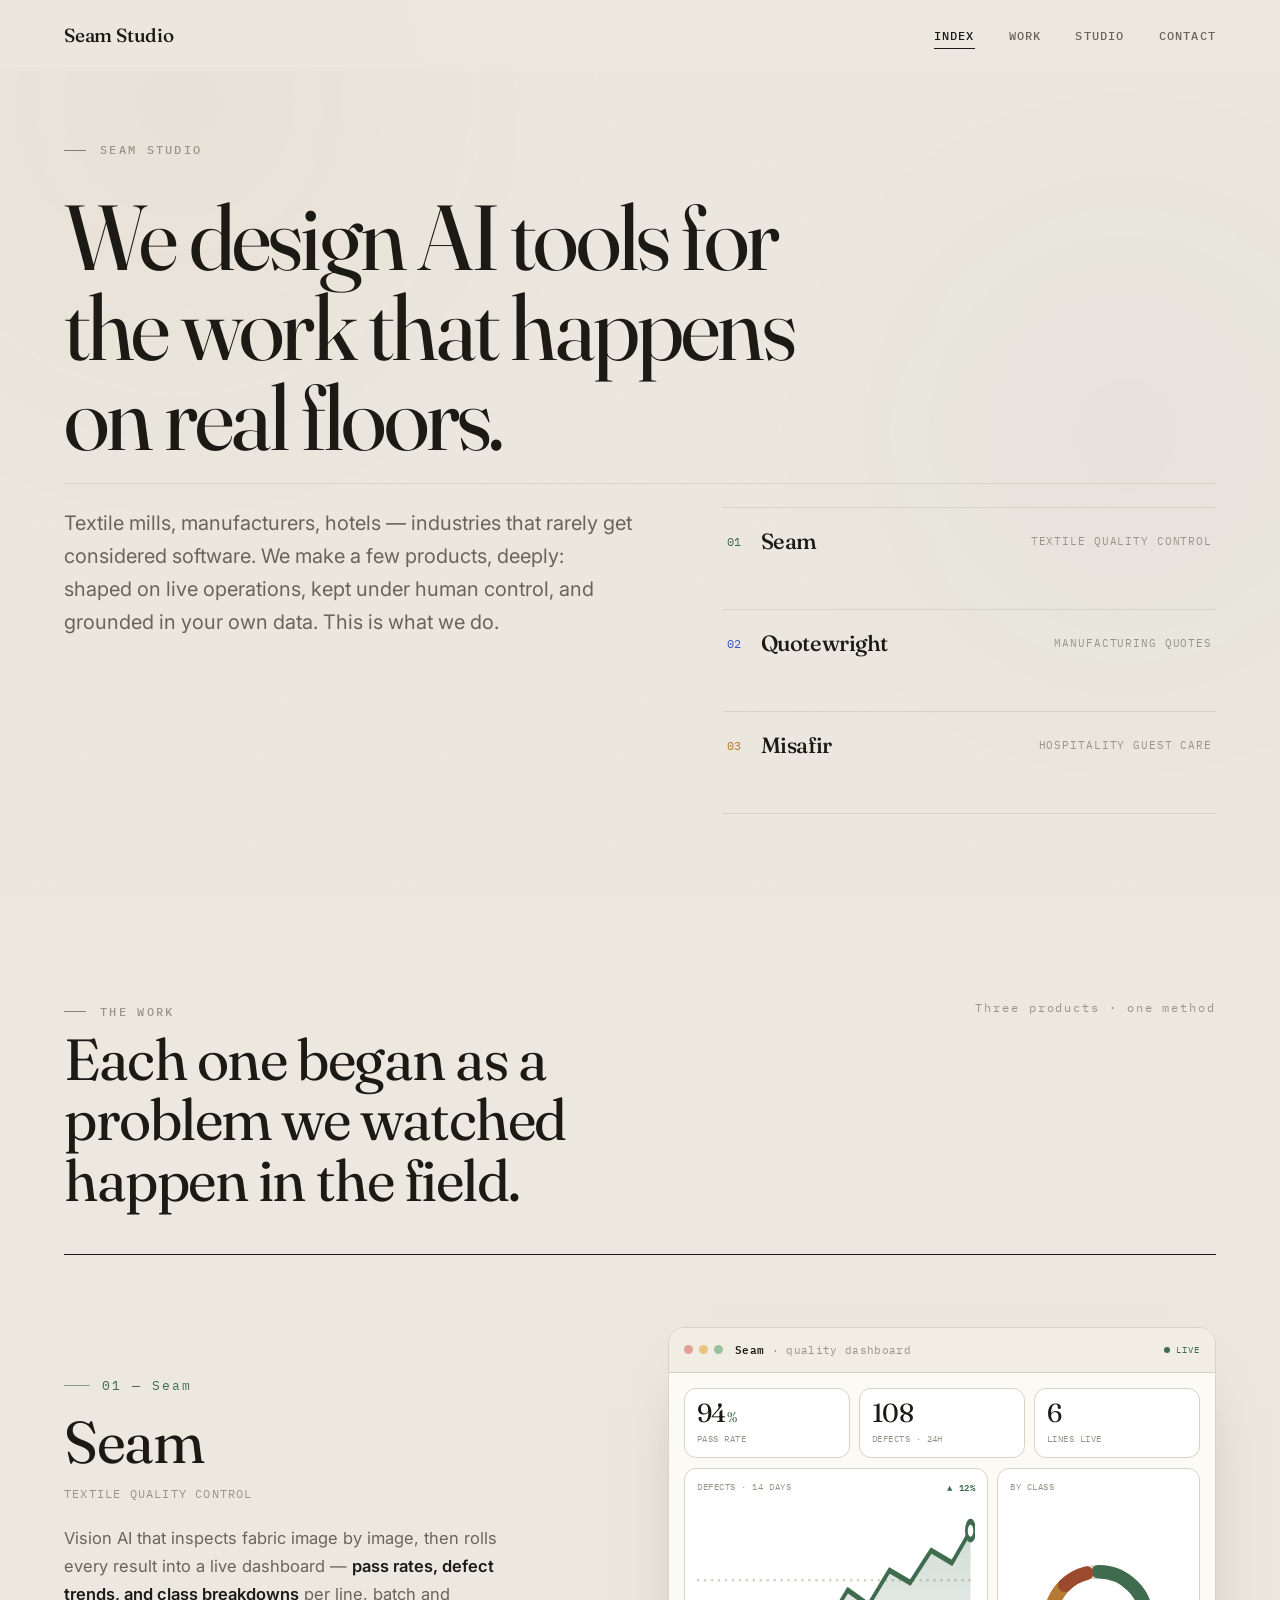
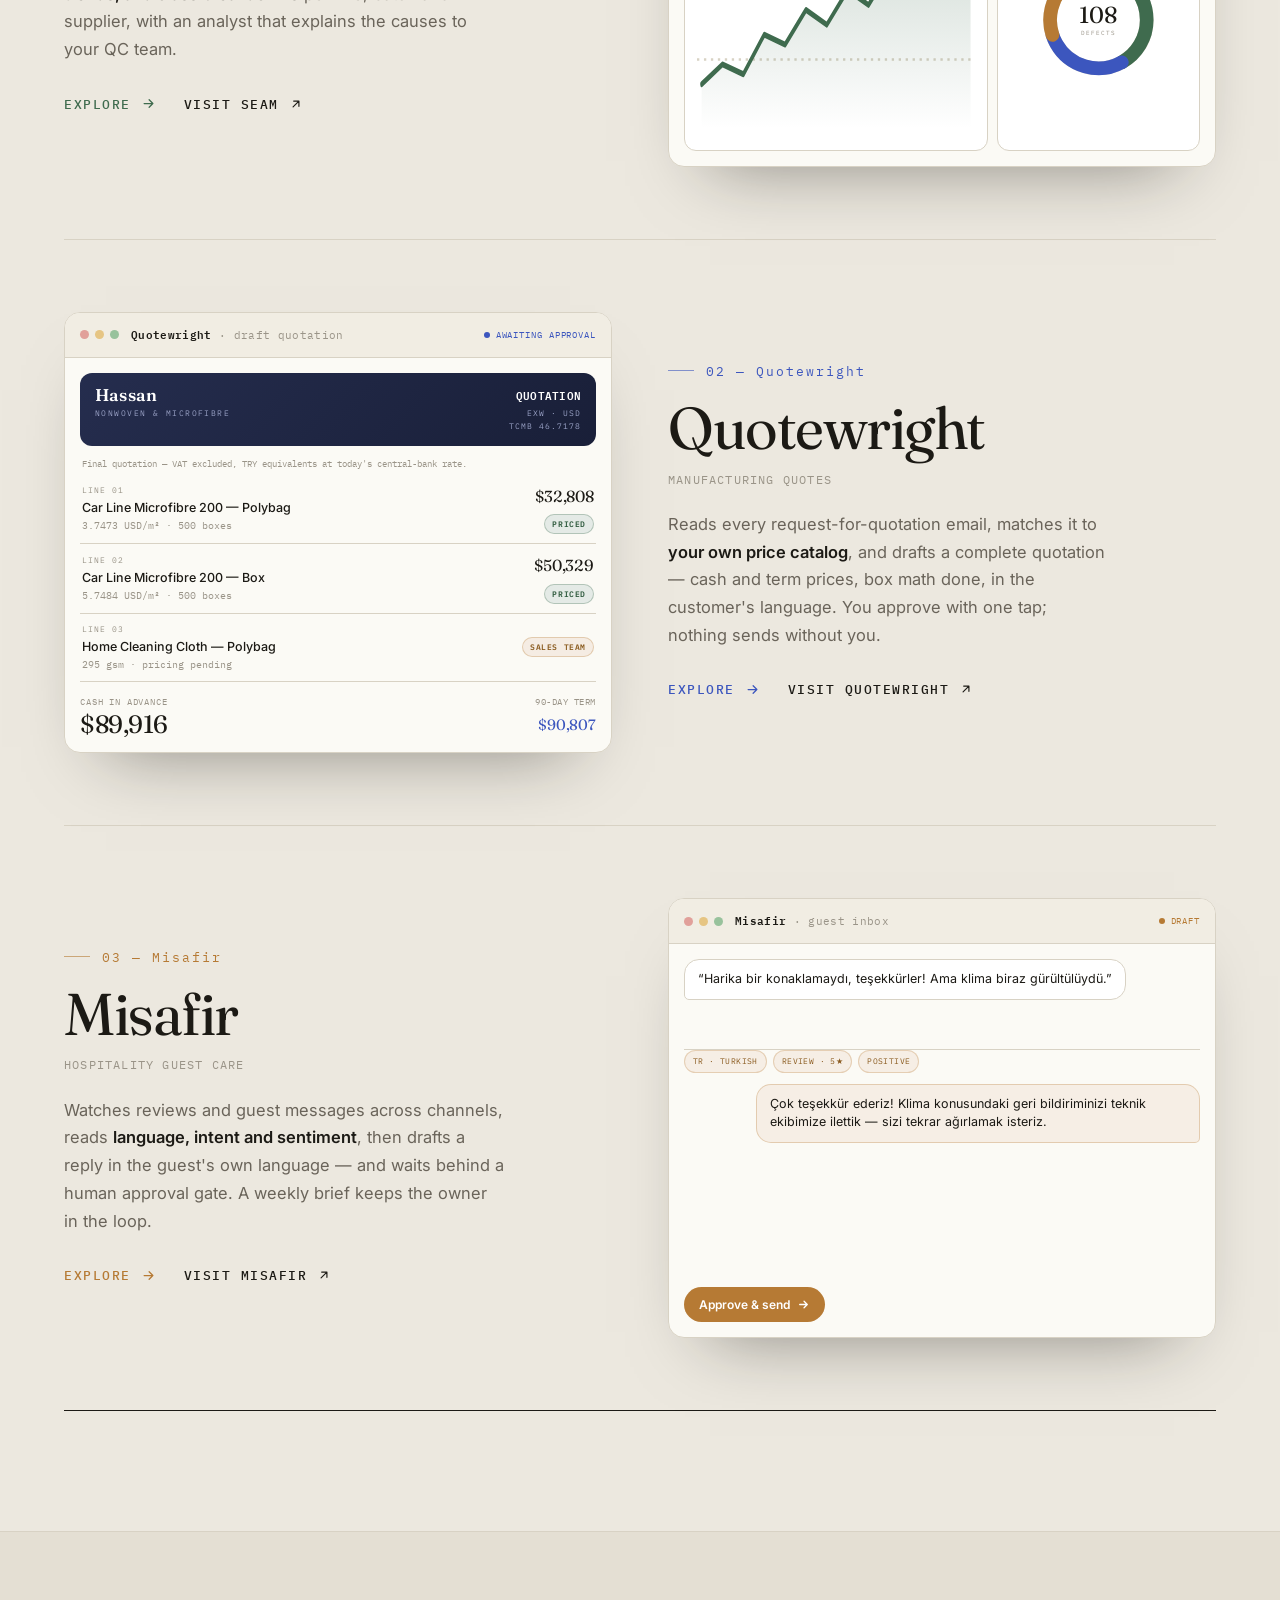
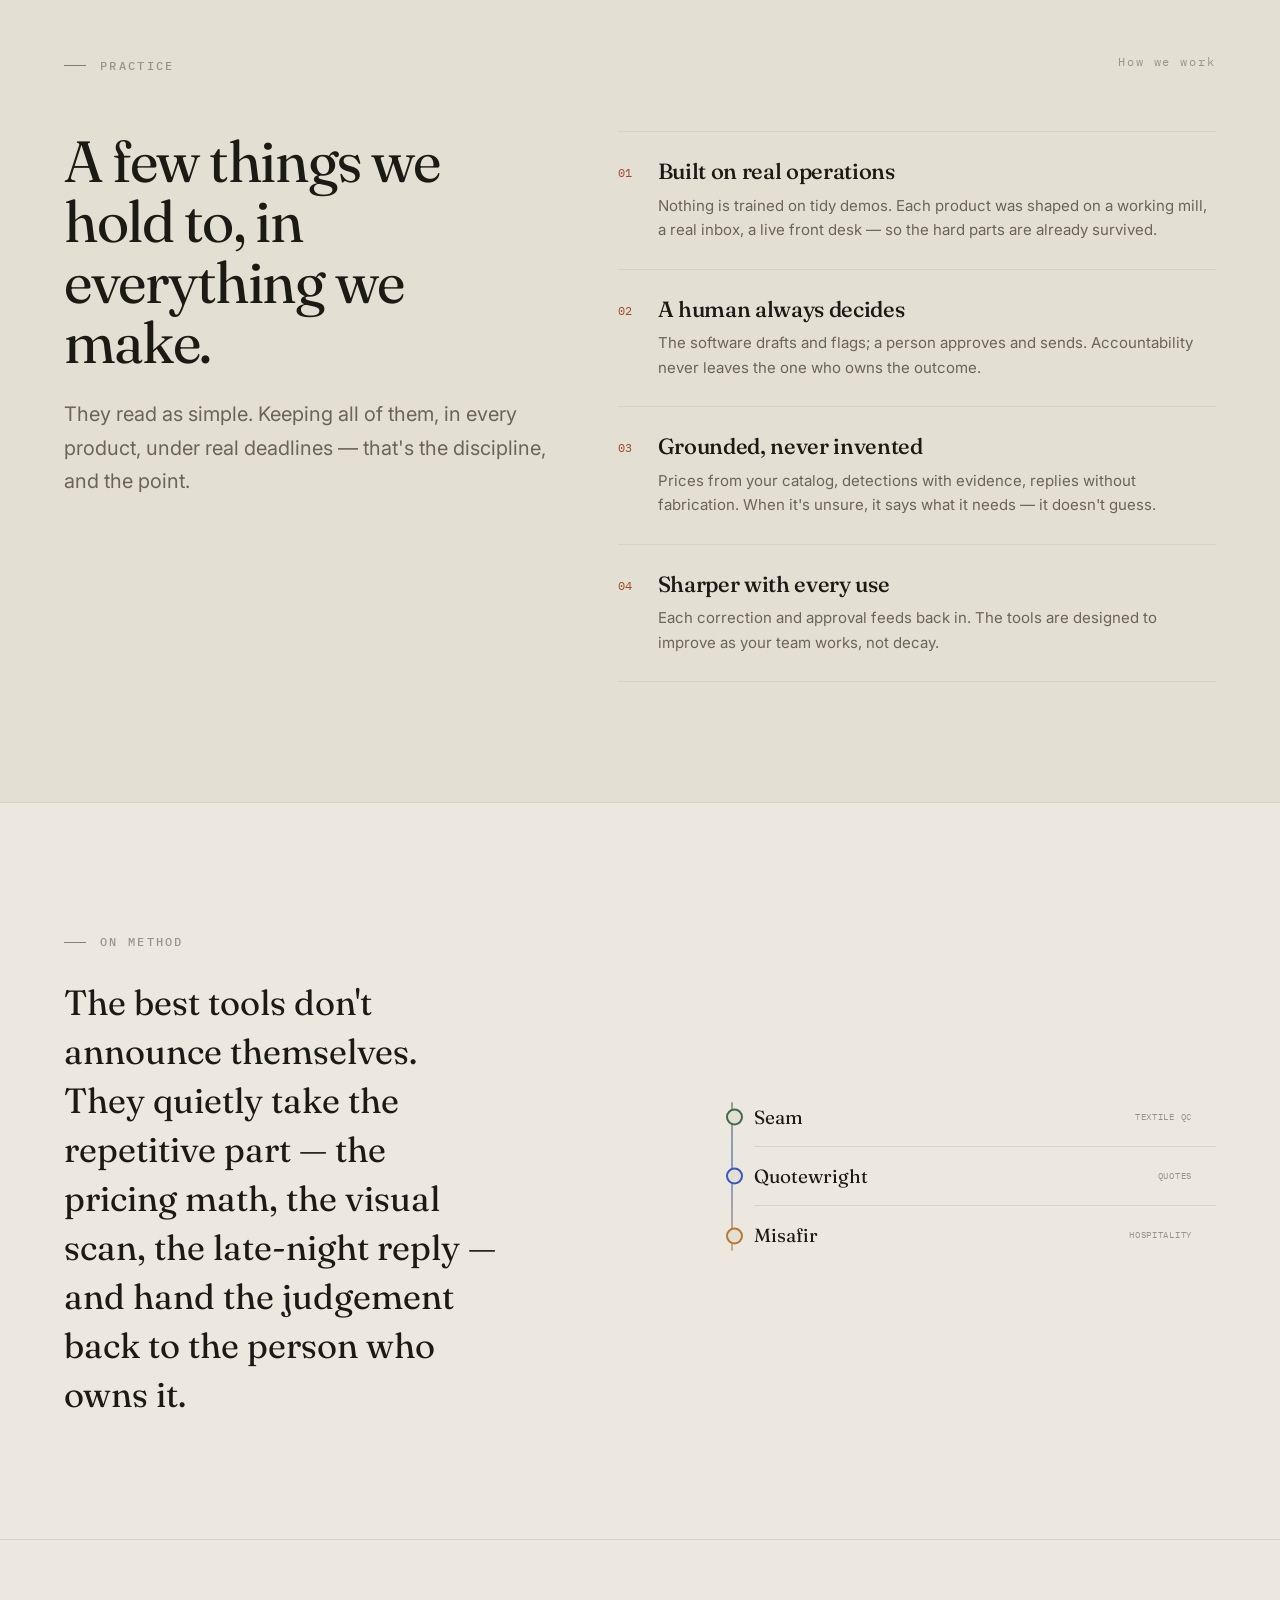
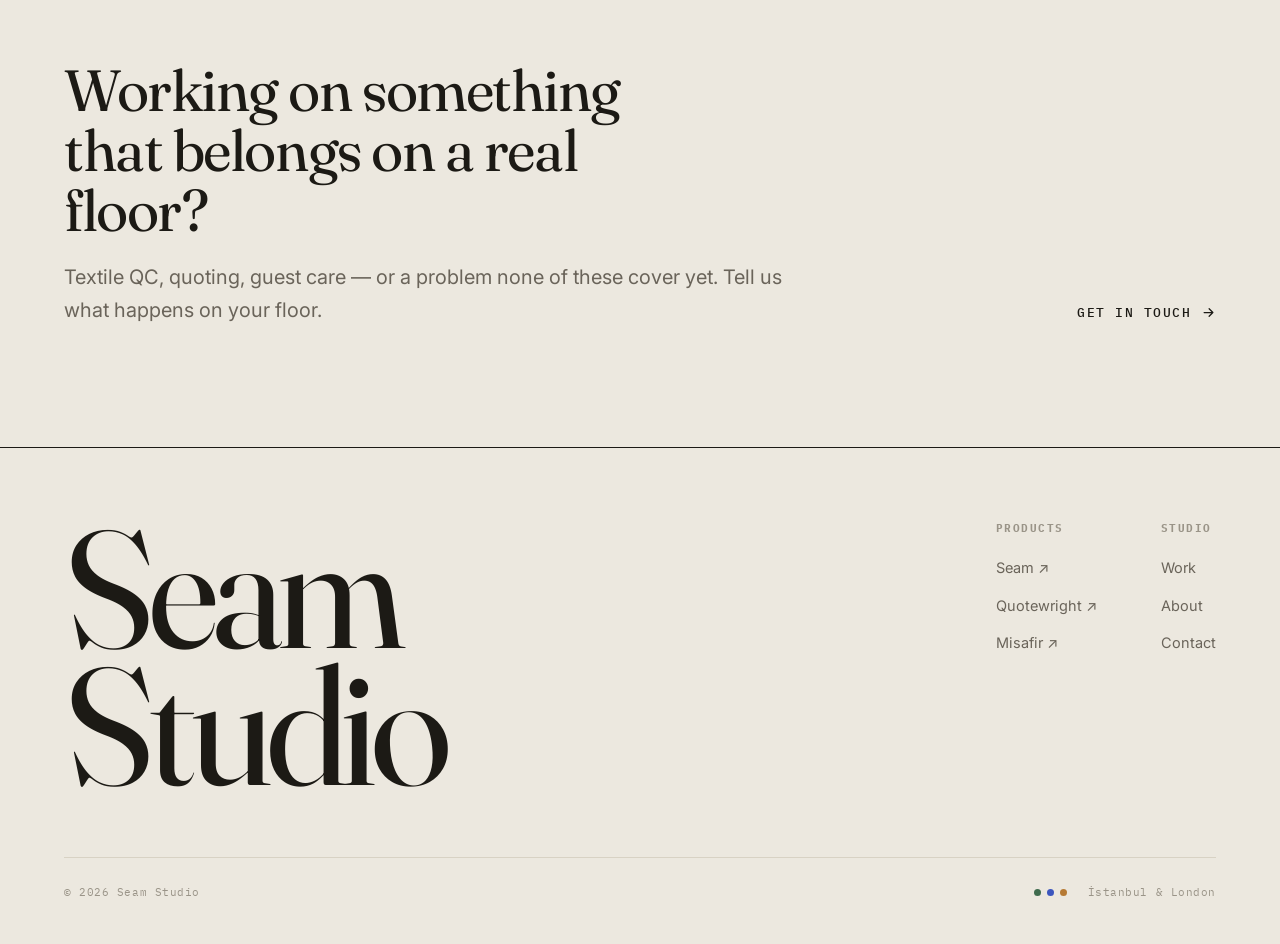
==== index.html @ fd4eadef "Light "real app" product demos, project links, richer layout (v5) - Rebuilt the three product mockup" ====
<!DOCTYPE html>
<html lang="en">
<head>
<meta charset="UTF-8">
<meta name="viewport" content="width=device-width, initial-scale=1.0">
<title>Seam Studio — an AI product studio</title>
<meta name="description" content="Seam Studio is an AI product studio. We design software for the work that happens on real floors — textile quality control (Seam), manufacturing quotes (Quotewright), and hospitality guest care (Misafir). Built on live operations, kept under human control.">
<meta name="theme-color" content="#ECE8DF">
<meta property="og:title" content="Seam Studio — an AI product studio">
<meta property="og:description" content="We design AI tools for the work that happens on real floors. The studio behind Seam, Quotewright, and Misafir.">
<meta property="og:type" content="website">
<link rel="icon" href="favicon.svg" type="image/svg+xml">
<link rel="preconnect" href="https://fonts.googleapis.com">
<link rel="preconnect" href="https://fonts.gstatic.com" crossorigin>
<link href="https://fonts.googleapis.com/css2?family=Fraunces:ital,opsz,wght@0,9..144,400..600;1,9..144,400..600&family=Inter:wght@400;500;600&family=IBM+Plex+Mono:wght@400;500&display=swap" rel="stylesheet">
<link rel="stylesheet" href="assets/style.css?v=5">
</head>
<body>
<div class="ambient" aria-hidden="true"><span class="a1"></span><span class="a2"></span></div>

<nav id="nav">
  <div class="nav-inner">
    <a class="brand" href="index.html" aria-label="Seam Studio home">
      <span class="brand-word">Seam Studio</span>
    </a>
    <ul class="nav-links">
      <li><a href="index.html" class="active">Index</a></li>
      <li><a href="ventures.html">Work</a></li>
      <li><a href="studio.html">Studio</a></li>
      <li><a href="contact.html">Contact</a></li>
    </ul>
    <button class="menu-toggle" id="menuToggle" aria-label="Open menu" aria-expanded="false">
      <svg width="24" height="24" viewBox="0 0 24 24" fill="none" stroke-width="1.6"><path d="M4 8h16M4 16h16"/></svg>
    </button>
  </div>
</nav>

<div class="mobile-nav" id="mobileNav">
  <a href="index.html">Index</a>
  <a href="ventures.html">Work</a>
  <a href="studio.html">Studio</a>
  <a href="contact.html">Contact</a>
</div>

<main>

<!-- ===================== MASTHEAD ===================== -->
<header class="masthead">
  <div class="wrap">
    <div class="eyebrow rv">Seam Studio</div>
    <h1 class="display rise">We design AI tools for the work that happens on real floors.</h1>
    <div class="mast-grid">
      <p class="lead rv rv-d2">Textile mills, manufacturers, hotels — industries that rarely get considered software. We make a few products, deeply: shaped on live operations, kept under human control, and grounded in your own data. This is what we do.</p>
      <nav class="mast-index rv rv-d3" aria-label="Our products">
        <a class="mi-row" href="ventures.html#seam" style="--vc:var(--seam)">
          <span class="mi-num">01</span>
          <span class="mi-name">Seam</span>
          <span class="mi-role">Textile quality control</span>
          <svg width="16" height="16" viewBox="0 0 24 24" fill="none" stroke-width="1.8" stroke-linecap="round" stroke-linejoin="round"><path d="M5 12h14M13 6l6 6-6 6"/></svg>
        </a>
        <a class="mi-row" href="ventures.html#quotewright" style="--vc:var(--qw)">
          <span class="mi-num">02</span>
          <span class="mi-name">Quotewright</span>
          <span class="mi-role">Manufacturing quotes</span>
          <svg width="16" height="16" viewBox="0 0 24 24" fill="none" stroke-width="1.8" stroke-linecap="round" stroke-linejoin="round"><path d="M5 12h14M13 6l6 6-6 6"/></svg>
        </a>
        <a class="mi-row" href="ventures.html#misafir" style="--vc:var(--mis)">
          <span class="mi-num">03</span>
          <span class="mi-name">Misafir</span>
          <span class="mi-role">Hospitality guest care</span>
          <svg width="16" height="16" viewBox="0 0 24 24" fill="none" stroke-width="1.8" stroke-linecap="round" stroke-linejoin="round"><path d="M5 12h14M13 6l6 6-6 6"/></svg>
        </a>
      </nav>
    </div>
  </div>
</header>

<!-- ===================== THE WORK ===================== -->
<section class="section" id="work">
  <div class="wrap">
    <div class="section-head">
      <div class="eyebrow rv">The Work</div>
      <div class="section-index rv">Three products · one method</div>
    </div>
    <h2 class="rise" style="max-width:16ch">Each one began as a problem we watched happen in the field.</h2>

    <div class="work-list">
      <!-- SEAM -->
      <article class="work-entry" style="--vc:var(--seam)">
        <div class="we-copy">
          <div class="we-index rv">01 — Seam</div>
          <div class="we-name rv rv-d1">Seam</div>
          <div class="we-role rv rv-d1">Textile quality control</div>
          <p class="we-desc rv rv-d2">Vision AI that inspects fabric image by image, then rolls every result into a live dashboard — <b>pass rates, defect trends, and class breakdowns</b> per line, batch and supplier, with an analyst that explains the causes to your QC team.</p>
          <div class="we-links rv rv-d3">
            <a class="alink we-link" href="ventures.html#seam">Explore
              <svg width="15" height="15" viewBox="0 0 24 24" fill="none" stroke="currentColor" stroke-width="2" stroke-linecap="round" stroke-linejoin="round"><path d="M5 12h14M13 6l6 6-6 6"/></svg>
            </a>
            <a class="alink we-visit" href="https://seam.seamuk.com" target="_blank" rel="noopener">Visit Seam
              <svg width="14" height="14" viewBox="0 0 24 24" fill="none" stroke="currentColor" stroke-width="2" stroke-linecap="round" stroke-linejoin="round"><path d="M7 17L17 7M8 7h9v9"/></svg>
            </a>
          </div>
        </div>
        <div class="screen rv rv-d2" style="--vc:var(--seam)">
          <div class="screen-chrome">
            <span class="screen-dots"><i></i><i></i><i></i></span>
            <span class="screen-title"><b>Seam</b> · quality dashboard</span>
            <span class="screen-live">Live</span>
          </div>
          <div class="screen-body">
            <div class="app-dash">
              <div class="dash-stats">
                <div class="dstat"><div class="n"><span data-count="94">0</span><span class="u">%</span></div><div class="l">Pass rate</div></div>
                <div class="dstat"><div class="n"><span data-count="108">0</span></div><div class="l">Defects · 24h</div></div>
                <div class="dstat"><div class="n"><span data-count="6">0</span></div><div class="l">Lines live</div></div>
              </div>
              <div class="dash-panels">
                <div class="dpanel">
                  <div class="ph"><span>Defects · 14 days</span><span class="delta">&#9650; 12%</span></div>
                  <div class="trend">
                    <svg viewBox="0 0 240 96" preserveAspectRatio="none">
                      <defs><linearGradient id="seamgrad" x1="0" y1="0" x2="0" y2="1"><stop offset="0" stop-color="#3F6B4E" stop-opacity="0.24"/><stop offset="1" stop-color="#3F6B4E" stop-opacity="0"/></linearGradient></defs>
                      <g class="trend-grid"><line x1="0" y1="32" x2="240" y2="32"/><line x1="0" y1="64" x2="240" y2="64"/></g>
                      <path class="trend-area" d="M4,74 L22,66 L40,70 L58,54 L76,58 L94,44 L112,50 L130,36 L148,42 L166,28 L184,33 L202,20 L220,25 L236,12 L236,92 L4,92 Z" fill="url(#seamgrad)"/>
                      <path class="trend-line" d="M4,74 L22,66 L40,70 L58,54 L76,58 L94,44 L112,50 L130,36 L148,42 L166,28 L184,33 L202,20 L220,25 L236,12"/>
                      <circle class="trend-dot" cx="236" cy="12" r="3.6"/>
                    </svg>
                  </div>
                </div>
                <div class="dpanel">
                  <div class="ph"><span>By class</span></div>
                  <div class="donut">
                    <svg viewBox="0 0 120 120">
                      <circle class="donut-track" cx="60" cy="60" r="46"/>
                      <circle class="donut-seg s1" cx="60" cy="60" r="46" stroke="#3F6B4E" style="--seg:121" transform="rotate(-90 60 60)"/>
                      <circle class="donut-seg s2" cx="60" cy="60" r="46" stroke="#3C56BE" style="--seg:81" transform="rotate(61 60 60)"/>
                      <circle class="donut-seg s3" cx="60" cy="60" r="46" stroke="#B67A34" style="--seg:52" transform="rotate(162 60 60)"/>
                      <circle class="donut-seg s4" cx="60" cy="60" r="46" stroke="#9C4A2E" style="--seg:24" transform="rotate(226 60 60)"/>
                      <text class="donut-num" x="60" y="58" text-anchor="middle" dominant-baseline="middle">108</text>
                      <text class="donut-cap" x="60" y="74" text-anchor="middle">DEFECTS</text>
                    </svg>
                  </div>
                </div>
              </div>
            </div>
          </div>
        </div>
      </article>

      <!-- QUOTEWRIGHT -->
      <article class="work-entry flip" style="--vc:var(--qw)">
        <div class="we-copy">
          <div class="we-index rv">02 — Quotewright</div>
          <div class="we-name rv rv-d1">Quotewright</div>
          <div class="we-role rv rv-d1">Manufacturing quotes</div>
          <p class="we-desc rv rv-d2">Reads every request-for-quotation email, matches it to <b>your own price catalog</b>, and drafts a complete quotation — cash and term prices, box math done, in the customer's language. You approve with one tap; nothing sends without you.</p>
          <div class="we-links rv rv-d3">
            <a class="alink we-link" href="ventures.html#quotewright">Explore
              <svg width="15" height="15" viewBox="0 0 24 24" fill="none" stroke="currentColor" stroke-width="2" stroke-linecap="round" stroke-linejoin="round"><path d="M5 12h14M13 6l6 6-6 6"/></svg>
            </a>
            <a class="alink we-visit" href="https://quotewright.seamuk.com" target="_blank" rel="noopener">Visit Quotewright
              <svg width="14" height="14" viewBox="0 0 24 24" fill="none" stroke="currentColor" stroke-width="2" stroke-linecap="round" stroke-linejoin="round"><path d="M7 17L17 7M8 7h9v9"/></svg>
            </a>
          </div>
        </div>
        <div class="screen rv rv-d2" style="--vc:var(--qw)">
          <div class="screen-chrome">
            <span class="screen-dots"><i></i><i></i><i></i></span>
            <span class="screen-title"><b>Quotewright</b> · draft quotation</span>
            <span class="screen-live">Awaiting approval</span>
          </div>
          <div class="screen-body">
            <div class="qdoc">
              <div class="qdoc-head">
                <div class="co">Hassan<small>Nonwoven &amp; Microfibre</small></div>
                <div class="mt"><b>Quotation</b>EXW · USD<br>TCMB 46.7178</div>
              </div>
              <div class="qdoc-sub">Final quotation — VAT excluded, TRY equivalents at today's central-bank rate.</div>
              <div class="qrows">
                <div class="qrow">
                  <div class="pd"><div class="ln">Line 01</div><div class="nm">Car Line Microfibre 200 — Polybag</div><div class="sp">3.7473 USD/m² · 500 boxes</div></div>
                  <div class="rt"><div class="amt">$32,808</div><span class="pill priced">Priced</span></div>
                </div>
                <div class="qrow">
                  <div class="pd"><div class="ln">Line 02</div><div class="nm">Car Line Microfibre 200 — Box</div><div class="sp">5.7484 USD/m² · 500 boxes</div></div>
                  <div class="rt"><div class="amt">$50,329</div><span class="pill priced">Priced</span></div>
                </div>
                <div class="qrow">
                  <div class="pd"><div class="ln">Line 03</div><div class="nm">Home Cleaning Cloth — Polybag</div><div class="sp">295 gsm · pricing pending</div></div>
                  <div class="rt"><span class="pill sales">Sales team</span></div>
                </div>
              </div>
              <div class="qgrand">
                <div><div class="lbl">Cash in advance</div><div class="cash"><span data-count="91801" data-prefix="$">$0</span></div></div>
                <div class="rt">90-day term<b><span data-count="92711" data-prefix="$">$0</span></b></div>
              </div>
            </div>
          </div>
        </div>
      </article>

      <!-- MISAFIR -->
      <article class="work-entry" style="--vc:var(--mis)">
        <div class="we-copy">
          <div class="we-index rv">03 — Misafir</div>
          <div class="we-name rv rv-d1">Misafir</div>
          <div class="we-role rv rv-d1">Hospitality guest care</div>
          <p class="we-desc rv rv-d2">Watches reviews and guest messages across channels, reads <b>language, intent and sentiment</b>, then drafts a reply in the guest's own language — and waits behind a human approval gate. A weekly brief keeps the owner in the loop.</p>
          <div class="we-links rv rv-d3">
            <a class="alink we-link" href="ventures.html#misafir">Explore
              <svg width="15" height="15" viewBox="0 0 24 24" fill="none" stroke="currentColor" stroke-width="2" stroke-linecap="round" stroke-linejoin="round"><path d="M5 12h14M13 6l6 6-6 6"/></svg>
            </a>
            <a class="alink we-visit" href="https://misafir.seamuk.com" target="_blank" rel="noopener">Visit Misafir
              <svg width="14" height="14" viewBox="0 0 24 24" fill="none" stroke="currentColor" stroke-width="2" stroke-linecap="round" stroke-linejoin="round"><path d="M7 17L17 7M8 7h9v9"/></svg>
            </a>
          </div>
        </div>
        <div class="screen rv rv-d2" style="--vc:var(--mis)">
          <div class="screen-chrome">
            <span class="screen-dots"><i></i><i></i><i></i></span>
            <span class="screen-title"><b>Misafir</b> · guest inbox</span>
            <span class="screen-live">Draft</span>
          </div>
          <div class="screen-body">
            <div class="chatapp">
              <div class="cbubble cin">“Harika bir konaklamaydı, teşekkürler! Ama klima biraz gürültülüydü.”</div>
              <div class="cmeta">
                <span class="cchip">TR · Turkish</span>
                <span class="cchip">Review · 5★</span>
                <span class="cchip">Positive</span>
              </div>
              <div class="ctype"><i></i><i></i><i></i></div>
              <div class="cbubble cout">Çok teşekkür ederiz! Klima konusundaki geri bildiriminizi teknik ekibimize ilettik — sizi tekrar ağırlamak isteriz.</div>
              <div class="cact">
                <span class="send">Approve &amp; send
                  <svg width="13" height="13" viewBox="0 0 24 24" fill="none" stroke="currentColor" stroke-width="2.4" stroke-linecap="round" stroke-linejoin="round"><path d="M5 12h14M13 6l6 6-6 6"/></svg>
                </span>
                <small>Nothing posts without you</small>
              </div>
            </div>
          </div>
        </div>
      </article>
    </div>
  </div>
</section>

<!-- ===================== PRACTICE ===================== -->
<section class="section band">
  <div class="wrap">
    <div class="section-head">
      <div class="eyebrow rv">Practice</div>
      <div class="section-index rv">How we work</div>
    </div>
    <div class="practice-grid">
      <div class="practice-intro">
        <h2 class="rise">A few things we hold to, in everything we make.</h2>
        <p class="lead rv rv-d2">They read as simple. Keeping all of them, in every product, under real deadlines — that's the discipline, and the point.</p>
      </div>
      <div class="principle-list rv rv-d2">
        <div class="pl-item">
          <span class="pl-num">01</span>
          <div><h3>Built on real operations</h3><p>Nothing is trained on tidy demos. Each product was shaped on a working mill, a real inbox, a live front desk — so the hard parts are already survived.</p></div>
        </div>
        <div class="pl-item">
          <span class="pl-num">02</span>
          <div><h3>A human always decides</h3><p>The software drafts and flags; a person approves and sends. Accountability never leaves the one who owns the outcome.</p></div>
        </div>
        <div class="pl-item">
          <span class="pl-num">03</span>
          <div><h3>Grounded, never invented</h3><p>Prices from your catalog, detections with evidence, replies without fabrication. When it's unsure, it says what it needs — it doesn't guess.</p></div>
        </div>
        <div class="pl-item">
          <span class="pl-num">04</span>
          <div><h3>Sharper with every use</h3><p>Each correction and approval feeds back in. The tools are designed to improve as your team works, not decay.</p></div>
        </div>
      </div>
    </div>
  </div>
</section>

<!-- ===================== METHOD / STATEMENT ===================== -->
<section class="section">
  <div class="wrap">
    <div class="method-grid">
      <div>
        <div class="eyebrow rv">On method</div>
        <p class="statement-lead rise" style="margin-top:26px">The best tools don't announce themselves. They quietly take the repetitive part — the pricing math, the visual scan, the late-night reply — and hand the judgement back to the person who owns it.</p>
      </div>
      <div class="mthread rv rv-d2" aria-label="Visit our products">
        <a class="mnode" href="https://seam.seamuk.com" target="_blank" rel="noopener" style="--nc:var(--seam)">
          <span class="nm">Seam</span><span class="rl">Textile QC</span>
          <svg class="go" width="16" height="16" viewBox="0 0 24 24" fill="none" stroke-width="1.9" stroke-linecap="round" stroke-linejoin="round"><path d="M7 17L17 7M8 7h9v9"/></svg>
        </a>
        <a class="mnode" href="https://quotewright.seamuk.com" target="_blank" rel="noopener" style="--nc:var(--qw)">
          <span class="nm">Quotewright</span><span class="rl">Quotes</span>
          <svg class="go" width="16" height="16" viewBox="0 0 24 24" fill="none" stroke-width="1.9" stroke-linecap="round" stroke-linejoin="round"><path d="M7 17L17 7M8 7h9v9"/></svg>
        </a>
        <a class="mnode" href="https://misafir.seamuk.com" target="_blank" rel="noopener" style="--nc:var(--mis)">
          <span class="nm">Misafir</span><span class="rl">Hospitality</span>
          <svg class="go" width="16" height="16" viewBox="0 0 24 24" fill="none" stroke-width="1.9" stroke-linecap="round" stroke-linejoin="round"><path d="M7 17L17 7M8 7h9v9"/></svg>
        </a>
      </div>
    </div>
  </div>
</section>

<!-- ===================== CLOSE ===================== -->
<section class="section close">
  <div class="wrap">
    <div class="close-grid">
      <div>
        <h2 class="rise">Working on something that belongs on a real floor?</h2>
        <p class="lead rv rv-d1" style="margin-top:20px">Textile QC, quoting, guest care — or a problem none of these cover yet. Tell us what happens on your floor.</p>
      </div>
      <a class="alink rv rv-d1" href="contact.html">Get in touch
        <svg width="15" height="15" viewBox="0 0 24 24" fill="none" stroke="currentColor" stroke-width="2" stroke-linecap="round" stroke-linejoin="round"><path d="M5 12h14M13 6l6 6-6 6"/></svg>
      </a>
    </div>
  </div>
</section>

</main>

<footer>
  <div class="wrap">
    <div class="foot-top">
      <div class="foot-word">Seam<br>Studio</div>
      <div class="foot-cols">
        <div class="foot-col">
          <h6>Products</h6>
          <ul>
            <li><a href="https://seam.seamuk.com" target="_blank" rel="noopener">Seam &#8599;</a></li>
            <li><a href="https://quotewright.seamuk.com" target="_blank" rel="noopener">Quotewright &#8599;</a></li>
            <li><a href="https://misafir.seamuk.com" target="_blank" rel="noopener">Misafir &#8599;</a></li>
          </ul>
        </div>
        <div class="foot-col">
          <h6>Studio</h6>
          <ul>
            <li><a href="ventures.html">Work</a></li>
            <li><a href="studio.html">About</a></li>
            <li><a href="contact.html">Contact</a></li>
          </ul>
        </div>
      </div>
    </div>
    <div class="foot-base">
      <span>© <span id="year">2026</span> Seam Studio</span>
      <span class="dots"><i></i><i></i><i></i>&nbsp; İstanbul &amp; London</span>
    </div>
  </div>
</footer>

<script src="assets/main.js?v=5"></script>
</body>
</html>
---- assets/style.css ----
/* ============================================================
   SEAM STUDIO — design system  ·  "studio index"
   An editorial, left-aligned, product-forward layout. Warm
   gallery paper, warm near-black ink, colour reserved almost
   entirely for the work itself. Quiet, typographic, precise.
   Type: Fraunces (display) · Inter (text) · IBM Plex Mono (marks)
   ============================================================ */

:root{
  --bg:#ECE8DF;          /* warm gallery paper                */
  --bg-2:#E4DFD3;        /* recessed sections                 */
  --surface:#F5F2EA;     /* raised cards                      */
  --surface-2:#EAE6DC;   /* insets                            */

  --ink:#1C1A15;         /* warm near-black text              */
  --ink-2:#332F27;
  --soft:#6A645A;        /* secondary text                    */
  --muted:#9B948877;
  --muted:#9A9488;       /* quiet marks                       */
  --line:#D8D2C4;        /* hairlines                         */
  --line-2:#C7C0AE;

  --accent:#9E4A2C;      /* brick — used very sparingly       */

  /* muted venture tones — the site's only real colour, and
     only ever inside a product's own context */
  --seam:#3F6B4E;        /* Seam        — pine   */
  --qw:#3C56BE;          /* Quotewright — indigo */
  --mis:#B67A34;         /* Misafir     — ochre  */

  /* dark product "screens" */
  --screen:#17181D;
  --screen-2:#1F212A;
  --screen-3:#282B36;
  --screen-ink:#EDEBE3;
  --screen-soft:#9EA2B0;
  --screen-line:rgba(237,235,227,.12);
  --screen-line-2:rgba(237,235,227,.22);

  --disp:'Fraunces',Georgia,serif;
  --sans:'Inter',system-ui,-apple-system,sans-serif;
  --mono:'IBM Plex Mono',ui-monospace,monospace;

  --max:1220px;
  --gutter:34px;
  --ease:cubic-bezier(.22,.68,.16,1);
  --shadow:0 40px 90px -50px rgba(20,18,14,.5);
}

*{margin:0;padding:0;box-sizing:border-box}
html{-webkit-text-size-adjust:100%}
@media (prefers-reduced-motion:reduce){
  html{scroll-behavior:auto}
  *,*::before,*::after{animation-duration:.01ms!important;animation-iteration-count:1!important;transition-duration:.01ms!important}
}
body{
  font-family:var(--sans);font-weight:400;font-size:16px;
  background:var(--bg);color:var(--ink);
  line-height:1.6;-webkit-font-smoothing:antialiased;text-rendering:optimizeLegibility;
  overflow-x:hidden;
}
/* subtle paper grain — the only background texture */
body::after{
  content:'';position:fixed;inset:0;z-index:0;pointer-events:none;opacity:.45;
  background-image:url("data:image/svg+xml,%3Csvg xmlns='http://www.w3.org/2000/svg' width='180' height='180'%3E%3Cfilter id='n'%3E%3CfeTurbulence type='fractalNoise' baseFrequency='.8' numOctaves='2'/%3E%3CfeColorMatrix values='0 0 0 0 .11 0 0 0 0 .1 0 0 0 0 .08 0 0 0 .02 0'/%3E%3C/filter%3E%3Crect width='180' height='180' filter='url(%23n)'/%3E%3C/svg%3E");
}
/* one barely-there, slow-breathing warm light — no waves */
.ambient{position:fixed;inset:0;z-index:0;pointer-events:none;overflow:hidden}
.ambient span{position:absolute;border-radius:50%;filter:blur(120px);opacity:.5}
.ambient .a1{width:60vw;height:60vw;left:-16vw;top:-22vw;background:radial-gradient(circle,rgba(158,74,44,.10),transparent 68%);animation:drift1 34s ease-in-out infinite}
.ambient .a2{width:52vw;height:52vw;right:-14vw;top:8vw;background:radial-gradient(circle,rgba(60,86,190,.07),transparent 68%);animation:drift2 42s ease-in-out infinite}
@keyframes drift1{50%{transform:translate(6vw,4vw) scale(1.08)}}
@keyframes drift2{50%{transform:translate(-5vw,6vw) scale(1.1)}}
main,nav,footer{position:relative;z-index:1}
a{color:inherit;text-decoration:none}
img,svg{display:block;max-width:100%}
::selection{background:var(--ink);color:var(--bg)}
:focus-visible{outline:2px solid var(--accent);outline-offset:4px;border-radius:2px}
button{font-family:inherit}

/* ---------- layout primitives ---------- */
.wrap{max-width:var(--max);margin:0 auto;padding:0 var(--gutter)}
.section{padding:120px 0;position:relative}
.eyebrow{
  font-family:var(--mono);font-size:11.5px;font-weight:500;letter-spacing:.2em;text-transform:uppercase;
  color:var(--muted);display:flex;align-items:center;gap:14px;
}
.eyebrow::before{content:'';width:22px;height:1px;background:var(--ink);opacity:.5}
.section-head{display:flex;align-items:baseline;justify-content:space-between;gap:30px;flex-wrap:wrap;margin-bottom:8px}
.section-index{font-family:var(--mono);font-size:12px;letter-spacing:.16em;color:var(--muted)}

h1,h2,h3{color:var(--ink);font-weight:400}
.display{font-family:var(--disp);font-size:clamp(46px,7.2vw,104px);line-height:.98;letter-spacing:-.03em;font-optical-sizing:auto}
h2{font-family:var(--disp);font-size:clamp(32px,4.6vw,58px);line-height:1.04;letter-spacing:-.025em}
h3{font-family:var(--disp);font-weight:500;font-size:22px;line-height:1.2;letter-spacing:-.015em}
.lead{font-size:clamp(17px,1.7vw,20px);color:var(--soft);line-height:1.66;max-width:56ch}
.emph{font-style:italic}
.tick{color:var(--accent)}

/* arrow link — the primary interaction (no pill buttons) */
.alink{
  display:inline-flex;align-items:center;gap:10px;position:relative;
  font-family:var(--mono);font-size:12.5px;font-weight:500;letter-spacing:.12em;text-transform:uppercase;
  color:var(--ink);padding-bottom:5px;width:max-content;
}
.alink::after{content:'';position:absolute;left:0;bottom:0;height:1.5px;width:100%;background:currentColor;transform:scaleX(0);transform-origin:left;transition:transform .4s var(--ease)}
.alink:hover::after{transform:scaleX(1)}
.alink svg{transition:transform .3s var(--ease)}
.alink:hover svg{transform:translateX(5px)}

/* rectangular button — only where a form needs one */
.btn{
  isolation:isolate;display:inline-flex;align-items:center;gap:11px;cursor:pointer;
  font-family:var(--sans);font-weight:500;font-size:15px;letter-spacing:-.005em;
  padding:15px 26px;border:1px solid var(--ink);border-radius:2px;background:transparent;color:var(--ink);
  transition:color .35s var(--ease);
}
.btn::before{content:'';position:absolute;inset:0;z-index:-1;background:var(--ink);transform:translateY(101%);transition:transform .4s var(--ease)}
.btn:hover{color:var(--bg)}
.btn:hover::before{transform:translateY(0)}
.btn svg{transition:transform .3s var(--ease)}
.btn:hover svg{transform:translateX(4px)}

/* reveal on scroll */
.rv{opacity:0;transform:translateY(26px);transition:opacity .9s var(--ease),transform .9s var(--ease)}
.rv.in{opacity:1;transform:none}
.rv-d1{transition-delay:.09s}.rv-d2{transition-delay:.18s}.rv-d3{transition-delay:.27s}
.rv-d4{transition-delay:.36s}.rv-d5{transition-delay:.45s}.rv-d6{transition-delay:.54s}
/* headline line-rise (clip reveal) */
.rise{clip-path:inset(0 0 105% 0);transform:translateY(.3em);transition:clip-path 1.1s var(--ease),transform 1.1s var(--ease)}
.rise.in{clip-path:inset(0 0 -20% 0);transform:none}

/* ============================================================
   NAV — quiet, editorial, no CTA pill
   ============================================================ */
nav#nav{position:sticky;top:0;z-index:200;background:color-mix(in srgb,var(--bg) 78%,transparent);
  backdrop-filter:blur(14px) saturate(1.1);-webkit-backdrop-filter:blur(14px) saturate(1.1);
  border-bottom:1px solid transparent;transition:border-color .3s,background .3s}
nav#nav.scrolled{border-bottom-color:var(--line);background:color-mix(in srgb,var(--bg) 92%,transparent)}
.nav-inner{max-width:var(--max);margin:0 auto;padding:20px var(--gutter);display:flex;align-items:center;justify-content:space-between;gap:24px}
.brand{display:flex;align-items:center;gap:12px;color:var(--ink)}
.brand-mark{width:26px;height:26px;flex:none;border-radius:6px}
.brand-word{font-family:var(--disp);font-size:19px;font-weight:500;letter-spacing:-.01em}
.nav-links{display:flex;align-items:center;gap:34px;list-style:none}
.nav-links a{font-family:var(--mono);font-size:12px;font-weight:500;letter-spacing:.1em;text-transform:uppercase;color:var(--soft);position:relative;padding:4px 0;transition:color .2s}
.nav-links a:hover,.nav-links a.active{color:var(--ink)}
.nav-links a::after{content:'';position:absolute;left:0;right:100%;bottom:-2px;height:1.5px;background:var(--ink);transition:right .3s var(--ease)}
.nav-links a:hover::after,.nav-links a.active::after{right:0}
.menu-toggle{display:none;background:none;border:none;cursor:pointer;padding:6px}
.menu-toggle svg{stroke:var(--ink)}

/* ============================================================
   MASTHEAD — asymmetric, left-aligned
   ============================================================ */
.masthead{padding:70px 0 64px;position:relative}
.masthead .eyebrow{margin-bottom:32px}
.masthead .display{max-width:15ch}
.mast-grid{display:grid;grid-template-columns:1.1fr .9fr;gap:56px;margin-top:44px;align-items:start}
.mast-grid .lead{max-width:44ch}
.masthead .display + .mast-grid{position:relative}
.masthead .display + .mast-grid::before{content:'';position:absolute;left:0;right:0;top:-24px;height:1px;background:var(--line)}
/* the product index, visible immediately */
.mast-index{border-top:1px solid var(--line)}
.mi-row{display:grid;grid-template-columns:auto 1fr auto;align-items:center;gap:18px;padding:16px 4px;border-bottom:1px solid var(--line);transition:padding .35s var(--ease);--vc:var(--seam)}
.mi-row:hover{padding-left:14px}
.mi-num{font-family:var(--mono);font-size:12px;color:var(--vc)}
.mi-name{font-family:var(--disp);font-size:22px;font-weight:500;letter-spacing:-.02em}
.mi-role{font-family:var(--mono);font-size:11px;letter-spacing:.08em;text-transform:uppercase;color:var(--muted);text-align:right}
.mi-row svg{opacity:0;transform:translateX(-6px);transition:opacity .3s,transform .3s;stroke:var(--vc)}
.mi-row:hover svg{opacity:1;transform:none}
.mi-row:hover .mi-name{color:var(--vc)}

/* ============================================================
   WORK — the product index (centrepiece)
   ============================================================ */
.work-list{border-top:1px solid var(--ink);margin-top:44px}
.work-entry{display:grid;grid-template-columns:1fr 1fr;gap:56px;align-items:center;padding:72px 0;border-bottom:1px solid var(--line);position:relative;--vc:var(--seam)}
.work-entry:last-child{border-bottom:1px solid var(--ink)}
.work-entry.flip .we-copy{order:2}
.we-index{font-family:var(--mono);font-size:12.5px;letter-spacing:.16em;color:var(--vc);display:flex;align-items:center;gap:12px}
.we-index::before{content:'';width:26px;height:1px;background:var(--vc);opacity:.6}
.we-name{font-family:var(--disp);font-size:clamp(38px,4.6vw,60px);font-weight:400;letter-spacing:-.025em;line-height:1;margin:18px 0 12px;color:var(--ink)}
.we-role{font-family:var(--mono);font-size:12px;letter-spacing:.1em;text-transform:uppercase;color:var(--muted)}
.we-desc{font-size:16.5px;color:var(--soft);line-height:1.68;margin-top:22px;max-width:44ch}
.we-desc b{color:var(--ink);font-weight:600}
.we-links{display:flex;align-items:center;gap:28px;flex-wrap:wrap;margin-top:30px}
.we-link{color:var(--vc)}
.we-link::after{background:var(--vc)}
.we-visit{color:var(--ink)}
.we-visit::after{background:var(--ink)}

/* ---------- light "app" product mockups ---------- */
.screen{
  position:relative;border:1px solid var(--line);border-radius:16px;background:#FBFAF5;
  overflow:hidden;min-height:440px;display:flex;flex-direction:column;
  box-shadow:0 36px 70px -42px rgba(22,20,15,.5),0 1px 0 rgba(255,255,255,.7) inset;--vc:var(--seam);
}
.screen-chrome{display:flex;align-items:center;gap:12px;padding:12px 15px;border-bottom:1px solid var(--line);background:#F1EDE3}
.screen-dots{display:flex;gap:6px;flex:none}
.screen-dots i{width:9px;height:9px;border-radius:50%;display:block}
.screen-dots i:nth-child(1){background:#E1A09A}.screen-dots i:nth-child(2){background:#E6C583}.screen-dots i:nth-child(3){background:#98C29C}
.screen-title{font-family:var(--mono);font-size:11px;letter-spacing:.03em;color:var(--muted)}
.screen-title b{color:var(--ink);font-weight:600}
.screen-live{margin-left:auto;font-family:var(--mono);font-size:9px;letter-spacing:.1em;text-transform:uppercase;color:var(--vc);display:inline-flex;align-items:center;gap:6px}
.screen-live::before{content:'';width:6px;height:6px;border-radius:50%;background:var(--vc);box-shadow:0 0 0 0 var(--vc);animation:livedot 2.2s infinite}
@keyframes livedot{0%{box-shadow:0 0 0 0 color-mix(in srgb,var(--vc) 55%,transparent)}60%,100%{box-shadow:0 0 0 6px transparent}}
.screen-body{flex:1;min-height:0;padding:15px;display:flex;flex-direction:column}

/* == Seam — analytics dashboard == */
.app-dash{display:flex;flex-direction:column;gap:10px;flex:1;min-height:0}
.dash-stats{display:grid;grid-template-columns:repeat(3,1fr);gap:9px}
.dstat{background:#fff;border:1px solid var(--line);border-radius:12px;padding:11px 12px;opacity:0;transform:translateY(10px);transition:opacity .5s var(--ease),transform .5s var(--ease)}
.screen.in .dstat{opacity:1;transform:none}
.screen.in .dstat:nth-child(2){transition-delay:.08s}.screen.in .dstat:nth-child(3){transition-delay:.16s}
.dstat .n{font-family:var(--disp);font-size:26px;letter-spacing:-.02em;color:var(--ink);line-height:1}
.dstat .n .u{font-size:14px;color:var(--vc);margin-left:1px}
.dstat .l{font-family:var(--mono);font-size:9px;letter-spacing:.05em;color:var(--muted);margin-top:6px;text-transform:uppercase}
.dash-panels{display:grid;grid-template-columns:1.5fr 1fr;gap:9px;flex:1;min-height:0}
.dpanel{background:#fff;border:1px solid var(--line);border-radius:12px;padding:11px 12px;display:flex;flex-direction:column;min-height:0}
.dpanel .ph{font-family:var(--mono);font-size:9px;letter-spacing:.06em;text-transform:uppercase;color:var(--muted);margin-bottom:7px;display:flex;justify-content:space-between;align-items:center}
.dpanel .ph .delta{color:var(--vc);font-weight:600}
.trend{flex:1;min-height:0;position:relative}
.trend svg{position:absolute;inset:0;width:100%;height:100%}
.trend-grid line{stroke:var(--line);stroke-width:1;stroke-dasharray:2 4}
.trend-area{opacity:0;transition:opacity 1s var(--ease) .5s}
.screen.in .trend-area{opacity:1}
.trend-line{fill:none;stroke:var(--vc);stroke-width:2.4;stroke-linecap:round;stroke-linejoin:round;stroke-dasharray:900;stroke-dashoffset:900;transition:stroke-dashoffset 1.8s var(--ease) .25s}
.screen.in .trend-line{stroke-dashoffset:0}
.trend-dot{fill:#fff;stroke:var(--vc);stroke-width:2.4;opacity:0;transition:opacity .4s 1.7s}
.screen.in .trend-dot{opacity:1}
.donut{flex:1;display:flex;align-items:center;justify-content:center;min-height:0}
.donut svg{width:100%;height:100%;max-height:126px}
.donut-track{fill:none;stroke:var(--line);stroke-width:13}
.donut-seg{fill:none;stroke-width:13;stroke-linecap:round;stroke-dasharray:0 999;transition:stroke-dasharray 1.1s var(--ease) .2s}
.screen.in .donut-seg{stroke-dasharray:var(--seg) 999}
.screen.in .donut-seg.s2{transition-delay:.34s}.screen.in .donut-seg.s3{transition-delay:.46s}.screen.in .donut-seg.s4{transition-delay:.56s}
.donut-num{font-family:var(--disp);font-size:22px;fill:var(--ink)}
.donut-cap{font-family:var(--mono);font-size:6px;letter-spacing:.16em;fill:var(--muted)}

/* == Quotewright — quotation document == */
.qdoc{display:flex;flex-direction:column;flex:1;min-height:0}
.qdoc-head{background:linear-gradient(135deg,#252D4E,#191F38);border-radius:12px;padding:13px 15px;display:flex;justify-content:space-between;align-items:flex-start}
.qdoc-head .co{font-family:var(--disp);font-size:17px;font-weight:600;color:#fff;letter-spacing:.01em;line-height:1}
.qdoc-head .co small{display:block;font-family:var(--mono);font-size:8px;letter-spacing:.18em;text-transform:uppercase;color:#98A0C4;margin-top:6px;font-weight:400}
.qdoc-head .mt{text-align:right;font-family:var(--mono);font-size:8px;letter-spacing:.12em;text-transform:uppercase;color:#98A0C4}
.qdoc-head .mt b{display:block;color:#fff;font-size:11px;letter-spacing:.02em;margin-bottom:4px;font-weight:600}
.qdoc-sub{font-family:var(--mono);font-size:9px;color:var(--muted);line-height:1.55;padding:11px 2px 2px}
.qrows{display:flex;flex-direction:column;margin-top:2px}
.qrow{display:grid;grid-template-columns:1fr auto;gap:12px;align-items:center;padding:9px 2px;border-bottom:1px solid var(--line);opacity:0;transform:translateY(9px)}
.screen.in .qrow{animation:qrise .55s var(--ease) forwards}
.screen.in .qrow:nth-child(2){animation-delay:.14s}.screen.in .qrow:nth-child(3){animation-delay:.28s}
@keyframes qrise{to{opacity:1;transform:none}}
.qrow .pd .ln{font-family:var(--mono);font-size:8px;letter-spacing:.12em;text-transform:uppercase;color:var(--muted)}
.qrow .pd .nm{font-size:12.5px;color:var(--ink);margin-top:3px;font-weight:500;line-height:1.2}
.qrow .pd .sp{font-family:var(--mono);font-size:9.5px;color:var(--muted);margin-top:3px}
.qrow .rt{display:flex;flex-direction:column;align-items:flex-end;gap:5px}
.qrow .amt{font-family:var(--disp);font-size:16px;color:var(--ink);letter-spacing:-.01em}
.pill{font-family:var(--mono);font-size:7.5px;font-weight:600;letter-spacing:.08em;text-transform:uppercase;padding:3px 7px;border-radius:999px;white-space:nowrap}
.pill.priced{background:color-mix(in srgb,#3F6B4E 14%,#fff);color:#2E5A3D;border:1px solid color-mix(in srgb,#3F6B4E 30%,transparent)}
.pill.sales{background:color-mix(in srgb,var(--mis) 14%,#fff);color:#8A5A1E;border:1px solid color-mix(in srgb,var(--mis) 30%,transparent)}
.qgrand{margin-top:auto;padding-top:13px;display:flex;justify-content:space-between;align-items:flex-end;opacity:0;transform:translateY(9px)}
.screen.in .qgrand{animation:qrise .55s .5s var(--ease) forwards}
.qgrand .lbl{font-family:var(--mono);font-size:8.5px;letter-spacing:.1em;text-transform:uppercase;color:var(--muted)}
.qgrand .cash{font-family:var(--disp);font-size:25px;color:var(--ink);letter-spacing:-.02em;line-height:1;margin-top:4px}
.qgrand .rt{text-align:right;font-family:var(--mono);font-size:9px;letter-spacing:.06em;text-transform:uppercase;color:var(--muted)}
.qgrand .rt b{display:block;font-family:var(--disp);font-size:15px;color:var(--qw);font-weight:400;letter-spacing:-.01em;margin-top:4px;text-transform:none}

/* == Misafir — guest inbox == */
.chatapp{display:flex;flex-direction:column;flex:1;min-height:0;gap:9px}
.cbubble{max-width:86%;padding:10px 13px;font-size:12.5px;line-height:1.5}
.cin{align-self:flex-start;background:#fff;border:1px solid var(--line);border-radius:15px 15px 15px 5px;color:var(--ink);opacity:0;transform:translateY(9px)}
.screen.in .cin{animation:qrise .5s .15s var(--ease) forwards}
.cmeta{display:flex;gap:6px;flex-wrap:wrap;opacity:0;transform:translateY(9px)}
.screen.in .cmeta{animation:qrise .5s .55s var(--ease) forwards}
.cchip{font-family:var(--mono);font-size:8px;letter-spacing:.05em;text-transform:uppercase;padding:4px 8px;border-radius:999px;background:color-mix(in srgb,var(--mis) 13%,#fff);color:#8A5A1E;border:1px solid color-mix(in srgb,var(--mis) 28%,transparent)}
.ctype{align-self:flex-end;display:inline-flex;gap:4px;align-items:center;padding:11px 14px;background:#fff;border:1px solid var(--line);border-radius:15px 15px 5px 15px;overflow:hidden;max-height:40px;opacity:0}
.screen.in .ctype{animation:ctypelife 1.7s .8s var(--ease) forwards}
@keyframes ctypelife{0%{opacity:0;max-height:40px}15%{opacity:1}70%{opacity:1;max-height:40px;margin-top:0}100%{opacity:0;max-height:0;margin-top:-9px;padding-top:0;padding-bottom:0}}
.ctype i{width:6px;height:6px;border-radius:50%;background:var(--muted);animation:typ 1.1s infinite}
.ctype i:nth-child(2){animation-delay:.16s}.ctype i:nth-child(3){animation-delay:.32s}
@keyframes typ{0%,60%,100%{opacity:.3;transform:translateY(0)}30%{opacity:1;transform:translateY(-3px)}}
.cout{align-self:flex-end;background:color-mix(in srgb,var(--mis) 13%,#fff);border:1px solid color-mix(in srgb,var(--mis) 30%,transparent);border-radius:15px 15px 5px 15px;color:var(--ink);opacity:0;transform:translateY(9px)}
.screen.in .cout{animation:qrise .5s 1.75s var(--ease) forwards}
.cact{margin-top:auto;display:flex;align-items:center;gap:10px;opacity:0;transform:translateY(9px)}
.screen.in .cact{animation:qrise .5s 2.15s var(--ease) forwards}
.cact .send{display:inline-flex;align-items:center;gap:7px;background:var(--mis);color:#fff;border-radius:999px;padding:8px 15px;font-size:12px;font-weight:600}
.cact small{font-family:var(--mono);font-size:9px;color:var(--muted)}

/* ============================================================
   PRACTICE — editorial principle list (no cards)
   ============================================================ */
.practice-grid{display:grid;grid-template-columns:.9fr 1.1fr;gap:64px;align-items:start;margin-top:56px}
.practice-intro h2{max-width:12ch}
.practice-intro .lead{margin-top:26px}
.principle-list{display:grid;gap:0;border-top:1px solid var(--line)}
.pl-item{display:grid;grid-template-columns:auto 1fr;gap:26px;padding:26px 0;border-bottom:1px solid var(--line)}
.pl-num{font-family:var(--mono);font-size:12px;color:var(--accent);padding-top:5px}
.pl-item h3{margin-bottom:9px}
.pl-item p{font-size:15px;color:var(--soft);line-height:1.64}

/* ============================================================
   ALT SECTION / STATEMENT
   ============================================================ */
.band{background:var(--bg-2);border-top:1px solid var(--line);border-bottom:1px solid var(--line)}
.statement{max-width:20ch}
.statement-body{font-family:var(--disp);font-size:clamp(26px,3.4vw,42px);line-height:1.3;letter-spacing:-.02em;color:var(--ink);max-width:20ch}
.statement-lead{font-size:clamp(24px,2.9vw,35px);line-height:1.4;color:var(--ink);max-width:20ch;font-family:var(--disp);font-weight:400}
/* method section — statement + a colourful "thread" of the three products */
.method-grid{display:grid;grid-template-columns:1.1fr .9fr;gap:64px;align-items:center;margin-top:10px}
.mthread{position:relative;padding-left:28px}
.mthread::before{content:'';position:absolute;left:5px;top:14px;bottom:14px;width:2px;border-radius:2px;background:linear-gradient(var(--seam),var(--qw),var(--mis));opacity:.55}
.mnode{position:relative;display:flex;align-items:center;gap:13px;padding:14px 24px 14px 0;border-bottom:1px solid var(--line);--nc:var(--seam)}
.mnode:last-child{border-bottom:none}
.mnode::before{content:'';position:absolute;left:-28px;top:50%;transform:translateY(-50%);width:13px;height:13px;border-radius:50%;background:var(--bg-2);border:2px solid var(--nc);transition:box-shadow .25s}
.mnode:hover::before{box-shadow:0 0 0 5px color-mix(in srgb,var(--nc) 18%,transparent)}
.mnode .nm{font-family:var(--disp);font-size:19px;color:var(--ink);transition:color .2s}
.mnode .rl{font-family:var(--mono);font-size:9px;letter-spacing:.08em;text-transform:uppercase;color:var(--muted);margin-left:auto;text-align:right;transition:opacity .2s}
.mnode .go{position:absolute;right:0;top:50%;flex:none;stroke:var(--nc);opacity:0;transform:translateY(-50%) translateX(-6px);transition:opacity .25s,transform .25s}
.mnode:hover .nm{color:var(--nc)}
.mnode:hover .go{opacity:1;transform:translateY(-50%) translateX(0)}
.mnode:hover .rl{opacity:0}

/* ============================================================
   VENTURES PAGE
   ============================================================ */
.venture{padding:96px 0;border-bottom:1px solid var(--line);--vc:var(--seam)}
.venture:last-of-type{border-bottom:none}
.venture-grid{display:grid;grid-template-columns:1fr 1fr;gap:60px;align-items:center}
.venture-grid.flip .venture-copy{order:2}
.venture-index{font-family:var(--mono);font-size:12.5px;letter-spacing:.16em;color:var(--vc);display:flex;align-items:center;gap:12px}
.venture-index::before{content:'';width:26px;height:1px;background:var(--vc);opacity:.6}
.venture-name{font-family:var(--disp);font-size:clamp(40px,5vw,66px);font-weight:400;letter-spacing:-.03em;line-height:.98;margin:18px 0 12px}
.venture-role{font-family:var(--mono);font-size:12.5px;letter-spacing:.1em;text-transform:uppercase;color:var(--muted)}
.venture-lead{font-size:17px;color:var(--soft);line-height:1.72;margin-top:24px;max-width:46ch}
.venture-lead b{color:var(--ink);font-weight:600}
.vfeatures{margin-top:28px;border-top:1px solid var(--line)}
.vfeat{display:flex;justify-content:space-between;align-items:baseline;gap:18px;padding:14px 2px;border-bottom:1px solid var(--line)}
.vfeat .fk{font-size:14.5px;color:var(--soft)}
.vfeat .fv{font-family:var(--mono);font-size:12px;color:var(--vc);text-align:right;white-space:nowrap}
.venture-actions{margin-top:34px}

/* ============================================================
   STUDIO / ABOUT PAGE
   ============================================================ */
.page-head{padding:100px 0 36px}
.page-head .display{max-width:16ch}
.page-head .lead{margin-top:34px}
.split{display:grid;grid-template-columns:.85fr 1.15fr;gap:64px;align-items:start;margin-top:12px}
.prose p{font-size:17px;color:var(--soft);line-height:1.82;margin-bottom:20px}
.prose p:last-child{margin-bottom:0}
.prose p b{color:var(--ink)}
.timeline{position:relative;padding-left:34px;margin-top:52px}
.timeline::before{content:'';position:absolute;left:5px;top:8px;bottom:8px;width:1px;background:var(--line-2)}
.tevent{position:relative;padding:0 0 40px 8px}
.tevent:last-child{padding-bottom:0}
.tevent::before{content:'';position:absolute;left:-34px;top:6px;width:11px;height:11px;border-radius:50%;background:var(--bg);border:1.5px solid var(--accent)}
.tevent .ty{font-family:var(--mono);font-size:11.5px;letter-spacing:.12em;text-transform:uppercase;color:var(--muted)}
.tevent h3{font-size:22px;margin:8px 0 9px}
.tevent p{font-size:15px;color:var(--soft);line-height:1.64;max-width:52ch}

/* ============================================================
   CONTACT
   ============================================================ */
.contact-grid{display:grid;grid-template-columns:.9fr 1.1fr;gap:64px;align-items:start;margin-top:16px}
.contact-copy .lead{margin-top:26px}
.cmeta{margin-top:40px;border-top:1px solid var(--line)}
.cmeta-row{display:grid;grid-template-columns:120px 1fr;gap:20px;padding:16px 2px;border-bottom:1px solid var(--line);align-items:baseline}
.cmeta-row dt{font-family:var(--mono);font-size:11px;letter-spacing:.1em;text-transform:uppercase;color:var(--muted)}
.cmeta-row dd{font-size:15px;color:var(--ink)}
.cmeta-row dd a{color:var(--accent)}
form.card{border:1px solid var(--line);border-radius:6px;padding:8px 0 0}
.field{margin-bottom:2px;border-bottom:1px solid var(--line);padding:6px 0}
.field:focus-within{border-color:var(--ink)}
.field label{display:block;font-family:var(--mono);font-size:10.5px;letter-spacing:.1em;text-transform:uppercase;color:var(--muted);padding:12px 18px 2px}
.field input,.field select,.field textarea{width:100%;font-family:var(--sans);font-size:16px;color:var(--ink);background:transparent;border:none;padding:6px 18px 14px;transition:color .2s}
.field textarea{resize:vertical;min-height:120px}
.field input::placeholder,.field textarea::placeholder{color:var(--muted)}
.field input:focus,.field select:focus,.field textarea:focus{outline:none}
.field-row{display:grid;grid-template-columns:1fr 1fr;border-bottom:1px solid var(--line)}
.field-row .field{border-bottom:none}
.field-row .field:first-child{border-right:1px solid var(--line)}
.form-foot{display:flex;align-items:center;justify-content:space-between;gap:16px;flex-wrap:wrap;padding:22px 18px 8px}
.form-foot small{font-family:var(--mono);font-size:11px;letter-spacing:.04em;color:var(--muted)}
.form-status{margin:8px 18px 0;font-size:14px;font-weight:500;display:none;padding:13px 16px;border-radius:4px;line-height:1.55}
.form-status.show{display:block}
.form-status.good{background:color-mix(in srgb,var(--seam) 12%,var(--surface));color:#2c5a3a;border:1px solid color-mix(in srgb,var(--seam) 30%,transparent)}
.form-status.bad{background:#F3E1D8;color:#93402a;border:1px solid #e0b2a0}
.hp{position:absolute;left:-9999px;opacity:0;height:0;overflow:hidden}

/* ============================================================
   FAQ (studio)
   ============================================================ */
.faq-list{margin-top:44px;border-top:1px solid var(--line)}
.faq{border-bottom:1px solid var(--line)}
.faq button.q{width:100%;background:none;border:none;cursor:pointer;display:flex;justify-content:space-between;align-items:center;gap:22px;padding:26px 2px;font-family:var(--disp);font-size:20px;font-weight:500;letter-spacing:-.01em;color:var(--ink);text-align:left}
.faq .chev{flex:none;transition:transform .35s var(--ease);stroke:var(--muted)}
.faq.open .chev{transform:rotate(45deg);stroke:var(--accent)}
.faq .a{max-height:0;overflow:hidden;transition:max-height .45s var(--ease)}
.faq .a p{padding:0 2px 26px;font-size:15.5px;color:var(--soft);line-height:1.72;max-width:64ch}

/* ============================================================
   CONTACT STRIP (quiet close, not a CTA band)
   ============================================================ */
.close{border-top:1px solid var(--line)}
.close-grid{display:grid;grid-template-columns:1fr auto;gap:40px;align-items:end}
.close h2{max-width:16ch}

/* ============================================================
   FOOTER — large typographic wordmark
   ============================================================ */
footer{border-top:1px solid var(--ink);padding:72px 0 42px;position:relative;z-index:1}
.foot-top{display:flex;justify-content:space-between;gap:48px;flex-wrap:wrap}
.foot-word{font-family:var(--disp);font-size:clamp(60px,13vw,190px);line-height:.82;letter-spacing:-.04em;color:var(--ink)}
.foot-cols{display:flex;gap:64px;flex-wrap:wrap}
.foot-col h6{font-family:var(--mono);font-size:10.5px;letter-spacing:.14em;text-transform:uppercase;color:var(--muted);margin-bottom:18px}
.foot-col ul{list-style:none;display:grid;gap:12px}
.foot-col a{font-size:14.5px;color:var(--soft);transition:color .2s}
.foot-col a:hover{color:var(--ink)}
.foot-base{margin-top:64px;padding-top:26px;border-top:1px solid var(--line);display:flex;justify-content:space-between;gap:14px;flex-wrap:wrap;font-family:var(--mono);font-size:11px;letter-spacing:.05em;color:var(--muted)}
.foot-base .dots{display:inline-flex;gap:6px;align-items:center}
.foot-base .dots i{width:7px;height:7px;border-radius:50%;display:inline-block}
.foot-base .dots i:nth-child(1){background:var(--seam)}
.foot-base .dots i:nth-child(2){background:var(--qw)}
.foot-base .dots i:nth-child(3){background:var(--mis)}

/* ---------- mobile nav ---------- */
.mobile-nav{display:none;position:fixed;inset:0;z-index:190;background:color-mix(in srgb,var(--bg) 97%,transparent);backdrop-filter:blur(12px);flex-direction:column;padding:96px var(--gutter) 40px;gap:0}
.mobile-nav.open{display:flex}
.mobile-nav a{font-family:var(--disp);font-size:34px;font-weight:400;letter-spacing:-.02em;padding:18px 0;border-bottom:1px solid var(--line);color:var(--ink)}
.mobile-nav a:first-child{border-top:1px solid var(--line)}

/* ============================================================
   RESPONSIVE
   ============================================================ */
@media (max-width:960px){
  .mast-grid,.practice-grid,.split,.contact-grid,.method-grid{grid-template-columns:1fr;gap:40px}
  .masthead .display + .mast-grid::before{display:none}
  .work-entry{grid-template-columns:1fr;gap:32px}
  .work-entry.flip .we-copy{order:0}
  .venture-grid{grid-template-columns:1fr;gap:38px}
  .venture-grid.flip .venture-copy{order:0}
  .close-grid{grid-template-columns:1fr;gap:28px}
}
@media (max-width:760px){
  .nav-links{display:none}
  .menu-toggle{display:block}
  .section{padding:80px 0}
  .masthead{padding:64px 0 60px}
  .field-row{grid-template-columns:1fr}
  .field-row .field:first-child{border-right:none;border-bottom:1px solid var(--line)}
  :root{--gutter:24px}
  .foot-top{flex-direction:column;gap:40px}
}
@media (max-width:480px){
  .mi-role{display:none}
  .mi-row{grid-template-columns:auto 1fr auto}
}
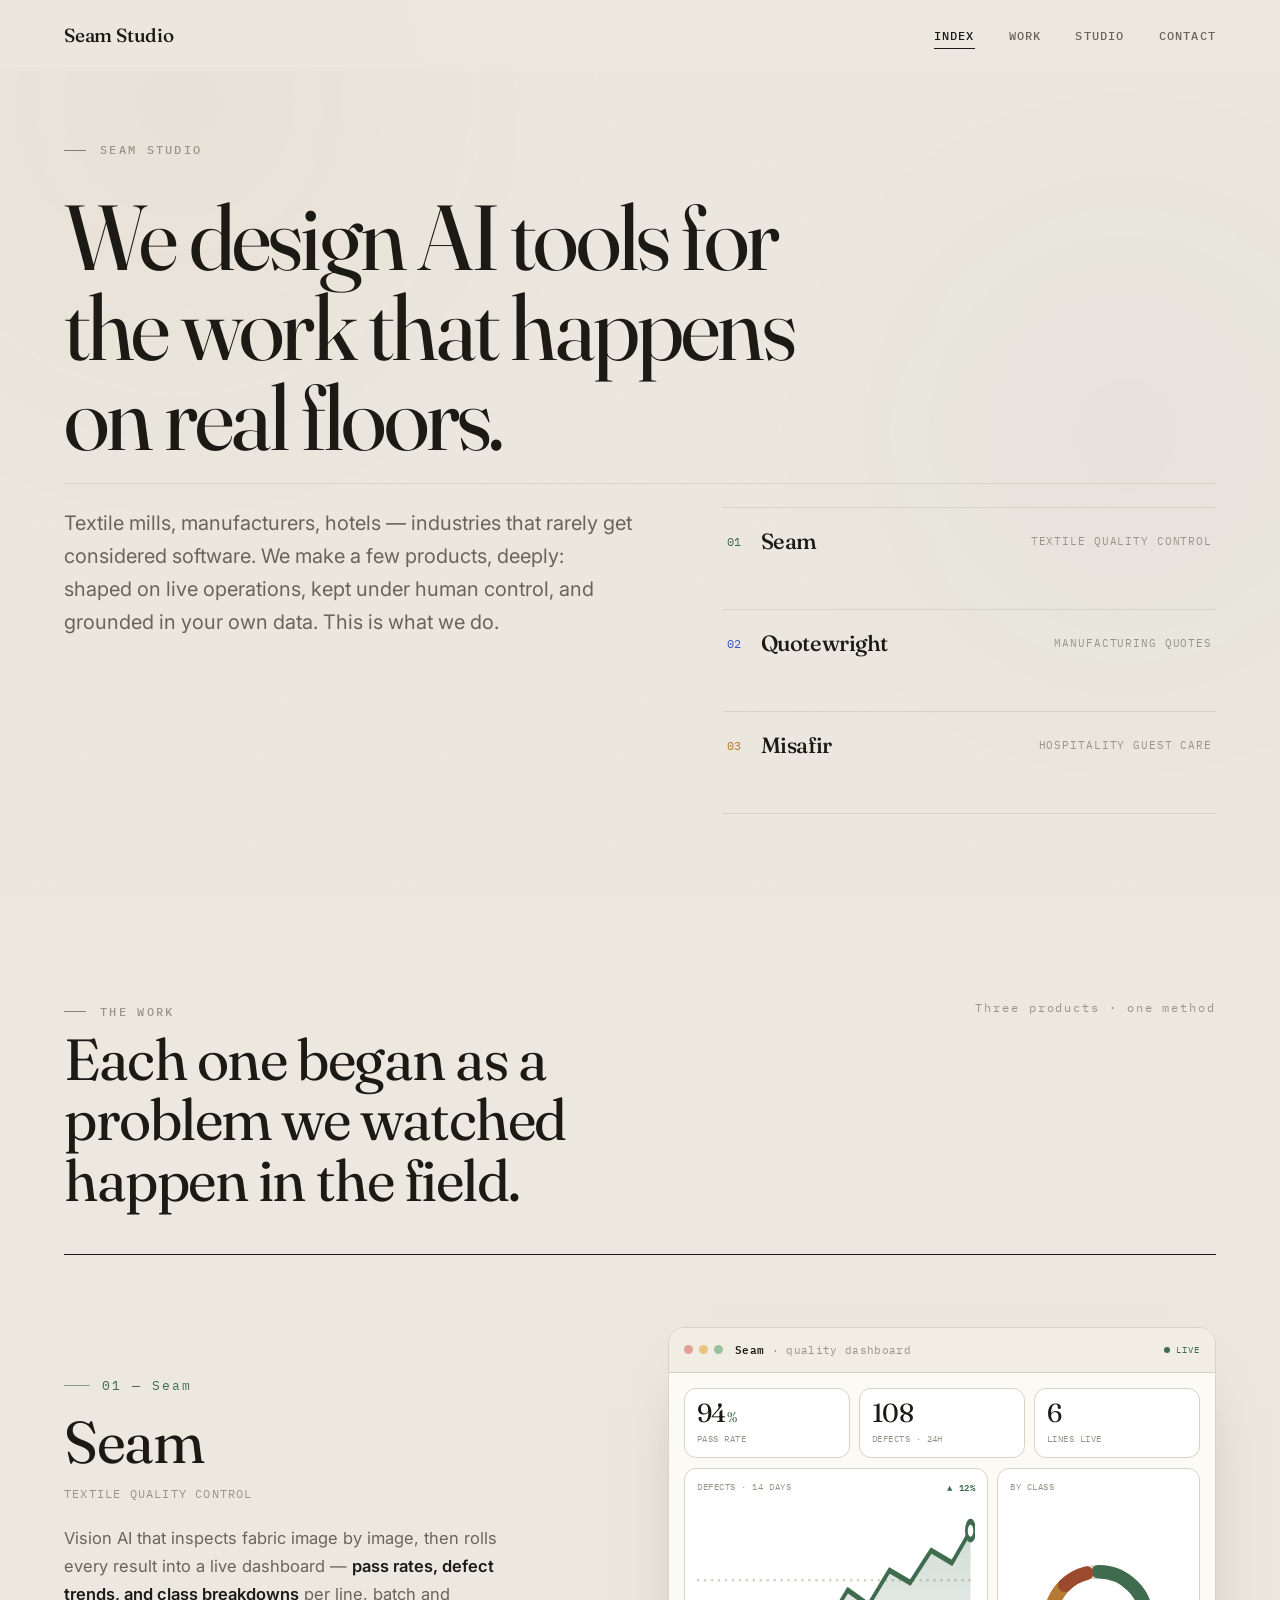
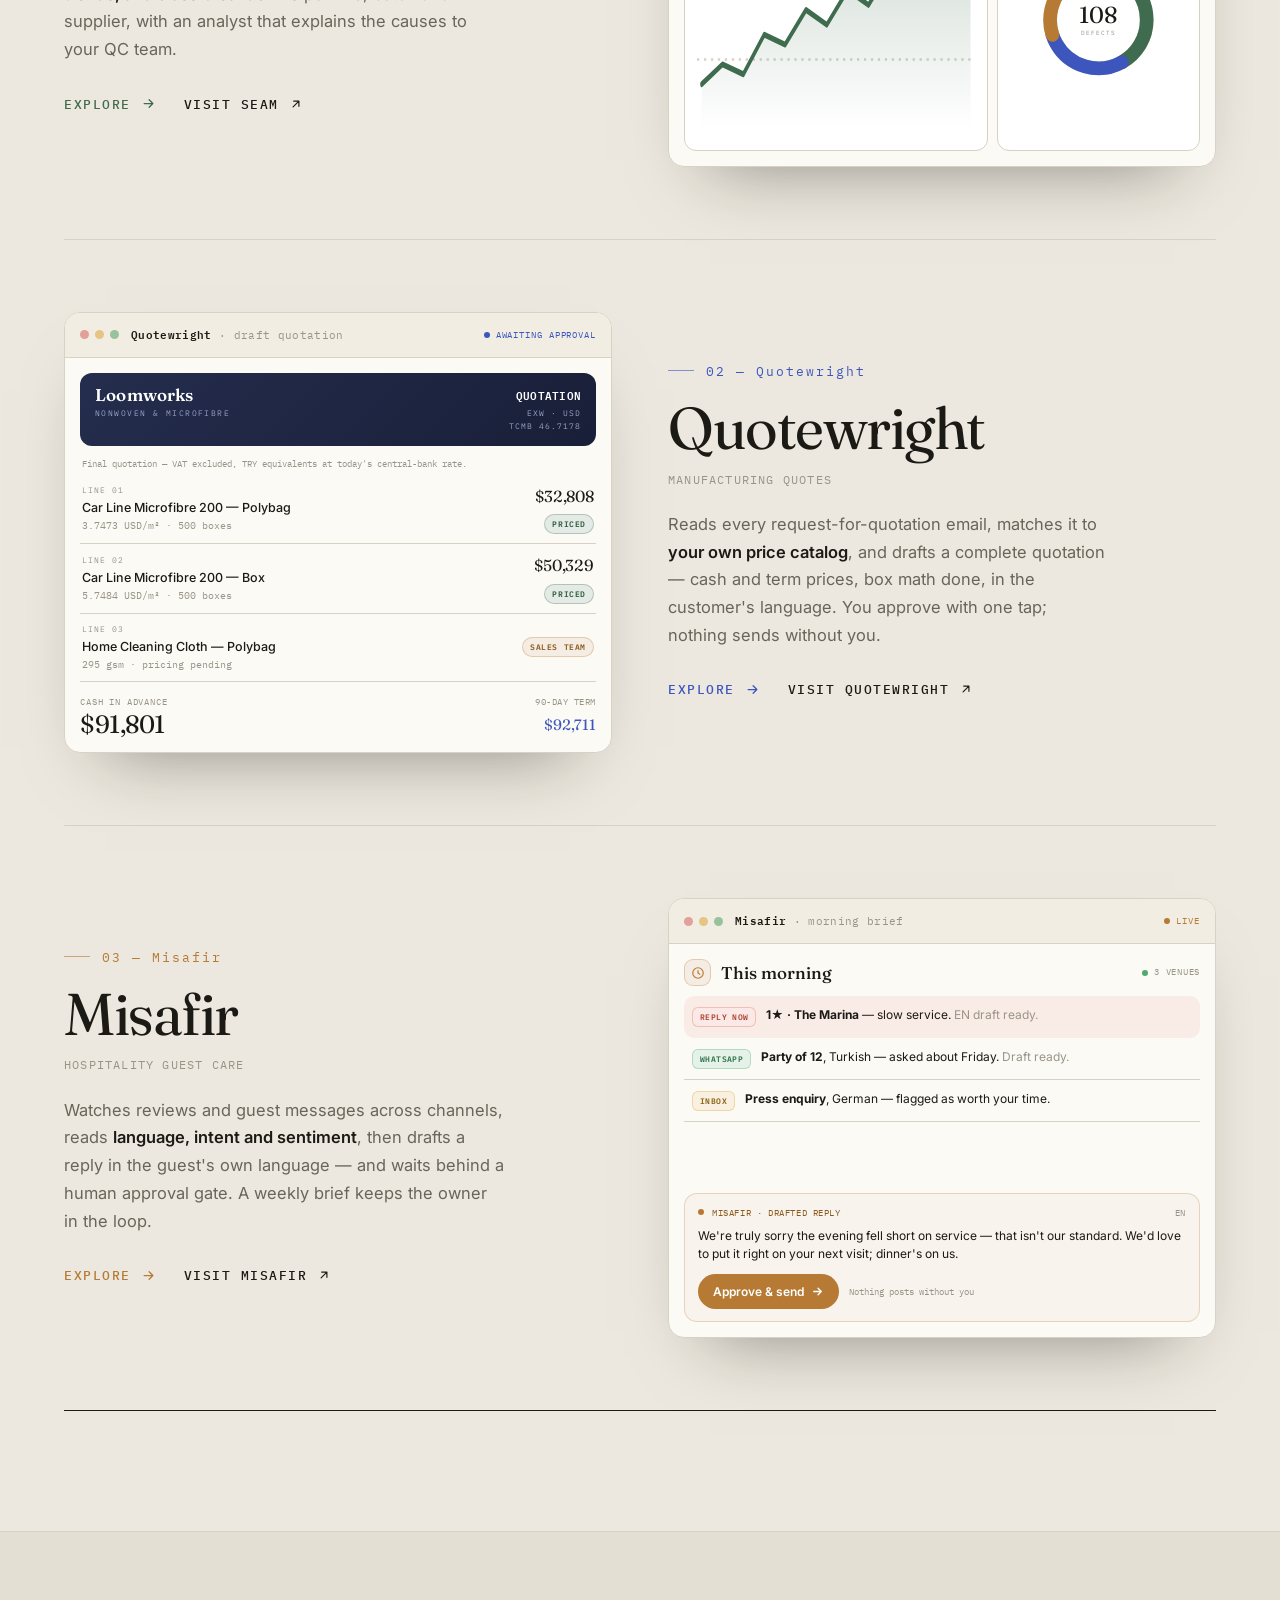
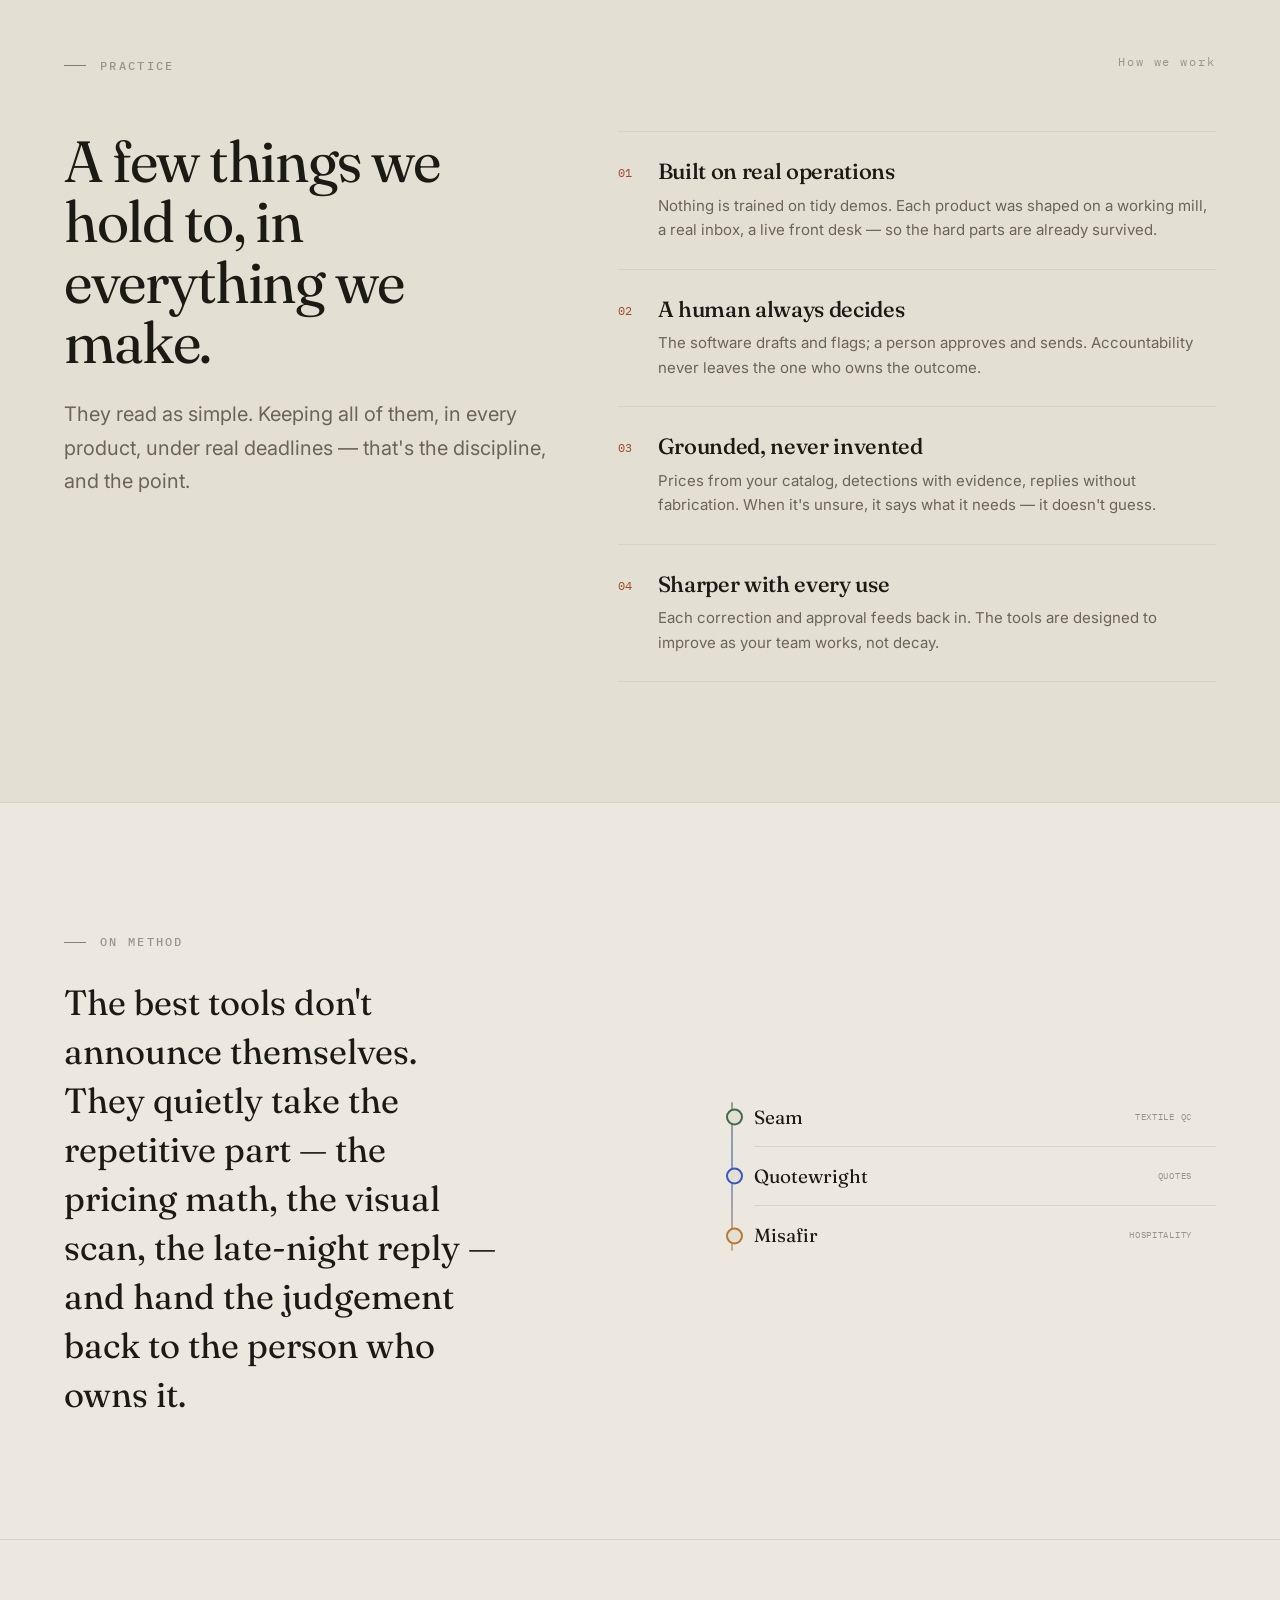
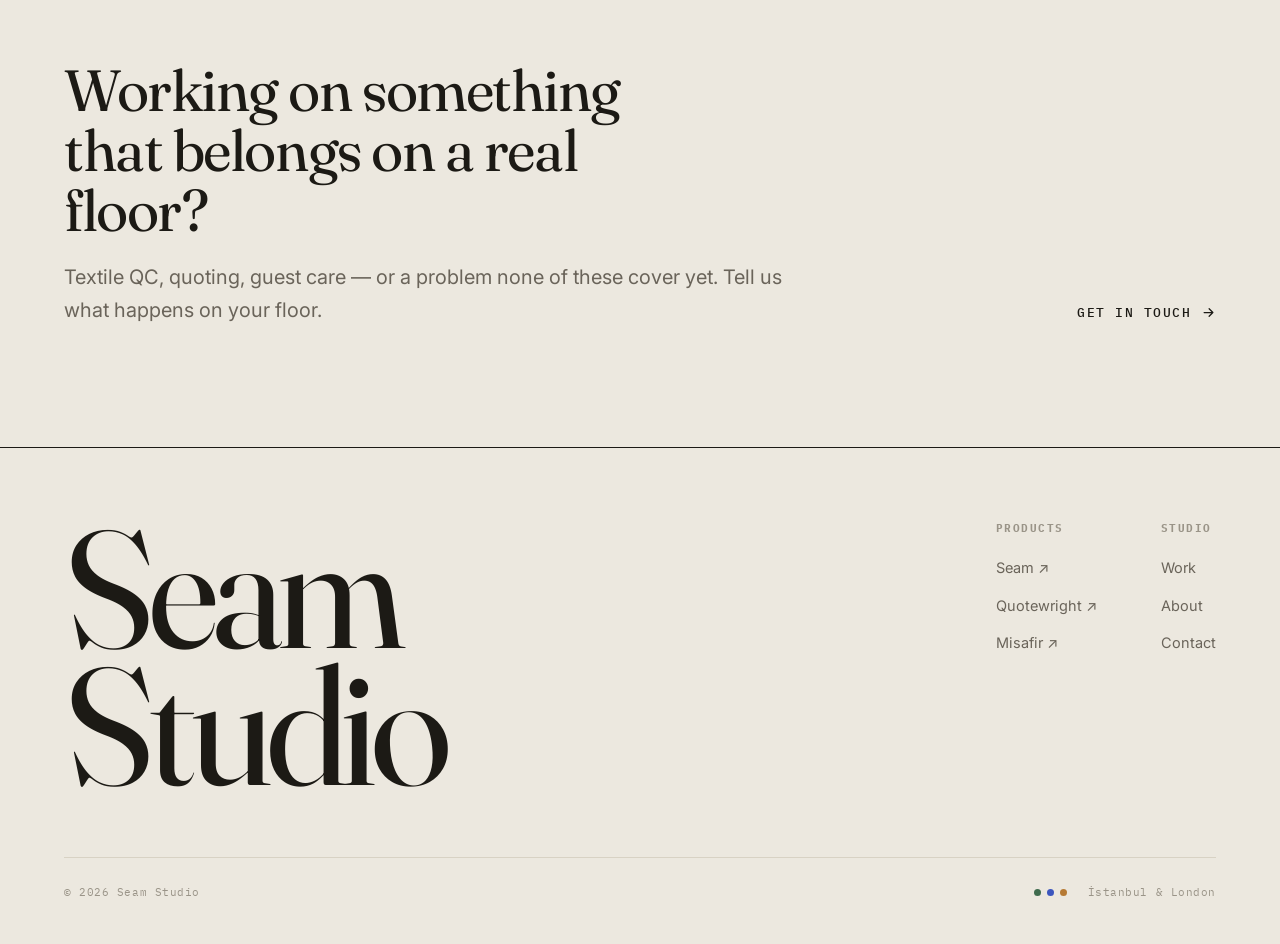
==== commit e00408fc: "Rename quote company; rebuild Misafir demo as a morning-brief digest - Quotewright quotation: replac" ====
--- a/index.html
+++ b/index.html
@@ -13,7 +13,7 @@
 <link rel="preconnect" href="https://fonts.googleapis.com">
 <link rel="preconnect" href="https://fonts.gstatic.com" crossorigin>
 <link href="https://fonts.googleapis.com/css2?family=Fraunces:ital,opsz,wght@0,9..144,400..600;1,9..144,400..600&family=Inter:wght@400;500;600&family=IBM+Plex+Mono:wght@400;500&display=swap" rel="stylesheet">
-<link rel="stylesheet" href="assets/style.css?v=5">
+<link rel="stylesheet" href="assets/style.css?v=6">
 </head>
 <body>
 <div class="ambient" aria-hidden="true"><span class="a1"></span><span class="a2"></span></div>
@@ -172,7 +172,7 @@
           <div class="screen-body">
             <div class="qdoc">
               <div class="qdoc-head">
-                <div class="co">Hassan<small>Nonwoven &amp; Microfibre</small></div>
+                <div class="co">Loomworks<small>Nonwoven &amp; Microfibre</small></div>
                 <div class="mt"><b>Quotation</b>EXW · USD<br>TCMB 46.7178</div>
               </div>
               <div class="qdoc-sub">Final quotation — VAT excluded, TRY equivalents at today's central-bank rate.</div>
@@ -218,24 +218,39 @@
         <div class="screen rv rv-d2" style="--vc:var(--mis)">
           <div class="screen-chrome">
             <span class="screen-dots"><i></i><i></i><i></i></span>
-            <span class="screen-title"><b>Misafir</b> · guest inbox</span>
-            <span class="screen-live">Draft</span>
+            <span class="screen-title"><b>Misafir</b> · morning brief</span>
+            <span class="screen-live">Live</span>
           </div>
           <div class="screen-body">
-            <div class="chatapp">
-              <div class="cbubble cin">“Harika bir konaklamaydı, teşekkürler! Ama klima biraz gürültülüydü.”</div>
-              <div class="cmeta">
-                <span class="cchip">TR · Turkish</span>
-                <span class="cchip">Review · 5★</span>
-                <span class="cchip">Positive</span>
-              </div>
-              <div class="ctype"><i></i><i></i><i></i></div>
-              <div class="cbubble cout">Çok teşekkür ederiz! Klima konusundaki geri bildiriminizi teknik ekibimize ilettik — sizi tekrar ağırlamak isteriz.</div>
-              <div class="cact">
-                <span class="send">Approve &amp; send
-                  <svg width="13" height="13" viewBox="0 0 24 24" fill="none" stroke="currentColor" stroke-width="2.4" stroke-linecap="round" stroke-linejoin="round"><path d="M5 12h14M13 6l6 6-6 6"/></svg>
-                </span>
-                <small>Nothing posts without you</small>
+            <div class="digest">
+              <div class="dg-head">
+                <span class="ic"><svg viewBox="0 0 24 24" fill="none"><circle cx="12" cy="12" r="9"/><path stroke-linecap="round" stroke-linejoin="round" d="M12 8v4l3 2"/></svg></span>
+                <span class="t">This morning</span>
+                <span class="live">3 venues</span>
+              </div>
+              <div class="dg-list">
+                <div class="dg-row active">
+                  <span class="dg-pill now">Reply now</span>
+                  <span class="tx"><b>1★ · The Marina</b> — slow service. <span class="mut">EN draft ready.</span></span>
+                </div>
+                <div class="dg-row">
+                  <span class="dg-pill wa">WhatsApp</span>
+                  <span class="tx"><b>Party of 12</b>, Turkish — asked about Friday. <span class="mut">Draft ready.</span></span>
+                </div>
+                <div class="dg-row">
+                  <span class="dg-pill inbox">Inbox</span>
+                  <span class="tx"><b>Press enquiry</b>, German — flagged as worth your time.</span>
+                </div>
+              </div>
+              <div class="dg-draft">
+                <div class="dh">Misafir · drafted reply<span class="l">EN</span></div>
+                <div class="rp">We're truly sorry the evening fell short on service — that isn't our standard. We'd love to put it right on your next visit; dinner's on us.</div>
+                <div class="cact">
+                  <span class="send">Approve &amp; send
+                    <svg width="13" height="13" viewBox="0 0 24 24" fill="none" stroke="currentColor" stroke-width="2.4" stroke-linecap="round" stroke-linejoin="round"><path d="M5 12h14M13 6l6 6-6 6"/></svg>
+                  </span>
+                  <small>Nothing posts without you</small>
+                </div>
               </div>
             </div>
           </div>
@@ -352,6 +367,6 @@
   </div>
 </footer>
 
-<script src="assets/main.js?v=5"></script>
+<script src="assets/main.js?v=6"></script>
 </body>
 </html>
--- a/assets/style.css
+++ b/assets/style.css
@@ -265,25 +265,39 @@
 .qgrand .rt{text-align:right;font-family:var(--mono);font-size:9px;letter-spacing:.06em;text-transform:uppercase;color:var(--muted)}
 .qgrand .rt b{display:block;font-family:var(--disp);font-size:15px;color:var(--qw);font-weight:400;letter-spacing:-.01em;margin-top:4px;text-transform:none}
 
-/* == Misafir — guest inbox == */
-.chatapp{display:flex;flex-direction:column;flex:1;min-height:0;gap:9px}
-.cbubble{max-width:86%;padding:10px 13px;font-size:12.5px;line-height:1.5}
-.cin{align-self:flex-start;background:#fff;border:1px solid var(--line);border-radius:15px 15px 15px 5px;color:var(--ink);opacity:0;transform:translateY(9px)}
-.screen.in .cin{animation:qrise .5s .15s var(--ease) forwards}
-.cmeta{display:flex;gap:6px;flex-wrap:wrap;opacity:0;transform:translateY(9px)}
-.screen.in .cmeta{animation:qrise .5s .55s var(--ease) forwards}
-.cchip{font-family:var(--mono);font-size:8px;letter-spacing:.05em;text-transform:uppercase;padding:4px 8px;border-radius:999px;background:color-mix(in srgb,var(--mis) 13%,#fff);color:#8A5A1E;border:1px solid color-mix(in srgb,var(--mis) 28%,transparent)}
-.ctype{align-self:flex-end;display:inline-flex;gap:4px;align-items:center;padding:11px 14px;background:#fff;border:1px solid var(--line);border-radius:15px 15px 5px 15px;overflow:hidden;max-height:40px;opacity:0}
-.screen.in .ctype{animation:ctypelife 1.7s .8s var(--ease) forwards}
-@keyframes ctypelife{0%{opacity:0;max-height:40px}15%{opacity:1}70%{opacity:1;max-height:40px;margin-top:0}100%{opacity:0;max-height:0;margin-top:-9px;padding-top:0;padding-bottom:0}}
-.ctype i{width:6px;height:6px;border-radius:50%;background:var(--muted);animation:typ 1.1s infinite}
-.ctype i:nth-child(2){animation-delay:.16s}.ctype i:nth-child(3){animation-delay:.32s}
-@keyframes typ{0%,60%,100%{opacity:.3;transform:translateY(0)}30%{opacity:1;transform:translateY(-3px)}}
-.cout{align-self:flex-end;background:color-mix(in srgb,var(--mis) 13%,#fff);border:1px solid color-mix(in srgb,var(--mis) 30%,transparent);border-radius:15px 15px 5px 15px;color:var(--ink);opacity:0;transform:translateY(9px)}
-.screen.in .cout{animation:qrise .5s 1.75s var(--ease) forwards}
-.cact{margin-top:auto;display:flex;align-items:center;gap:10px;opacity:0;transform:translateY(9px)}
-.screen.in .cact{animation:qrise .5s 2.15s var(--ease) forwards}
+/* == Misafir — morning brief that resolves one message == */
+.digest{display:flex;flex-direction:column;flex:1;min-height:0;gap:10px}
+.dg-head{display:flex;align-items:center;gap:10px;opacity:0;transform:translateY(9px)}
+.screen.in .dg-head{animation:qrise .5s .15s var(--ease) forwards}
+.dg-head .ic{width:27px;height:27px;border-radius:9px;background:color-mix(in srgb,var(--mis) 14%,#fff);border:1px solid color-mix(in srgb,var(--mis) 30%,transparent);display:grid;place-items:center;flex:none}
+.dg-head .ic svg{width:14px;height:14px;stroke:var(--mis);fill:none;stroke-width:2}
+.dg-head .t{font-family:var(--disp);font-size:17px;color:var(--ink);font-weight:500}
+.dg-head .live{margin-left:auto;font-family:var(--mono);font-size:9px;letter-spacing:.08em;text-transform:uppercase;color:var(--muted);display:inline-flex;align-items:center;gap:6px}
+.dg-head .live::before{content:'';width:6px;height:6px;border-radius:50%;background:#4FA96C;box-shadow:0 0 0 0 #4FA96C;animation:livedot 2.2s infinite}
+.dg-list{display:flex;flex-direction:column}
+.dg-row{display:flex;align-items:flex-start;gap:10px;padding:10px 8px;border-bottom:1px solid var(--line);opacity:0;transform:translateY(9px)}
+.screen.in .dg-row{animation:qrise .5s var(--ease) forwards}
+.screen.in .dg-row:nth-child(1){animation-delay:.4s}
+.screen.in .dg-row:nth-child(2){animation-delay:.6s}
+.screen.in .dg-row:nth-child(3){animation-delay:.8s}
+.dg-row.active{border-radius:10px;border-bottom-color:transparent}
+.screen.in .dg-row.active{animation:qrise .5s .4s var(--ease) forwards, dghi .6s 1.25s var(--ease) forwards}
+@keyframes dghi{to{background:color-mix(in srgb,#E06A5A 9%,transparent)}}
+.dg-pill{font-family:var(--mono);font-size:7.5px;font-weight:600;letter-spacing:.05em;text-transform:uppercase;padding:3px 7px;border-radius:6px;flex:none;margin-top:1px;white-space:nowrap}
+.dg-pill.now{background:color-mix(in srgb,#E06A5A 15%,#fff);color:#B0432F;border:1px solid color-mix(in srgb,#E06A5A 34%,transparent)}
+.dg-pill.wa{background:color-mix(in srgb,#4FA96C 15%,#fff);color:#2E7346;border:1px solid color-mix(in srgb,#4FA96C 34%,transparent)}
+.dg-pill.inbox{background:color-mix(in srgb,#E0A94D 18%,#fff);color:#8A6017;border:1px solid color-mix(in srgb,#E0A94D 38%,transparent)}
+.dg-row .tx{font-size:12px;line-height:1.42;color:var(--ink)}
+.dg-row .tx .mut{color:var(--muted)}
+.dg-draft{margin-top:auto;background:color-mix(in srgb,var(--mis) 9%,#fff);border:1px solid color-mix(in srgb,var(--mis) 26%,transparent);border-radius:13px;padding:12px 13px;opacity:0;transform:translateY(9px)}
+.screen.in .dg-draft{animation:qrise .55s 1.75s var(--ease) forwards}
+.dg-draft .dh{font-family:var(--mono);font-size:8.5px;letter-spacing:.07em;text-transform:uppercase;color:#8A5A1E;margin-bottom:8px;display:flex;align-items:center;gap:8px}
+.dg-draft .dh::before{content:'';width:6px;height:6px;border-radius:50%;background:var(--mis)}
+.dg-draft .dh .l{margin-left:auto;color:var(--muted)}
+.dg-draft .rp{font-size:12px;line-height:1.5;color:var(--ink)}
+.cact{display:flex;align-items:center;gap:10px;margin-top:11px}
 .cact .send{display:inline-flex;align-items:center;gap:7px;background:var(--mis);color:#fff;border-radius:999px;padding:8px 15px;font-size:12px;font-weight:600}
+.cact .send svg{stroke:#fff}
 .cact small{font-family:var(--mono);font-size:9px;color:var(--muted)}
 
 /* ============================================================
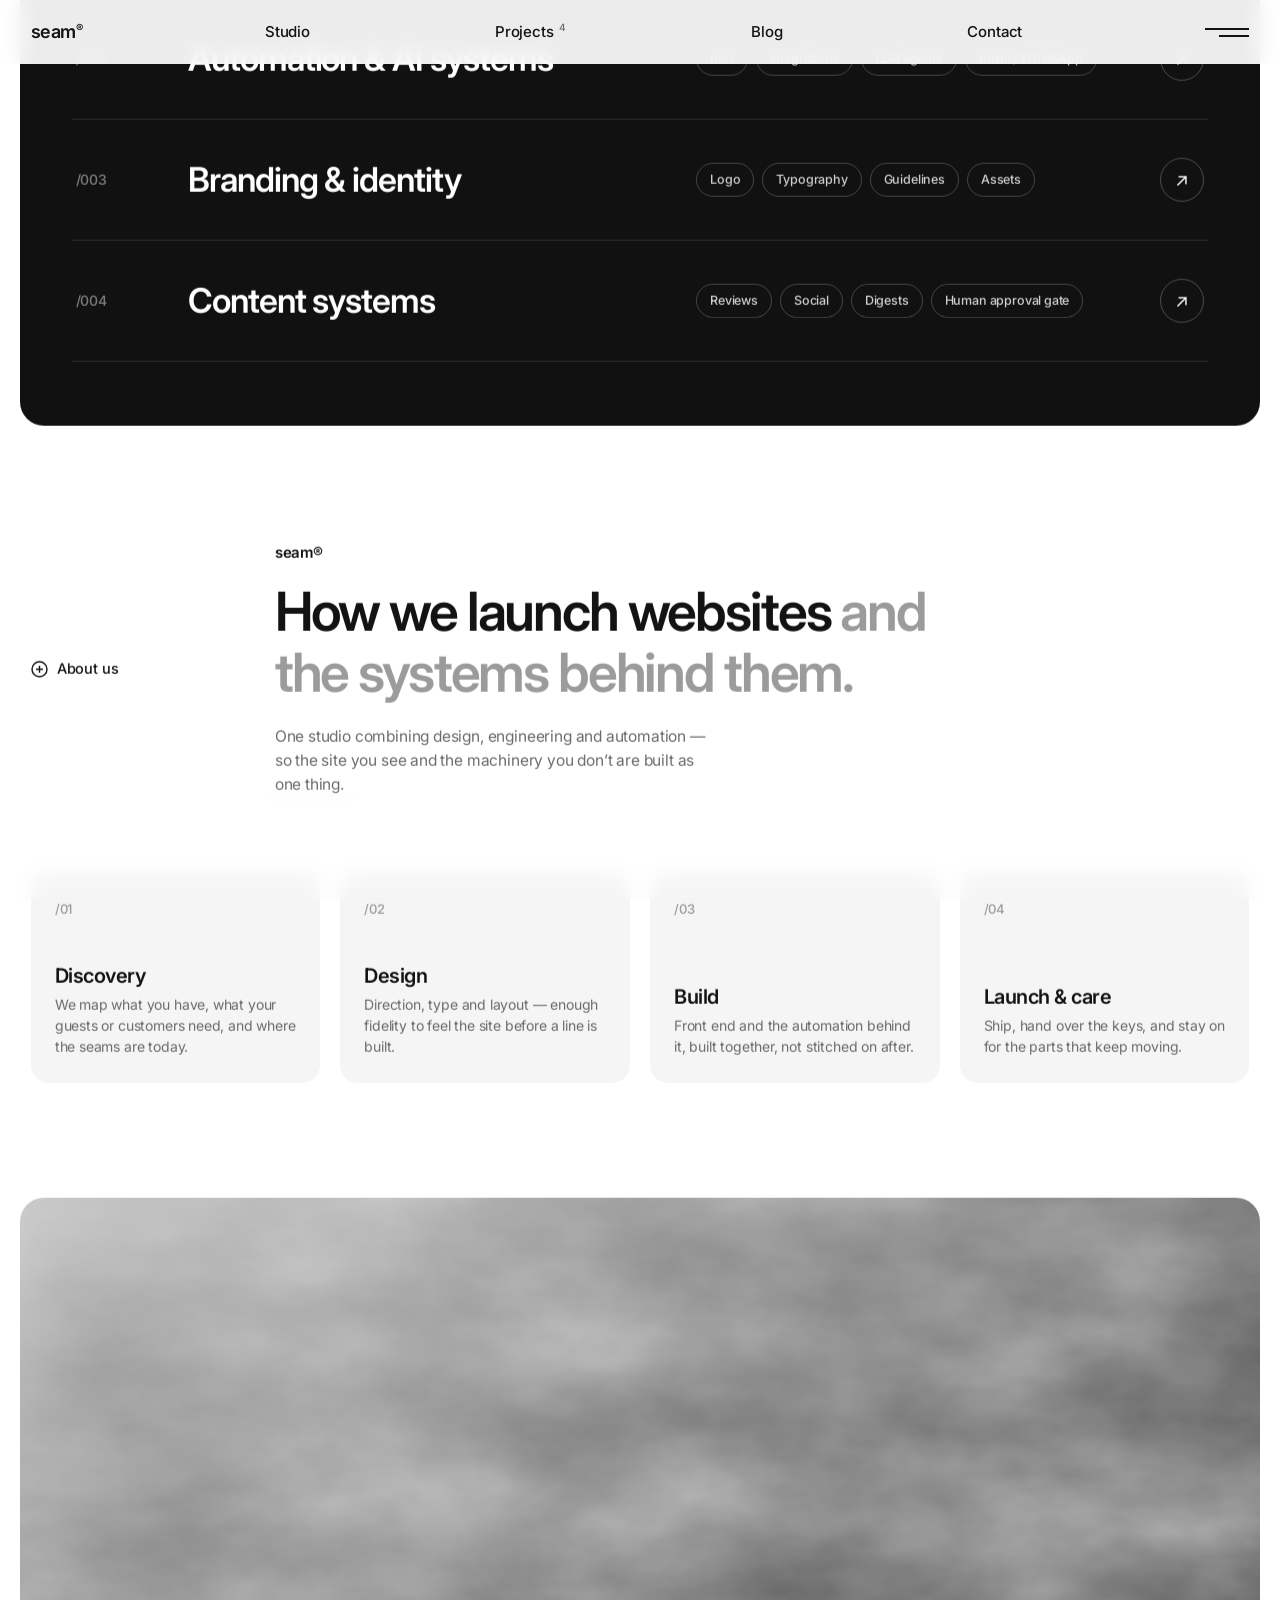
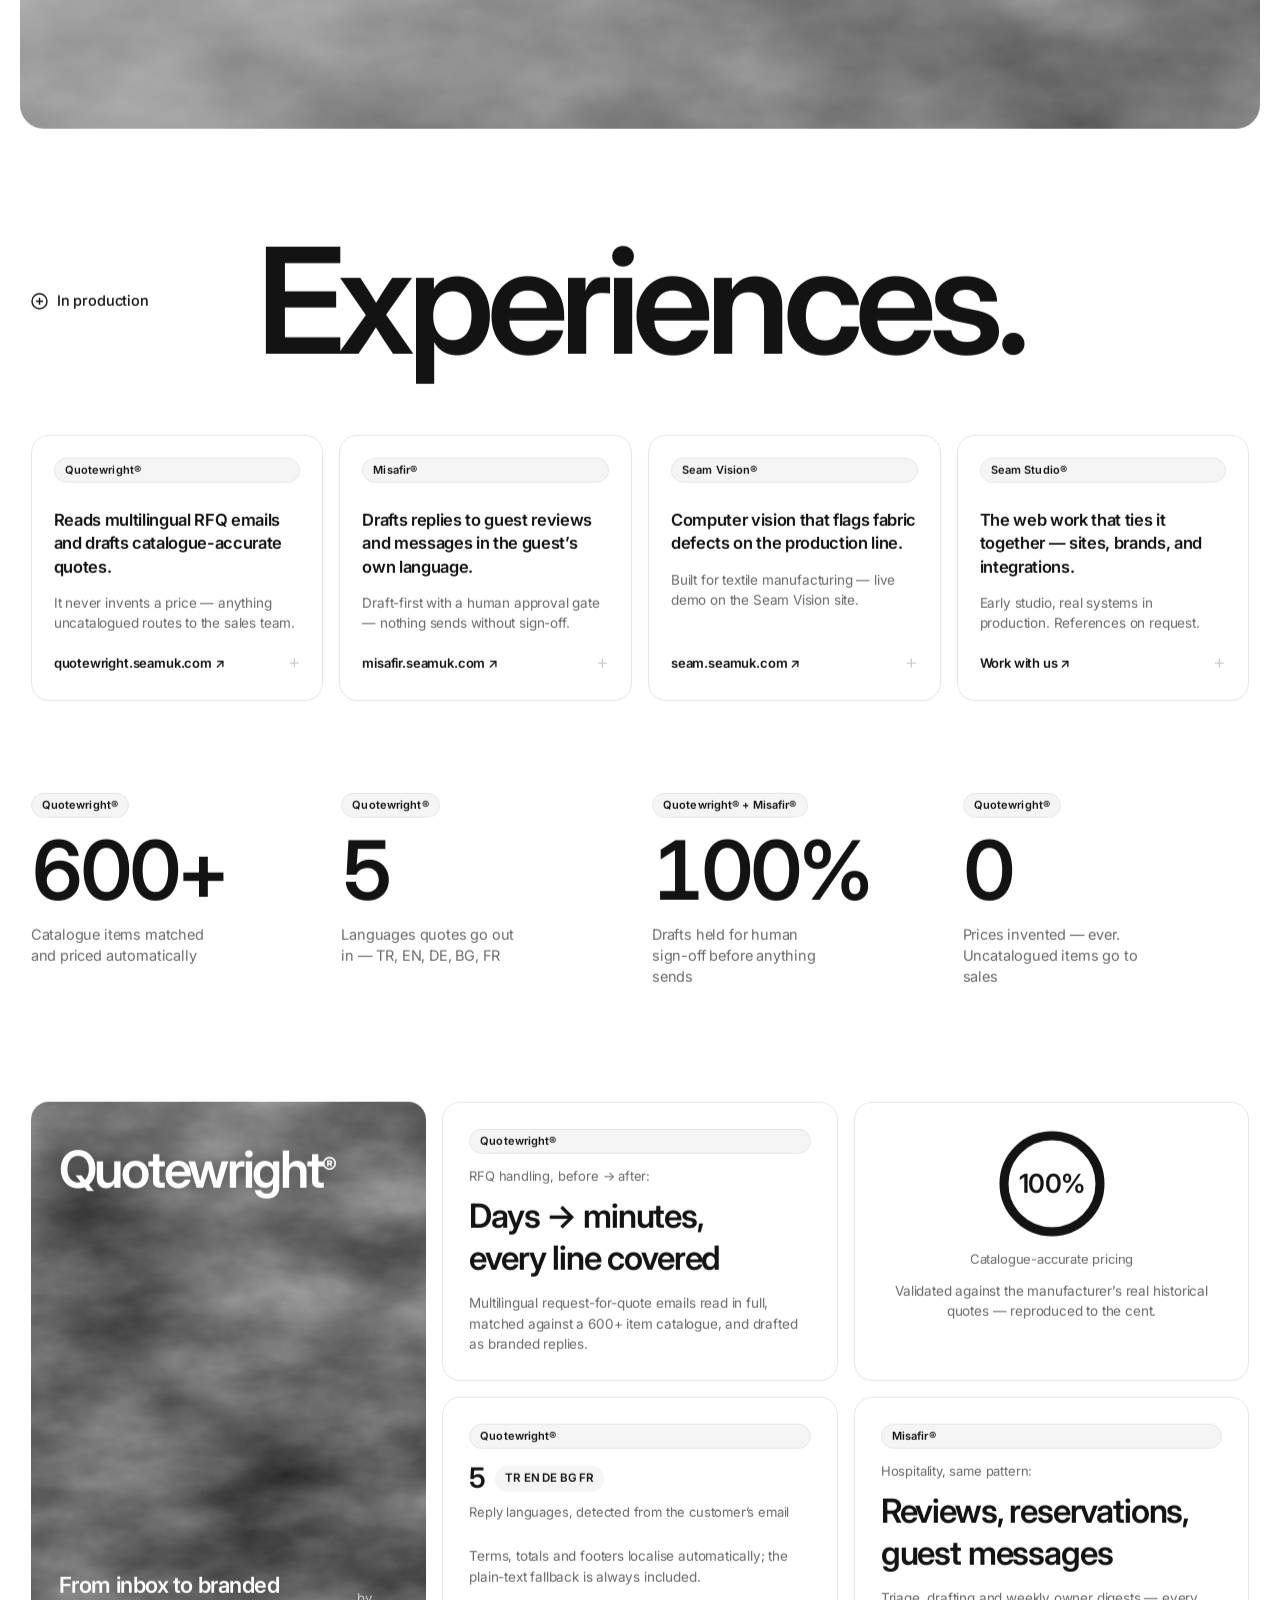
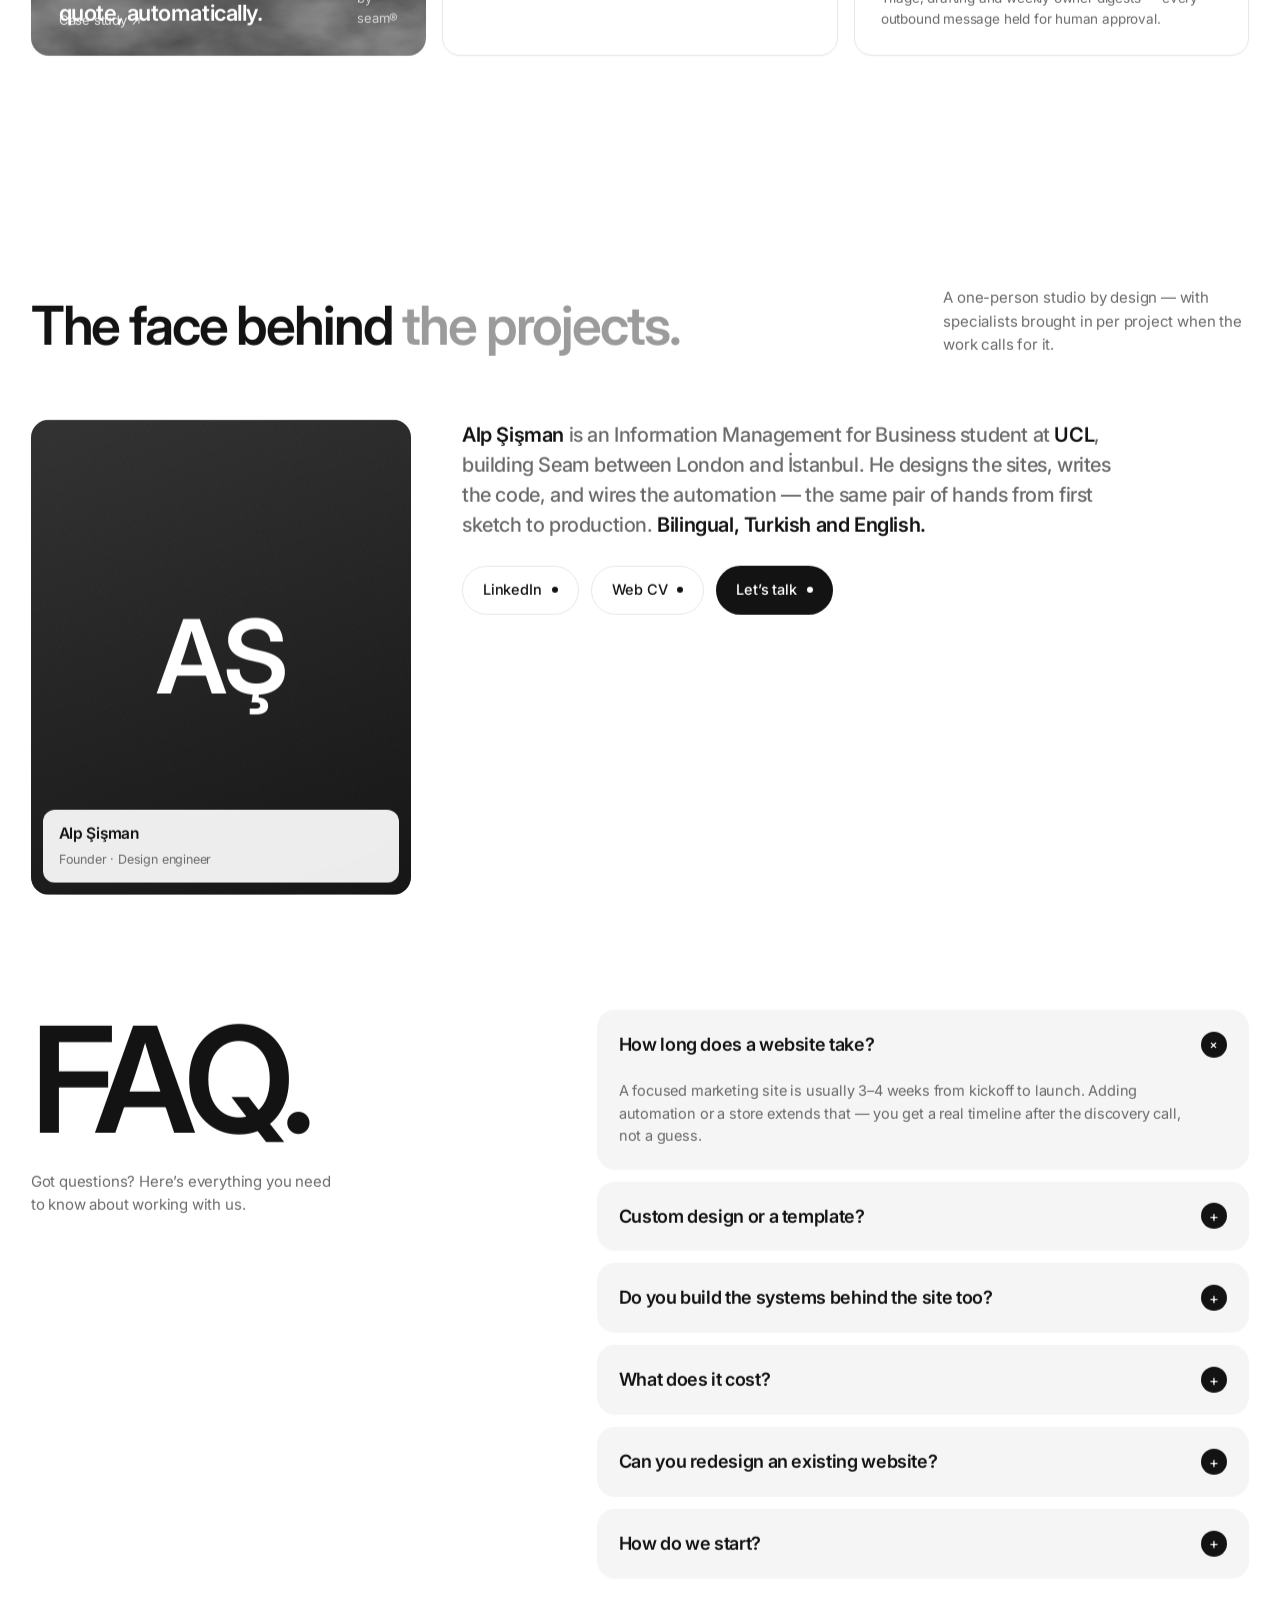
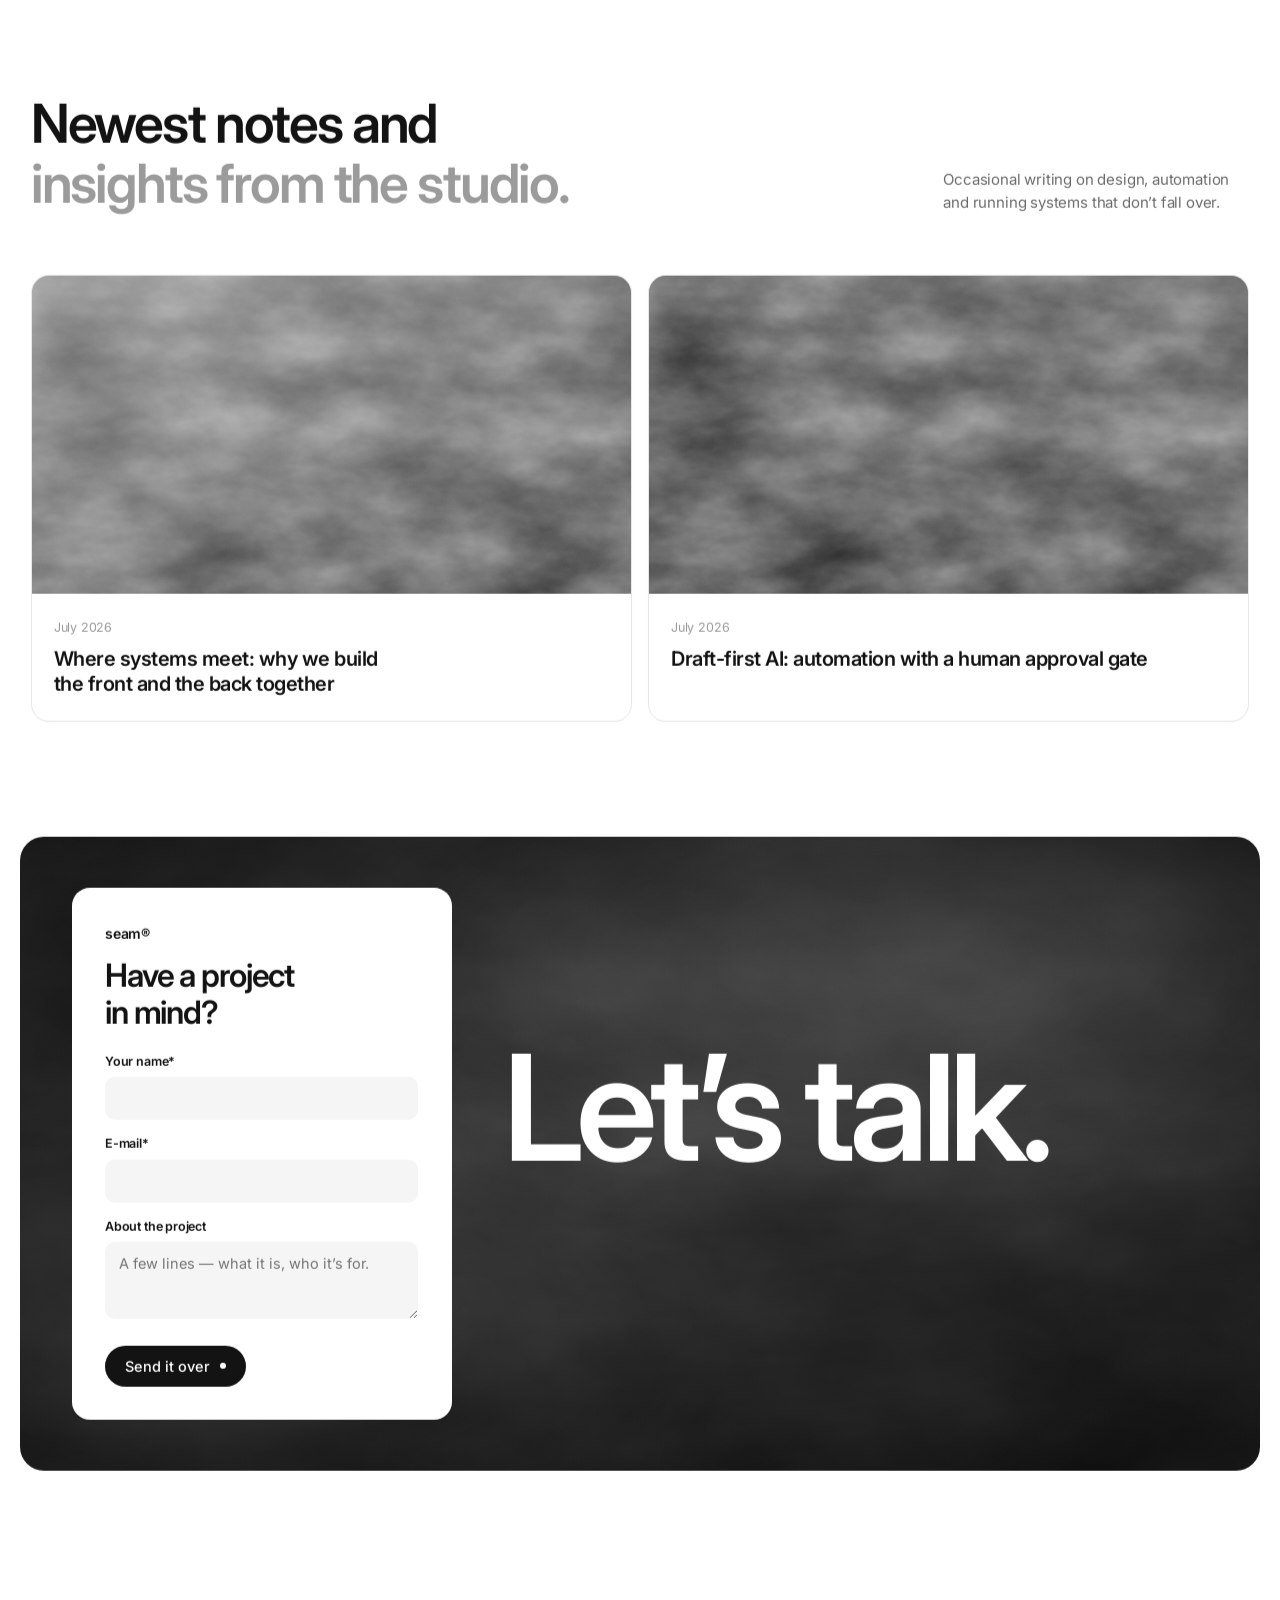
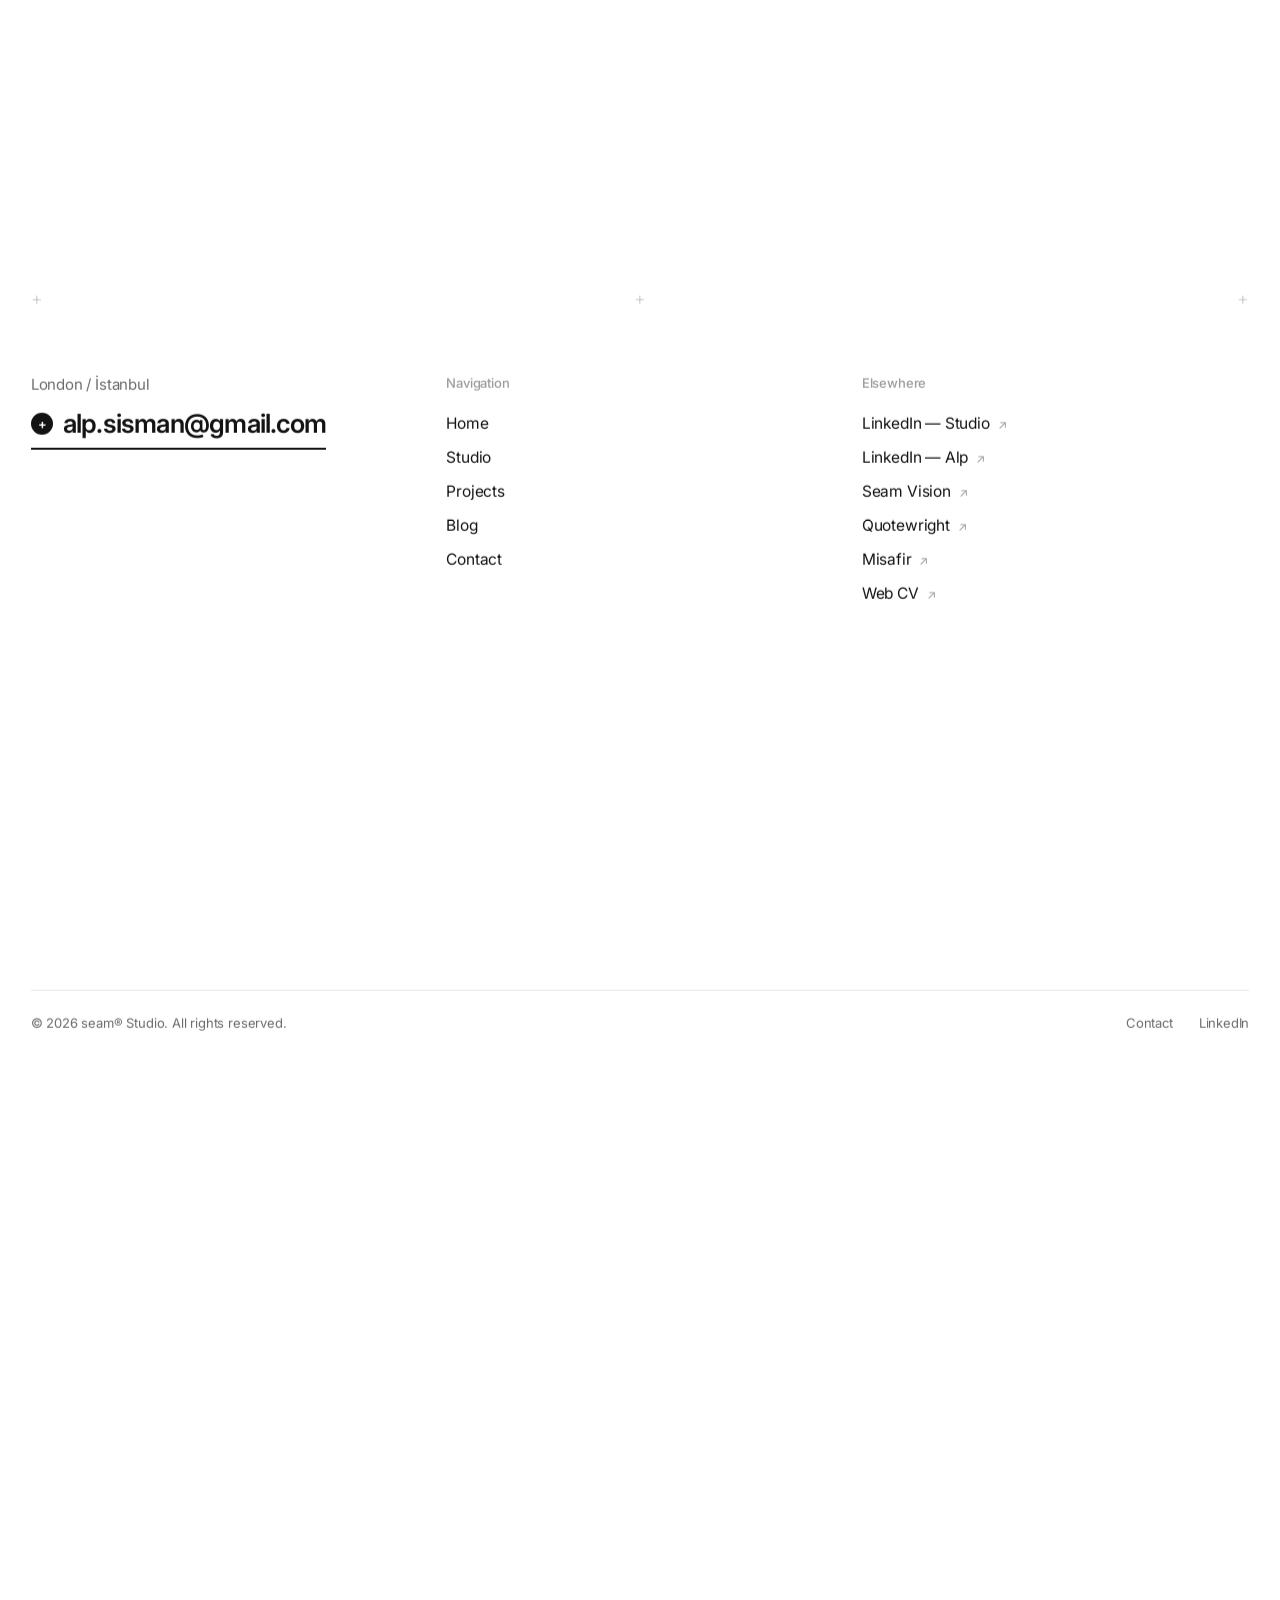
==== commit d4d7c02a: "Launch seam® Studio site — Fabrica-style, four ventures, live subdomain links Multipage static site:" ====
--- a/index.html
+++ b/index.html
@@ -1,372 +1,500 @@
-<!DOCTYPE html>
+<!doctype html>
 <html lang="en">
 <head>
-<meta charset="UTF-8">
-<meta name="viewport" content="width=device-width, initial-scale=1.0">
-<title>Seam Studio — an AI product studio</title>
-<meta name="description" content="Seam Studio is an AI product studio. We design software for the work that happens on real floors — textile quality control (Seam), manufacturing quotes (Quotewright), and hospitality guest care (Misafir). Built on live operations, kept under human control.">
-<meta name="theme-color" content="#ECE8DF">
-<meta property="og:title" content="Seam Studio — an AI product studio">
-<meta property="og:description" content="We design AI tools for the work that happens on real floors. The studio behind Seam, Quotewright, and Misafir.">
-<meta property="og:type" content="website">
-<link rel="icon" href="favicon.svg" type="image/svg+xml">
+<meta charset="utf-8">
+<meta name="viewport" content="width=device-width, initial-scale=1">
+<title>seam® Studio — Websites and the systems behind them</title>
+<meta name="description" content="seam® Studio designs websites and builds the automation behind them — Seam Vision, Misafir, Quotewright. London / İstanbul.">
 <link rel="preconnect" href="https://fonts.googleapis.com">
 <link rel="preconnect" href="https://fonts.gstatic.com" crossorigin>
-<link href="https://fonts.googleapis.com/css2?family=Fraunces:ital,opsz,wght@0,9..144,400..600;1,9..144,400..600&family=Inter:wght@400;500;600&family=IBM+Plex+Mono:wght@400;500&display=swap" rel="stylesheet">
-<link rel="stylesheet" href="assets/style.css?v=6">
+<link href="https://fonts.googleapis.com/css2?family=Inter:wght@400;500;600;700&display=swap" rel="stylesheet">
+<link rel="stylesheet" href="styles.css">
+<link rel="icon" href="data:image/svg+xml,<svg xmlns='http://www.w3.org/2000/svg' viewBox='0 0 100 100'><rect width='100' height='100' rx='18' fill='%23131313'/><path d='M20 50h60' stroke='%23D2FF37' stroke-width='7' stroke-dasharray='11 9'/></svg>">
 </head>
 <body>
-<div class="ambient" aria-hidden="true"><span class="a1"></span><span class="a2"></span></div>
-
-<nav id="nav">
-  <div class="nav-inner">
-    <a class="brand" href="index.html" aria-label="Seam Studio home">
-      <span class="brand-word">Seam Studio</span>
-    </a>
-    <ul class="nav-links">
-      <li><a href="index.html" class="active">Index</a></li>
-      <li><a href="ventures.html">Work</a></li>
-      <li><a href="studio.html">Studio</a></li>
-      <li><a href="contact.html">Contact</a></li>
-    </ul>
-    <button class="menu-toggle" id="menuToggle" aria-label="Open menu" aria-expanded="false">
-      <svg width="24" height="24" viewBox="0 0 24 24" fill="none" stroke-width="1.6"><path d="M4 8h16M4 16h16"/></svg>
-    </button>
-  </div>
-</nav>
-
-<div class="mobile-nav" id="mobileNav">
-  <a href="index.html">Index</a>
-  <a href="ventures.html">Work</a>
-  <a href="studio.html">Studio</a>
-  <a href="contact.html">Contact</a>
-</div>
-
-<main>
-
-<!-- ===================== MASTHEAD ===================== -->
-<header class="masthead">
-  <div class="wrap">
-    <div class="eyebrow rv">Seam Studio</div>
-    <h1 class="display rise">We design AI tools for the work that happens on real floors.</h1>
-    <div class="mast-grid">
-      <p class="lead rv rv-d2">Textile mills, manufacturers, hotels — industries that rarely get considered software. We make a few products, deeply: shaped on live operations, kept under human control, and grounded in your own data. This is what we do.</p>
-      <nav class="mast-index rv rv-d3" aria-label="Our products">
-        <a class="mi-row" href="ventures.html#seam" style="--vc:var(--seam)">
-          <span class="mi-num">01</span>
-          <span class="mi-name">Seam</span>
-          <span class="mi-role">Textile quality control</span>
-          <svg width="16" height="16" viewBox="0 0 24 24" fill="none" stroke-width="1.8" stroke-linecap="round" stroke-linejoin="round"><path d="M5 12h14M13 6l6 6-6 6"/></svg>
-        </a>
-        <a class="mi-row" href="ventures.html#quotewright" style="--vc:var(--qw)">
-          <span class="mi-num">02</span>
-          <span class="mi-name">Quotewright</span>
-          <span class="mi-role">Manufacturing quotes</span>
-          <svg width="16" height="16" viewBox="0 0 24 24" fill="none" stroke-width="1.8" stroke-linecap="round" stroke-linejoin="round"><path d="M5 12h14M13 6l6 6-6 6"/></svg>
-        </a>
-        <a class="mi-row" href="ventures.html#misafir" style="--vc:var(--mis)">
-          <span class="mi-num">03</span>
-          <span class="mi-name">Misafir</span>
-          <span class="mi-role">Hospitality guest care</span>
-          <svg width="16" height="16" viewBox="0 0 24 24" fill="none" stroke-width="1.8" stroke-linecap="round" stroke-linejoin="round"><path d="M5 12h14M13 6l6 6-6 6"/></svg>
-        </a>
-      </nav>
-    </div>
+
+<header class="nav">
+  <div class="wrap navrow">
+    <a class="logo" href="index.html">seam<span style="font-size:.62em;vertical-align:.5em">®</span></a>
+    <nav class="navlinks" aria-label="Primary">
+      <a href="studio.html">Studio</a>
+      <a href="projects.html">Projects <sup>4</sup></a>
+      <a href="blog.html">Blog</a>
+      <a href="contact.html">Contact</a>
+    </nav>
+    <button class="burger" id="burger" aria-label="Menu" aria-expanded="false"><span></span><span></span></button>
   </div>
 </header>
-
-<!-- ===================== THE WORK ===================== -->
-<section class="section" id="work">
-  <div class="wrap">
-    <div class="section-head">
-      <div class="eyebrow rv">The Work</div>
-      <div class="section-index rv">Three products · one method</div>
-    </div>
-    <h2 class="rise" style="max-width:16ch">Each one began as a problem we watched happen in the field.</h2>
-
-    <div class="work-list">
-      <!-- SEAM -->
-      <article class="work-entry" style="--vc:var(--seam)">
-        <div class="we-copy">
-          <div class="we-index rv">01 — Seam</div>
-          <div class="we-name rv rv-d1">Seam</div>
-          <div class="we-role rv rv-d1">Textile quality control</div>
-          <p class="we-desc rv rv-d2">Vision AI that inspects fabric image by image, then rolls every result into a live dashboard — <b>pass rates, defect trends, and class breakdowns</b> per line, batch and supplier, with an analyst that explains the causes to your QC team.</p>
-          <div class="we-links rv rv-d3">
-            <a class="alink we-link" href="ventures.html#seam">Explore
-              <svg width="15" height="15" viewBox="0 0 24 24" fill="none" stroke="currentColor" stroke-width="2" stroke-linecap="round" stroke-linejoin="round"><path d="M5 12h14M13 6l6 6-6 6"/></svg>
-            </a>
-            <a class="alink we-visit" href="https://seam.seamuk.com" target="_blank" rel="noopener">Visit Seam
-              <svg width="14" height="14" viewBox="0 0 24 24" fill="none" stroke="currentColor" stroke-width="2" stroke-linecap="round" stroke-linejoin="round"><path d="M7 17L17 7M8 7h9v9"/></svg>
-            </a>
+<div class="mobilemenu" id="mobilemenu">
+  <a href="studio.html">Studio</a><a href="projects.html">Projects</a><a href="blog.html">Blog</a><a href="contact.html">Contact</a>
+</div>
+
+<div id="page">
+<main>
+
+  <!-- HERO -->
+  <div class="hero wrap" style="max-width:none;padding-left:0;padding-right:0">
+    <div class="panel smoke heropanel" style="margin:0 var(--inset)">
+      <div class="herotop">
+        <div>
+          <h1 class="wordmark">seam<span class="r">®</span></h1>
+          <div class="wordmark-sub">Studio</div>
+        </div>
+        <ul class="heroservices">
+          <li>Web Design &amp; Development</li>
+          <li>Automation &amp; AI Systems</li>
+          <li>Branding &amp; Identity</li>
+          <li>Content Systems</li>
+        </ul>
+      </div>
+      <div class="plusrow" aria-hidden="true"><span>+</span><span>+</span><span>+</span><span>+</span></div>
+      <div class="herobottom">
+        <p class="herotag">Websites that look considered, systems that keep them running. <span class="g">One studio for the front of the house and everything behind it.</span></p>
+        <span class="herocopyright">© 2026 seam® Studio</span>
+        <div class="herocard">
+          <div class="mono small">AŞ</div>
+          <div class="col">
+            <span class="role">Founder</span>
+            <span class="role">at seam®</span>
+            <span class="name">Alp<br>Şişman</span>
+            <a class="pill" href="contact.html">Let’s talk</a>
           </div>
         </div>
-        <div class="screen rv rv-d2" style="--vc:var(--seam)">
-          <div class="screen-chrome">
-            <span class="screen-dots"><i></i><i></i><i></i></span>
-            <span class="screen-title"><b>Seam</b> · quality dashboard</span>
-            <span class="screen-live">Live</span>
-          </div>
-          <div class="screen-body">
-            <div class="app-dash">
-              <div class="dash-stats">
-                <div class="dstat"><div class="n"><span data-count="94">0</span><span class="u">%</span></div><div class="l">Pass rate</div></div>
-                <div class="dstat"><div class="n"><span data-count="108">0</span></div><div class="l">Defects · 24h</div></div>
-                <div class="dstat"><div class="n"><span data-count="6">0</span></div><div class="l">Lines live</div></div>
+      </div>
+    </div>
+  </div>
+
+  <!-- PROJECTS -->
+  <section id="work">
+    <div class="wrap">
+      <div class="titlerow">
+        <span class="aside-l rv">(4)</span>
+        <div class="t rv">
+          <h2 class="mega">Projects.</h2>
+          <span class="copy">©2026</span>
+        </div>
+        <p class="aside-r rv">One studio, four ventures — defect detection, hospitality AI, quote automation, and the web work that ties them together.</p>
+      </div>
+      <div class="projgrid">
+
+        <div class="proj rv">
+          <div class="bar"><span class="nm">Seam Studio.</span><span class="yr">/2026</span><a class="visit" href="projects.html#seam-studio">Visit site</a></div>
+          <a class="img" href="projects.html#seam-studio" aria-label="Seam Studio project" style="display:block">
+            <div class="anim">
+              <div class="as-stage">
+                <svg class="as-svg" viewBox="0 0 320 190" fill="none" aria-hidden="true">
+                  <g class="as-panelL">
+                    <rect x="26" y="30" width="126" height="130" rx="12" fill="#161616" stroke="rgba(255,255,255,.3)" stroke-width="1.5"/>
+                    <rect class="as-wf" x="42" y="50" width="66" height="10" rx="5" fill="rgba(255,255,255,.5)"/>
+                    <rect class="as-wf w2" x="42" y="70" width="94" height="5" rx="2.5" fill="rgba(255,255,255,.18)"/>
+                    <rect class="as-wf w3" x="42" y="82" width="80" height="5" rx="2.5" fill="rgba(255,255,255,.18)"/>
+                    <rect class="as-wf w4" x="42" y="94" width="88" height="5" rx="2.5" fill="rgba(255,255,255,.18)"/>
+                    <rect class="as-wf w2" x="42" y="116" width="94" height="28" rx="6" fill="rgba(255,255,255,.08)"/>
+                  </g>
+                  <g class="as-panelR">
+                    <rect x="168" y="30" width="126" height="130" rx="12" fill="#161616" stroke="rgba(255,255,255,.3)" stroke-width="1.5"/>
+                    <rect class="as-wf" x="184" y="50" width="94" height="52" rx="8" fill="rgba(255,255,255,.1)"/>
+                    <path class="as-wf w2" d="M196 90l14-16 12 10 16-20" stroke="rgba(255,255,255,.4)" stroke-width="2" fill="none" stroke-linecap="round"/>
+                    <g class="as-cta">
+                      <rect class="as-wf w3" x="184" y="114" width="58" height="26" rx="13" fill="#D2FF37"/>
+                      <circle class="as-wf w3" cx="230" cy="127" r="2.5" fill="#111"/>
+                    </g>
+                  </g>
+                  <line class="as-seamglow" x1="160" y1="20" x2="160" y2="170" stroke="rgba(210,255,55,.5)" stroke-width="6" stroke-linecap="round"/>
+                  <path class="as-seam" d="M160 20v150" stroke="#D2FF37" stroke-width="2"/>
+                  <g class="as-needle"><circle cx="160" cy="95" r="4" fill="#D2FF37"/><circle cx="160" cy="95" r="8" fill="none" stroke="rgba(210,255,55,.35)" stroke-width="1.5"/></g>
+                  <path class="as-cursor" d="M206 130l7 17 3-7 7-3-17-7Z" fill="#fff" stroke="#111" stroke-width="1" transform="translate(6,-4)"/>
+                </svg>
               </div>
-              <div class="dash-panels">
-                <div class="dpanel">
-                  <div class="ph"><span>Defects · 14 days</span><span class="delta">&#9650; 12%</span></div>
-                  <div class="trend">
-                    <svg viewBox="0 0 240 96" preserveAspectRatio="none">
-                      <defs><linearGradient id="seamgrad" x1="0" y1="0" x2="0" y2="1"><stop offset="0" stop-color="#3F6B4E" stop-opacity="0.24"/><stop offset="1" stop-color="#3F6B4E" stop-opacity="0"/></linearGradient></defs>
-                      <g class="trend-grid"><line x1="0" y1="32" x2="240" y2="32"/><line x1="0" y1="64" x2="240" y2="64"/></g>
-                      <path class="trend-area" d="M4,74 L22,66 L40,70 L58,54 L76,58 L94,44 L112,50 L130,36 L148,42 L166,28 L184,33 L202,20 L220,25 L236,12 L236,92 L4,92 Z" fill="url(#seamgrad)"/>
-                      <path class="trend-line" d="M4,74 L22,66 L40,70 L58,54 L76,58 L94,44 L112,50 L130,36 L148,42 L166,28 L184,33 L202,20 L220,25 L236,12"/>
-                      <circle class="trend-dot" cx="236" cy="12" r="3.6"/>
-                    </svg>
-                  </div>
+            </div>
+            <div class="mark">Seam Studio</div>
+          </a>
+        </div>
+
+        <div class="proj rv">
+          <div class="bar"><span class="nm">Seam Vision.</span><span class="yr">/2025</span><a class="visit" href="https://seam.seamuk.com" target="_blank" rel="noopener">Visit site</a></div>
+          <a class="img" href="projects.html#seam-vision" aria-label="Seam Vision project" style="display:block">
+            <div class="anim">
+              <div class="av-frame">
+                <div class="av-head">
+                  <span class="dots"><i></i><i></i><i></i></span>
+                  <span class="t">Seam Vision — Line 2</span>
+                  <span class="live"><i></i>LIVE</span>
                 </div>
-                <div class="dpanel">
-                  <div class="ph"><span>By class</span></div>
-                  <div class="donut">
-                    <svg viewBox="0 0 120 120">
-                      <circle class="donut-track" cx="60" cy="60" r="46"/>
-                      <circle class="donut-seg s1" cx="60" cy="60" r="46" stroke="#3F6B4E" style="--seg:121" transform="rotate(-90 60 60)"/>
-                      <circle class="donut-seg s2" cx="60" cy="60" r="46" stroke="#3C56BE" style="--seg:81" transform="rotate(61 60 60)"/>
-                      <circle class="donut-seg s3" cx="60" cy="60" r="46" stroke="#B67A34" style="--seg:52" transform="rotate(162 60 60)"/>
-                      <circle class="donut-seg s4" cx="60" cy="60" r="46" stroke="#9C4A2E" style="--seg:24" transform="rotate(226 60 60)"/>
-                      <text class="donut-num" x="60" y="58" text-anchor="middle" dominant-baseline="middle">108</text>
-                      <text class="donut-cap" x="60" y="74" text-anchor="middle">DEFECTS</text>
-                    </svg>
-                  </div>
+                <div class="av-fabric"></div>
+                <div class="av-scan"></div>
+                <div class="av-box av-b1"><span class="frame"></span><b>SLUB</b><span class="conf">98.4%</span></div>
+                <div class="av-box av-b2"><span class="frame"></span><b>STAIN</b><span class="conf">96.1%</span></div>
+                <div class="av-side">
+                  <div class="av-tile"><div class="k">Inspected today</div><div class="v">2,140 m²<em>▲</em></div></div>
+                  <div class="av-flag"><i></i>Slub — row 214, cam 3</div>
+                  <div class="av-flag f2"><i></i>Stain — row 231, cam 1</div>
+                  <div class="av-tile"><div class="k">Line rate</div><div class="av-bars"><i></i><i></i><i></i><i></i><i></i><i></i></div></div>
                 </div>
               </div>
             </div>
-          </div>
-        </div>
-      </article>
-
-      <!-- QUOTEWRIGHT -->
-      <article class="work-entry flip" style="--vc:var(--qw)">
-        <div class="we-copy">
-          <div class="we-index rv">02 — Quotewright</div>
-          <div class="we-name rv rv-d1">Quotewright</div>
-          <div class="we-role rv rv-d1">Manufacturing quotes</div>
-          <p class="we-desc rv rv-d2">Reads every request-for-quotation email, matches it to <b>your own price catalog</b>, and drafts a complete quotation — cash and term prices, box math done, in the customer's language. You approve with one tap; nothing sends without you.</p>
-          <div class="we-links rv rv-d3">
-            <a class="alink we-link" href="ventures.html#quotewright">Explore
-              <svg width="15" height="15" viewBox="0 0 24 24" fill="none" stroke="currentColor" stroke-width="2" stroke-linecap="round" stroke-linejoin="round"><path d="M5 12h14M13 6l6 6-6 6"/></svg>
-            </a>
-            <a class="alink we-visit" href="https://quotewright.seamuk.com" target="_blank" rel="noopener">Visit Quotewright
-              <svg width="14" height="14" viewBox="0 0 24 24" fill="none" stroke="currentColor" stroke-width="2" stroke-linecap="round" stroke-linejoin="round"><path d="M7 17L17 7M8 7h9v9"/></svg>
-            </a>
-          </div>
-        </div>
-        <div class="screen rv rv-d2" style="--vc:var(--qw)">
-          <div class="screen-chrome">
-            <span class="screen-dots"><i></i><i></i><i></i></span>
-            <span class="screen-title"><b>Quotewright</b> · draft quotation</span>
-            <span class="screen-live">Awaiting approval</span>
-          </div>
-          <div class="screen-body">
-            <div class="qdoc">
-              <div class="qdoc-head">
-                <div class="co">Loomworks<small>Nonwoven &amp; Microfibre</small></div>
-                <div class="mt"><b>Quotation</b>EXW · USD<br>TCMB 46.7178</div>
+            <div class="mark">Seam Vision</div>
+          </a>
+        </div>
+
+        <div class="proj rv">
+          <div class="bar"><span class="nm">Quotewright.</span><span class="yr">/2026</span><a class="visit" href="https://quotewright.seamuk.com" target="_blank" rel="noopener">Visit site</a></div>
+          <a class="img" href="projects.html#quotewright" aria-label="Quotewright project" style="display:block">
+            <div class="anim">
+              <div class="aq-mail">
+                <div class="subj"><i></i>Re: RFQ — nonwoven rolls</div>
+                <div class="from">customer@buyer.de → sales</div>
+                <div class="line"></div><div class="line"></div><div class="line"></div><div class="line"></div>
+                <span class="aq-att"><b>⌗</b> RFQ_lines.xlsx</span>
               </div>
-              <div class="qdoc-sub">Final quotation — VAT excluded, TRY equivalents at today's central-bank rate.</div>
-              <div class="qrows">
-                <div class="qrow">
-                  <div class="pd"><div class="ln">Line 01</div><div class="nm">Car Line Microfibre 200 — Polybag</div><div class="sp">3.7473 USD/m² · 500 boxes</div></div>
-                  <div class="rt"><div class="amt">$32,808</div><span class="pill priced">Priced</span></div>
-                </div>
-                <div class="qrow">
-                  <div class="pd"><div class="ln">Line 02</div><div class="nm">Car Line Microfibre 200 — Box</div><div class="sp">5.7484 USD/m² · 500 boxes</div></div>
-                  <div class="rt"><div class="amt">$50,329</div><span class="pill priced">Priced</span></div>
-                </div>
-                <div class="qrow">
-                  <div class="pd"><div class="ln">Line 03</div><div class="nm">Home Cleaning Cloth — Polybag</div><div class="sp">295 gsm · pricing pending</div></div>
-                  <div class="rt"><span class="pill sales">Sales team</span></div>
-                </div>
+              <div class="aq-flow"><span class="track"></span><span class="dot"></span></div>
+              <div class="aq-quote">
+                <div class="lh"><span class="wm">QUOTATION</span><span class="no">№ 2026-041</span></div>
+                <div class="aq-langs"><i class="on">DE</i><i>EN</i><i>TR</i></div>
+                <div class="aq-row"><span class="l"><span class="p">Nonwoven roll · 220 gsm</span><span class="s">OK0220SD1659H915</span></span><b>€0.72/m²</b></div>
+                <div class="aq-row"><span class="l"><span class="p">Microfibre cloth · 32×38</span><span class="s">3 pcs / pack · 48 / box</span></span><b>$1.37/pk</b></div>
+                <div class="aq-row"><span class="l"><span class="p">Uncatalogued item</span><span class="s">no price invented</span></span><b class="pend">→ sales team</b></div>
+                <div class="aq-total"><span>Grand total</span><span class="sum"><i></i>€72,000.00</span></div>
               </div>
-              <div class="qgrand">
-                <div><div class="lbl">Cash in advance</div><div class="cash"><span data-count="91801" data-prefix="$">$0</span></div></div>
-                <div class="rt">90-day term<b><span data-count="92711" data-prefix="$">$0</span></b></div>
-              </div>
+              <div class="aq-stamp">Draft — human approves</div>
             </div>
-          </div>
-        </div>
-      </article>
-
-      <!-- MISAFIR -->
-      <article class="work-entry" style="--vc:var(--mis)">
-        <div class="we-copy">
-          <div class="we-index rv">03 — Misafir</div>
-          <div class="we-name rv rv-d1">Misafir</div>
-          <div class="we-role rv rv-d1">Hospitality guest care</div>
-          <p class="we-desc rv rv-d2">Watches reviews and guest messages across channels, reads <b>language, intent and sentiment</b>, then drafts a reply in the guest's own language — and waits behind a human approval gate. A weekly brief keeps the owner in the loop.</p>
-          <div class="we-links rv rv-d3">
-            <a class="alink we-link" href="ventures.html#misafir">Explore
-              <svg width="15" height="15" viewBox="0 0 24 24" fill="none" stroke="currentColor" stroke-width="2" stroke-linecap="round" stroke-linejoin="round"><path d="M5 12h14M13 6l6 6-6 6"/></svg>
-            </a>
-            <a class="alink we-visit" href="https://misafir.seamuk.com" target="_blank" rel="noopener">Visit Misafir
-              <svg width="14" height="14" viewBox="0 0 24 24" fill="none" stroke="currentColor" stroke-width="2" stroke-linecap="round" stroke-linejoin="round"><path d="M7 17L17 7M8 7h9v9"/></svg>
-            </a>
-          </div>
-        </div>
-        <div class="screen rv rv-d2" style="--vc:var(--mis)">
-          <div class="screen-chrome">
-            <span class="screen-dots"><i></i><i></i><i></i></span>
-            <span class="screen-title"><b>Misafir</b> · morning brief</span>
-            <span class="screen-live">Live</span>
-          </div>
-          <div class="screen-body">
-            <div class="digest">
-              <div class="dg-head">
-                <span class="ic"><svg viewBox="0 0 24 24" fill="none"><circle cx="12" cy="12" r="9"/><path stroke-linecap="round" stroke-linejoin="round" d="M12 8v4l3 2"/></svg></span>
-                <span class="t">This morning</span>
-                <span class="live">3 venues</span>
-              </div>
-              <div class="dg-list">
-                <div class="dg-row active">
-                  <span class="dg-pill now">Reply now</span>
-                  <span class="tx"><b>1★ · The Marina</b> — slow service. <span class="mut">EN draft ready.</span></span>
-                </div>
-                <div class="dg-row">
-                  <span class="dg-pill wa">WhatsApp</span>
-                  <span class="tx"><b>Party of 12</b>, Turkish — asked about Friday. <span class="mut">Draft ready.</span></span>
-                </div>
-                <div class="dg-row">
-                  <span class="dg-pill inbox">Inbox</span>
-                  <span class="tx"><b>Press enquiry</b>, German — flagged as worth your time.</span>
-                </div>
-              </div>
-              <div class="dg-draft">
-                <div class="dh">Misafir · drafted reply<span class="l">EN</span></div>
-                <div class="rp">We're truly sorry the evening fell short on service — that isn't our standard. We'd love to put it right on your next visit; dinner's on us.</div>
-                <div class="cact">
-                  <span class="send">Approve &amp; send
-                    <svg width="13" height="13" viewBox="0 0 24 24" fill="none" stroke="currentColor" stroke-width="2.4" stroke-linecap="round" stroke-linejoin="round"><path d="M5 12h14M13 6l6 6-6 6"/></svg>
-                  </span>
-                  <small>Nothing posts without you</small>
+            <div class="mark">Quotewright</div>
+          </a>
+        </div>
+
+        <div class="proj rv">
+          <div class="bar"><span class="nm">Misafir.</span><span class="yr">/2026</span><a class="visit" href="https://misafir.seamuk.com" target="_blank" rel="noopener">Visit site</a></div>
+          <a class="img" href="projects.html#misafir" aria-label="Misafir project" style="display:block">
+            <div class="anim">
+              <div class="am-toast"><div class="tt"><i></i>Reservation confirmed</div><div class="ts">Sat 21:00 · table for 4 · seaside</div></div>
+              <div class="am-frame">
+                <div class="am-head"><span class="logo">M</span><span class="t">Misafir — guest desk</span><span class="on"><i></i>online</span></div>
+                <div class="am-chat">
+                  <div class="am-b am-guest">
+                    <div class="who">Guest review · Google</div>
+                    Lovely evening by the water — though service was slow to start.
+                    <div class="am-stars"><i>★</i><i>★</i><i>★</i><i>★</i>★</div>
+                  </div>
+                  <div class="am-typing"><i></i><i></i><i></i></div>
+                  <div class="am-b am-draft">
+                    <span class="lang">EN</span>
+                    <div class="who">Misafir — drafted reply</div>
+                    Thank you for the kind words — and you’re right about the wait. We’ve shared it with the team for Saturday service…
+                  </div>
+                  <div class="am-approve"><span class="hold">held for approval</span><span class="tick">✓ Approve &amp; send</span></div>
                 </div>
               </div>
             </div>
+            <div class="mark">Misafir</div>
+          </a>
+        </div>
+
+      </div>
+    </div>
+  </section>
+
+  <!-- WHY -->
+  <section id="why" style="padding-top:0">
+    <div class="wrap">
+      <div class="statement">
+        <span class="label rv"><svg viewBox="0 0 17 17" fill="none"><circle cx="8.5" cy="8.5" r="7.5" stroke="currentColor" stroke-width="1.4"/><path d="M8.5 5v7M5 8.5h7" stroke="currentColor" stroke-width="1.4"/></svg>Why choose us</span>
+        <h2 class="big rv">Considered design for every project, <span class="g">with the system behind it built to last.</span></h2>
+      </div>
+      <div class="substatement rv">
+        <p><span class="g">No fluff. Just build.</span> Design and engineering from one pair of hands, so nothing gets lost between the brief and the launch.</p>
+      </div>
+    </div>
+  </section>
+
+  <!-- SERVICES -->
+  <div class="panel svcpanel">
+    <div class="inner">
+      <span class="label rv"><svg viewBox="0 0 17 17" fill="none"><circle cx="8.5" cy="8.5" r="7.5" stroke="currentColor" stroke-width="1.4"/><path d="M8.5 5v7M5 8.5h7" stroke="currentColor" stroke-width="1.4"/></svg>What we do</span>
+      <h2 class="mega rv">Services.<span class="sup">(4)</span></h2>
+      <div class="svclist">
+        <a class="svcrow rv" href="contact.html">
+          <span class="no">/001</span>
+          <h3>Web design &amp; development</h3>
+          <div class="tags"><span class="tag">Art direction</span><span class="tag">UX / UI</span><span class="tag">Framer / Next.js</span><span class="tag">CMS</span></div>
+          <span class="go">↗</span>
+        </a>
+        <a class="svcrow rv" href="contact.html">
+          <span class="no">/002</span>
+          <h3>Automation &amp; AI systems</h3>
+          <div class="tags"><span class="tag">n8n</span><span class="tag">Integrations</span><span class="tag">LLM agents</span><span class="tag">Email / WhatsApp</span></div>
+          <span class="go">↗</span>
+        </a>
+        <a class="svcrow rv" href="contact.html">
+          <span class="no">/003</span>
+          <h3>Branding &amp; identity</h3>
+          <div class="tags"><span class="tag">Logo</span><span class="tag">Typography</span><span class="tag">Guidelines</span><span class="tag">Assets</span></div>
+          <span class="go">↗</span>
+        </a>
+        <a class="svcrow rv" href="contact.html">
+          <span class="no">/004</span>
+          <h3>Content systems</h3>
+          <div class="tags"><span class="tag">Reviews</span><span class="tag">Social</span><span class="tag">Digests</span><span class="tag">Human approval gate</span></div>
+          <span class="go">↗</span>
+        </a>
+      </div>
+    </div>
+  </div>
+
+  <!-- ABOUT / PROCESS -->
+  <section id="studio">
+    <div class="wrap">
+      <div class="abouthead">
+        <span class="label rv"><svg viewBox="0 0 17 17" fill="none"><circle cx="8.5" cy="8.5" r="7.5" stroke="currentColor" stroke-width="1.4"/><path d="M8.5 5v7M5 8.5h7" stroke="currentColor" stroke-width="1.4"/></svg>About us</span>
+        <div class="aboutbody">
+          <div class="brandmini rv">seam®</div>
+          <h2 class="big rv">How we launch websites <span class="g">and the systems behind them.</span></h2>
+          <p class="sub rv">One studio combining design, engineering and automation — so the site you see and the machinery you don’t are built as one thing.</p>
+        </div>
+      </div>
+      <div class="steps">
+        <div class="step rv"><span class="no">/01</span><h3>Discovery</h3><p>We map what you have, what your guests or customers need, and where the seams are today.</p></div>
+        <div class="step rv"><span class="no">/02</span><h3>Design</h3><p>Direction, type and layout — enough fidelity to feel the site before a line is built.</p></div>
+        <div class="step rv"><span class="no">/03</span><h3>Build</h3><p>Front end and the automation behind it, built together, not stitched on after.</p></div>
+        <div class="step rv"><span class="no">/04</span><h3>Launch &amp; care</h3><p>Ship, hand over the keys, and stay on for the parts that keep moving.</p></div>
+      </div>
+    </div>
+  </section>
+
+  <!-- EXPERIENCES / WHAT THE SYSTEMS DO -->
+  <section id="experiences" style="padding-top:0">
+    <div class="bigimage rv"></div>
+    <div class="wrap exphead">
+      <div class="titlerow" style="margin-bottom:0">
+        <span class="label rv" style="align-self:center"><svg viewBox="0 0 17 17" fill="none"><circle cx="8.5" cy="8.5" r="7.5" stroke="currentColor" stroke-width="1.4"/><path d="M8.5 5v7M5 8.5h7" stroke="currentColor" stroke-width="1.4"/></svg>In production</span>
+        <div class="t rv"><h2 class="mega">Experiences.</h2></div>
+        <span></span>
+      </div>
+      <div class="quotecards">
+        <div class="qcard rv">
+          <span class="vchip">Quotewright®</span>
+          <p class="quote">Reads multilingual RFQ emails and drafts catalogue-accurate quotes.</p>
+          <p class="sub">It never invents a price — anything uncatalogued routes to the sales team.</p>
+          <div class="foot"><a class="go2" href="https://quotewright.seamuk.com" target="_blank" rel="noopener">quotewright.seamuk.com ↗</a><span class="plus">+</span></div>
+        </div>
+        <div class="qcard rv">
+          <span class="vchip">Misafir®</span>
+          <p class="quote">Drafts replies to guest reviews and messages in the guest’s own language.</p>
+          <p class="sub">Draft-first with a human approval gate — nothing sends without sign-off.</p>
+          <div class="foot"><a class="go2" href="https://misafir.seamuk.com" target="_blank" rel="noopener">misafir.seamuk.com ↗</a><span class="plus">+</span></div>
+        </div>
+        <div class="qcard rv">
+          <span class="vchip">Seam Vision®</span>
+          <p class="quote">Computer vision that flags fabric defects on the production line.</p>
+          <p class="sub">Built for textile manufacturing — live demo on the Seam Vision site.</p>
+          <div class="foot"><a class="go2" href="https://seam.seamuk.com" target="_blank" rel="noopener">seam.seamuk.com ↗</a><span class="plus">+</span></div>
+        </div>
+        <div class="qcard rv">
+          <span class="vchip">Seam Studio®</span>
+          <p class="quote">The web work that ties it together — sites, brands, and integrations.</p>
+          <p class="sub">Early studio, real systems in production. References on request.</p>
+          <div class="foot"><a class="go2" href="contact.html">Work with us ↗</a><span class="plus">+</span></div>
+        </div>
+      </div>
+      <div class="statrow">
+        <div class="stat rv"><span class="vchip">Quotewright®</span><div class="n">600+</div><div class="d">Catalogue items matched and priced automatically</div></div>
+        <div class="stat rv"><span class="vchip">Quotewright®</span><div class="n">5</div><div class="d">Languages quotes go out in — TR, EN, DE, BG, FR</div></div>
+        <div class="stat rv"><span class="vchip">Quotewright® + Misafir®</span><div class="n">100%</div><div class="d">Drafts held for human sign-off before anything sends</div></div>
+        <div class="stat rv"><span class="vchip">Quotewright®</span><div class="n">0</div><div class="d">Prices invented — ever. Uncatalogued items go to sales</div></div>
+      </div>
+    </div>
+  </section>
+
+  <!-- CASE STUDY -->
+  <section id="case" style="padding-top:0">
+    <div class="wrap">
+      <div class="casegrid">
+        <div class="ccard imgcard rv">
+          <div class="content">
+            <div class="wm">Quotewright<span style="font-size:.45em;vertical-align:.6em">®</span></div>
+            <div class="cap">
+              <span class="t">From inbox to branded quote, automatically.</span>
+              <span class="s">by seam®</span>
+            </div>
           </div>
-        </div>
-      </article>
+          <a class="live" style="position:absolute;left:28px;bottom:26px;font-size:13px;color:rgba(255,255,255,.85);z-index:3" href="projects.html#quotewright">Case study ↗</a>
+        </div>
+        <div class="ccard rv">
+          <span class="vchip">Quotewright®</span>
+          <div class="kpilabel">RFQ handling, before → after:</div>
+          <div class="kpi">Days → minutes,<br>every line covered</div>
+          <p class="note">Multilingual request-for-quote emails read in full, matched against a 600+ item catalogue, and drafted as branded replies.</p>
+        </div>
+        <div class="ccard rv">
+          <div class="ringwrap">
+            <div class="ring">
+              <svg viewBox="0 0 110 110"><circle cx="55" cy="55" r="48" fill="none" stroke="#EDEDED" stroke-width="9"/><circle cx="55" cy="55" r="48" fill="none" stroke="#131313" stroke-width="9" stroke-linecap="round" stroke-dasharray="301.6" stroke-dashoffset="0"/></svg>
+              <span class="val">100%</span>
+            </div>
+            <div class="kpilabel" style="margin:0">Catalogue-accurate pricing</div>
+            <p class="note" style="margin-top:2px">Validated against the manufacturer’s real historical quotes — reproduced to the cent.</p>
+          </div>
+        </div>
+        <div class="ccard rv">
+          <span class="vchip">Quotewright®</span>
+          <div style="display:flex;align-items:center;gap:10px"><span class="kpi" style="font-size:28px">5</span><span class="chip">TR EN DE BG FR</span></div>
+          <div class="kpilabel" style="margin-top:6px">Reply languages, detected from the customer’s email</div>
+          <p class="note">Terms, totals and footers localise automatically; the plain-text fallback is always included.</p>
+        </div>
+        <div class="ccard rv">
+          <span class="vchip">Misafir®</span>
+          <div class="kpilabel">Hospitality, same pattern:</div>
+          <div class="kpi">Reviews, reservations,<br>guest messages</div>
+          <p class="note">Triage, drafting and weekly owner digests — every outbound message held for human approval.</p>
+        </div>
+      </div>
+    </div>
+  </section>
+
+  <!-- THE FACE BEHIND THE PROJECTS -->
+  <section id="team">
+    <div class="wrap">
+      <div class="bloghead">
+        <h2 class="big rv">The face behind <span class="g">the projects.</span></h2>
+        <p class="sub rv">A one-person studio by design — with specialists brought in per project when the work calls for it.</p>
+      </div>
+      <div class="facegrid">
+        <div class="tcard rv">
+          <div class="mono fill">AŞ</div>
+          <div class="meta"><b>Alp Şişman</b><span>Founder · Design engineer</span></div>
+        </div>
+        <div class="facebio rv">
+          <p><b>Alp Şişman</b> is an Information Management for Business student at <b>UCL</b>, building Seam between London and İstanbul. He designs the sites, writes the code, and wires the automation — the same pair of hands from first sketch to production. <b>Bilingual, Turkish and English.</b></p>
+          <div class="links">
+            <a class="pill ghost" href="https://www.linkedin.com/in/alp-sisman-68a604226/" target="_blank" rel="noopener">LinkedIn</a>
+            <a class="pill ghost" href="https://www.homepages.ucl.ac.uk/~zceisis/index.html" target="_blank" rel="noopener">Web CV</a>
+            <a class="pill" href="contact.html">Let’s talk</a>
+          </div>
+        </div>
+      </div>
+    </div>
+  </section>
+
+  <!-- FAQ -->
+  <section id="faq" style="padding-top:0">
+    <div class="wrap faqgrid">
+      <div>
+        <h2 class="mega rv">FAQ.</h2>
+        <p class="sub rv">Got questions? Here’s everything you need to know about working with us.</p>
+      </div>
+      <div class="faqlist">
+        <details class="faq rv" open><summary>How long does a website take?<span class="ic">+</span></summary>
+          <div class="ans">A focused marketing site is usually 3–4 weeks from kickoff to launch. Adding automation or a store extends that — you get a real timeline after the discovery call, not a guess.</div></details>
+        <details class="faq rv"><summary>Custom design or a template?<span class="ic">+</span></summary>
+          <div class="ans">Custom, always — but pragmatic. We reuse proven patterns where they help and spend the design budget where it changes how the site feels and performs.</div></details>
+        <details class="faq rv"><summary>Do you build the systems behind the site too?<span class="ic">+</span></summary>
+          <div class="ans">Yes — that’s the point of the studio. Reservations, inboxes, quoting, review replies, reporting: we wire the workflows so the site isn’t an island.</div></details>
+        <details class="faq rv"><summary>What does it cost?<span class="ic">+</span></summary>
+          <div class="ans">It depends on scope, so we quote per project — after a short brief and a call, you get a fixed number, not an estimate that drifts.</div></details>
+        <details class="faq rv"><summary>Can you redesign an existing website?<span class="ic">+</span></summary>
+          <div class="ans">Yes. We audit what exists, keep what works, and rebuild the rest — including migrating content and connecting the systems behind it.</div></details>
+        <details class="faq rv"><summary>How do we start?<span class="ic">+</span></summary>
+          <div class="ans">Reach out with a short brief. We reply within two working days with questions, a direction and a real quote.</div></details>
+      </div>
+    </div>
+  </section>
+
+  <!-- BLOG -->
+  <section id="insights" style="padding-top:0">
+    <div class="wrap">
+      <div class="bloghead">
+        <h2 class="big rv">Newest notes and <span class="g">insights from the studio.</span></h2>
+        <p class="sub rv">Occasional writing on design, automation and running systems that don’t fall over.</p>
+      </div>
+      <div class="posts">
+        <a class="post rv" href="blog.html#where-systems-meet">
+          <div class="img"></div>
+          <div class="body"><span class="date">July 2026</span><h3>Where systems meet: why we build the front and the back together</h3></div>
+        </a>
+        <a class="post rv" href="blog.html#draft-first-ai">
+          <div class="img alt"></div>
+          <div class="body"><span class="date">July 2026</span><h3>Draft-first AI: automation with a human approval gate</h3></div>
+        </a>
+      </div>
+    </div>
+  </section>
+
+  <!-- CTA -->
+  <div class="panel smoke" id="contact" style="margin-bottom:0">
+    <div class="ctapanel">
+      <form class="formcard rv" name="contact" method="POST" data-netlify="true" netlify-honeypot="bot-field">
+        <p style="display:none"><label>Don’t fill this out: <input name="bot-field"></label></p>
+        <span class="brandmini">seam®</span>
+        <h3>Have a project<br>in mind?</h3>
+        <label for="f-name">Your name*</label>
+        <input id="f-name" name="name" type="text" autocomplete="name" required>
+        <label for="f-mail">E-mail*</label>
+        <input id="f-mail" name="email" type="email" autocomplete="email" required>
+        <label for="f-msg">About the project</label>
+        <textarea id="f-msg" name="message" rows="3" placeholder="A few lines — what it is, who it’s for."></textarea>
+        <button class="pill" type="submit">Send it over</button>
+      </form>
+      <div class="ctatext">
+        <h2 class="mega rv">Let’s talk.</h2>
+        <p class="sub rv">Tell us about your project — a website, automation, or both.</p>
+      </div>
     </div>
   </div>
-</section>
-
-<!-- ===================== PRACTICE ===================== -->
-<section class="section band">
-  <div class="wrap">
-    <div class="section-head">
-      <div class="eyebrow rv">Practice</div>
-      <div class="section-index rv">How we work</div>
-    </div>
-    <div class="practice-grid">
-      <div class="practice-intro">
-        <h2 class="rise">A few things we hold to, in everything we make.</h2>
-        <p class="lead rv rv-d2">They read as simple. Keeping all of them, in every product, under real deadlines — that's the discipline, and the point.</p>
-      </div>
-      <div class="principle-list rv rv-d2">
-        <div class="pl-item">
-          <span class="pl-num">01</span>
-          <div><h3>Built on real operations</h3><p>Nothing is trained on tidy demos. Each product was shaped on a working mill, a real inbox, a live front desk — so the hard parts are already survived.</p></div>
-        </div>
-        <div class="pl-item">
-          <span class="pl-num">02</span>
-          <div><h3>A human always decides</h3><p>The software drafts and flags; a person approves and sends. Accountability never leaves the one who owns the outcome.</p></div>
-        </div>
-        <div class="pl-item">
-          <span class="pl-num">03</span>
-          <div><h3>Grounded, never invented</h3><p>Prices from your catalog, detections with evidence, replies without fabrication. When it's unsure, it says what it needs — it doesn't guess.</p></div>
-        </div>
-        <div class="pl-item">
-          <span class="pl-num">04</span>
-          <div><h3>Sharper with every use</h3><p>Each correction and approval feeds back in. The tools are designed to improve as your team works, not decay.</p></div>
-        </div>
-      </div>
-    </div>
-  </div>
-</section>
-
-<!-- ===================== METHOD / STATEMENT ===================== -->
-<section class="section">
-  <div class="wrap">
-    <div class="method-grid">
-      <div>
-        <div class="eyebrow rv">On method</div>
-        <p class="statement-lead rise" style="margin-top:26px">The best tools don't announce themselves. They quietly take the repetitive part — the pricing math, the visual scan, the late-night reply — and hand the judgement back to the person who owns it.</p>
-      </div>
-      <div class="mthread rv rv-d2" aria-label="Visit our products">
-        <a class="mnode" href="https://seam.seamuk.com" target="_blank" rel="noopener" style="--nc:var(--seam)">
-          <span class="nm">Seam</span><span class="rl">Textile QC</span>
-          <svg class="go" width="16" height="16" viewBox="0 0 24 24" fill="none" stroke-width="1.9" stroke-linecap="round" stroke-linejoin="round"><path d="M7 17L17 7M8 7h9v9"/></svg>
-        </a>
-        <a class="mnode" href="https://quotewright.seamuk.com" target="_blank" rel="noopener" style="--nc:var(--qw)">
-          <span class="nm">Quotewright</span><span class="rl">Quotes</span>
-          <svg class="go" width="16" height="16" viewBox="0 0 24 24" fill="none" stroke-width="1.9" stroke-linecap="round" stroke-linejoin="round"><path d="M7 17L17 7M8 7h9v9"/></svg>
-        </a>
-        <a class="mnode" href="https://misafir.seamuk.com" target="_blank" rel="noopener" style="--nc:var(--mis)">
-          <span class="nm">Misafir</span><span class="rl">Hospitality</span>
-          <svg class="go" width="16" height="16" viewBox="0 0 24 24" fill="none" stroke-width="1.9" stroke-linecap="round" stroke-linejoin="round"><path d="M7 17L17 7M8 7h9v9"/></svg>
-        </a>
-      </div>
-    </div>
-  </div>
-</section>
-
-<!-- ===================== CLOSE ===================== -->
-<section class="section close">
-  <div class="wrap">
-    <div class="close-grid">
-      <div>
-        <h2 class="rise">Working on something that belongs on a real floor?</h2>
-        <p class="lead rv rv-d1" style="margin-top:20px">Textile QC, quoting, guest care — or a problem none of these cover yet. Tell us what happens on your floor.</p>
-      </div>
-      <a class="alink rv rv-d1" href="contact.html">Get in touch
-        <svg width="15" height="15" viewBox="0 0 24 24" fill="none" stroke="currentColor" stroke-width="2" stroke-linecap="round" stroke-linejoin="round"><path d="M5 12h14M13 6l6 6-6 6"/></svg>
-      </a>
-    </div>
-  </div>
-</section>
 
 </main>
 
 <footer>
   <div class="wrap">
-    <div class="foot-top">
-      <div class="foot-word">Seam<br>Studio</div>
-      <div class="foot-cols">
-        <div class="foot-col">
-          <h6>Products</h6>
-          <ul>
-            <li><a href="https://seam.seamuk.com" target="_blank" rel="noopener">Seam &#8599;</a></li>
-            <li><a href="https://quotewright.seamuk.com" target="_blank" rel="noopener">Quotewright &#8599;</a></li>
-            <li><a href="https://misafir.seamuk.com" target="_blank" rel="noopener">Misafir &#8599;</a></li>
-          </ul>
-        </div>
-        <div class="foot-col">
-          <h6>Studio</h6>
-          <ul>
-            <li><a href="ventures.html">Work</a></li>
-            <li><a href="studio.html">About</a></li>
-            <li><a href="contact.html">Contact</a></li>
-          </ul>
-        </div>
-      </div>
-    </div>
-    <div class="foot-base">
-      <span>© <span id="year">2026</span> Seam Studio</span>
-      <span class="dots"><i></i><i></i><i></i>&nbsp; İstanbul &amp; London</span>
+    <div class="prefoot">
+      <div>
+        <p class="msg rv">Whether you’re launching a venue, a product, or a factory’s quoting desk — <b>we’re here to help.</b></p>
+        <div class="who rv">
+          <div class="mono avatar">AŞ</div>
+          <div><b>Alp Şişman</b><span>Founder, seam® Studio</span></div>
+        </div>
+      </div>
+      <div class="newsletter rv">
+        <h3>Newsletter</h3>
+        <form name="newsletter" method="POST" data-netlify="true">
+          <input type="text" name="name" placeholder="Your name *" aria-label="Your name" required>
+          <input type="email" name="email" placeholder="Email *" aria-label="Email" required>
+          <button class="pill" type="submit">Subscribe</button>
+        </form>
+        <p class="note">Occasional notes on design and systems. No noise.</p>
+      </div>
+    </div>
+    <div class="plusrow onlight" aria-hidden="true"><span>+</span><span>+</span><span>+</span></div>
+    <div class="contactrow">
+      <div>
+        <div class="phone">London / İstanbul</div>
+        <a class="bigmail" href="mailto:alp.sisman@gmail.com"><span class="ic">+</span>alp.sisman@gmail.com</a>
+      </div>
+      <div class="footcol">
+        <h4>Navigation</h4>
+        <a href="index.html">Home</a><a href="studio.html">Studio</a><a href="projects.html">Projects</a><a href="blog.html">Blog</a><a href="contact.html">Contact</a>
+      </div>
+      <div class="footcol">
+        <h4>Elsewhere</h4>
+        <a href="https://www.linkedin.com/company/koruseruk/" target="_blank" rel="noopener">LinkedIn — Studio <span>↗</span></a>
+        <a href="https://www.linkedin.com/in/alp-sisman-68a604226/" target="_blank" rel="noopener">LinkedIn — Alp <span>↗</span></a>
+        <a href="https://seam.seamuk.com" target="_blank" rel="noopener">Seam Vision <span>↗</span></a>
+        <a href="https://quotewright.seamuk.com" target="_blank" rel="noopener">Quotewright <span>↗</span></a>
+        <a href="https://misafir.seamuk.com" target="_blank" rel="noopener">Misafir <span>↗</span></a>
+        <a href="https://www.homepages.ucl.ac.uk/~zceisis/index.html" target="_blank" rel="noopener">Web CV <span>↗</span></a>
+      </div>
+    </div>
+    <div class="footmark rv">
+      <div class="wm">seam<span class="r">®</span></div>
+      <div class="sub">Studio</div>
+    </div>
+    <div class="footbar">
+      <span>© <span id="yr">2026</span> seam® Studio. All rights reserved.</span>
+      <span class="links"><a href="contact.html">Contact</a><a href="https://www.linkedin.com/company/koruseruk/" target="_blank" rel="noopener">LinkedIn</a></span>
     </div>
   </div>
 </footer>
-
-<script src="assets/main.js?v=6"></script>
+</div>
+
+<div class="bottomblur" aria-hidden="true"></div>
+<script src="app.js"></script>
 </body>
 </html>
--- a/styles.css
+++ b/styles.css
@@ -0,0 +1,494 @@
+:root{
+  --bg:#FFFFFF; --ink:#131313; --grey:#9B9B9B; --soft:#6B6B6B;
+  --row:#F5F5F5; --hair:#E7E7E7; --panel:#111111; --panel-soft:#1C1C1C;
+  --lime:#D2FF37; --r-lg:24px; --r-md:18px; --r-sm:14px;
+  --pad:clamp(16px,2.4vw,32px); --inset:clamp(8px,1.6vw,28px);
+  --font:'Inter',-apple-system,BlinkMacSystemFont,'SF Pro Display','Segoe UI',Roboto,Helvetica,Arial,sans-serif;
+  --noise:url("data:image/svg+xml,%3Csvg xmlns='http://www.w3.org/2000/svg' width='900' height='620'%3E%3Cfilter id='n'%3E%3CfeTurbulence type='fractalNoise' baseFrequency='0.006 0.011' numOctaves='5' seed='11'/%3E%3CfeColorMatrix type='matrix' values='0 0 0 0 0.72 0 0 0 0 0.72 0 0 0 0 0.72 0 0 0 0.75 0'/%3E%3C/filter%3E%3Crect width='900' height='620' filter='url(%23n)'/%3E%3C/svg%3E");
+  --grain:url("data:image/svg+xml,%3Csvg xmlns='http://www.w3.org/2000/svg' width='420' height='420'%3E%3Cfilter id='g'%3E%3CfeTurbulence type='fractalNoise' baseFrequency='0.9' numOctaves='2' seed='3'/%3E%3CfeColorMatrix type='matrix' values='0 0 0 0 1 0 0 0 0 1 0 0 0 0 1 0 0 0 0.05 0'/%3E%3C/filter%3E%3Crect width='420' height='420' filter='url(%23g)'/%3E%3C/svg%3E");
+}
+*{box-sizing:border-box}
+html{scroll-behavior:smooth}
+body{margin:0;background:var(--bg);color:var(--ink);font-family:var(--font);
+  font-size:16px;line-height:1.55;letter-spacing:-.011em;-webkit-font-smoothing:antialiased}
+a{color:inherit;text-decoration:none}
+h1,h2,h3{margin:0;font-weight:600;letter-spacing:-.045em;line-height:1;text-wrap:balance}
+p{margin:0}
+img,svg{display:block}
+.g{color:var(--grey)}
+.wrap{padding-left:var(--pad);padding-right:var(--pad);max-width:1440px;margin:0 auto}
+section{padding-top:clamp(70px,9vw,130px);padding-bottom:clamp(70px,9vw,130px)}
+
+/* type system */
+.mega{font-size:clamp(58px,11.5vw,164px);font-weight:600;letter-spacing:-.05em;line-height:.95}
+.big{font-size:clamp(30px,4.2vw,56px);font-weight:600;letter-spacing:-.04em;line-height:1.12}
+.sup{font-size:clamp(16px,1.8vw,26px);font-weight:500;letter-spacing:-.02em;vertical-align:super;color:var(--grey)}
+.label{display:inline-flex;align-items:center;gap:9px;font-size:14.5px;font-weight:500;letter-spacing:-.01em}
+.label svg{width:17px;height:17px;flex:0 0 auto}
+
+/* smooth-scroll shell */
+#page.smooth{position:fixed;top:0;left:0;right:0;will-change:transform}
+#page{padding-top:64px}
+
+/* bottom progressive blur */
+.bottomblur{position:fixed;left:0;right:0;bottom:0;height:120px;z-index:40;pointer-events:none;
+  backdrop-filter:blur(10px);-webkit-backdrop-filter:blur(10px);
+  mask-image:linear-gradient(to top,#000 25%,transparent 95%);
+  -webkit-mask-image:linear-gradient(to top,#000 25%,transparent 95%)}
+
+/* nav (fixed) */
+header.nav{position:fixed;top:0;left:0;right:0;z-index:60;background:rgba(255,255,255,.92);backdrop-filter:blur(10px);-webkit-backdrop-filter:blur(10px)}
+.navrow{display:flex;align-items:center;height:64px}
+.navrow .logo{font-size:18px;font-weight:600;letter-spacing:-.03em}
+.navlinks{flex:1;display:flex;justify-content:space-evenly;align-items:center;font-size:15px;font-weight:500}
+.navlinks a{position:relative;padding:6px 2px}
+.navlinks a sup{font-size:10px;color:var(--soft);margin-left:2px}
+.navlinks a:hover,.navlinks a[aria-current]{color:var(--soft)}
+.burger{display:flex;flex-direction:column;gap:5px;width:44px;align-items:flex-end;background:none;border:0;cursor:pointer;padding:8px 0}
+.burger span{display:block;height:2px;background:var(--ink);width:44px;transition:width .25s}
+.burger span:last-child{width:30px}
+.burger:hover span{width:44px}
+.mobilemenu{display:none;position:fixed;top:64px;left:0;right:0;background:#fff;border-bottom:1px solid var(--hair);padding:18px var(--pad) 26px;z-index:59}
+.mobilemenu a{display:block;padding:12px 0;font-size:22px;font-weight:600;letter-spacing:-.03em}
+.mobilemenu.open{display:block}
+@media(max-width:840px){ .navlinks{display:none} }
+
+/* pills */
+.pill{display:inline-flex;align-items:center;gap:10px;background:var(--ink);color:#fff;border:0;cursor:pointer;
+  font-family:var(--font);font-size:14.5px;font-weight:500;padding:12px 20px;border-radius:100px;transition:transform .2s,background .2s}
+.pill::after{content:"";width:6px;height:6px;border-radius:50%;background:#fff;transition:background .2s}
+.pill:hover{transform:scale(1.03);background:#000}
+.pill:hover::after{background:var(--lime)}
+.pill.ghost{background:transparent;color:var(--ink);border:1px solid var(--hair)}
+.pill.ghost::after{background:var(--ink)}
+.pill.ghost:hover{border-color:var(--ink);background:transparent}
+
+/* dark inset panels */
+.panel{margin:0 var(--inset);border-radius:var(--r-lg);background:var(--panel);color:#fff;overflow:hidden;position:relative}
+.panel .inner{padding:clamp(28px,4vw,64px)}
+.smoke{background:
+    var(--grain),
+    radial-gradient(90% 70% at 72% 20%, rgba(255,255,255,.14), transparent 55%),
+    radial-gradient(70% 60% at 18% 78%, rgba(255,255,255,.09), transparent 58%),
+    var(--noise),
+    radial-gradient(120% 90% at 50% 45%, #262626 0%, #0C0C0C 70%);
+  background-size:420px, cover, cover, cover, cover;background-blend-mode:overlay,screen,screen,soft-light,normal}
+
+/* hero */
+.hero{padding:10px 0 34px}
+.heropanel{min-height:min(88vh,860px);display:flex;flex-direction:column;justify-content:space-between;padding:clamp(24px,3.4vw,52px)}
+.herotop{display:flex;justify-content:space-between;align-items:flex-start;gap:24px}
+.wordmark{font-size:clamp(76px,15.5vw,218px);font-weight:600;letter-spacing:-.05em;line-height:.9;color:#fff}
+.wordmark .r{font-weight:500;font-size:.42em;vertical-align:.62em;letter-spacing:0}
+.wordmark-sub{font-size:clamp(30px,5vw,64px);font-weight:500;letter-spacing:-.035em;color:#fff;margin-top:6px;padding-left:clamp(40px,22vw,340px)}
+.heroservices{list-style:none;margin:6px 0 0;padding:0;display:flex;flex-direction:column;gap:10px;
+  font-size:clamp(14px,1.3vw,17px);font-weight:500;color:#fff;flex:0 0 auto}
+.plusrow{display:flex;justify-content:space-between;padding:0 clamp(6px,4vw,60px);color:rgba(255,255,255,.55);font-size:18px;font-weight:300}
+.herobottom{display:flex;justify-content:space-between;align-items:flex-end;gap:28px;flex-wrap:wrap}
+.herotag{max-width:34ch;font-size:clamp(16px,1.6vw,20px);font-weight:500;line-height:1.45;color:#fff}
+.herotag .g{color:rgba(255,255,255,.55)}
+.herocopyright{font-size:12.5px;color:rgba(255,255,255,.6);align-self:flex-end;margin:0 auto;padding-bottom:4px}
+.herocard{background:#fff;color:var(--ink);border-radius:var(--r-md);padding:12px;display:flex;gap:14px;align-items:stretch;min-width:270px}
+.herocard .col{display:flex;flex-direction:column;gap:2px;padding:4px 6px 4px 0}
+.herocard .role{font-size:12.5px;color:var(--soft)}
+.herocard .name{font-size:18px;font-weight:600;letter-spacing:-.02em;line-height:1.15;margin:2px 0 10px}
+@media(max-width:760px){ .herotop{flex-direction:column} .herocopyright{order:3} }
+
+/* monogram tile (no stock faces — truthful placeholder for a real photo) */
+.mono{display:flex;align-items:center;justify-content:center;background:var(--grain),linear-gradient(160deg,#2E2E2E,#101010);
+  background-size:420px,cover;color:#fff;font-weight:600;letter-spacing:-.03em}
+.mono.small{width:96px;border-radius:12px;font-size:26px;flex:0 0 auto}
+.mono.avatar{width:42px;height:42px;border-radius:50%;font-size:14px;flex:0 0 auto}
+
+/* section head */
+.titlerow{display:grid;grid-template-columns:1fr auto 1fr;align-items:baseline;gap:18px;margin-bottom:clamp(36px,5vw,72px)}
+.titlerow .aside-l{font-size:15px;color:var(--soft);font-weight:500}
+.titlerow .aside-r{font-size:15px;color:var(--soft);max-width:30ch;justify-self:end;line-height:1.5}
+.titlerow .t{text-align:center}
+.titlerow .t .copy{display:block;font-size:clamp(16px,2vw,26px);font-weight:500;letter-spacing:-.02em;margin-top:8px;text-align:left;padding-left:.15em}
+@media(max-width:760px){ .titlerow{grid-template-columns:1fr} .titlerow .t{text-align:left} .titlerow .aside-r{justify-self:start} }
+
+/* projects */
+.projgrid{display:grid;grid-template-columns:1fr 1fr;gap:22px}
+@media(max-width:820px){ .projgrid{grid-template-columns:1fr} }
+.proj .bar{display:flex;align-items:center;gap:10px;background:#fff;border:1px solid var(--hair);border-radius:100px;
+  padding:13px 20px;margin-bottom:10px;box-shadow:0 1px 2px rgba(0,0,0,.03)}
+.proj .bar .nm{font-weight:600;font-size:16.5px;letter-spacing:-.02em}
+.proj .bar .yr{font-size:12.5px;color:var(--grey)}
+.proj .bar .dots{margin-left:auto;color:#C9C9C9;letter-spacing:2px;font-weight:700}
+.proj .bar .visit{margin-left:auto;display:inline-flex;align-items:center;gap:7px;background:var(--ink);color:#fff;
+  font-size:12px;font-weight:600;padding:8px 14px;border-radius:100px;transition:transform .2s,background .2s;white-space:nowrap}
+.proj .bar .visit::after{content:"";width:5px;height:5px;border-radius:50%;background:#fff;transition:background .2s}
+.proj .bar .visit:hover{transform:scale(1.04);background:#000}
+.proj .bar .visit:hover::after{background:var(--lime)}
+.projdetail .bar-visit{display:inline-flex}
+.proj .img{position:relative;aspect-ratio:16/10.6;border-radius:var(--r-md);overflow:hidden;background:#111;transition:transform .5s cubic-bezier(.2,.7,.2,1)}
+.proj:hover .img{transform:scale(1.008)}
+.proj .img .mark{position:absolute;left:0;right:0;bottom:18px;display:flex;justify-content:center;align-items:center;gap:10px;z-index:6;
+  color:#fff;font-weight:600;font-size:clamp(16px,1.8vw,21px);letter-spacing:-.02em;text-shadow:0 1px 14px rgba(0,0,0,.45)}
+
+/* ===== project animations (shared canvas) ===== */
+.anim{position:absolute;inset:0;color:#fff;background:
+    var(--grain),
+    radial-gradient(1.2px 1.2px at 24px 24px, rgba(255,255,255,.13) 1px, transparent 1.2px),
+    radial-gradient(130% 110% at 50% 20%,#212121,#0B0B0B 75%)}
+.anim{background-size:420px,48px 48px,cover}
+.anim::after{content:"";position:absolute;inset:0;pointer-events:none;
+  background:radial-gradient(120% 90% at 50% 50%,transparent 55%,rgba(0,0,0,.5));z-index:5}
+.anim *{font-family:var(--font)}
+@media (prefers-reduced-motion:reduce){ .anim *,.anim{animation:none !important} }
+
+/* — Seam Vision: defect-detection line monitor — */
+.av-frame{position:absolute;inset:7% 6% 15%;background:#141414;border:1px solid rgba(255,255,255,.14);border-radius:12px;overflow:hidden;
+  box-shadow:0 24px 60px rgba(0,0,0,.55)}
+.av-head{height:26px;border-bottom:1px solid rgba(255,255,255,.1);display:flex;align-items:center;gap:8px;padding:0 12px;background:#191919}
+.av-head .dots{display:flex;gap:4px}
+.av-head .dots i{width:5px;height:5px;border-radius:50%;background:#3A3A3A}
+.av-head .t{font-size:8px;font-weight:600;letter-spacing:.12em;color:#CFCFCF;text-transform:uppercase}
+.av-head .live{margin-left:auto;display:flex;align-items:center;gap:5px;font-size:7.5px;font-weight:600;letter-spacing:.08em;color:var(--lime)}
+.av-head .live i{width:5px;height:5px;border-radius:50%;background:var(--lime);animation:av-blink 1.4s infinite}
+@keyframes av-blink{0%,100%{opacity:1}50%{opacity:.25}}
+.av-fabric{position:absolute;top:26px;left:0;right:35%;bottom:0;overflow:hidden;
+  background:
+    repeating-linear-gradient(0deg,rgba(255,255,255,.045) 0 1px,transparent 1px 7px),
+    repeating-linear-gradient(90deg,#242424 0 9px,#1D1D1D 9px 18px),
+    linear-gradient(180deg,#222,#1A1A1A);
+  animation:av-roll 9s linear infinite}
+@keyframes av-roll{from{background-position:0 0,0 0,0 0}to{background-position:0 0,216px 0,0 0}}
+.av-fabric::after{content:"";position:absolute;inset:0;
+  background:repeating-linear-gradient(90deg,transparent 0 53px,rgba(255,255,255,.05) 53px 54px),
+             repeating-linear-gradient(0deg,transparent 0 33px,rgba(255,255,255,.05) 33px 34px)}
+.av-scan{position:absolute;top:26px;bottom:0;width:44px;left:-10%;pointer-events:none;
+  background:linear-gradient(90deg,transparent,rgba(210,255,55,.14) 82%,rgba(210,255,55,.55));
+  border-right:1.5px solid var(--lime);box-shadow:14px 0 34px rgba(210,255,55,.28);
+  animation:av-scan 10s cubic-bezier(.45,0,.55,1) infinite}
+@keyframes av-scan{0%{left:-12%}42%{left:62%}50%{left:62%}92%{left:-12%}100%{left:-12%}}
+.av-box{position:absolute;opacity:0;animation:av-blip 10s infinite;z-index:3}
+.av-box .frame{position:relative;border:1.5px solid var(--lime);border-radius:3px;width:100%;height:100%;
+  box-shadow:0 0 0 3px rgba(210,255,55,.12),0 0 22px rgba(210,255,55,.3);animation:av-glow 2.2s ease-in-out infinite}
+@keyframes av-glow{0%,100%{box-shadow:0 0 0 3px rgba(210,255,55,.1),0 0 14px rgba(210,255,55,.2)}50%{box-shadow:0 0 0 3px rgba(210,255,55,.2),0 0 26px rgba(210,255,55,.42)}}
+.av-box b{position:absolute;top:-17px;left:-2px;font-size:7.5px;font-weight:700;color:#111;background:var(--lime);border-radius:3px;padding:2px 5px;letter-spacing:.05em;white-space:nowrap}
+.av-box .conf{position:absolute;bottom:-15px;right:0;font-size:7px;color:var(--lime);font-variant-numeric:tabular-nums;letter-spacing:.03em}
+.av-b1{top:37%;left:16%;width:44px;height:26px;animation-delay:1.2s}
+.av-b2{top:62%;left:38%;width:32px;height:22px;animation-delay:4.6s}
+@keyframes av-blip{0%,6%{opacity:0;transform:scale(1.6)}9%{opacity:1;transform:scale(.96)}11%,72%{opacity:1;transform:scale(1)}80%,100%{opacity:0;transform:scale(1)}}
+.av-side{position:absolute;top:26px;right:0;width:35%;bottom:0;border-left:1px solid rgba(255,255,255,.1);padding:10px;display:flex;flex-direction:column;gap:8px;background:#171717}
+.av-tile{background:#1F1F1F;border:1px solid rgba(255,255,255,.06);border-radius:8px;padding:7px 9px}
+.av-tile .k{font-size:7px;color:#8E8E8E;letter-spacing:.09em;text-transform:uppercase}
+.av-tile .v{font-size:14px;font-weight:600;letter-spacing:-.02em;margin-top:2px;font-variant-numeric:tabular-nums}
+.av-tile .v em{font-style:normal;font-size:8px;color:var(--lime);margin-left:4px}
+.av-flag{display:flex;align-items:center;gap:6px;font-size:8px;color:#DDD;background:#1F1F1F;border:1px solid rgba(255,255,255,.06);border-radius:8px;padding:6px 9px;
+  opacity:0;animation:av-flagin 10s infinite}
+.av-flag i{width:6px;height:6px;border-radius:2px;background:var(--lime);flex:0 0 auto}
+.av-flag.f2{animation-delay:3.4s}
+@keyframes av-flagin{0%,12%{opacity:0;transform:translateX(10px)}16%,80%{opacity:1;transform:none}88%,100%{opacity:0}}
+.av-bars{display:flex;gap:4px;align-items:flex-end;height:30px;margin-top:4px}
+.av-bars i{flex:1;background:#333;border-radius:2.5px;animation:av-bar 3.2s ease-in-out infinite}
+.av-bars i:nth-child(2){animation-delay:.25s}.av-bars i:nth-child(3){animation-delay:.5s;background:var(--lime)}
+.av-bars i:nth-child(4){animation-delay:.75s}.av-bars i:nth-child(5){animation-delay:1s}.av-bars i:nth-child(6){animation-delay:1.25s}
+@keyframes av-bar{0%,100%{height:26%}50%{height:96%}}
+
+/* — Quotewright: RFQ → quote generation — */
+.aq-mail{position:absolute;top:11%;left:6%;width:35%;bottom:22%;background:#181818;border:1px solid rgba(255,255,255,.13);border-radius:11px;padding:12px;
+  box-shadow:0 20px 50px rgba(0,0,0,.5);animation:aq-mailfloat 12s ease-in-out infinite}
+@keyframes aq-mailfloat{0%,100%{transform:translateY(0)}50%{transform:translateY(-5px)}}
+.aq-mail .subj{display:flex;align-items:center;gap:6px;font-size:8px;font-weight:600;color:#EDEDED;padding-bottom:7px;border-bottom:1px solid rgba(255,255,255,.09);margin-bottom:8px}
+.aq-mail .subj i{width:6px;height:6px;border-radius:50%;background:#4A6CFF;flex:0 0 auto}
+.aq-mail .from{font-size:7px;color:#8E8E8E;margin-bottom:8px;letter-spacing:.03em}
+.aq-mail .line{height:5px;border-radius:3px;background:linear-gradient(90deg,#2E2E2E,#232323);margin:6px 0;opacity:0;transform:translateX(-6px);animation:aq-in 12s infinite}
+.aq-mail .line:nth-of-type(1){width:90%;animation-delay:.2s}.aq-mail .line:nth-of-type(2){width:68%;animation-delay:.45s}
+.aq-mail .line:nth-of-type(3){width:82%;animation-delay:.7s}.aq-mail .line:nth-of-type(4){width:52%;animation-delay:.95s}
+.aq-att{display:inline-flex;align-items:center;gap:5px;font-size:7.5px;color:#CFCFCF;background:#242424;border:1px solid rgba(255,255,255,.1);
+  border-radius:6px;padding:4px 8px;margin-top:9px;opacity:0;animation:aq-in 12s infinite;animation-delay:1.2s}
+.aq-att b{color:var(--lime);font-weight:700}
+@keyframes aq-in{0%,8%{opacity:0;transform:translateX(-6px)}12%,82%{opacity:1;transform:none}90%,100%{opacity:0}}
+.aq-flow{position:absolute;top:47%;left:42.5%;width:13%;height:2px;z-index:2}
+.aq-flow .track{position:absolute;inset:0;background:repeating-linear-gradient(90deg,rgba(255,255,255,.25) 0 5px,transparent 5px 10px);border-radius:2px;
+  opacity:0;animation:aq-in 12s infinite;animation-delay:1.6s}
+.aq-flow .dot{position:absolute;top:-2.5px;left:0;width:7px;height:7px;border-radius:50%;background:var(--lime);box-shadow:0 0 12px rgba(210,255,55,.7);
+  opacity:0;animation:aq-dot 12s infinite}
+@keyframes aq-dot{0%,14%{opacity:0;left:0}17%{opacity:1}24%{left:calc(100% - 7px);opacity:1}27%,100%{opacity:0;left:calc(100% - 7px)}}
+.aq-quote{position:absolute;top:8%;right:6%;width:44%;bottom:14%;background:#F7F6F3;color:#131313;border-radius:11px;padding:13px;overflow:hidden;
+  box-shadow:0 24px 60px rgba(0,0,0,.55)}
+.aq-quote .lh{display:flex;align-items:center;justify-content:space-between;padding-bottom:8px;border-bottom:1.5px solid #131313;margin-bottom:9px}
+.aq-quote .lh .wm{font-size:10px;font-weight:700;letter-spacing:-.03em}
+.aq-quote .lh .no{font-size:7px;color:#6B6B6B;letter-spacing:.06em;font-variant-numeric:tabular-nums}
+.aq-langs{display:flex;gap:4px;margin-bottom:8px}
+.aq-langs i{font-style:normal;font-size:6.5px;font-weight:700;letter-spacing:.05em;color:#6B6B6B;border:1px solid #DDD;border-radius:4px;padding:2px 5px;
+  opacity:0;animation:aq-rowin 12s infinite}
+.aq-langs i:nth-child(1){animation-delay:2.5s}.aq-langs i:nth-child(2){animation-delay:2.65s}.aq-langs i:nth-child(3){animation-delay:2.8s}
+.aq-langs i.on{background:#131313;color:#fff;border-color:#131313}
+.aq-row{display:flex;justify-content:space-between;align-items:center;background:#fff;border:1px solid #ECECEC;border-radius:7px;padding:6px 8px;margin:5px 0;
+  opacity:0;transform:translateY(8px);animation:aq-rowin 12s infinite}
+.aq-row .l .p{font-size:8px;font-weight:600;letter-spacing:-.01em}
+.aq-row .l .s{font-size:6.5px;color:#9B9B9B;font-family:ui-monospace,Menlo,monospace;margin-top:1px}
+.aq-row b{font-size:8.5px;font-weight:700;font-variant-numeric:tabular-nums;white-space:nowrap}
+.aq-row b.pend{color:#9A5B2E;font-weight:600}
+.aq-row:nth-of-type(1){animation-delay:3.2s}.aq-row:nth-of-type(2){animation-delay:3.8s}.aq-row:nth-of-type(3){animation-delay:4.4s}
+@keyframes aq-rowin{0%,26%{opacity:0;transform:translateY(8px)}30%,84%{opacity:1;transform:none}92%,100%{opacity:0}}
+.aq-total{display:flex;justify-content:space-between;align-items:center;background:#131313;color:#fff;border-radius:7px;padding:8px 9px;
+  font-size:9px;font-weight:700;margin-top:8px;opacity:0;animation:aq-totalin 12s infinite;animation-delay:5.2s}
+.aq-total .sum{display:flex;gap:6px;align-items:center;font-variant-numeric:tabular-nums}
+.aq-total i{width:6px;height:6px;border-radius:50%;background:var(--lime);animation:av-blink 1.6s infinite}
+@keyframes aq-totalin{0%,42%{opacity:0;transform:scale(.94)}46%,84%{opacity:1;transform:scale(1)}92%,100%{opacity:0}}
+.aq-stamp{position:absolute;right:9%;bottom:17%;font-size:8px;font-weight:800;letter-spacing:.14em;color:#9A5B2E;border:1.5px solid #9A5B2E;
+  border-radius:4px;padding:4px 8px;text-transform:uppercase;background:rgba(255,255,255,.85);z-index:3;
+  opacity:0;animation:aq-stamp 12s infinite;animation-delay:6s}
+@keyframes aq-stamp{0%,49%{opacity:0;transform:rotate(-9deg) scale(1.7)}53%,84%{opacity:1;transform:rotate(-6deg) scale(1)}92%,100%{opacity:0}}
+
+/* — Misafir: reviews + reservations concierge — */
+.am-frame{position:absolute;inset:7% 22% 13%;background:#161616;border:1px solid rgba(255,255,255,.13);border-radius:14px;overflow:hidden;
+  box-shadow:0 24px 60px rgba(0,0,0,.55)}
+@media(max-width:560px){ .am-frame{inset:7% 10% 13%} }
+.am-head{height:28px;display:flex;align-items:center;gap:7px;padding:0 12px;border-bottom:1px solid rgba(255,255,255,.09);background:#1B1B1B}
+.am-head .logo{width:14px;height:14px;border-radius:5px;background:var(--lime);color:#111;display:flex;align-items:center;justify-content:center;font-size:8px;font-weight:800}
+.am-head .t{font-size:8.5px;font-weight:600;color:#EDEDED}
+.am-head .on{margin-left:auto;display:flex;align-items:center;gap:4px;font-size:7px;color:#8E8E8E}
+.am-head .on i{width:5px;height:5px;border-radius:50%;background:var(--lime);animation:av-blink 1.8s infinite}
+.am-chat{position:absolute;top:28px;left:0;right:0;bottom:0;padding:11px 12px;display:flex;flex-direction:column;gap:8px}
+.am-b{max-width:78%;border-radius:12px;padding:8px 11px;font-size:8.5px;line-height:1.45;opacity:0;transform:translateY(10px) scale(.97);animation:am-in 13s infinite}
+.am-guest{align-self:flex-start;background:#262626;color:#EDEDED;border-bottom-left-radius:4px;animation-delay:.6s}
+.am-b .who{font-size:7px;color:#9B9B9B;margin-bottom:3px;letter-spacing:.04em}
+.am-stars{font-size:8.5px;letter-spacing:2px;margin-top:4px;color:#3F3F3F}
+.am-stars i{font-style:normal;color:#F5A524;opacity:0;animation:am-star 13s infinite}
+.am-stars i:nth-child(1){animation-delay:1.4s}.am-stars i:nth-child(2){animation-delay:1.6s}
+.am-stars i:nth-child(3){animation-delay:1.8s}.am-stars i:nth-child(4){animation-delay:2s}
+@keyframes am-star{0%,10%{opacity:0;transform:scale(1.8)}13%,86%{opacity:1;transform:scale(1)}93%,100%{opacity:0}}
+.am-typing{align-self:flex-end;display:flex;gap:3px;background:#F0EFEA;border-radius:12px;border-bottom-right-radius:4px;padding:8px 10px;
+  opacity:0;animation:am-typing 13s infinite}
+.am-typing i{width:4px;height:4px;border-radius:50%;background:#8E8E8E;animation:am-bounce 1s infinite}
+.am-typing i:nth-child(2){animation-delay:.15s}.am-typing i:nth-child(3){animation-delay:.3s}
+@keyframes am-typing{0%,20%{opacity:0}23%,38%{opacity:1}41%,100%{opacity:0}}
+@keyframes am-bounce{0%,100%{transform:translateY(0)}40%{transform:translateY(-3px)}}
+.am-draft{align-self:flex-end;background:#F7F6F3;color:#131313;border-bottom-right-radius:4px;animation-delay:5.6s;position:relative}
+.am-draft .who{color:#6B6B6B}
+.am-draft .lang{position:absolute;top:-7px;right:8px;font-size:6px;font-weight:800;letter-spacing:.08em;background:#131313;color:#fff;border-radius:4px;padding:2px 5px}
+.am-approve{align-self:flex-end;display:flex;gap:7px;align-items:center;opacity:0;animation:am-in 13s infinite;animation-delay:7.4s}
+.am-approve .hold{font-size:7.5px;color:#8E8E8E}
+.am-approve .tick{display:inline-flex;align-items:center;gap:5px;background:var(--lime);color:#111;font-size:8.5px;font-weight:700;border-radius:100px;padding:6px 11px;
+  animation:am-press 13s infinite}
+@keyframes am-press{0%,64%{transform:scale(1);box-shadow:0 0 0 0 rgba(210,255,55,0)}67%{transform:scale(.9)}70%,80%{transform:scale(1);box-shadow:0 0 0 6px rgba(210,255,55,.15)}90%,100%{transform:scale(1);box-shadow:0 0 0 0 rgba(210,255,55,0)}}
+@keyframes am-in{0%,4%{opacity:0;transform:translateY(10px) scale(.97)}8%,86%{opacity:1;transform:none}93%,100%{opacity:0}}
+.am-toast{position:absolute;top:6%;right:5%;background:#1D1D1D;border:1px solid rgba(255,255,255,.14);border-radius:10px;padding:8px 11px;z-index:4;
+  box-shadow:0 14px 34px rgba(0,0,0,.5);opacity:0;animation:am-toast 13s infinite}
+.am-toast .tt{display:flex;align-items:center;gap:6px;font-size:8px;font-weight:600;color:#EDEDED}
+.am-toast .tt i{width:6px;height:6px;border-radius:50%;background:var(--lime);animation:av-blink 1.5s infinite}
+.am-toast .ts{font-size:7px;color:#8E8E8E;margin-top:2px}
+@keyframes am-toast{0%,72%{opacity:0;transform:translateY(-10px)}76%,90%{opacity:1;transform:none}96%,100%{opacity:0}}
+
+/* — Seam Studio: the seam being stitched — */
+.as-stage{position:absolute;inset:0;display:flex;align-items:center;justify-content:center}
+.as-svg{width:84%;height:auto;filter:drop-shadow(0 18px 40px rgba(0,0,0,.5))}
+.as-panelL,.as-panelR{animation:as-join 11s cubic-bezier(.3,1.3,.4,1) infinite}
+.as-panelR{animation-name:as-joinR}
+@keyframes as-join{0%,6%{transform:translateX(-34px);opacity:.4}22%,88%{transform:none;opacity:1}97%,100%{transform:translateX(-34px);opacity:.4}}
+@keyframes as-joinR{0%,6%{transform:translateX(34px);opacity:.4}22%,88%{transform:none;opacity:1}97%,100%{transform:translateX(34px);opacity:.4}}
+.as-seam{stroke-dasharray:6.5 6.5;stroke-dashoffset:300;animation:as-stitch 11s ease-in-out infinite}
+@keyframes as-stitch{0%,22%{stroke-dashoffset:300;opacity:0}26%{opacity:1}52%,88%{stroke-dashoffset:0;opacity:1}97%,100%{stroke-dashoffset:300;opacity:0}}
+.as-seamglow{stroke-dasharray:300;stroke-dashoffset:300;opacity:0;animation:as-glowline 11s ease-in-out infinite}
+@keyframes as-glowline{0%,50%{stroke-dashoffset:300;opacity:0}53%{opacity:.85}60%,64%{stroke-dashoffset:0;opacity:.85}72%,100%{stroke-dashoffset:0;opacity:0}}
+.as-needle{opacity:0;animation:as-needle 11s ease-in-out infinite}
+@keyframes as-needle{0%,22%{opacity:0;transform:translateY(-72px)}26%{opacity:1;transform:translateY(-72px)}52%{opacity:1;transform:translateY(74px)}58%,100%{opacity:0;transform:translateY(74px)}}
+.as-wf{opacity:0;animation:as-wf 11s infinite}
+.as-wf.w2{animation-delay:.4s}.as-wf.w3{animation-delay:.8s}.as-wf.w4{animation-delay:1.2s}
+@keyframes as-wf{0%,52%{opacity:0;transform:translateY(6px)}58%,88%{opacity:1;transform:none}97%,100%{opacity:0}}
+.as-cta{animation:as-cta 11s infinite;transform-origin:center}
+@keyframes as-cta{0%,70%{transform:scale(1)}74%{transform:scale(1.08)}78%,100%{transform:scale(1)}}
+.as-cursor{opacity:0;animation:as-cursor 11s ease-in-out infinite}
+@keyframes as-cursor{0%,62%{opacity:0;transform:translate(60px,40px)}66%{opacity:1;transform:translate(0,0)}74%{opacity:1;transform:translate(0,0) scale(.85)}80%,100%{opacity:0;transform:translate(0,0)}}
+
+/* why / two-tone statement */
+.statement{display:grid;grid-template-columns:220px 1fr;gap:24px;align-items:start}
+@media(max-width:820px){ .statement{grid-template-columns:1fr} }
+.statement .big{max-width:24ch}
+.substatement{display:flex;justify-content:flex-end;margin-top:clamp(34px,5vw,60px)}
+.substatement p{max-width:44ch;font-size:clamp(17px,1.9vw,23px);font-weight:500;letter-spacing:-.02em;line-height:1.4}
+
+/* attributed stats */
+.statrow{display:grid;grid-template-columns:repeat(4,1fr);gap:24px;margin-top:clamp(48px,7vw,90px)}
+@media(max-width:820px){ .statrow{grid-template-columns:1fr 1fr;gap:36px} }
+.stat .n{font-size:clamp(44px,6.4vw,84px);font-weight:600;letter-spacing:-.05em;line-height:1;font-variant-numeric:tabular-nums}
+.stat .d{font-size:14.5px;color:var(--soft);margin-top:12px;max-width:20ch;line-height:1.45}
+.vchip{display:inline-block;background:var(--row);border:1px solid var(--hair);border-radius:100px;font-size:11px;font-weight:600;
+  padding:3px 10px;margin-bottom:12px;letter-spacing:.01em}
+.vchip.ondark{background:rgba(255,255,255,.08);border-color:rgba(255,255,255,.18);color:#fff}
+
+/* services dark panel */
+.svcpanel .inner{padding-top:clamp(60px,8vw,110px);padding-bottom:clamp(40px,5vw,70px)}
+.svcpanel .label{color:#fff}
+.svcpanel .mega{color:#8F8F8F;text-align:center;display:block}
+.svcpanel .mega .sup{color:#6E6E6E}
+.svclist{margin-top:clamp(48px,6vw,84px);border-top:1px solid rgba(255,255,255,.12)}
+.svcrow{display:grid;grid-template-columns:90px 1.1fr 1fr auto;gap:22px;align-items:center;
+  padding:clamp(22px,3vw,38px) 4px;border-bottom:1px solid rgba(255,255,255,.12);color:#fff;transition:background .25s}
+.svcrow:hover{background:rgba(255,255,255,.03)}
+@media(max-width:820px){ .svcrow{grid-template-columns:1fr;gap:12px} }
+.svcrow .no{font-size:14px;color:#7C7C7C;font-weight:500}
+.svcrow h3{font-size:clamp(22px,2.8vw,34px);font-weight:600;letter-spacing:-.03em}
+.svcrow .tags{display:flex;flex-wrap:wrap;gap:8px}
+.svcrow .tag{font-size:12.5px;color:#CFCFCF;border:1px solid rgba(255,255,255,.22);border-radius:100px;padding:6px 13px;font-weight:500}
+.svcrow .go{width:44px;height:44px;border-radius:50%;border:1px solid rgba(255,255,255,.25);display:flex;align-items:center;justify-content:center;font-size:18px;transition:background .2s,color .2s}
+.svcrow:hover .go{background:var(--lime);color:#111;border-color:var(--lime)}
+
+/* about / process */
+.abouthead{display:grid;grid-template-columns:220px 1fr;gap:24px}
+@media(max-width:820px){ .abouthead{grid-template-columns:1fr} }
+.aboutbody .brandmini{font-size:15px;font-weight:600;margin-bottom:18px}
+.aboutbody .big{max-width:22ch}
+.aboutbody .sub{color:var(--soft);max-width:44ch;margin-top:22px;font-size:15.5px}
+.steps{display:grid;grid-template-columns:repeat(4,1fr);gap:20px;margin-top:clamp(44px,6vw,76px)}
+@media(max-width:900px){ .steps{grid-template-columns:1fr 1fr} }
+@media(max-width:560px){ .steps{grid-template-columns:1fr} }
+.step{background:var(--row);border-radius:var(--r-md);padding:26px 24px;min-height:210px;display:flex;flex-direction:column}
+.step .no{font-size:13px;color:var(--grey);font-weight:500}
+.step h3{font-size:20px;margin-top:auto;padding-top:40px;letter-spacing:-.025em}
+.step p{color:var(--soft);font-size:14px;margin-top:8px;line-height:1.5}
+
+/* experiences / feature cards */
+.bigimage{margin:0 var(--inset);border-radius:var(--r-lg);aspect-ratio:21/9;position:relative;overflow:hidden;
+  background:var(--grain), var(--noise), linear-gradient(150deg,#B9B9B9,#5E5E5E 55%,#2F2F2F);background-size:420px,cover,cover}
+.exphead{margin-top:clamp(60px,8vw,110px)}
+.quotecards{display:grid;grid-template-columns:repeat(4,1fr);gap:16px;margin-top:clamp(40px,5vw,64px)}
+@media(max-width:1020px){ .quotecards{grid-template-columns:1fr 1fr} }
+@media(max-width:620px){ .quotecards{grid-template-columns:1fr} }
+.qcard{background:#fff;border:1px solid var(--hair);border-radius:var(--r-md);padding:22px;display:flex;flex-direction:column;gap:14px;min-height:250px;box-shadow:0 1px 2px rgba(0,0,0,.03)}
+.stars{color:#F5A524;font-size:13px;letter-spacing:2px}
+.qcard .quote{font-size:16.5px;font-weight:600;letter-spacing:-.02em;line-height:1.4}
+.qcard .sub{font-size:13.5px;color:var(--soft);line-height:1.5}
+.qcard .foot{margin-top:auto;display:flex;align-items:center;justify-content:space-between}
+.qcard .go2{font-size:13px;font-weight:600}
+.qcard .plus{color:#C9C9C9;font-size:20px;font-weight:300}
+
+/* case study */
+.casegrid{display:grid;grid-template-columns:1fr 1fr 1fr;grid-auto-rows:auto;gap:16px}
+@media(max-width:960px){ .casegrid{grid-template-columns:1fr 1fr} }
+@media(max-width:620px){ .casegrid{grid-template-columns:1fr} }
+.ccard{border:1px solid var(--hair);border-radius:var(--r-md);background:#fff;padding:26px;display:flex;flex-direction:column;box-shadow:0 1px 2px rgba(0,0,0,.03)}
+.ccard.imgcard{grid-row:span 2;position:relative;overflow:hidden;padding:0;min-height:440px;border:0;color:#fff;
+  background:var(--grain), var(--noise), linear-gradient(165deg,#2E2E2E,#0B0B0B);background-size:420px,cover,cover}
+.ccard.imgcard .content{position:relative;z-index:2;display:flex;flex-direction:column;height:100%;padding:28px}
+.ccard.imgcard .wm{font-size:clamp(34px,4vw,52px);font-weight:600;letter-spacing:-.045em}
+.ccard.imgcard .cap{margin-top:auto;display:flex;justify-content:space-between;align-items:flex-end;gap:14px}
+.ccard.imgcard .cap .t{font-size:clamp(17px,1.8vw,22px);font-weight:600;max-width:22ch;line-height:1.3;letter-spacing:-.02em}
+.ccard.imgcard .cap .s{font-size:13px;color:rgba(255,255,255,.7)}
+.ccard .kpi{font-size:clamp(26px,2.6vw,34px);font-weight:600;letter-spacing:-.035em;line-height:1.25}
+.ccard .kpilabel{font-size:13px;color:var(--soft);margin-bottom:10px}
+.ccard .note{font-size:13.5px;color:var(--soft);margin-top:14px;line-height:1.5}
+.ringwrap{display:flex;flex-direction:column;align-items:center;text-align:center;gap:10px}
+.ring{width:110px;height:110px;position:relative}
+.ring svg{width:100%;height:100%;transform:rotate(-90deg)}
+.ring .val{position:absolute;inset:0;display:flex;align-items:center;justify-content:center;font-size:26px;font-weight:600;letter-spacing:-.03em}
+.chart{display:flex;align-items:flex-end;gap:10px;height:170px;margin-top:18px}
+.chart .bar{flex:1;display:flex;flex-direction:column;align-items:center;gap:8px;height:100%;justify-content:flex-end}
+.chart .bar i{display:block;width:100%;max-width:34px;background:#EDEDED;border-radius:8px}
+.chart .bar:last-child i{background:var(--ink)}
+.chart .bar .m{font-size:11px;color:var(--grey)}
+.chip{display:inline-block;background:var(--row);border-radius:100px;font-size:11.5px;padding:4px 10px;color:var(--ink);font-weight:600}
+
+/* team (single) */
+.facegrid{display:grid;grid-template-columns:minmax(260px,380px) 1fr;gap:clamp(24px,4vw,60px);margin-top:clamp(40px,5vw,64px);align-items:start}
+@media(max-width:820px){ .facegrid{grid-template-columns:1fr} }
+.tcard{border-radius:var(--r-md);overflow:hidden;position:relative;aspect-ratio:4/5;background:var(--grain), var(--noise), linear-gradient(165deg,#9A9A9A,#3B3B3B);background-size:420px,cover,cover}
+.tcard .mono.fill{position:absolute;inset:0;font-size:clamp(60px,8vw,110px);border-radius:0}
+.tcard .meta{position:absolute;left:12px;right:12px;bottom:12px;background:rgba(255,255,255,.92);backdrop-filter:blur(6px);border-radius:12px;padding:12px 16px;z-index:2}
+.tcard .meta b{font-size:15.5px;font-weight:600;display:block;letter-spacing:-.02em}
+.tcard .meta span{font-size:12.5px;color:var(--soft)}
+.facebio p{font-size:clamp(16px,1.8vw,20px);font-weight:500;letter-spacing:-.02em;line-height:1.5;color:var(--soft);max-width:52ch}
+.facebio p b{color:var(--ink);font-weight:600}
+.facebio .links{display:flex;gap:12px;flex-wrap:wrap;margin-top:26px}
+
+/* FAQ */
+.faqgrid{display:grid;grid-template-columns:1fr 1.3fr;gap:clamp(28px,5vw,80px);align-items:start}
+@media(max-width:860px){ .faqgrid{grid-template-columns:1fr} }
+.faqgrid .sub{color:var(--soft);max-width:34ch;margin-top:20px;font-size:15px}
+.faqlist{display:flex;flex-direction:column;gap:12px}
+.faq{background:var(--row);border-radius:var(--r-md);padding:0 22px}
+.faq summary{list-style:none;display:flex;align-items:center;justify-content:space-between;gap:18px;cursor:pointer;
+  padding:21px 0;font-size:clamp(15.5px,1.6vw,18px);font-weight:600;letter-spacing:-.02em}
+.faq summary::-webkit-details-marker{display:none}
+.faq .ic{width:26px;height:26px;border-radius:50%;background:var(--ink);color:#fff;display:flex;align-items:center;justify-content:center;
+  font-size:15px;font-weight:400;flex:0 0 auto;transition:transform .25s}
+.faq[open] .ic{transform:rotate(45deg)}
+.faq .ans{padding:0 0 22px;color:var(--soft);font-size:14.5px;max-width:64ch;line-height:1.55}
+
+/* blog */
+.bloghead{display:grid;grid-template-columns:1.4fr 1fr;gap:28px;align-items:end;margin-bottom:clamp(36px,5vw,60px)}
+@media(max-width:820px){ .bloghead{grid-template-columns:1fr} }
+.bloghead .sub{color:var(--soft);max-width:34ch;justify-self:end;font-size:15px}
+@media(max-width:820px){ .bloghead .sub{justify-self:start} }
+.posts{display:grid;grid-template-columns:1fr 1fr;gap:16px}
+@media(max-width:720px){ .posts{grid-template-columns:1fr} }
+.post{border:1px solid var(--hair);border-radius:var(--r-md);overflow:hidden;background:#fff;transition:transform .3s;box-shadow:0 1px 2px rgba(0,0,0,.03)}
+.post:hover{transform:translateY(-3px)}
+.post .img{aspect-ratio:16/8.5;position:relative;background:var(--grain), var(--noise), linear-gradient(155deg,#7A7A7A,#242424);background-size:420px,cover,cover}
+.post .img.alt{background:var(--grain), var(--noise), linear-gradient(200deg,#4A4A4A,#161616);background-size:420px,cover,cover}
+.post .body{padding:20px 22px 24px}
+.post .date{font-size:12.5px;color:var(--grey)}
+.post h3{font-size:20px;margin-top:8px;letter-spacing:-.025em;line-height:1.25}
+
+/* article (blog page) */
+.article{max-width:720px;margin:0 auto;padding:clamp(40px,6vw,80px) var(--pad)}
+.article h2{font-size:clamp(28px,3.6vw,44px);letter-spacing:-.04em;line-height:1.1}
+.article .meta{font-size:13px;color:var(--grey);margin:14px 0 30px}
+.article p{font-size:16.5px;line-height:1.7;color:#333;margin:0 0 20px}
+.article p b{color:var(--ink)}
+.article hr{border:0;border-top:1px solid var(--hair);margin:clamp(48px,7vw,80px) 0}
+
+/* CTA panel */
+.ctapanel{min-height:620px;display:grid;grid-template-columns:minmax(300px,380px) 1fr;gap:clamp(24px,4vw,64px);align-items:center;padding:clamp(24px,4vw,56px)}
+@media(max-width:860px){ .ctapanel{grid-template-columns:1fr} }
+.formcard{background:#fff;color:var(--ink);border-radius:var(--r-md);padding:clamp(22px,2.6vw,34px)}
+.formcard .brandmini{font-size:14px;font-weight:600}
+.formcard h3{font-size:clamp(24px,2.6vw,32px);letter-spacing:-.035em;margin:12px 0 20px;line-height:1.15}
+.formcard label{display:block;font-size:12.5px;font-weight:600;margin:14px 0 6px}
+.formcard input,.formcard textarea{width:100%;background:var(--row);border:0;border-radius:10px;padding:13px 14px;
+  font-family:var(--font);font-size:14.5px;color:var(--ink);outline:none;resize:vertical}
+.formcard input:focus,.formcard textarea:focus{outline:2px solid var(--ink)}
+.formcard .pill{margin-top:20px}
+.ctatext .mega{color:#fff}
+.ctatext .sub{color:rgba(255,255,255,.55);font-size:clamp(18px,2.2vw,26px);font-weight:500;letter-spacing:-.025em;max-width:26ch;margin-top:22px;line-height:1.35}
+
+/* page hero (subpages) */
+.pagehero{padding:clamp(50px,7vw,100px) 0 clamp(30px,4vw,60px)}
+.pagehero .mega{display:block}
+.pagehero .lead{color:var(--soft);font-size:clamp(16px,1.8vw,21px);max-width:52ch;margin-top:24px;line-height:1.5}
+
+/* footer */
+footer{padding:clamp(60px,8vw,100px) 0 0}
+.prefoot{display:grid;grid-template-columns:1fr 1fr;gap:clamp(32px,6vw,90px);align-items:start}
+@media(max-width:820px){ .prefoot{grid-template-columns:1fr} }
+.prefoot .msg{font-size:clamp(19px,2.2vw,26px);font-weight:500;letter-spacing:-.025em;line-height:1.4;color:var(--grey);max-width:30ch}
+.prefoot .msg b{color:var(--ink);font-weight:600}
+.prefoot .who{display:flex;gap:12px;align-items:center;margin-top:26px}
+.prefoot .who b{font-size:14.5px;display:block}
+.prefoot .who span{font-size:12.5px;color:var(--soft)}
+.newsletter h3{font-size:clamp(22px,2.4vw,30px);letter-spacing:-.03em}
+.newsletter input{width:100%;background:transparent;border:0;border-bottom:1px solid var(--hair);padding:16px 2px 10px;
+  font-family:var(--font);font-size:15px;color:var(--ink);outline:none}
+.newsletter input:focus{border-bottom-color:var(--ink)}
+.newsletter .pill{margin-top:22px}
+.newsletter .note{font-size:13.5px;color:var(--soft);margin-top:18px;max-width:34ch;line-height:1.5}
+.plusrow.onlight{color:#C9C9C9;margin-top:clamp(40px,6vw,70px);padding:0}
+.contactrow{display:grid;grid-template-columns:1fr 1fr 1fr;gap:28px;margin-top:clamp(36px,5vw,60px)}
+@media(max-width:820px){ .contactrow{grid-template-columns:1fr} }
+.contactrow .phone{font-size:15px;color:var(--soft)}
+.bigmail{display:inline-flex;align-items:center;gap:10px;font-size:clamp(18px,2.2vw,26px);font-weight:600;letter-spacing:-.03em;
+  border-bottom:2px solid var(--ink);padding-bottom:4px;margin-top:8px}
+.bigmail .ic{width:22px;height:22px;border-radius:50%;background:var(--ink);color:#fff;display:inline-flex;align-items:center;justify-content:center;font-size:13px;flex:0 0 auto}
+.footcol h4{font-size:13px;color:var(--grey);font-weight:500;margin:0 0 14px}
+.footcol a{display:block;font-size:15.5px;padding:5px 0;color:var(--ink)}
+.footcol a span{color:var(--grey);font-size:12px;margin-left:4px}
+.footcol a:hover{color:var(--soft)}
+.footmark{display:flex;flex-direction:column;align-items:flex-end;margin-top:clamp(48px,7vw,90px)}
+.footmark .wm{font-size:clamp(64px,12vw,170px);font-weight:600;letter-spacing:-.05em;line-height:.9}
+.footmark .wm .r{font-weight:500;font-size:.4em;vertical-align:.66em}
+.footmark .sub{font-size:clamp(26px,4.4vw,58px);font-weight:500;letter-spacing:-.035em;align-self:flex-end;padding-right:clamp(60px,18vw,300px)}
+.footbar{display:flex;justify-content:space-between;gap:18px;flex-wrap:wrap;border-top:1px solid var(--hair);
+  margin-top:clamp(40px,5vw,64px);padding:22px 0 120px;font-size:13px;color:var(--soft)}
+.footbar .links{display:flex;gap:26px}
+
+/* reveal */
+.rv{opacity:0;transform:translateY(26px);filter:blur(6px);transition:opacity .8s ease,transform .8s cubic-bezier(.2,.7,.2,1),filter .8s ease}
+.rv.in{opacity:1;transform:none;filter:none}
+@media (prefers-reduced-motion:reduce){ .rv{opacity:1;transform:none;filter:none;transition:none} html{scroll-behavior:auto} }
+:focus-visible{outline:2px solid var(--ink);outline-offset:3px;border-radius:4px}
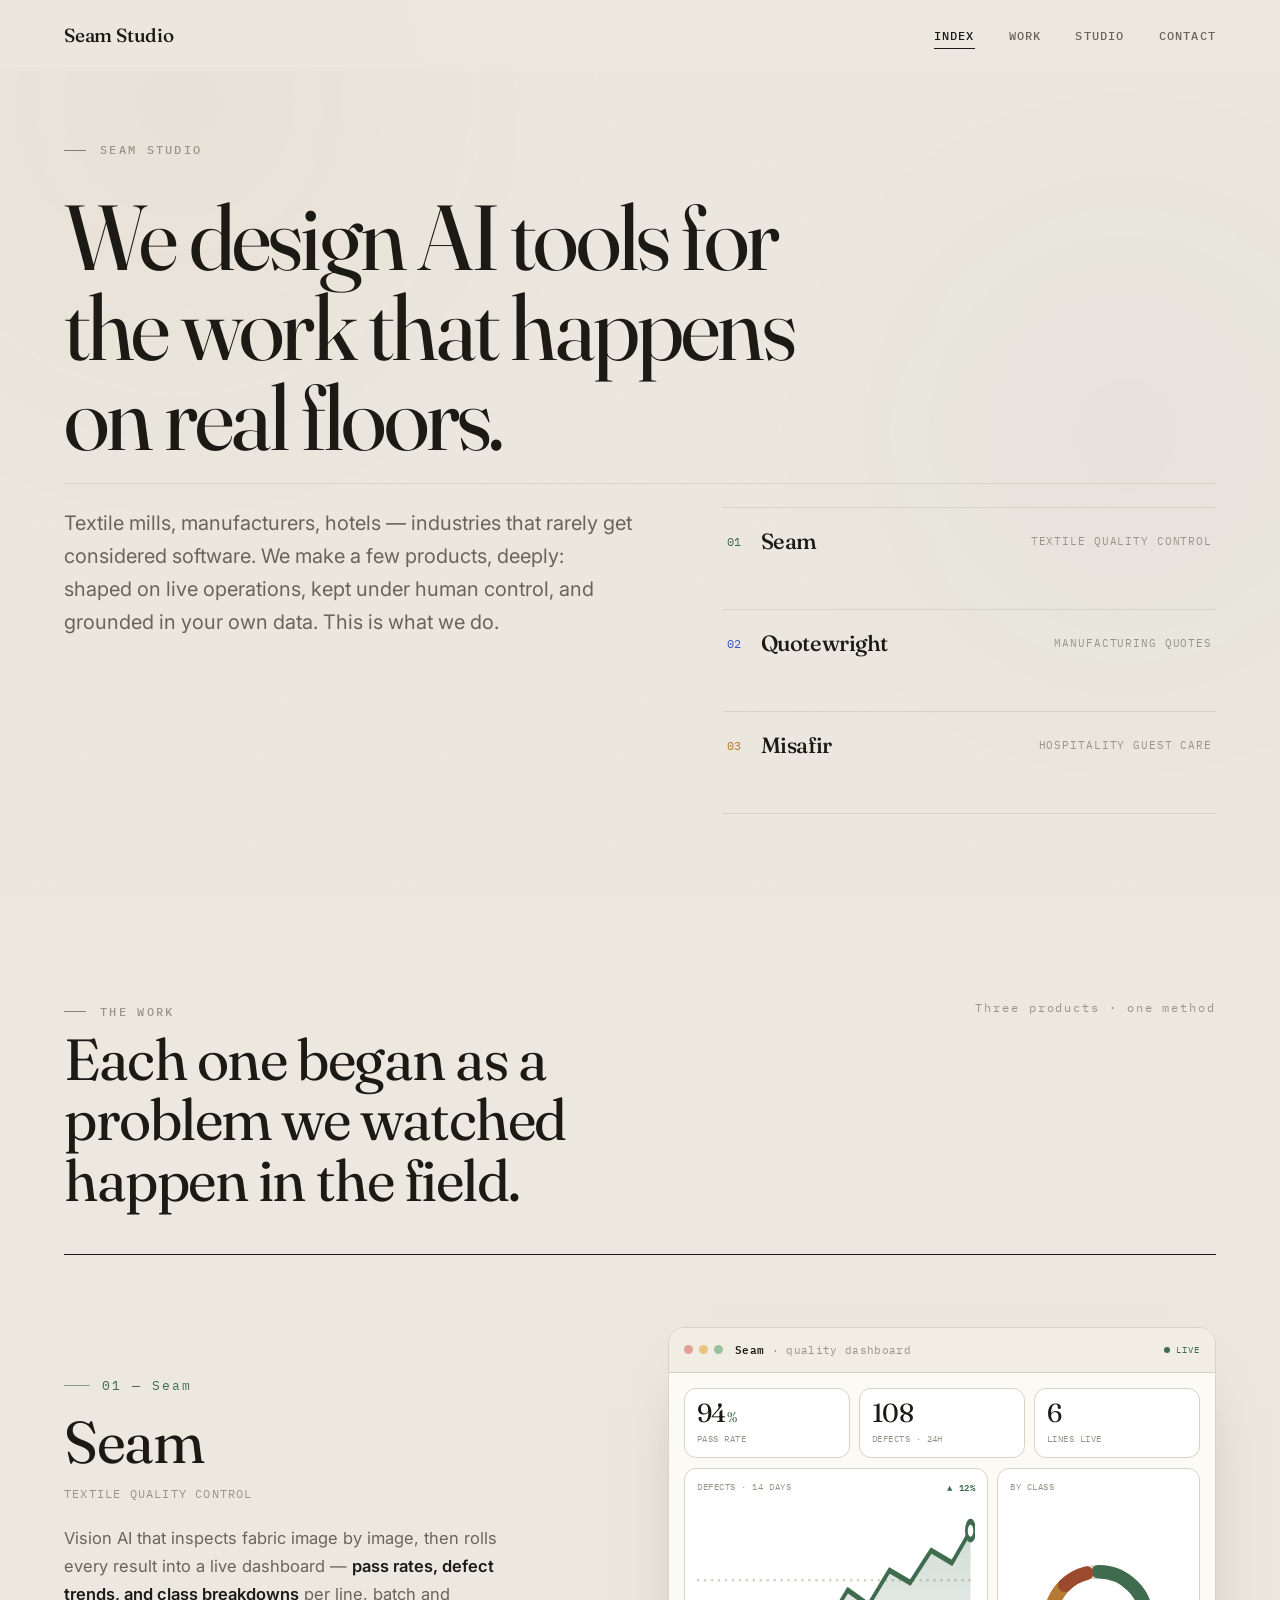
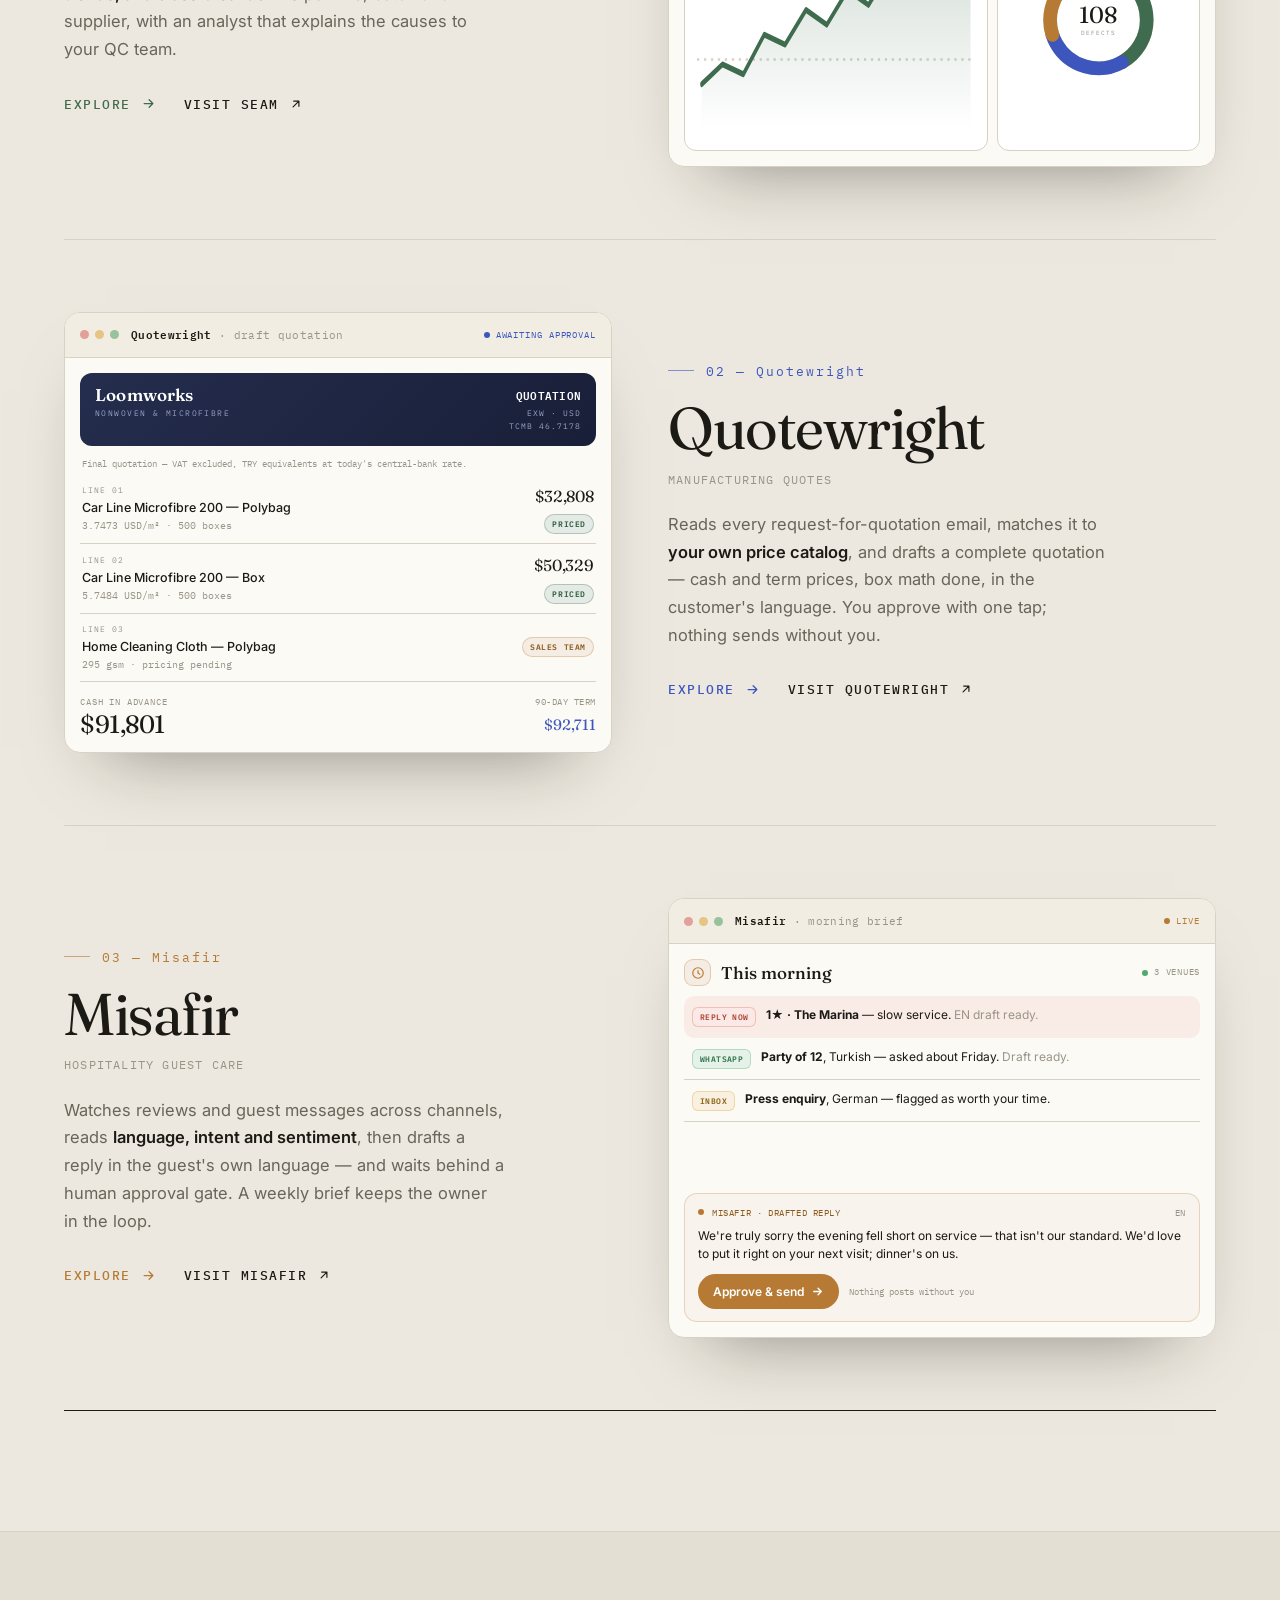
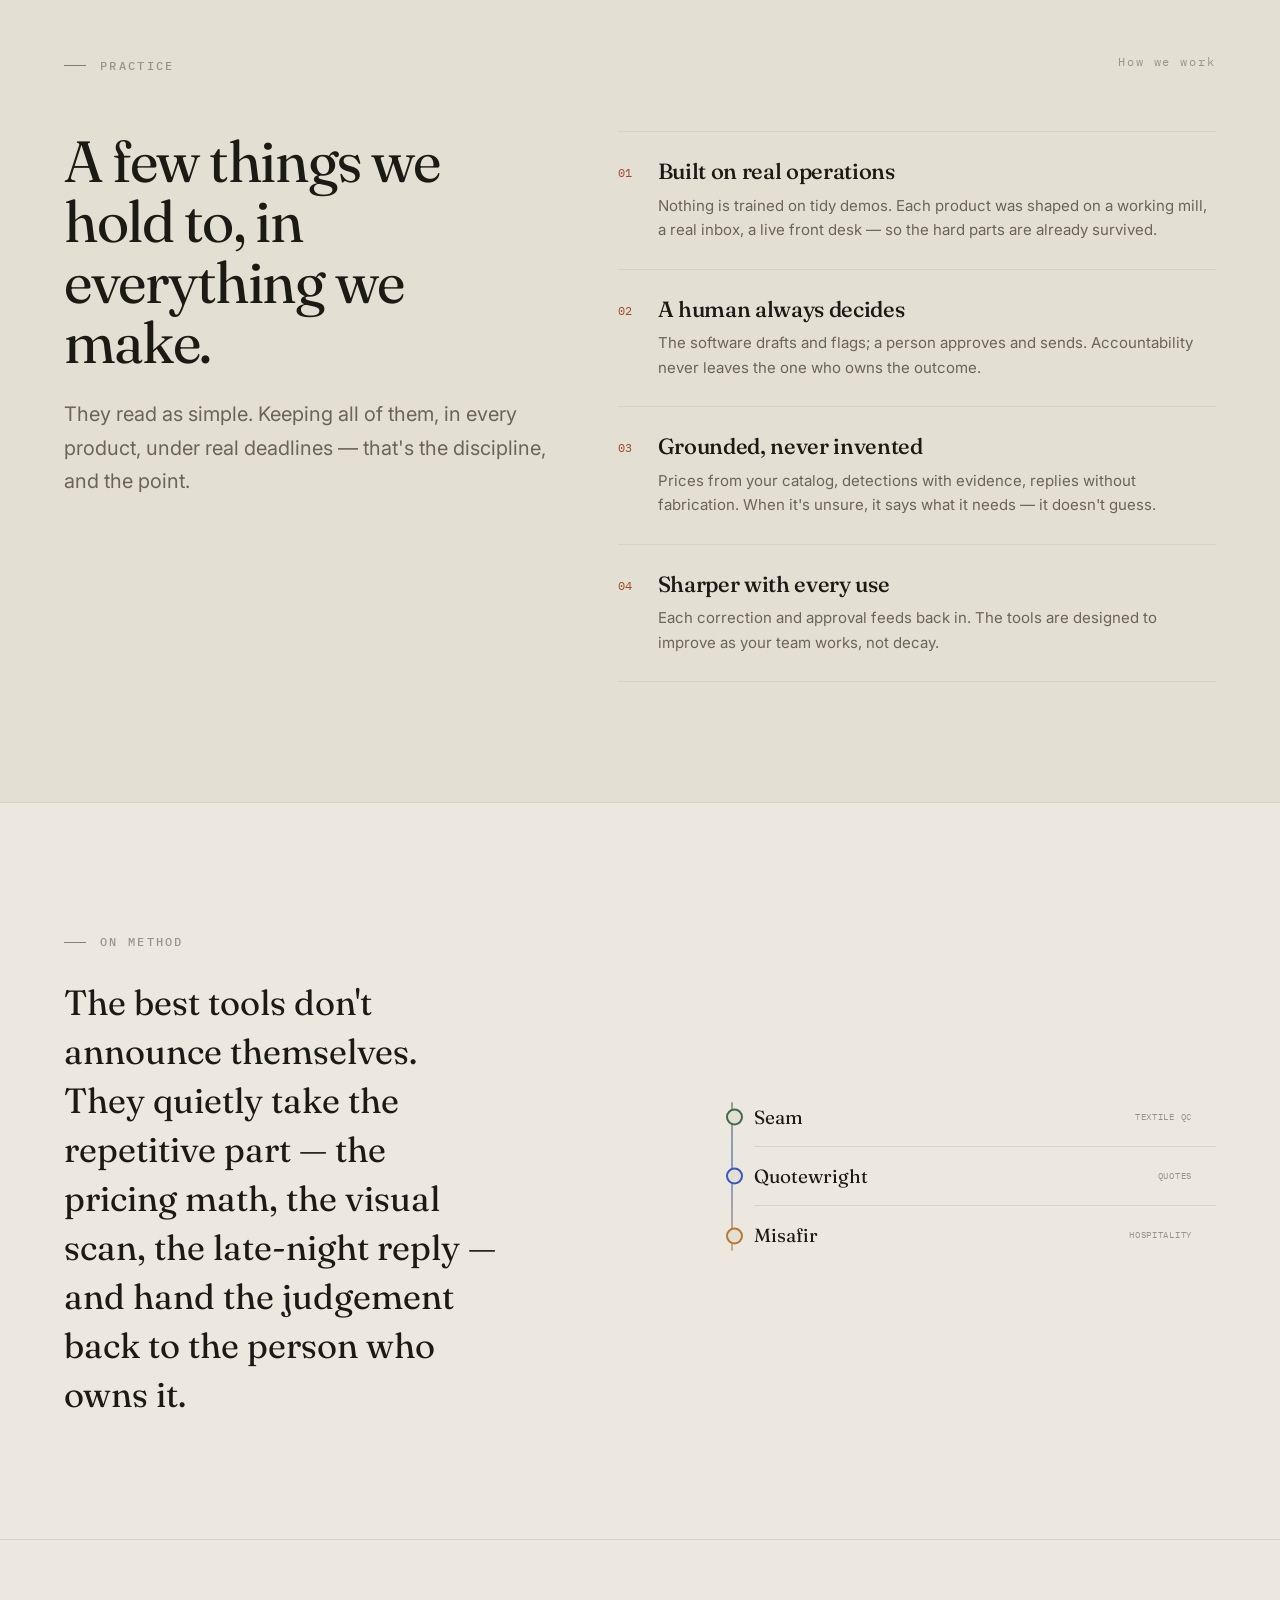
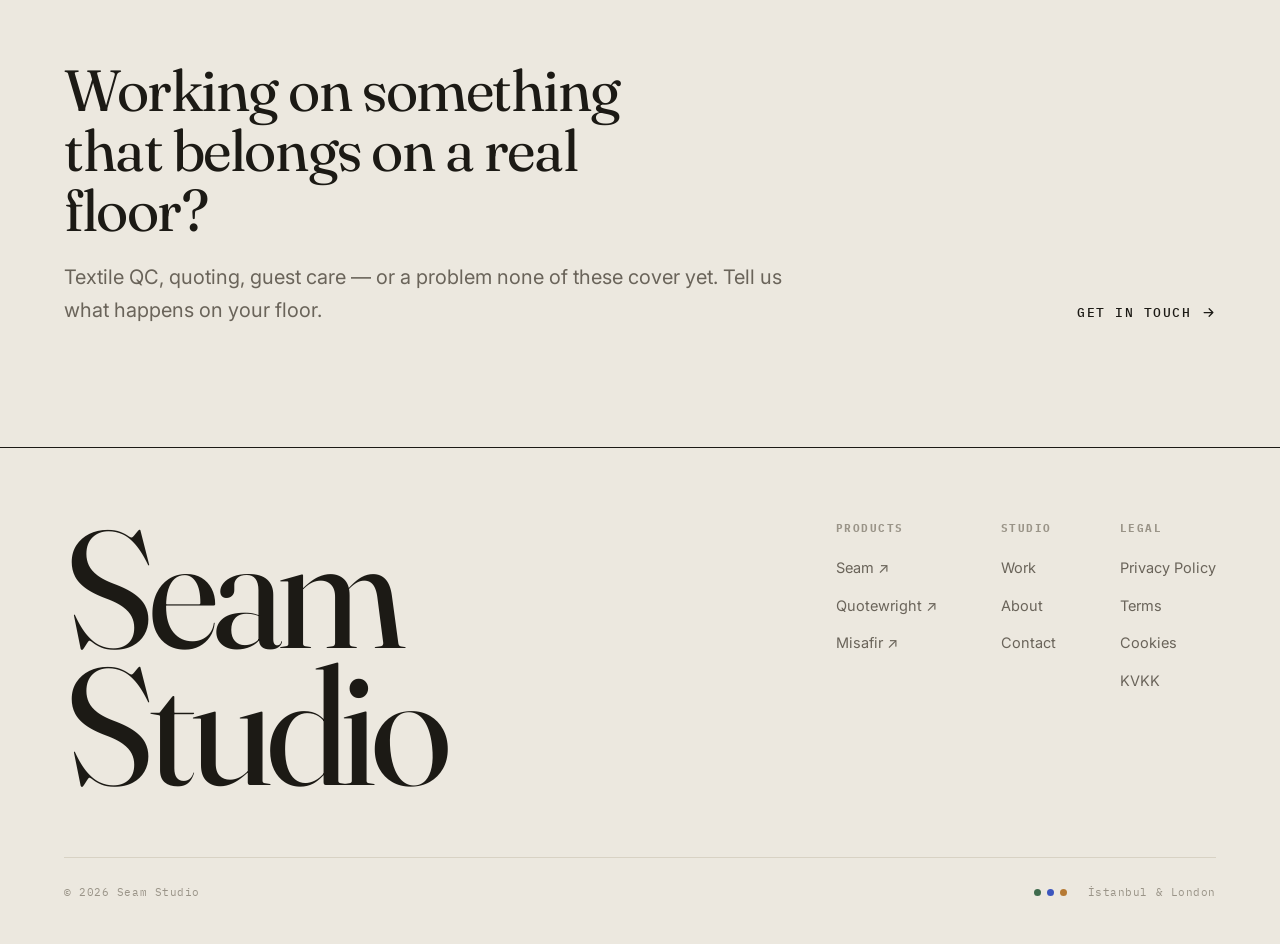
==== commit 5f904c4a: "Add legal pages: Privacy, Terms, Cookies, KVKK Add four legal documents in the site's editorial styl" ====
--- a/index.html
+++ b/index.html
@@ -1,500 +1,381 @@
-<!doctype html>
+<!DOCTYPE html>
 <html lang="en">
 <head>
-<meta charset="utf-8">
-<meta name="viewport" content="width=device-width, initial-scale=1">
-<title>seam® Studio — Websites and the systems behind them</title>
-<meta name="description" content="seam® Studio designs websites and builds the automation behind them — Seam Vision, Misafir, Quotewright. London / İstanbul.">
+<meta charset="UTF-8">
+<meta name="viewport" content="width=device-width, initial-scale=1.0">
+<title>Seam Studio — an AI product studio</title>
+<meta name="description" content="Seam Studio is an AI product studio. We design software for the work that happens on real floors — textile quality control (Seam), manufacturing quotes (Quotewright), and hospitality guest care (Misafir). Built on live operations, kept under human control.">
+<meta name="theme-color" content="#ECE8DF">
+<meta property="og:title" content="Seam Studio — an AI product studio">
+<meta property="og:description" content="We design AI tools for the work that happens on real floors. The studio behind Seam, Quotewright, and Misafir.">
+<meta property="og:type" content="website">
+<link rel="icon" href="favicon.svg" type="image/svg+xml">
 <link rel="preconnect" href="https://fonts.googleapis.com">
 <link rel="preconnect" href="https://fonts.gstatic.com" crossorigin>
-<link href="https://fonts.googleapis.com/css2?family=Inter:wght@400;500;600;700&display=swap" rel="stylesheet">
-<link rel="stylesheet" href="styles.css">
-<link rel="icon" href="data:image/svg+xml,<svg xmlns='http://www.w3.org/2000/svg' viewBox='0 0 100 100'><rect width='100' height='100' rx='18' fill='%23131313'/><path d='M20 50h60' stroke='%23D2FF37' stroke-width='7' stroke-dasharray='11 9'/></svg>">
+<link href="https://fonts.googleapis.com/css2?family=Fraunces:ital,opsz,wght@0,9..144,400..600;1,9..144,400..600&family=Inter:wght@400;500;600&family=IBM+Plex+Mono:wght@400;500&display=swap" rel="stylesheet">
+<link rel="stylesheet" href="assets/style.css?v=7">
 </head>
 <body>
-
-<header class="nav">
-  <div class="wrap navrow">
-    <a class="logo" href="index.html">seam<span style="font-size:.62em;vertical-align:.5em">®</span></a>
-    <nav class="navlinks" aria-label="Primary">
-      <a href="studio.html">Studio</a>
-      <a href="projects.html">Projects <sup>4</sup></a>
-      <a href="blog.html">Blog</a>
-      <a href="contact.html">Contact</a>
-    </nav>
-    <button class="burger" id="burger" aria-label="Menu" aria-expanded="false"><span></span><span></span></button>
+<div class="ambient" aria-hidden="true"><span class="a1"></span><span class="a2"></span></div>
+
+<nav id="nav">
+  <div class="nav-inner">
+    <a class="brand" href="index.html" aria-label="Seam Studio home">
+      <span class="brand-word">Seam Studio</span>
+    </a>
+    <ul class="nav-links">
+      <li><a href="index.html" class="active">Index</a></li>
+      <li><a href="ventures.html">Work</a></li>
+      <li><a href="studio.html">Studio</a></li>
+      <li><a href="contact.html">Contact</a></li>
+    </ul>
+    <button class="menu-toggle" id="menuToggle" aria-label="Open menu" aria-expanded="false">
+      <svg width="24" height="24" viewBox="0 0 24 24" fill="none" stroke-width="1.6"><path d="M4 8h16M4 16h16"/></svg>
+    </button>
+  </div>
+</nav>
+
+<div class="mobile-nav" id="mobileNav">
+  <a href="index.html">Index</a>
+  <a href="ventures.html">Work</a>
+  <a href="studio.html">Studio</a>
+  <a href="contact.html">Contact</a>
+</div>
+
+<main>
+
+<!-- ===================== MASTHEAD ===================== -->
+<header class="masthead">
+  <div class="wrap">
+    <div class="eyebrow rv">Seam Studio</div>
+    <h1 class="display rise">We design AI tools for the work that happens on real floors.</h1>
+    <div class="mast-grid">
+      <p class="lead rv rv-d2">Textile mills, manufacturers, hotels — industries that rarely get considered software. We make a few products, deeply: shaped on live operations, kept under human control, and grounded in your own data. This is what we do.</p>
+      <nav class="mast-index rv rv-d3" aria-label="Our products">
+        <a class="mi-row" href="ventures.html#seam" style="--vc:var(--seam)">
+          <span class="mi-num">01</span>
+          <span class="mi-name">Seam</span>
+          <span class="mi-role">Textile quality control</span>
+          <svg width="16" height="16" viewBox="0 0 24 24" fill="none" stroke-width="1.8" stroke-linecap="round" stroke-linejoin="round"><path d="M5 12h14M13 6l6 6-6 6"/></svg>
+        </a>
+        <a class="mi-row" href="ventures.html#quotewright" style="--vc:var(--qw)">
+          <span class="mi-num">02</span>
+          <span class="mi-name">Quotewright</span>
+          <span class="mi-role">Manufacturing quotes</span>
+          <svg width="16" height="16" viewBox="0 0 24 24" fill="none" stroke-width="1.8" stroke-linecap="round" stroke-linejoin="round"><path d="M5 12h14M13 6l6 6-6 6"/></svg>
+        </a>
+        <a class="mi-row" href="ventures.html#misafir" style="--vc:var(--mis)">
+          <span class="mi-num">03</span>
+          <span class="mi-name">Misafir</span>
+          <span class="mi-role">Hospitality guest care</span>
+          <svg width="16" height="16" viewBox="0 0 24 24" fill="none" stroke-width="1.8" stroke-linecap="round" stroke-linejoin="round"><path d="M5 12h14M13 6l6 6-6 6"/></svg>
+        </a>
+      </nav>
+    </div>
   </div>
 </header>
-<div class="mobilemenu" id="mobilemenu">
-  <a href="studio.html">Studio</a><a href="projects.html">Projects</a><a href="blog.html">Blog</a><a href="contact.html">Contact</a>
-</div>
-
-<div id="page">
-<main>
-
-  <!-- HERO -->
-  <div class="hero wrap" style="max-width:none;padding-left:0;padding-right:0">
-    <div class="panel smoke heropanel" style="margin:0 var(--inset)">
-      <div class="herotop">
-        <div>
-          <h1 class="wordmark">seam<span class="r">®</span></h1>
-          <div class="wordmark-sub">Studio</div>
-        </div>
-        <ul class="heroservices">
-          <li>Web Design &amp; Development</li>
-          <li>Automation &amp; AI Systems</li>
-          <li>Branding &amp; Identity</li>
-          <li>Content Systems</li>
-        </ul>
-      </div>
-      <div class="plusrow" aria-hidden="true"><span>+</span><span>+</span><span>+</span><span>+</span></div>
-      <div class="herobottom">
-        <p class="herotag">Websites that look considered, systems that keep them running. <span class="g">One studio for the front of the house and everything behind it.</span></p>
-        <span class="herocopyright">© 2026 seam® Studio</span>
-        <div class="herocard">
-          <div class="mono small">AŞ</div>
-          <div class="col">
-            <span class="role">Founder</span>
-            <span class="role">at seam®</span>
-            <span class="name">Alp<br>Şişman</span>
-            <a class="pill" href="contact.html">Let’s talk</a>
-          </div>
-        </div>
-      </div>
-    </div>
-  </div>
-
-  <!-- PROJECTS -->
-  <section id="work">
-    <div class="wrap">
-      <div class="titlerow">
-        <span class="aside-l rv">(4)</span>
-        <div class="t rv">
-          <h2 class="mega">Projects.</h2>
-          <span class="copy">©2026</span>
-        </div>
-        <p class="aside-r rv">One studio, four ventures — defect detection, hospitality AI, quote automation, and the web work that ties them together.</p>
-      </div>
-      <div class="projgrid">
-
-        <div class="proj rv">
-          <div class="bar"><span class="nm">Seam Studio.</span><span class="yr">/2026</span><a class="visit" href="projects.html#seam-studio">Visit site</a></div>
-          <a class="img" href="projects.html#seam-studio" aria-label="Seam Studio project" style="display:block">
-            <div class="anim">
-              <div class="as-stage">
-                <svg class="as-svg" viewBox="0 0 320 190" fill="none" aria-hidden="true">
-                  <g class="as-panelL">
-                    <rect x="26" y="30" width="126" height="130" rx="12" fill="#161616" stroke="rgba(255,255,255,.3)" stroke-width="1.5"/>
-                    <rect class="as-wf" x="42" y="50" width="66" height="10" rx="5" fill="rgba(255,255,255,.5)"/>
-                    <rect class="as-wf w2" x="42" y="70" width="94" height="5" rx="2.5" fill="rgba(255,255,255,.18)"/>
-                    <rect class="as-wf w3" x="42" y="82" width="80" height="5" rx="2.5" fill="rgba(255,255,255,.18)"/>
-                    <rect class="as-wf w4" x="42" y="94" width="88" height="5" rx="2.5" fill="rgba(255,255,255,.18)"/>
-                    <rect class="as-wf w2" x="42" y="116" width="94" height="28" rx="6" fill="rgba(255,255,255,.08)"/>
-                  </g>
-                  <g class="as-panelR">
-                    <rect x="168" y="30" width="126" height="130" rx="12" fill="#161616" stroke="rgba(255,255,255,.3)" stroke-width="1.5"/>
-                    <rect class="as-wf" x="184" y="50" width="94" height="52" rx="8" fill="rgba(255,255,255,.1)"/>
-                    <path class="as-wf w2" d="M196 90l14-16 12 10 16-20" stroke="rgba(255,255,255,.4)" stroke-width="2" fill="none" stroke-linecap="round"/>
-                    <g class="as-cta">
-                      <rect class="as-wf w3" x="184" y="114" width="58" height="26" rx="13" fill="#D2FF37"/>
-                      <circle class="as-wf w3" cx="230" cy="127" r="2.5" fill="#111"/>
-                    </g>
-                  </g>
-                  <line class="as-seamglow" x1="160" y1="20" x2="160" y2="170" stroke="rgba(210,255,55,.5)" stroke-width="6" stroke-linecap="round"/>
-                  <path class="as-seam" d="M160 20v150" stroke="#D2FF37" stroke-width="2"/>
-                  <g class="as-needle"><circle cx="160" cy="95" r="4" fill="#D2FF37"/><circle cx="160" cy="95" r="8" fill="none" stroke="rgba(210,255,55,.35)" stroke-width="1.5"/></g>
-                  <path class="as-cursor" d="M206 130l7 17 3-7 7-3-17-7Z" fill="#fff" stroke="#111" stroke-width="1" transform="translate(6,-4)"/>
-                </svg>
+
+<!-- ===================== THE WORK ===================== -->
+<section class="section" id="work">
+  <div class="wrap">
+    <div class="section-head">
+      <div class="eyebrow rv">The Work</div>
+      <div class="section-index rv">Three products · one method</div>
+    </div>
+    <h2 class="rise" style="max-width:16ch">Each one began as a problem we watched happen in the field.</h2>
+
+    <div class="work-list">
+      <!-- SEAM -->
+      <article class="work-entry" style="--vc:var(--seam)">
+        <div class="we-copy">
+          <div class="we-index rv">01 — Seam</div>
+          <div class="we-name rv rv-d1">Seam</div>
+          <div class="we-role rv rv-d1">Textile quality control</div>
+          <p class="we-desc rv rv-d2">Vision AI that inspects fabric image by image, then rolls every result into a live dashboard — <b>pass rates, defect trends, and class breakdowns</b> per line, batch and supplier, with an analyst that explains the causes to your QC team.</p>
+          <div class="we-links rv rv-d3">
+            <a class="alink we-link" href="ventures.html#seam">Explore
+              <svg width="15" height="15" viewBox="0 0 24 24" fill="none" stroke="currentColor" stroke-width="2" stroke-linecap="round" stroke-linejoin="round"><path d="M5 12h14M13 6l6 6-6 6"/></svg>
+            </a>
+            <a class="alink we-visit" href="https://seam.seamuk.com" target="_blank" rel="noopener">Visit Seam
+              <svg width="14" height="14" viewBox="0 0 24 24" fill="none" stroke="currentColor" stroke-width="2" stroke-linecap="round" stroke-linejoin="round"><path d="M7 17L17 7M8 7h9v9"/></svg>
+            </a>
+          </div>
+        </div>
+        <div class="screen rv rv-d2" style="--vc:var(--seam)">
+          <div class="screen-chrome">
+            <span class="screen-dots"><i></i><i></i><i></i></span>
+            <span class="screen-title"><b>Seam</b> · quality dashboard</span>
+            <span class="screen-live">Live</span>
+          </div>
+          <div class="screen-body">
+            <div class="app-dash">
+              <div class="dash-stats">
+                <div class="dstat"><div class="n"><span data-count="94">0</span><span class="u">%</span></div><div class="l">Pass rate</div></div>
+                <div class="dstat"><div class="n"><span data-count="108">0</span></div><div class="l">Defects · 24h</div></div>
+                <div class="dstat"><div class="n"><span data-count="6">0</span></div><div class="l">Lines live</div></div>
+              </div>
+              <div class="dash-panels">
+                <div class="dpanel">
+                  <div class="ph"><span>Defects · 14 days</span><span class="delta">&#9650; 12%</span></div>
+                  <div class="trend">
+                    <svg viewBox="0 0 240 96" preserveAspectRatio="none">
+                      <defs><linearGradient id="seamgrad" x1="0" y1="0" x2="0" y2="1"><stop offset="0" stop-color="#3F6B4E" stop-opacity="0.24"/><stop offset="1" stop-color="#3F6B4E" stop-opacity="0"/></linearGradient></defs>
+                      <g class="trend-grid"><line x1="0" y1="32" x2="240" y2="32"/><line x1="0" y1="64" x2="240" y2="64"/></g>
+                      <path class="trend-area" d="M4,74 L22,66 L40,70 L58,54 L76,58 L94,44 L112,50 L130,36 L148,42 L166,28 L184,33 L202,20 L220,25 L236,12 L236,92 L4,92 Z" fill="url(#seamgrad)"/>
+                      <path class="trend-line" d="M4,74 L22,66 L40,70 L58,54 L76,58 L94,44 L112,50 L130,36 L148,42 L166,28 L184,33 L202,20 L220,25 L236,12"/>
+                      <circle class="trend-dot" cx="236" cy="12" r="3.6"/>
+                    </svg>
+                  </div>
+                </div>
+                <div class="dpanel">
+                  <div class="ph"><span>By class</span></div>
+                  <div class="donut">
+                    <svg viewBox="0 0 120 120">
+                      <circle class="donut-track" cx="60" cy="60" r="46"/>
+                      <circle class="donut-seg s1" cx="60" cy="60" r="46" stroke="#3F6B4E" style="--seg:121" transform="rotate(-90 60 60)"/>
+                      <circle class="donut-seg s2" cx="60" cy="60" r="46" stroke="#3C56BE" style="--seg:81" transform="rotate(61 60 60)"/>
+                      <circle class="donut-seg s3" cx="60" cy="60" r="46" stroke="#B67A34" style="--seg:52" transform="rotate(162 60 60)"/>
+                      <circle class="donut-seg s4" cx="60" cy="60" r="46" stroke="#9C4A2E" style="--seg:24" transform="rotate(226 60 60)"/>
+                      <text class="donut-num" x="60" y="58" text-anchor="middle" dominant-baseline="middle">108</text>
+                      <text class="donut-cap" x="60" y="74" text-anchor="middle">DEFECTS</text>
+                    </svg>
+                  </div>
+                </div>
               </div>
             </div>
-            <div class="mark">Seam Studio</div>
-          </a>
-        </div>
-
-        <div class="proj rv">
-          <div class="bar"><span class="nm">Seam Vision.</span><span class="yr">/2025</span><a class="visit" href="https://seam.seamuk.com" target="_blank" rel="noopener">Visit site</a></div>
-          <a class="img" href="projects.html#seam-vision" aria-label="Seam Vision project" style="display:block">
-            <div class="anim">
-              <div class="av-frame">
-                <div class="av-head">
-                  <span class="dots"><i></i><i></i><i></i></span>
-                  <span class="t">Seam Vision — Line 2</span>
-                  <span class="live"><i></i>LIVE</span>
-                </div>
-                <div class="av-fabric"></div>
-                <div class="av-scan"></div>
-                <div class="av-box av-b1"><span class="frame"></span><b>SLUB</b><span class="conf">98.4%</span></div>
-                <div class="av-box av-b2"><span class="frame"></span><b>STAIN</b><span class="conf">96.1%</span></div>
-                <div class="av-side">
-                  <div class="av-tile"><div class="k">Inspected today</div><div class="v">2,140 m²<em>▲</em></div></div>
-                  <div class="av-flag"><i></i>Slub — row 214, cam 3</div>
-                  <div class="av-flag f2"><i></i>Stain — row 231, cam 1</div>
-                  <div class="av-tile"><div class="k">Line rate</div><div class="av-bars"><i></i><i></i><i></i><i></i><i></i><i></i></div></div>
-                </div>
+          </div>
+        </div>
+      </article>
+
+      <!-- QUOTEWRIGHT -->
+      <article class="work-entry flip" style="--vc:var(--qw)">
+        <div class="we-copy">
+          <div class="we-index rv">02 — Quotewright</div>
+          <div class="we-name rv rv-d1">Quotewright</div>
+          <div class="we-role rv rv-d1">Manufacturing quotes</div>
+          <p class="we-desc rv rv-d2">Reads every request-for-quotation email, matches it to <b>your own price catalog</b>, and drafts a complete quotation — cash and term prices, box math done, in the customer's language. You approve with one tap; nothing sends without you.</p>
+          <div class="we-links rv rv-d3">
+            <a class="alink we-link" href="ventures.html#quotewright">Explore
+              <svg width="15" height="15" viewBox="0 0 24 24" fill="none" stroke="currentColor" stroke-width="2" stroke-linecap="round" stroke-linejoin="round"><path d="M5 12h14M13 6l6 6-6 6"/></svg>
+            </a>
+            <a class="alink we-visit" href="https://quotewright.seamuk.com" target="_blank" rel="noopener">Visit Quotewright
+              <svg width="14" height="14" viewBox="0 0 24 24" fill="none" stroke="currentColor" stroke-width="2" stroke-linecap="round" stroke-linejoin="round"><path d="M7 17L17 7M8 7h9v9"/></svg>
+            </a>
+          </div>
+        </div>
+        <div class="screen rv rv-d2" style="--vc:var(--qw)">
+          <div class="screen-chrome">
+            <span class="screen-dots"><i></i><i></i><i></i></span>
+            <span class="screen-title"><b>Quotewright</b> · draft quotation</span>
+            <span class="screen-live">Awaiting approval</span>
+          </div>
+          <div class="screen-body">
+            <div class="qdoc">
+              <div class="qdoc-head">
+                <div class="co">Loomworks<small>Nonwoven &amp; Microfibre</small></div>
+                <div class="mt"><b>Quotation</b>EXW · USD<br>TCMB 46.7178</div>
+              </div>
+              <div class="qdoc-sub">Final quotation — VAT excluded, TRY equivalents at today's central-bank rate.</div>
+              <div class="qrows">
+                <div class="qrow">
+                  <div class="pd"><div class="ln">Line 01</div><div class="nm">Car Line Microfibre 200 — Polybag</div><div class="sp">3.7473 USD/m² · 500 boxes</div></div>
+                  <div class="rt"><div class="amt">$32,808</div><span class="pill priced">Priced</span></div>
+                </div>
+                <div class="qrow">
+                  <div class="pd"><div class="ln">Line 02</div><div class="nm">Car Line Microfibre 200 — Box</div><div class="sp">5.7484 USD/m² · 500 boxes</div></div>
+                  <div class="rt"><div class="amt">$50,329</div><span class="pill priced">Priced</span></div>
+                </div>
+                <div class="qrow">
+                  <div class="pd"><div class="ln">Line 03</div><div class="nm">Home Cleaning Cloth — Polybag</div><div class="sp">295 gsm · pricing pending</div></div>
+                  <div class="rt"><span class="pill sales">Sales team</span></div>
+                </div>
+              </div>
+              <div class="qgrand">
+                <div><div class="lbl">Cash in advance</div><div class="cash"><span data-count="91801" data-prefix="$">$0</span></div></div>
+                <div class="rt">90-day term<b><span data-count="92711" data-prefix="$">$0</span></b></div>
               </div>
             </div>
-            <div class="mark">Seam Vision</div>
-          </a>
-        </div>
-
-        <div class="proj rv">
-          <div class="bar"><span class="nm">Quotewright.</span><span class="yr">/2026</span><a class="visit" href="https://quotewright.seamuk.com" target="_blank" rel="noopener">Visit site</a></div>
-          <a class="img" href="projects.html#quotewright" aria-label="Quotewright project" style="display:block">
-            <div class="anim">
-              <div class="aq-mail">
-                <div class="subj"><i></i>Re: RFQ — nonwoven rolls</div>
-                <div class="from">customer@buyer.de → sales</div>
-                <div class="line"></div><div class="line"></div><div class="line"></div><div class="line"></div>
-                <span class="aq-att"><b>⌗</b> RFQ_lines.xlsx</span>
-              </div>
-              <div class="aq-flow"><span class="track"></span><span class="dot"></span></div>
-              <div class="aq-quote">
-                <div class="lh"><span class="wm">QUOTATION</span><span class="no">№ 2026-041</span></div>
-                <div class="aq-langs"><i class="on">DE</i><i>EN</i><i>TR</i></div>
-                <div class="aq-row"><span class="l"><span class="p">Nonwoven roll · 220 gsm</span><span class="s">OK0220SD1659H915</span></span><b>€0.72/m²</b></div>
-                <div class="aq-row"><span class="l"><span class="p">Microfibre cloth · 32×38</span><span class="s">3 pcs / pack · 48 / box</span></span><b>$1.37/pk</b></div>
-                <div class="aq-row"><span class="l"><span class="p">Uncatalogued item</span><span class="s">no price invented</span></span><b class="pend">→ sales team</b></div>
-                <div class="aq-total"><span>Grand total</span><span class="sum"><i></i>€72,000.00</span></div>
-              </div>
-              <div class="aq-stamp">Draft — human approves</div>
+          </div>
+        </div>
+      </article>
+
+      <!-- MISAFIR -->
+      <article class="work-entry" style="--vc:var(--mis)">
+        <div class="we-copy">
+          <div class="we-index rv">03 — Misafir</div>
+          <div class="we-name rv rv-d1">Misafir</div>
+          <div class="we-role rv rv-d1">Hospitality guest care</div>
+          <p class="we-desc rv rv-d2">Watches reviews and guest messages across channels, reads <b>language, intent and sentiment</b>, then drafts a reply in the guest's own language — and waits behind a human approval gate. A weekly brief keeps the owner in the loop.</p>
+          <div class="we-links rv rv-d3">
+            <a class="alink we-link" href="ventures.html#misafir">Explore
+              <svg width="15" height="15" viewBox="0 0 24 24" fill="none" stroke="currentColor" stroke-width="2" stroke-linecap="round" stroke-linejoin="round"><path d="M5 12h14M13 6l6 6-6 6"/></svg>
+            </a>
+            <a class="alink we-visit" href="https://misafir.seamuk.com" target="_blank" rel="noopener">Visit Misafir
+              <svg width="14" height="14" viewBox="0 0 24 24" fill="none" stroke="currentColor" stroke-width="2" stroke-linecap="round" stroke-linejoin="round"><path d="M7 17L17 7M8 7h9v9"/></svg>
+            </a>
+          </div>
+        </div>
+        <div class="screen rv rv-d2" style="--vc:var(--mis)">
+          <div class="screen-chrome">
+            <span class="screen-dots"><i></i><i></i><i></i></span>
+            <span class="screen-title"><b>Misafir</b> · morning brief</span>
+            <span class="screen-live">Live</span>
+          </div>
+          <div class="screen-body">
+            <div class="digest">
+              <div class="dg-head">
+                <span class="ic"><svg viewBox="0 0 24 24" fill="none"><circle cx="12" cy="12" r="9"/><path stroke-linecap="round" stroke-linejoin="round" d="M12 8v4l3 2"/></svg></span>
+                <span class="t">This morning</span>
+                <span class="live">3 venues</span>
+              </div>
+              <div class="dg-list">
+                <div class="dg-row active">
+                  <span class="dg-pill now">Reply now</span>
+                  <span class="tx"><b>1★ · The Marina</b> — slow service. <span class="mut">EN draft ready.</span></span>
+                </div>
+                <div class="dg-row">
+                  <span class="dg-pill wa">WhatsApp</span>
+                  <span class="tx"><b>Party of 12</b>, Turkish — asked about Friday. <span class="mut">Draft ready.</span></span>
+                </div>
+                <div class="dg-row">
+                  <span class="dg-pill inbox">Inbox</span>
+                  <span class="tx"><b>Press enquiry</b>, German — flagged as worth your time.</span>
+                </div>
+              </div>
+              <div class="dg-draft">
+                <div class="dh">Misafir · drafted reply<span class="l">EN</span></div>
+                <div class="rp">We're truly sorry the evening fell short on service — that isn't our standard. We'd love to put it right on your next visit; dinner's on us.</div>
+                <div class="cact">
+                  <span class="send">Approve &amp; send
+                    <svg width="13" height="13" viewBox="0 0 24 24" fill="none" stroke="currentColor" stroke-width="2.4" stroke-linecap="round" stroke-linejoin="round"><path d="M5 12h14M13 6l6 6-6 6"/></svg>
+                  </span>
+                  <small>Nothing posts without you</small>
+                </div>
+              </div>
             </div>
-            <div class="mark">Quotewright</div>
-          </a>
-        </div>
-
-        <div class="proj rv">
-          <div class="bar"><span class="nm">Misafir.</span><span class="yr">/2026</span><a class="visit" href="https://misafir.seamuk.com" target="_blank" rel="noopener">Visit site</a></div>
-          <a class="img" href="projects.html#misafir" aria-label="Misafir project" style="display:block">
-            <div class="anim">
-              <div class="am-toast"><div class="tt"><i></i>Reservation confirmed</div><div class="ts">Sat 21:00 · table for 4 · seaside</div></div>
-              <div class="am-frame">
-                <div class="am-head"><span class="logo">M</span><span class="t">Misafir — guest desk</span><span class="on"><i></i>online</span></div>
-                <div class="am-chat">
-                  <div class="am-b am-guest">
-                    <div class="who">Guest review · Google</div>
-                    Lovely evening by the water — though service was slow to start.
-                    <div class="am-stars"><i>★</i><i>★</i><i>★</i><i>★</i>★</div>
-                  </div>
-                  <div class="am-typing"><i></i><i></i><i></i></div>
-                  <div class="am-b am-draft">
-                    <span class="lang">EN</span>
-                    <div class="who">Misafir — drafted reply</div>
-                    Thank you for the kind words — and you’re right about the wait. We’ve shared it with the team for Saturday service…
-                  </div>
-                  <div class="am-approve"><span class="hold">held for approval</span><span class="tick">✓ Approve &amp; send</span></div>
-                </div>
-              </div>
-            </div>
-            <div class="mark">Misafir</div>
-          </a>
-        </div>
-
-      </div>
-    </div>
-  </section>
-
-  <!-- WHY -->
-  <section id="why" style="padding-top:0">
-    <div class="wrap">
-      <div class="statement">
-        <span class="label rv"><svg viewBox="0 0 17 17" fill="none"><circle cx="8.5" cy="8.5" r="7.5" stroke="currentColor" stroke-width="1.4"/><path d="M8.5 5v7M5 8.5h7" stroke="currentColor" stroke-width="1.4"/></svg>Why choose us</span>
-        <h2 class="big rv">Considered design for every project, <span class="g">with the system behind it built to last.</span></h2>
-      </div>
-      <div class="substatement rv">
-        <p><span class="g">No fluff. Just build.</span> Design and engineering from one pair of hands, so nothing gets lost between the brief and the launch.</p>
-      </div>
-    </div>
-  </section>
-
-  <!-- SERVICES -->
-  <div class="panel svcpanel">
-    <div class="inner">
-      <span class="label rv"><svg viewBox="0 0 17 17" fill="none"><circle cx="8.5" cy="8.5" r="7.5" stroke="currentColor" stroke-width="1.4"/><path d="M8.5 5v7M5 8.5h7" stroke="currentColor" stroke-width="1.4"/></svg>What we do</span>
-      <h2 class="mega rv">Services.<span class="sup">(4)</span></h2>
-      <div class="svclist">
-        <a class="svcrow rv" href="contact.html">
-          <span class="no">/001</span>
-          <h3>Web design &amp; development</h3>
-          <div class="tags"><span class="tag">Art direction</span><span class="tag">UX / UI</span><span class="tag">Framer / Next.js</span><span class="tag">CMS</span></div>
-          <span class="go">↗</span>
-        </a>
-        <a class="svcrow rv" href="contact.html">
-          <span class="no">/002</span>
-          <h3>Automation &amp; AI systems</h3>
-          <div class="tags"><span class="tag">n8n</span><span class="tag">Integrations</span><span class="tag">LLM agents</span><span class="tag">Email / WhatsApp</span></div>
-          <span class="go">↗</span>
-        </a>
-        <a class="svcrow rv" href="contact.html">
-          <span class="no">/003</span>
-          <h3>Branding &amp; identity</h3>
-          <div class="tags"><span class="tag">Logo</span><span class="tag">Typography</span><span class="tag">Guidelines</span><span class="tag">Assets</span></div>
-          <span class="go">↗</span>
-        </a>
-        <a class="svcrow rv" href="contact.html">
-          <span class="no">/004</span>
-          <h3>Content systems</h3>
-          <div class="tags"><span class="tag">Reviews</span><span class="tag">Social</span><span class="tag">Digests</span><span class="tag">Human approval gate</span></div>
-          <span class="go">↗</span>
-        </a>
-      </div>
-    </div>
-  </div>
-
-  <!-- ABOUT / PROCESS -->
-  <section id="studio">
-    <div class="wrap">
-      <div class="abouthead">
-        <span class="label rv"><svg viewBox="0 0 17 17" fill="none"><circle cx="8.5" cy="8.5" r="7.5" stroke="currentColor" stroke-width="1.4"/><path d="M8.5 5v7M5 8.5h7" stroke="currentColor" stroke-width="1.4"/></svg>About us</span>
-        <div class="aboutbody">
-          <div class="brandmini rv">seam®</div>
-          <h2 class="big rv">How we launch websites <span class="g">and the systems behind them.</span></h2>
-          <p class="sub rv">One studio combining design, engineering and automation — so the site you see and the machinery you don’t are built as one thing.</p>
-        </div>
-      </div>
-      <div class="steps">
-        <div class="step rv"><span class="no">/01</span><h3>Discovery</h3><p>We map what you have, what your guests or customers need, and where the seams are today.</p></div>
-        <div class="step rv"><span class="no">/02</span><h3>Design</h3><p>Direction, type and layout — enough fidelity to feel the site before a line is built.</p></div>
-        <div class="step rv"><span class="no">/03</span><h3>Build</h3><p>Front end and the automation behind it, built together, not stitched on after.</p></div>
-        <div class="step rv"><span class="no">/04</span><h3>Launch &amp; care</h3><p>Ship, hand over the keys, and stay on for the parts that keep moving.</p></div>
-      </div>
-    </div>
-  </section>
-
-  <!-- EXPERIENCES / WHAT THE SYSTEMS DO -->
-  <section id="experiences" style="padding-top:0">
-    <div class="bigimage rv"></div>
-    <div class="wrap exphead">
-      <div class="titlerow" style="margin-bottom:0">
-        <span class="label rv" style="align-self:center"><svg viewBox="0 0 17 17" fill="none"><circle cx="8.5" cy="8.5" r="7.5" stroke="currentColor" stroke-width="1.4"/><path d="M8.5 5v7M5 8.5h7" stroke="currentColor" stroke-width="1.4"/></svg>In production</span>
-        <div class="t rv"><h2 class="mega">Experiences.</h2></div>
-        <span></span>
-      </div>
-      <div class="quotecards">
-        <div class="qcard rv">
-          <span class="vchip">Quotewright®</span>
-          <p class="quote">Reads multilingual RFQ emails and drafts catalogue-accurate quotes.</p>
-          <p class="sub">It never invents a price — anything uncatalogued routes to the sales team.</p>
-          <div class="foot"><a class="go2" href="https://quotewright.seamuk.com" target="_blank" rel="noopener">quotewright.seamuk.com ↗</a><span class="plus">+</span></div>
-        </div>
-        <div class="qcard rv">
-          <span class="vchip">Misafir®</span>
-          <p class="quote">Drafts replies to guest reviews and messages in the guest’s own language.</p>
-          <p class="sub">Draft-first with a human approval gate — nothing sends without sign-off.</p>
-          <div class="foot"><a class="go2" href="https://misafir.seamuk.com" target="_blank" rel="noopener">misafir.seamuk.com ↗</a><span class="plus">+</span></div>
-        </div>
-        <div class="qcard rv">
-          <span class="vchip">Seam Vision®</span>
-          <p class="quote">Computer vision that flags fabric defects on the production line.</p>
-          <p class="sub">Built for textile manufacturing — live demo on the Seam Vision site.</p>
-          <div class="foot"><a class="go2" href="https://seam.seamuk.com" target="_blank" rel="noopener">seam.seamuk.com ↗</a><span class="plus">+</span></div>
-        </div>
-        <div class="qcard rv">
-          <span class="vchip">Seam Studio®</span>
-          <p class="quote">The web work that ties it together — sites, brands, and integrations.</p>
-          <p class="sub">Early studio, real systems in production. References on request.</p>
-          <div class="foot"><a class="go2" href="contact.html">Work with us ↗</a><span class="plus">+</span></div>
-        </div>
-      </div>
-      <div class="statrow">
-        <div class="stat rv"><span class="vchip">Quotewright®</span><div class="n">600+</div><div class="d">Catalogue items matched and priced automatically</div></div>
-        <div class="stat rv"><span class="vchip">Quotewright®</span><div class="n">5</div><div class="d">Languages quotes go out in — TR, EN, DE, BG, FR</div></div>
-        <div class="stat rv"><span class="vchip">Quotewright® + Misafir®</span><div class="n">100%</div><div class="d">Drafts held for human sign-off before anything sends</div></div>
-        <div class="stat rv"><span class="vchip">Quotewright®</span><div class="n">0</div><div class="d">Prices invented — ever. Uncatalogued items go to sales</div></div>
-      </div>
-    </div>
-  </section>
-
-  <!-- CASE STUDY -->
-  <section id="case" style="padding-top:0">
-    <div class="wrap">
-      <div class="casegrid">
-        <div class="ccard imgcard rv">
-          <div class="content">
-            <div class="wm">Quotewright<span style="font-size:.45em;vertical-align:.6em">®</span></div>
-            <div class="cap">
-              <span class="t">From inbox to branded quote, automatically.</span>
-              <span class="s">by seam®</span>
-            </div>
-          </div>
-          <a class="live" style="position:absolute;left:28px;bottom:26px;font-size:13px;color:rgba(255,255,255,.85);z-index:3" href="projects.html#quotewright">Case study ↗</a>
-        </div>
-        <div class="ccard rv">
-          <span class="vchip">Quotewright®</span>
-          <div class="kpilabel">RFQ handling, before → after:</div>
-          <div class="kpi">Days → minutes,<br>every line covered</div>
-          <p class="note">Multilingual request-for-quote emails read in full, matched against a 600+ item catalogue, and drafted as branded replies.</p>
-        </div>
-        <div class="ccard rv">
-          <div class="ringwrap">
-            <div class="ring">
-              <svg viewBox="0 0 110 110"><circle cx="55" cy="55" r="48" fill="none" stroke="#EDEDED" stroke-width="9"/><circle cx="55" cy="55" r="48" fill="none" stroke="#131313" stroke-width="9" stroke-linecap="round" stroke-dasharray="301.6" stroke-dashoffset="0"/></svg>
-              <span class="val">100%</span>
-            </div>
-            <div class="kpilabel" style="margin:0">Catalogue-accurate pricing</div>
-            <p class="note" style="margin-top:2px">Validated against the manufacturer’s real historical quotes — reproduced to the cent.</p>
-          </div>
-        </div>
-        <div class="ccard rv">
-          <span class="vchip">Quotewright®</span>
-          <div style="display:flex;align-items:center;gap:10px"><span class="kpi" style="font-size:28px">5</span><span class="chip">TR EN DE BG FR</span></div>
-          <div class="kpilabel" style="margin-top:6px">Reply languages, detected from the customer’s email</div>
-          <p class="note">Terms, totals and footers localise automatically; the plain-text fallback is always included.</p>
-        </div>
-        <div class="ccard rv">
-          <span class="vchip">Misafir®</span>
-          <div class="kpilabel">Hospitality, same pattern:</div>
-          <div class="kpi">Reviews, reservations,<br>guest messages</div>
-          <p class="note">Triage, drafting and weekly owner digests — every outbound message held for human approval.</p>
-        </div>
-      </div>
-    </div>
-  </section>
-
-  <!-- THE FACE BEHIND THE PROJECTS -->
-  <section id="team">
-    <div class="wrap">
-      <div class="bloghead">
-        <h2 class="big rv">The face behind <span class="g">the projects.</span></h2>
-        <p class="sub rv">A one-person studio by design — with specialists brought in per project when the work calls for it.</p>
-      </div>
-      <div class="facegrid">
-        <div class="tcard rv">
-          <div class="mono fill">AŞ</div>
-          <div class="meta"><b>Alp Şişman</b><span>Founder · Design engineer</span></div>
-        </div>
-        <div class="facebio rv">
-          <p><b>Alp Şişman</b> is an Information Management for Business student at <b>UCL</b>, building Seam between London and İstanbul. He designs the sites, writes the code, and wires the automation — the same pair of hands from first sketch to production. <b>Bilingual, Turkish and English.</b></p>
-          <div class="links">
-            <a class="pill ghost" href="https://www.linkedin.com/in/alp-sisman-68a604226/" target="_blank" rel="noopener">LinkedIn</a>
-            <a class="pill ghost" href="https://www.homepages.ucl.ac.uk/~zceisis/index.html" target="_blank" rel="noopener">Web CV</a>
-            <a class="pill" href="contact.html">Let’s talk</a>
-          </div>
-        </div>
-      </div>
-    </div>
-  </section>
-
-  <!-- FAQ -->
-  <section id="faq" style="padding-top:0">
-    <div class="wrap faqgrid">
+          </div>
+        </div>
+      </article>
+    </div>
+  </div>
+</section>
+
+<!-- ===================== PRACTICE ===================== -->
+<section class="section band">
+  <div class="wrap">
+    <div class="section-head">
+      <div class="eyebrow rv">Practice</div>
+      <div class="section-index rv">How we work</div>
+    </div>
+    <div class="practice-grid">
+      <div class="practice-intro">
+        <h2 class="rise">A few things we hold to, in everything we make.</h2>
+        <p class="lead rv rv-d2">They read as simple. Keeping all of them, in every product, under real deadlines — that's the discipline, and the point.</p>
+      </div>
+      <div class="principle-list rv rv-d2">
+        <div class="pl-item">
+          <span class="pl-num">01</span>
+          <div><h3>Built on real operations</h3><p>Nothing is trained on tidy demos. Each product was shaped on a working mill, a real inbox, a live front desk — so the hard parts are already survived.</p></div>
+        </div>
+        <div class="pl-item">
+          <span class="pl-num">02</span>
+          <div><h3>A human always decides</h3><p>The software drafts and flags; a person approves and sends. Accountability never leaves the one who owns the outcome.</p></div>
+        </div>
+        <div class="pl-item">
+          <span class="pl-num">03</span>
+          <div><h3>Grounded, never invented</h3><p>Prices from your catalog, detections with evidence, replies without fabrication. When it's unsure, it says what it needs — it doesn't guess.</p></div>
+        </div>
+        <div class="pl-item">
+          <span class="pl-num">04</span>
+          <div><h3>Sharper with every use</h3><p>Each correction and approval feeds back in. The tools are designed to improve as your team works, not decay.</p></div>
+        </div>
+      </div>
+    </div>
+  </div>
+</section>
+
+<!-- ===================== METHOD / STATEMENT ===================== -->
+<section class="section">
+  <div class="wrap">
+    <div class="method-grid">
       <div>
-        <h2 class="mega rv">FAQ.</h2>
-        <p class="sub rv">Got questions? Here’s everything you need to know about working with us.</p>
-      </div>
-      <div class="faqlist">
-        <details class="faq rv" open><summary>How long does a website take?<span class="ic">+</span></summary>
-          <div class="ans">A focused marketing site is usually 3–4 weeks from kickoff to launch. Adding automation or a store extends that — you get a real timeline after the discovery call, not a guess.</div></details>
-        <details class="faq rv"><summary>Custom design or a template?<span class="ic">+</span></summary>
-          <div class="ans">Custom, always — but pragmatic. We reuse proven patterns where they help and spend the design budget where it changes how the site feels and performs.</div></details>
-        <details class="faq rv"><summary>Do you build the systems behind the site too?<span class="ic">+</span></summary>
-          <div class="ans">Yes — that’s the point of the studio. Reservations, inboxes, quoting, review replies, reporting: we wire the workflows so the site isn’t an island.</div></details>
-        <details class="faq rv"><summary>What does it cost?<span class="ic">+</span></summary>
-          <div class="ans">It depends on scope, so we quote per project — after a short brief and a call, you get a fixed number, not an estimate that drifts.</div></details>
-        <details class="faq rv"><summary>Can you redesign an existing website?<span class="ic">+</span></summary>
-          <div class="ans">Yes. We audit what exists, keep what works, and rebuild the rest — including migrating content and connecting the systems behind it.</div></details>
-        <details class="faq rv"><summary>How do we start?<span class="ic">+</span></summary>
-          <div class="ans">Reach out with a short brief. We reply within two working days with questions, a direction and a real quote.</div></details>
-      </div>
-    </div>
-  </section>
-
-  <!-- BLOG -->
-  <section id="insights" style="padding-top:0">
-    <div class="wrap">
-      <div class="bloghead">
-        <h2 class="big rv">Newest notes and <span class="g">insights from the studio.</span></h2>
-        <p class="sub rv">Occasional writing on design, automation and running systems that don’t fall over.</p>
-      </div>
-      <div class="posts">
-        <a class="post rv" href="blog.html#where-systems-meet">
-          <div class="img"></div>
-          <div class="body"><span class="date">July 2026</span><h3>Where systems meet: why we build the front and the back together</h3></div>
-        </a>
-        <a class="post rv" href="blog.html#draft-first-ai">
-          <div class="img alt"></div>
-          <div class="body"><span class="date">July 2026</span><h3>Draft-first AI: automation with a human approval gate</h3></div>
-        </a>
-      </div>
-    </div>
-  </section>
-
-  <!-- CTA -->
-  <div class="panel smoke" id="contact" style="margin-bottom:0">
-    <div class="ctapanel">
-      <form class="formcard rv" name="contact" method="POST" data-netlify="true" netlify-honeypot="bot-field">
-        <p style="display:none"><label>Don’t fill this out: <input name="bot-field"></label></p>
-        <span class="brandmini">seam®</span>
-        <h3>Have a project<br>in mind?</h3>
-        <label for="f-name">Your name*</label>
-        <input id="f-name" name="name" type="text" autocomplete="name" required>
-        <label for="f-mail">E-mail*</label>
-        <input id="f-mail" name="email" type="email" autocomplete="email" required>
-        <label for="f-msg">About the project</label>
-        <textarea id="f-msg" name="message" rows="3" placeholder="A few lines — what it is, who it’s for."></textarea>
-        <button class="pill" type="submit">Send it over</button>
-      </form>
-      <div class="ctatext">
-        <h2 class="mega rv">Let’s talk.</h2>
-        <p class="sub rv">Tell us about your project — a website, automation, or both.</p>
-      </div>
-    </div>
-  </div>
+        <div class="eyebrow rv">On method</div>
+        <p class="statement-lead rise" style="margin-top:26px">The best tools don't announce themselves. They quietly take the repetitive part — the pricing math, the visual scan, the late-night reply — and hand the judgement back to the person who owns it.</p>
+      </div>
+      <div class="mthread rv rv-d2" aria-label="Visit our products">
+        <a class="mnode" href="https://seam.seamuk.com" target="_blank" rel="noopener" style="--nc:var(--seam)">
+          <span class="nm">Seam</span><span class="rl">Textile QC</span>
+          <svg class="go" width="16" height="16" viewBox="0 0 24 24" fill="none" stroke-width="1.9" stroke-linecap="round" stroke-linejoin="round"><path d="M7 17L17 7M8 7h9v9"/></svg>
+        </a>
+        <a class="mnode" href="https://quotewright.seamuk.com" target="_blank" rel="noopener" style="--nc:var(--qw)">
+          <span class="nm">Quotewright</span><span class="rl">Quotes</span>
+          <svg class="go" width="16" height="16" viewBox="0 0 24 24" fill="none" stroke-width="1.9" stroke-linecap="round" stroke-linejoin="round"><path d="M7 17L17 7M8 7h9v9"/></svg>
+        </a>
+        <a class="mnode" href="https://misafir.seamuk.com" target="_blank" rel="noopener" style="--nc:var(--mis)">
+          <span class="nm">Misafir</span><span class="rl">Hospitality</span>
+          <svg class="go" width="16" height="16" viewBox="0 0 24 24" fill="none" stroke-width="1.9" stroke-linecap="round" stroke-linejoin="round"><path d="M7 17L17 7M8 7h9v9"/></svg>
+        </a>
+      </div>
+    </div>
+  </div>
+</section>
+
+<!-- ===================== CLOSE ===================== -->
+<section class="section close">
+  <div class="wrap">
+    <div class="close-grid">
+      <div>
+        <h2 class="rise">Working on something that belongs on a real floor?</h2>
+        <p class="lead rv rv-d1" style="margin-top:20px">Textile QC, quoting, guest care — or a problem none of these cover yet. Tell us what happens on your floor.</p>
+      </div>
+      <a class="alink rv rv-d1" href="contact.html">Get in touch
+        <svg width="15" height="15" viewBox="0 0 24 24" fill="none" stroke="currentColor" stroke-width="2" stroke-linecap="round" stroke-linejoin="round"><path d="M5 12h14M13 6l6 6-6 6"/></svg>
+      </a>
+    </div>
+  </div>
+</section>
 
 </main>
 
 <footer>
   <div class="wrap">
-    <div class="prefoot">
-      <div>
-        <p class="msg rv">Whether you’re launching a venue, a product, or a factory’s quoting desk — <b>we’re here to help.</b></p>
-        <div class="who rv">
-          <div class="mono avatar">AŞ</div>
-          <div><b>Alp Şişman</b><span>Founder, seam® Studio</span></div>
-        </div>
-      </div>
-      <div class="newsletter rv">
-        <h3>Newsletter</h3>
-        <form name="newsletter" method="POST" data-netlify="true">
-          <input type="text" name="name" placeholder="Your name *" aria-label="Your name" required>
-          <input type="email" name="email" placeholder="Email *" aria-label="Email" required>
-          <button class="pill" type="submit">Subscribe</button>
-        </form>
-        <p class="note">Occasional notes on design and systems. No noise.</p>
-      </div>
-    </div>
-    <div class="plusrow onlight" aria-hidden="true"><span>+</span><span>+</span><span>+</span></div>
-    <div class="contactrow">
-      <div>
-        <div class="phone">London / İstanbul</div>
-        <a class="bigmail" href="mailto:alp.sisman@gmail.com"><span class="ic">+</span>alp.sisman@gmail.com</a>
-      </div>
-      <div class="footcol">
-        <h4>Navigation</h4>
-        <a href="index.html">Home</a><a href="studio.html">Studio</a><a href="projects.html">Projects</a><a href="blog.html">Blog</a><a href="contact.html">Contact</a>
-      </div>
-      <div class="footcol">
-        <h4>Elsewhere</h4>
-        <a href="https://www.linkedin.com/company/koruseruk/" target="_blank" rel="noopener">LinkedIn — Studio <span>↗</span></a>
-        <a href="https://www.linkedin.com/in/alp-sisman-68a604226/" target="_blank" rel="noopener">LinkedIn — Alp <span>↗</span></a>
-        <a href="https://seam.seamuk.com" target="_blank" rel="noopener">Seam Vision <span>↗</span></a>
-        <a href="https://quotewright.seamuk.com" target="_blank" rel="noopener">Quotewright <span>↗</span></a>
-        <a href="https://misafir.seamuk.com" target="_blank" rel="noopener">Misafir <span>↗</span></a>
-        <a href="https://www.homepages.ucl.ac.uk/~zceisis/index.html" target="_blank" rel="noopener">Web CV <span>↗</span></a>
-      </div>
-    </div>
-    <div class="footmark rv">
-      <div class="wm">seam<span class="r">®</span></div>
-      <div class="sub">Studio</div>
-    </div>
-    <div class="footbar">
-      <span>© <span id="yr">2026</span> seam® Studio. All rights reserved.</span>
-      <span class="links"><a href="contact.html">Contact</a><a href="https://www.linkedin.com/company/koruseruk/" target="_blank" rel="noopener">LinkedIn</a></span>
+    <div class="foot-top">
+      <div class="foot-word">Seam<br>Studio</div>
+      <div class="foot-cols">
+        <div class="foot-col">
+          <h6>Products</h6>
+          <ul>
+            <li><a href="https://seam.seamuk.com" target="_blank" rel="noopener">Seam &#8599;</a></li>
+            <li><a href="https://quotewright.seamuk.com" target="_blank" rel="noopener">Quotewright &#8599;</a></li>
+            <li><a href="https://misafir.seamuk.com" target="_blank" rel="noopener">Misafir &#8599;</a></li>
+          </ul>
+        </div>
+        <div class="foot-col">
+          <h6>Studio</h6>
+          <ul>
+            <li><a href="ventures.html">Work</a></li>
+            <li><a href="studio.html">About</a></li>
+            <li><a href="contact.html">Contact</a></li>
+          </ul>
+        </div>
+        <div class="foot-col">
+          <h6>Legal</h6>
+          <ul>
+            <li><a href="privacy.html">Privacy Policy</a></li>
+            <li><a href="terms.html">Terms</a></li>
+            <li><a href="cookies.html">Cookies</a></li>
+            <li><a href="kvkk.html">KVKK</a></li>
+          </ul>
+        </div>
+      </div>
+    </div>
+    <div class="foot-base">
+      <span>© <span id="year">2026</span> Seam Studio</span>
+      <span class="dots"><i></i><i></i><i></i>&nbsp; İstanbul &amp; London</span>
     </div>
   </div>
 </footer>
-</div>
-
-<div class="bottomblur" aria-hidden="true"></div>
-<script src="app.js"></script>
+
+<script src="assets/main.js?v=7"></script>
 </body>
 </html>
--- a/assets/style.css
+++ b/assets/style.css
@@ -0,0 +1,471 @@
+/* ============================================================
+   SEAM STUDIO — design system  ·  "studio index"
+   An editorial, left-aligned, product-forward layout. Warm
+   gallery paper, warm near-black ink, colour reserved almost
+   entirely for the work itself. Quiet, typographic, precise.
+   Type: Fraunces (display) · Inter (text) · IBM Plex Mono (marks)
+   ============================================================ */
+
+:root{
+  --bg:#ECE8DF;          /* warm gallery paper                */
+  --bg-2:#E4DFD3;        /* recessed sections                 */
+  --surface:#F5F2EA;     /* raised cards                      */
+  --surface-2:#EAE6DC;   /* insets                            */
+
+  --ink:#1C1A15;         /* warm near-black text              */
+  --ink-2:#332F27;
+  --soft:#6A645A;        /* secondary text                    */
+  --muted:#9B948877;
+  --muted:#9A9488;       /* quiet marks                       */
+  --line:#D8D2C4;        /* hairlines                         */
+  --line-2:#C7C0AE;
+
+  --accent:#9E4A2C;      /* brick — used very sparingly       */
+
+  /* muted venture tones — the site's only real colour, and
+     only ever inside a product's own context */
+  --seam:#3F6B4E;        /* Seam        — pine   */
+  --qw:#3C56BE;          /* Quotewright — indigo */
+  --mis:#B67A34;         /* Misafir     — ochre  */
+
+  /* dark product "screens" */
+  --screen:#17181D;
+  --screen-2:#1F212A;
+  --screen-3:#282B36;
+  --screen-ink:#EDEBE3;
+  --screen-soft:#9EA2B0;
+  --screen-line:rgba(237,235,227,.12);
+  --screen-line-2:rgba(237,235,227,.22);
+
+  --disp:'Fraunces',Georgia,serif;
+  --sans:'Inter',system-ui,-apple-system,sans-serif;
+  --mono:'IBM Plex Mono',ui-monospace,monospace;
+
+  --max:1220px;
+  --gutter:34px;
+  --ease:cubic-bezier(.22,.68,.16,1);
+  --shadow:0 40px 90px -50px rgba(20,18,14,.5);
+}
+
+*{margin:0;padding:0;box-sizing:border-box}
+html{-webkit-text-size-adjust:100%}
+@media (prefers-reduced-motion:reduce){
+  html{scroll-behavior:auto}
+  *,*::before,*::after{animation-duration:.01ms!important;animation-iteration-count:1!important;transition-duration:.01ms!important}
+}
+body{
+  font-family:var(--sans);font-weight:400;font-size:16px;
+  background:var(--bg);color:var(--ink);
+  line-height:1.6;-webkit-font-smoothing:antialiased;text-rendering:optimizeLegibility;
+  overflow-x:hidden;
+}
+/* subtle paper grain — the only background texture */
+body::after{
+  content:'';position:fixed;inset:0;z-index:0;pointer-events:none;opacity:.45;
+  background-image:url("data:image/svg+xml,%3Csvg xmlns='http://www.w3.org/2000/svg' width='180' height='180'%3E%3Cfilter id='n'%3E%3CfeTurbulence type='fractalNoise' baseFrequency='.8' numOctaves='2'/%3E%3CfeColorMatrix values='0 0 0 0 .11 0 0 0 0 .1 0 0 0 0 .08 0 0 0 .02 0'/%3E%3C/filter%3E%3Crect width='180' height='180' filter='url(%23n)'/%3E%3C/svg%3E");
+}
+/* one barely-there, slow-breathing warm light — no waves */
+.ambient{position:fixed;inset:0;z-index:0;pointer-events:none;overflow:hidden}
+.ambient span{position:absolute;border-radius:50%;filter:blur(120px);opacity:.5}
+.ambient .a1{width:60vw;height:60vw;left:-16vw;top:-22vw;background:radial-gradient(circle,rgba(158,74,44,.10),transparent 68%);animation:drift1 34s ease-in-out infinite}
+.ambient .a2{width:52vw;height:52vw;right:-14vw;top:8vw;background:radial-gradient(circle,rgba(60,86,190,.07),transparent 68%);animation:drift2 42s ease-in-out infinite}
+@keyframes drift1{50%{transform:translate(6vw,4vw) scale(1.08)}}
+@keyframes drift2{50%{transform:translate(-5vw,6vw) scale(1.1)}}
+main,nav,footer{position:relative;z-index:1}
+a{color:inherit;text-decoration:none}
+img,svg{display:block;max-width:100%}
+::selection{background:var(--ink);color:var(--bg)}
+:focus-visible{outline:2px solid var(--accent);outline-offset:4px;border-radius:2px}
+button{font-family:inherit}
+
+/* ---------- layout primitives ---------- */
+.wrap{max-width:var(--max);margin:0 auto;padding:0 var(--gutter)}
+.section{padding:120px 0;position:relative}
+.eyebrow{
+  font-family:var(--mono);font-size:11.5px;font-weight:500;letter-spacing:.2em;text-transform:uppercase;
+  color:var(--muted);display:flex;align-items:center;gap:14px;
+}
+.eyebrow::before{content:'';width:22px;height:1px;background:var(--ink);opacity:.5}
+.section-head{display:flex;align-items:baseline;justify-content:space-between;gap:30px;flex-wrap:wrap;margin-bottom:8px}
+.section-index{font-family:var(--mono);font-size:12px;letter-spacing:.16em;color:var(--muted)}
+
+h1,h2,h3{color:var(--ink);font-weight:400}
+.display{font-family:var(--disp);font-size:clamp(46px,7.2vw,104px);line-height:.98;letter-spacing:-.03em;font-optical-sizing:auto}
+h2{font-family:var(--disp);font-size:clamp(32px,4.6vw,58px);line-height:1.04;letter-spacing:-.025em}
+h3{font-family:var(--disp);font-weight:500;font-size:22px;line-height:1.2;letter-spacing:-.015em}
+.lead{font-size:clamp(17px,1.7vw,20px);color:var(--soft);line-height:1.66;max-width:56ch}
+.emph{font-style:italic}
+.tick{color:var(--accent)}
+
+/* arrow link — the primary interaction (no pill buttons) */
+.alink{
+  display:inline-flex;align-items:center;gap:10px;position:relative;
+  font-family:var(--mono);font-size:12.5px;font-weight:500;letter-spacing:.12em;text-transform:uppercase;
+  color:var(--ink);padding-bottom:5px;width:max-content;
+}
+.alink::after{content:'';position:absolute;left:0;bottom:0;height:1.5px;width:100%;background:currentColor;transform:scaleX(0);transform-origin:left;transition:transform .4s var(--ease)}
+.alink:hover::after{transform:scaleX(1)}
+.alink svg{transition:transform .3s var(--ease)}
+.alink:hover svg{transform:translateX(5px)}
+
+/* rectangular button — only where a form needs one */
+.btn{
+  isolation:isolate;display:inline-flex;align-items:center;gap:11px;cursor:pointer;
+  font-family:var(--sans);font-weight:500;font-size:15px;letter-spacing:-.005em;
+  padding:15px 26px;border:1px solid var(--ink);border-radius:2px;background:transparent;color:var(--ink);
+  transition:color .35s var(--ease);
+}
+.btn::before{content:'';position:absolute;inset:0;z-index:-1;background:var(--ink);transform:translateY(101%);transition:transform .4s var(--ease)}
+.btn:hover{color:var(--bg)}
+.btn:hover::before{transform:translateY(0)}
+.btn svg{transition:transform .3s var(--ease)}
+.btn:hover svg{transform:translateX(4px)}
+
+/* reveal on scroll */
+.rv{opacity:0;transform:translateY(26px);transition:opacity .9s var(--ease),transform .9s var(--ease)}
+.rv.in{opacity:1;transform:none}
+.rv-d1{transition-delay:.09s}.rv-d2{transition-delay:.18s}.rv-d3{transition-delay:.27s}
+.rv-d4{transition-delay:.36s}.rv-d5{transition-delay:.45s}.rv-d6{transition-delay:.54s}
+/* headline line-rise (clip reveal) */
+.rise{clip-path:inset(0 0 105% 0);transform:translateY(.3em);transition:clip-path 1.1s var(--ease),transform 1.1s var(--ease)}
+.rise.in{clip-path:inset(0 0 -20% 0);transform:none}
+
+/* ============================================================
+   NAV — quiet, editorial, no CTA pill
+   ============================================================ */
+nav#nav{position:sticky;top:0;z-index:200;background:color-mix(in srgb,var(--bg) 78%,transparent);
+  backdrop-filter:blur(14px) saturate(1.1);-webkit-backdrop-filter:blur(14px) saturate(1.1);
+  border-bottom:1px solid transparent;transition:border-color .3s,background .3s}
+nav#nav.scrolled{border-bottom-color:var(--line);background:color-mix(in srgb,var(--bg) 92%,transparent)}
+.nav-inner{max-width:var(--max);margin:0 auto;padding:20px var(--gutter);display:flex;align-items:center;justify-content:space-between;gap:24px}
+.brand{display:flex;align-items:center;gap:12px;color:var(--ink)}
+.brand-mark{width:26px;height:26px;flex:none;border-radius:6px}
+.brand-word{font-family:var(--disp);font-size:19px;font-weight:500;letter-spacing:-.01em}
+.nav-links{display:flex;align-items:center;gap:34px;list-style:none}
+.nav-links a{font-family:var(--mono);font-size:12px;font-weight:500;letter-spacing:.1em;text-transform:uppercase;color:var(--soft);position:relative;padding:4px 0;transition:color .2s}
+.nav-links a:hover,.nav-links a.active{color:var(--ink)}
+.nav-links a::after{content:'';position:absolute;left:0;right:100%;bottom:-2px;height:1.5px;background:var(--ink);transition:right .3s var(--ease)}
+.nav-links a:hover::after,.nav-links a.active::after{right:0}
+.menu-toggle{display:none;background:none;border:none;cursor:pointer;padding:6px}
+.menu-toggle svg{stroke:var(--ink)}
+
+/* ============================================================
+   MASTHEAD — asymmetric, left-aligned
+   ============================================================ */
+.masthead{padding:70px 0 64px;position:relative}
+.masthead .eyebrow{margin-bottom:32px}
+.masthead .display{max-width:15ch}
+.mast-grid{display:grid;grid-template-columns:1.1fr .9fr;gap:56px;margin-top:44px;align-items:start}
+.mast-grid .lead{max-width:44ch}
+.masthead .display + .mast-grid{position:relative}
+.masthead .display + .mast-grid::before{content:'';position:absolute;left:0;right:0;top:-24px;height:1px;background:var(--line)}
+/* the product index, visible immediately */
+.mast-index{border-top:1px solid var(--line)}
+.mi-row{display:grid;grid-template-columns:auto 1fr auto;align-items:center;gap:18px;padding:16px 4px;border-bottom:1px solid var(--line);transition:padding .35s var(--ease);--vc:var(--seam)}
+.mi-row:hover{padding-left:14px}
+.mi-num{font-family:var(--mono);font-size:12px;color:var(--vc)}
+.mi-name{font-family:var(--disp);font-size:22px;font-weight:500;letter-spacing:-.02em}
+.mi-role{font-family:var(--mono);font-size:11px;letter-spacing:.08em;text-transform:uppercase;color:var(--muted);text-align:right}
+.mi-row svg{opacity:0;transform:translateX(-6px);transition:opacity .3s,transform .3s;stroke:var(--vc)}
+.mi-row:hover svg{opacity:1;transform:none}
+.mi-row:hover .mi-name{color:var(--vc)}
+
+/* ============================================================
+   WORK — the product index (centrepiece)
+   ============================================================ */
+.work-list{border-top:1px solid var(--ink);margin-top:44px}
+.work-entry{display:grid;grid-template-columns:1fr 1fr;gap:56px;align-items:center;padding:72px 0;border-bottom:1px solid var(--line);position:relative;--vc:var(--seam)}
+.work-entry:last-child{border-bottom:1px solid var(--ink)}
+.work-entry.flip .we-copy{order:2}
+.we-index{font-family:var(--mono);font-size:12.5px;letter-spacing:.16em;color:var(--vc);display:flex;align-items:center;gap:12px}
+.we-index::before{content:'';width:26px;height:1px;background:var(--vc);opacity:.6}
+.we-name{font-family:var(--disp);font-size:clamp(38px,4.6vw,60px);font-weight:400;letter-spacing:-.025em;line-height:1;margin:18px 0 12px;color:var(--ink)}
+.we-role{font-family:var(--mono);font-size:12px;letter-spacing:.1em;text-transform:uppercase;color:var(--muted)}
+.we-desc{font-size:16.5px;color:var(--soft);line-height:1.68;margin-top:22px;max-width:44ch}
+.we-desc b{color:var(--ink);font-weight:600}
+.we-links{display:flex;align-items:center;gap:28px;flex-wrap:wrap;margin-top:30px}
+.we-link{color:var(--vc)}
+.we-link::after{background:var(--vc)}
+.we-visit{color:var(--ink)}
+.we-visit::after{background:var(--ink)}
+
+/* ---------- light "app" product mockups ---------- */
+.screen{
+  position:relative;border:1px solid var(--line);border-radius:16px;background:#FBFAF5;
+  overflow:hidden;min-height:440px;display:flex;flex-direction:column;
+  box-shadow:0 36px 70px -42px rgba(22,20,15,.5),0 1px 0 rgba(255,255,255,.7) inset;--vc:var(--seam);
+}
+.screen-chrome{display:flex;align-items:center;gap:12px;padding:12px 15px;border-bottom:1px solid var(--line);background:#F1EDE3}
+.screen-dots{display:flex;gap:6px;flex:none}
+.screen-dots i{width:9px;height:9px;border-radius:50%;display:block}
+.screen-dots i:nth-child(1){background:#E1A09A}.screen-dots i:nth-child(2){background:#E6C583}.screen-dots i:nth-child(3){background:#98C29C}
+.screen-title{font-family:var(--mono);font-size:11px;letter-spacing:.03em;color:var(--muted)}
+.screen-title b{color:var(--ink);font-weight:600}
+.screen-live{margin-left:auto;font-family:var(--mono);font-size:9px;letter-spacing:.1em;text-transform:uppercase;color:var(--vc);display:inline-flex;align-items:center;gap:6px}
+.screen-live::before{content:'';width:6px;height:6px;border-radius:50%;background:var(--vc);box-shadow:0 0 0 0 var(--vc);animation:livedot 2.2s infinite}
+@keyframes livedot{0%{box-shadow:0 0 0 0 color-mix(in srgb,var(--vc) 55%,transparent)}60%,100%{box-shadow:0 0 0 6px transparent}}
+.screen-body{flex:1;min-height:0;padding:15px;display:flex;flex-direction:column}
+
+/* == Seam — analytics dashboard == */
+.app-dash{display:flex;flex-direction:column;gap:10px;flex:1;min-height:0}
+.dash-stats{display:grid;grid-template-columns:repeat(3,1fr);gap:9px}
+.dstat{background:#fff;border:1px solid var(--line);border-radius:12px;padding:11px 12px;opacity:0;transform:translateY(10px);transition:opacity .5s var(--ease),transform .5s var(--ease)}
+.screen.in .dstat{opacity:1;transform:none}
+.screen.in .dstat:nth-child(2){transition-delay:.08s}.screen.in .dstat:nth-child(3){transition-delay:.16s}
+.dstat .n{font-family:var(--disp);font-size:26px;letter-spacing:-.02em;color:var(--ink);line-height:1}
+.dstat .n .u{font-size:14px;color:var(--vc);margin-left:1px}
+.dstat .l{font-family:var(--mono);font-size:9px;letter-spacing:.05em;color:var(--muted);margin-top:6px;text-transform:uppercase}
+.dash-panels{display:grid;grid-template-columns:1.5fr 1fr;gap:9px;flex:1;min-height:0}
+.dpanel{background:#fff;border:1px solid var(--line);border-radius:12px;padding:11px 12px;display:flex;flex-direction:column;min-height:0}
+.dpanel .ph{font-family:var(--mono);font-size:9px;letter-spacing:.06em;text-transform:uppercase;color:var(--muted);margin-bottom:7px;display:flex;justify-content:space-between;align-items:center}
+.dpanel .ph .delta{color:var(--vc);font-weight:600}
+.trend{flex:1;min-height:0;position:relative}
+.trend svg{position:absolute;inset:0;width:100%;height:100%}
+.trend-grid line{stroke:var(--line);stroke-width:1;stroke-dasharray:2 4}
+.trend-area{opacity:0;transition:opacity 1s var(--ease) .5s}
+.screen.in .trend-area{opacity:1}
+.trend-line{fill:none;stroke:var(--vc);stroke-width:2.4;stroke-linecap:round;stroke-linejoin:round;stroke-dasharray:900;stroke-dashoffset:900;transition:stroke-dashoffset 1.8s var(--ease) .25s}
+.screen.in .trend-line{stroke-dashoffset:0}
+.trend-dot{fill:#fff;stroke:var(--vc);stroke-width:2.4;opacity:0;transition:opacity .4s 1.7s}
+.screen.in .trend-dot{opacity:1}
+.donut{flex:1;display:flex;align-items:center;justify-content:center;min-height:0}
+.donut svg{width:100%;height:100%;max-height:126px}
+.donut-track{fill:none;stroke:var(--line);stroke-width:13}
+.donut-seg{fill:none;stroke-width:13;stroke-linecap:round;stroke-dasharray:0 999;transition:stroke-dasharray 1.1s var(--ease) .2s}
+.screen.in .donut-seg{stroke-dasharray:var(--seg) 999}
+.screen.in .donut-seg.s2{transition-delay:.34s}.screen.in .donut-seg.s3{transition-delay:.46s}.screen.in .donut-seg.s4{transition-delay:.56s}
+.donut-num{font-family:var(--disp);font-size:22px;fill:var(--ink)}
+.donut-cap{font-family:var(--mono);font-size:6px;letter-spacing:.16em;fill:var(--muted)}
+
+/* == Quotewright — quotation document == */
+.qdoc{display:flex;flex-direction:column;flex:1;min-height:0}
+.qdoc-head{background:linear-gradient(135deg,#252D4E,#191F38);border-radius:12px;padding:13px 15px;display:flex;justify-content:space-between;align-items:flex-start}
+.qdoc-head .co{font-family:var(--disp);font-size:17px;font-weight:600;color:#fff;letter-spacing:.01em;line-height:1}
+.qdoc-head .co small{display:block;font-family:var(--mono);font-size:8px;letter-spacing:.18em;text-transform:uppercase;color:#98A0C4;margin-top:6px;font-weight:400}
+.qdoc-head .mt{text-align:right;font-family:var(--mono);font-size:8px;letter-spacing:.12em;text-transform:uppercase;color:#98A0C4}
+.qdoc-head .mt b{display:block;color:#fff;font-size:11px;letter-spacing:.02em;margin-bottom:4px;font-weight:600}
+.qdoc-sub{font-family:var(--mono);font-size:9px;color:var(--muted);line-height:1.55;padding:11px 2px 2px}
+.qrows{display:flex;flex-direction:column;margin-top:2px}
+.qrow{display:grid;grid-template-columns:1fr auto;gap:12px;align-items:center;padding:9px 2px;border-bottom:1px solid var(--line);opacity:0;transform:translateY(9px)}
+.screen.in .qrow{animation:qrise .55s var(--ease) forwards}
+.screen.in .qrow:nth-child(2){animation-delay:.14s}.screen.in .qrow:nth-child(3){animation-delay:.28s}
+@keyframes qrise{to{opacity:1;transform:none}}
+.qrow .pd .ln{font-family:var(--mono);font-size:8px;letter-spacing:.12em;text-transform:uppercase;color:var(--muted)}
+.qrow .pd .nm{font-size:12.5px;color:var(--ink);margin-top:3px;font-weight:500;line-height:1.2}
+.qrow .pd .sp{font-family:var(--mono);font-size:9.5px;color:var(--muted);margin-top:3px}
+.qrow .rt{display:flex;flex-direction:column;align-items:flex-end;gap:5px}
+.qrow .amt{font-family:var(--disp);font-size:16px;color:var(--ink);letter-spacing:-.01em}
+.pill{font-family:var(--mono);font-size:7.5px;font-weight:600;letter-spacing:.08em;text-transform:uppercase;padding:3px 7px;border-radius:999px;white-space:nowrap}
+.pill.priced{background:color-mix(in srgb,#3F6B4E 14%,#fff);color:#2E5A3D;border:1px solid color-mix(in srgb,#3F6B4E 30%,transparent)}
+.pill.sales{background:color-mix(in srgb,var(--mis) 14%,#fff);color:#8A5A1E;border:1px solid color-mix(in srgb,var(--mis) 30%,transparent)}
+.qgrand{margin-top:auto;padding-top:13px;display:flex;justify-content:space-between;align-items:flex-end;opacity:0;transform:translateY(9px)}
+.screen.in .qgrand{animation:qrise .55s .5s var(--ease) forwards}
+.qgrand .lbl{font-family:var(--mono);font-size:8.5px;letter-spacing:.1em;text-transform:uppercase;color:var(--muted)}
+.qgrand .cash{font-family:var(--disp);font-size:25px;color:var(--ink);letter-spacing:-.02em;line-height:1;margin-top:4px}
+.qgrand .rt{text-align:right;font-family:var(--mono);font-size:9px;letter-spacing:.06em;text-transform:uppercase;color:var(--muted)}
+.qgrand .rt b{display:block;font-family:var(--disp);font-size:15px;color:var(--qw);font-weight:400;letter-spacing:-.01em;margin-top:4px;text-transform:none}
+
+/* == Misafir — morning brief that resolves one message == */
+.digest{display:flex;flex-direction:column;flex:1;min-height:0;gap:10px}
+.dg-head{display:flex;align-items:center;gap:10px;opacity:0;transform:translateY(9px)}
+.screen.in .dg-head{animation:qrise .5s .15s var(--ease) forwards}
+.dg-head .ic{width:27px;height:27px;border-radius:9px;background:color-mix(in srgb,var(--mis) 14%,#fff);border:1px solid color-mix(in srgb,var(--mis) 30%,transparent);display:grid;place-items:center;flex:none}
+.dg-head .ic svg{width:14px;height:14px;stroke:var(--mis);fill:none;stroke-width:2}
+.dg-head .t{font-family:var(--disp);font-size:17px;color:var(--ink);font-weight:500}
+.dg-head .live{margin-left:auto;font-family:var(--mono);font-size:9px;letter-spacing:.08em;text-transform:uppercase;color:var(--muted);display:inline-flex;align-items:center;gap:6px}
+.dg-head .live::before{content:'';width:6px;height:6px;border-radius:50%;background:#4FA96C;box-shadow:0 0 0 0 #4FA96C;animation:livedot 2.2s infinite}
+.dg-list{display:flex;flex-direction:column}
+.dg-row{display:flex;align-items:flex-start;gap:10px;padding:10px 8px;border-bottom:1px solid var(--line);opacity:0;transform:translateY(9px)}
+.screen.in .dg-row{animation:qrise .5s var(--ease) forwards}
+.screen.in .dg-row:nth-child(1){animation-delay:.4s}
+.screen.in .dg-row:nth-child(2){animation-delay:.6s}
+.screen.in .dg-row:nth-child(3){animation-delay:.8s}
+.dg-row.active{border-radius:10px;border-bottom-color:transparent}
+.screen.in .dg-row.active{animation:qrise .5s .4s var(--ease) forwards, dghi .6s 1.25s var(--ease) forwards}
+@keyframes dghi{to{background:color-mix(in srgb,#E06A5A 9%,transparent)}}
+.dg-pill{font-family:var(--mono);font-size:7.5px;font-weight:600;letter-spacing:.05em;text-transform:uppercase;padding:3px 7px;border-radius:6px;flex:none;margin-top:1px;white-space:nowrap}
+.dg-pill.now{background:color-mix(in srgb,#E06A5A 15%,#fff);color:#B0432F;border:1px solid color-mix(in srgb,#E06A5A 34%,transparent)}
+.dg-pill.wa{background:color-mix(in srgb,#4FA96C 15%,#fff);color:#2E7346;border:1px solid color-mix(in srgb,#4FA96C 34%,transparent)}
+.dg-pill.inbox{background:color-mix(in srgb,#E0A94D 18%,#fff);color:#8A6017;border:1px solid color-mix(in srgb,#E0A94D 38%,transparent)}
+.dg-row .tx{font-size:12px;line-height:1.42;color:var(--ink)}
+.dg-row .tx .mut{color:var(--muted)}
+.dg-draft{margin-top:auto;background:color-mix(in srgb,var(--mis) 9%,#fff);border:1px solid color-mix(in srgb,var(--mis) 26%,transparent);border-radius:13px;padding:12px 13px;opacity:0;transform:translateY(9px)}
+.screen.in .dg-draft{animation:qrise .55s 1.75s var(--ease) forwards}
+.dg-draft .dh{font-family:var(--mono);font-size:8.5px;letter-spacing:.07em;text-transform:uppercase;color:#8A5A1E;margin-bottom:8px;display:flex;align-items:center;gap:8px}
+.dg-draft .dh::before{content:'';width:6px;height:6px;border-radius:50%;background:var(--mis)}
+.dg-draft .dh .l{margin-left:auto;color:var(--muted)}
+.dg-draft .rp{font-size:12px;line-height:1.5;color:var(--ink)}
+.cact{display:flex;align-items:center;gap:10px;margin-top:11px}
+.cact .send{display:inline-flex;align-items:center;gap:7px;background:var(--mis);color:#fff;border-radius:999px;padding:8px 15px;font-size:12px;font-weight:600}
+.cact .send svg{stroke:#fff}
+.cact small{font-family:var(--mono);font-size:9px;color:var(--muted)}
+
+/* ============================================================
+   PRACTICE — editorial principle list (no cards)
+   ============================================================ */
+.practice-grid{display:grid;grid-template-columns:.9fr 1.1fr;gap:64px;align-items:start;margin-top:56px}
+.practice-intro h2{max-width:12ch}
+.practice-intro .lead{margin-top:26px}
+.principle-list{display:grid;gap:0;border-top:1px solid var(--line)}
+.pl-item{display:grid;grid-template-columns:auto 1fr;gap:26px;padding:26px 0;border-bottom:1px solid var(--line)}
+.pl-num{font-family:var(--mono);font-size:12px;color:var(--accent);padding-top:5px}
+.pl-item h3{margin-bottom:9px}
+.pl-item p{font-size:15px;color:var(--soft);line-height:1.64}
+
+/* ============================================================
+   ALT SECTION / STATEMENT
+   ============================================================ */
+.band{background:var(--bg-2);border-top:1px solid var(--line);border-bottom:1px solid var(--line)}
+.statement{max-width:20ch}
+.statement-body{font-family:var(--disp);font-size:clamp(26px,3.4vw,42px);line-height:1.3;letter-spacing:-.02em;color:var(--ink);max-width:20ch}
+.statement-lead{font-size:clamp(24px,2.9vw,35px);line-height:1.4;color:var(--ink);max-width:20ch;font-family:var(--disp);font-weight:400}
+/* method section — statement + a colourful "thread" of the three products */
+.method-grid{display:grid;grid-template-columns:1.1fr .9fr;gap:64px;align-items:center;margin-top:10px}
+.mthread{position:relative;padding-left:28px}
+.mthread::before{content:'';position:absolute;left:5px;top:14px;bottom:14px;width:2px;border-radius:2px;background:linear-gradient(var(--seam),var(--qw),var(--mis));opacity:.55}
+.mnode{position:relative;display:flex;align-items:center;gap:13px;padding:14px 24px 14px 0;border-bottom:1px solid var(--line);--nc:var(--seam)}
+.mnode:last-child{border-bottom:none}
+.mnode::before{content:'';position:absolute;left:-28px;top:50%;transform:translateY(-50%);width:13px;height:13px;border-radius:50%;background:var(--bg-2);border:2px solid var(--nc);transition:box-shadow .25s}
+.mnode:hover::before{box-shadow:0 0 0 5px color-mix(in srgb,var(--nc) 18%,transparent)}
+.mnode .nm{font-family:var(--disp);font-size:19px;color:var(--ink);transition:color .2s}
+.mnode .rl{font-family:var(--mono);font-size:9px;letter-spacing:.08em;text-transform:uppercase;color:var(--muted);margin-left:auto;text-align:right;transition:opacity .2s}
+.mnode .go{position:absolute;right:0;top:50%;flex:none;stroke:var(--nc);opacity:0;transform:translateY(-50%) translateX(-6px);transition:opacity .25s,transform .25s}
+.mnode:hover .nm{color:var(--nc)}
+.mnode:hover .go{opacity:1;transform:translateY(-50%) translateX(0)}
+.mnode:hover .rl{opacity:0}
+
+/* ============================================================
+   VENTURES PAGE
+   ============================================================ */
+.venture{padding:96px 0;border-bottom:1px solid var(--line);--vc:var(--seam)}
+.venture:last-of-type{border-bottom:none}
+.venture-grid{display:grid;grid-template-columns:1fr 1fr;gap:60px;align-items:center}
+.venture-grid.flip .venture-copy{order:2}
+.venture-index{font-family:var(--mono);font-size:12.5px;letter-spacing:.16em;color:var(--vc);display:flex;align-items:center;gap:12px}
+.venture-index::before{content:'';width:26px;height:1px;background:var(--vc);opacity:.6}
+.venture-name{font-family:var(--disp);font-size:clamp(40px,5vw,66px);font-weight:400;letter-spacing:-.03em;line-height:.98;margin:18px 0 12px}
+.venture-role{font-family:var(--mono);font-size:12.5px;letter-spacing:.1em;text-transform:uppercase;color:var(--muted)}
+.venture-lead{font-size:17px;color:var(--soft);line-height:1.72;margin-top:24px;max-width:46ch}
+.venture-lead b{color:var(--ink);font-weight:600}
+.vfeatures{margin-top:28px;border-top:1px solid var(--line)}
+.vfeat{display:flex;justify-content:space-between;align-items:baseline;gap:18px;padding:14px 2px;border-bottom:1px solid var(--line)}
+.vfeat .fk{font-size:14.5px;color:var(--soft)}
+.vfeat .fv{font-family:var(--mono);font-size:12px;color:var(--vc);text-align:right;white-space:nowrap}
+.venture-actions{margin-top:34px}
+
+/* ============================================================
+   STUDIO / ABOUT PAGE
+   ============================================================ */
+.page-head{padding:100px 0 36px}
+.page-head .display{max-width:16ch}
+.page-head .lead{margin-top:34px}
+.split{display:grid;grid-template-columns:.85fr 1.15fr;gap:64px;align-items:start;margin-top:12px}
+.prose p{font-size:17px;color:var(--soft);line-height:1.82;margin-bottom:20px}
+.prose p:last-child{margin-bottom:0}
+.prose p b{color:var(--ink)}
+.timeline{position:relative;padding-left:34px;margin-top:52px}
+.timeline::before{content:'';position:absolute;left:5px;top:8px;bottom:8px;width:1px;background:var(--line-2)}
+.tevent{position:relative;padding:0 0 40px 8px}
+.tevent:last-child{padding-bottom:0}
+.tevent::before{content:'';position:absolute;left:-34px;top:6px;width:11px;height:11px;border-radius:50%;background:var(--bg);border:1.5px solid var(--accent)}
+.tevent .ty{font-family:var(--mono);font-size:11.5px;letter-spacing:.12em;text-transform:uppercase;color:var(--muted)}
+.tevent h3{font-size:22px;margin:8px 0 9px}
+.tevent p{font-size:15px;color:var(--soft);line-height:1.64;max-width:52ch}
+
+/* ============================================================
+   CONTACT
+   ============================================================ */
+.contact-grid{display:grid;grid-template-columns:.9fr 1.1fr;gap:64px;align-items:start;margin-top:16px}
+.contact-copy .lead{margin-top:26px}
+.cmeta{margin-top:40px;border-top:1px solid var(--line)}
+.cmeta-row{display:grid;grid-template-columns:120px 1fr;gap:20px;padding:16px 2px;border-bottom:1px solid var(--line);align-items:baseline}
+.cmeta-row dt{font-family:var(--mono);font-size:11px;letter-spacing:.1em;text-transform:uppercase;color:var(--muted)}
+.cmeta-row dd{font-size:15px;color:var(--ink)}
+.cmeta-row dd a{color:var(--accent)}
+form.card{border:1px solid var(--line);border-radius:6px;padding:8px 0 0}
+.field{margin-bottom:2px;border-bottom:1px solid var(--line);padding:6px 0}
+.field:focus-within{border-color:var(--ink)}
+.field label{display:block;font-family:var(--mono);font-size:10.5px;letter-spacing:.1em;text-transform:uppercase;color:var(--muted);padding:12px 18px 2px}
+.field input,.field select,.field textarea{width:100%;font-family:var(--sans);font-size:16px;color:var(--ink);background:transparent;border:none;padding:6px 18px 14px;transition:color .2s}
+.field textarea{resize:vertical;min-height:120px}
+.field input::placeholder,.field textarea::placeholder{color:var(--muted)}
+.field input:focus,.field select:focus,.field textarea:focus{outline:none}
+.field-row{display:grid;grid-template-columns:1fr 1fr;border-bottom:1px solid var(--line)}
+.field-row .field{border-bottom:none}
+.field-row .field:first-child{border-right:1px solid var(--line)}
+.form-foot{display:flex;align-items:center;justify-content:space-between;gap:16px;flex-wrap:wrap;padding:22px 18px 8px}
+.form-foot small{font-family:var(--mono);font-size:11px;letter-spacing:.04em;color:var(--muted)}
+.form-status{margin:8px 18px 0;font-size:14px;font-weight:500;display:none;padding:13px 16px;border-radius:4px;line-height:1.55}
+.form-status.show{display:block}
+.form-status.good{background:color-mix(in srgb,var(--seam) 12%,var(--surface));color:#2c5a3a;border:1px solid color-mix(in srgb,var(--seam) 30%,transparent)}
+.form-status.bad{background:#F3E1D8;color:#93402a;border:1px solid #e0b2a0}
+.hp{position:absolute;left:-9999px;opacity:0;height:0;overflow:hidden}
+
+/* ============================================================
+   FAQ (studio)
+   ============================================================ */
+.faq-list{margin-top:44px;border-top:1px solid var(--line)}
+.faq{border-bottom:1px solid var(--line)}
+.faq button.q{width:100%;background:none;border:none;cursor:pointer;display:flex;justify-content:space-between;align-items:center;gap:22px;padding:26px 2px;font-family:var(--disp);font-size:20px;font-weight:500;letter-spacing:-.01em;color:var(--ink);text-align:left}
+.faq .chev{flex:none;transition:transform .35s var(--ease);stroke:var(--muted)}
+.faq.open .chev{transform:rotate(45deg);stroke:var(--accent)}
+.faq .a{max-height:0;overflow:hidden;transition:max-height .45s var(--ease)}
+.faq .a p{padding:0 2px 26px;font-size:15.5px;color:var(--soft);line-height:1.72;max-width:64ch}
+
+/* ============================================================
+   CONTACT STRIP (quiet close, not a CTA band)
+   ============================================================ */
+.close{border-top:1px solid var(--line)}
+.close-grid{display:grid;grid-template-columns:1fr auto;gap:40px;align-items:end}
+.close h2{max-width:16ch}
+
+/* ============================================================
+   FOOTER — large typographic wordmark
+   ============================================================ */
+footer{border-top:1px solid var(--ink);padding:72px 0 42px;position:relative;z-index:1}
+.foot-top{display:flex;justify-content:space-between;gap:48px;flex-wrap:wrap}
+.foot-word{font-family:var(--disp);font-size:clamp(60px,13vw,190px);line-height:.82;letter-spacing:-.04em;color:var(--ink)}
+.foot-cols{display:flex;gap:64px;flex-wrap:wrap}
+.foot-col h6{font-family:var(--mono);font-size:10.5px;letter-spacing:.14em;text-transform:uppercase;color:var(--muted);margin-bottom:18px}
+.foot-col ul{list-style:none;display:grid;gap:12px}
+.foot-col a{font-size:14.5px;color:var(--soft);transition:color .2s}
+.foot-col a:hover{color:var(--ink)}
+.foot-base{margin-top:64px;padding-top:26px;border-top:1px solid var(--line);display:flex;justify-content:space-between;gap:14px;flex-wrap:wrap;font-family:var(--mono);font-size:11px;letter-spacing:.05em;color:var(--muted)}
+.foot-base .dots{display:inline-flex;gap:6px;align-items:center}
+.foot-base .dots i{width:7px;height:7px;border-radius:50%;display:inline-block}
+.foot-base .dots i:nth-child(1){background:var(--seam)}
+.foot-base .dots i:nth-child(2){background:var(--qw)}
+.foot-base .dots i:nth-child(3){background:var(--mis)}
+
+/* ---------- mobile nav ---------- */
+.mobile-nav{display:none;position:fixed;inset:0;z-index:190;background:color-mix(in srgb,var(--bg) 97%,transparent);backdrop-filter:blur(12px);flex-direction:column;padding:96px var(--gutter) 40px;gap:0}
+.mobile-nav.open{display:flex}
+.mobile-nav a{font-family:var(--disp);font-size:34px;font-weight:400;letter-spacing:-.02em;padding:18px 0;border-bottom:1px solid var(--line);color:var(--ink)}
+.mobile-nav a:first-child{border-top:1px solid var(--line)}
+
+/* ============================================================
+   RESPONSIVE
+   ============================================================ */
+@media (max-width:960px){
+  .mast-grid,.practice-grid,.split,.contact-grid,.method-grid{grid-template-columns:1fr;gap:40px}
+  .masthead .display + .mast-grid::before{display:none}
+  .work-entry{grid-template-columns:1fr;gap:32px}
+  .work-entry.flip .we-copy{order:0}
+  .venture-grid{grid-template-columns:1fr;gap:38px}
+  .venture-grid.flip .venture-copy{order:0}
+  .close-grid{grid-template-columns:1fr;gap:28px}
+}
+@media (max-width:760px){
+  .nav-links{display:none}
+  .menu-toggle{display:block}
+  .section{padding:80px 0}
+  .masthead{padding:64px 0 60px}
+  .field-row{grid-template-columns:1fr}
+  .field-row .field:first-child{border-right:none;border-bottom:1px solid var(--line)}
+  :root{--gutter:24px}
+  .foot-top{flex-direction:column;gap:40px}
+}
+@media (max-width:480px){
+  .mi-role{display:none}
+  .mi-row{grid-template-columns:auto 1fr auto}
+}
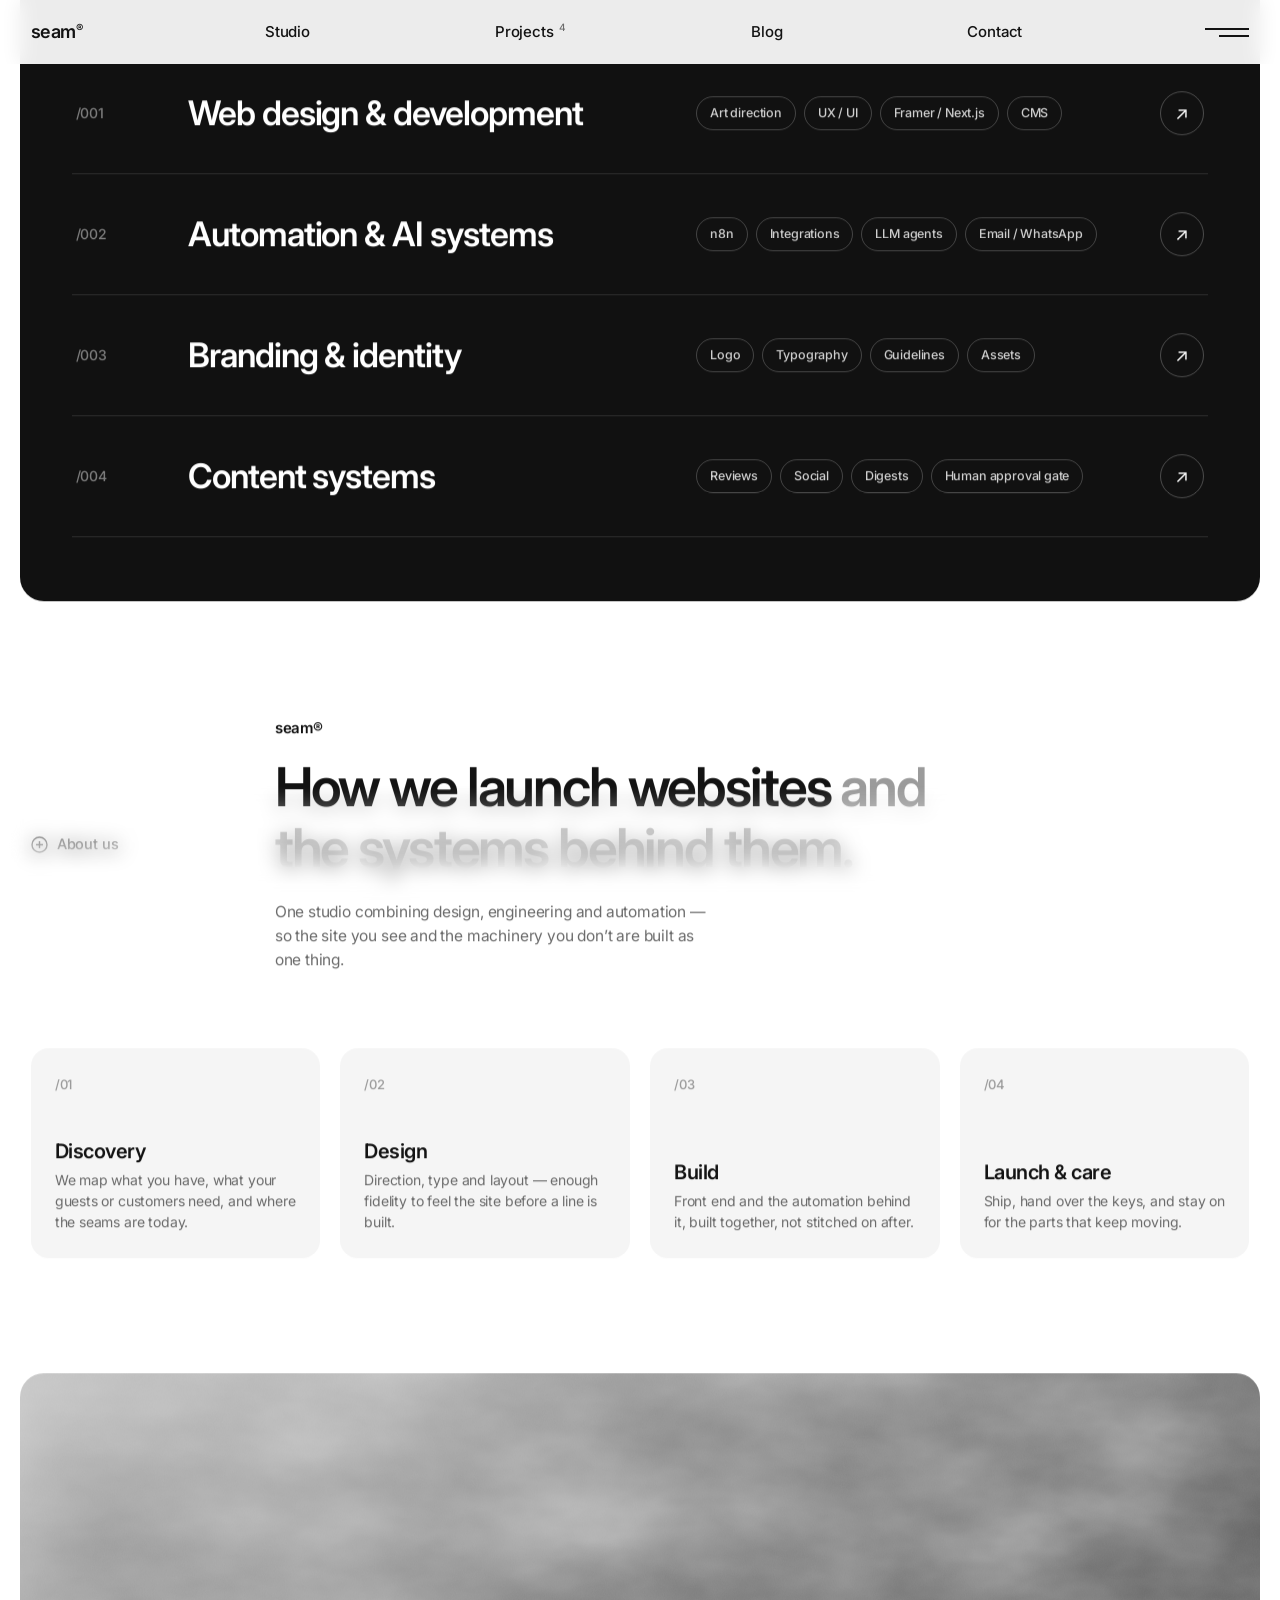
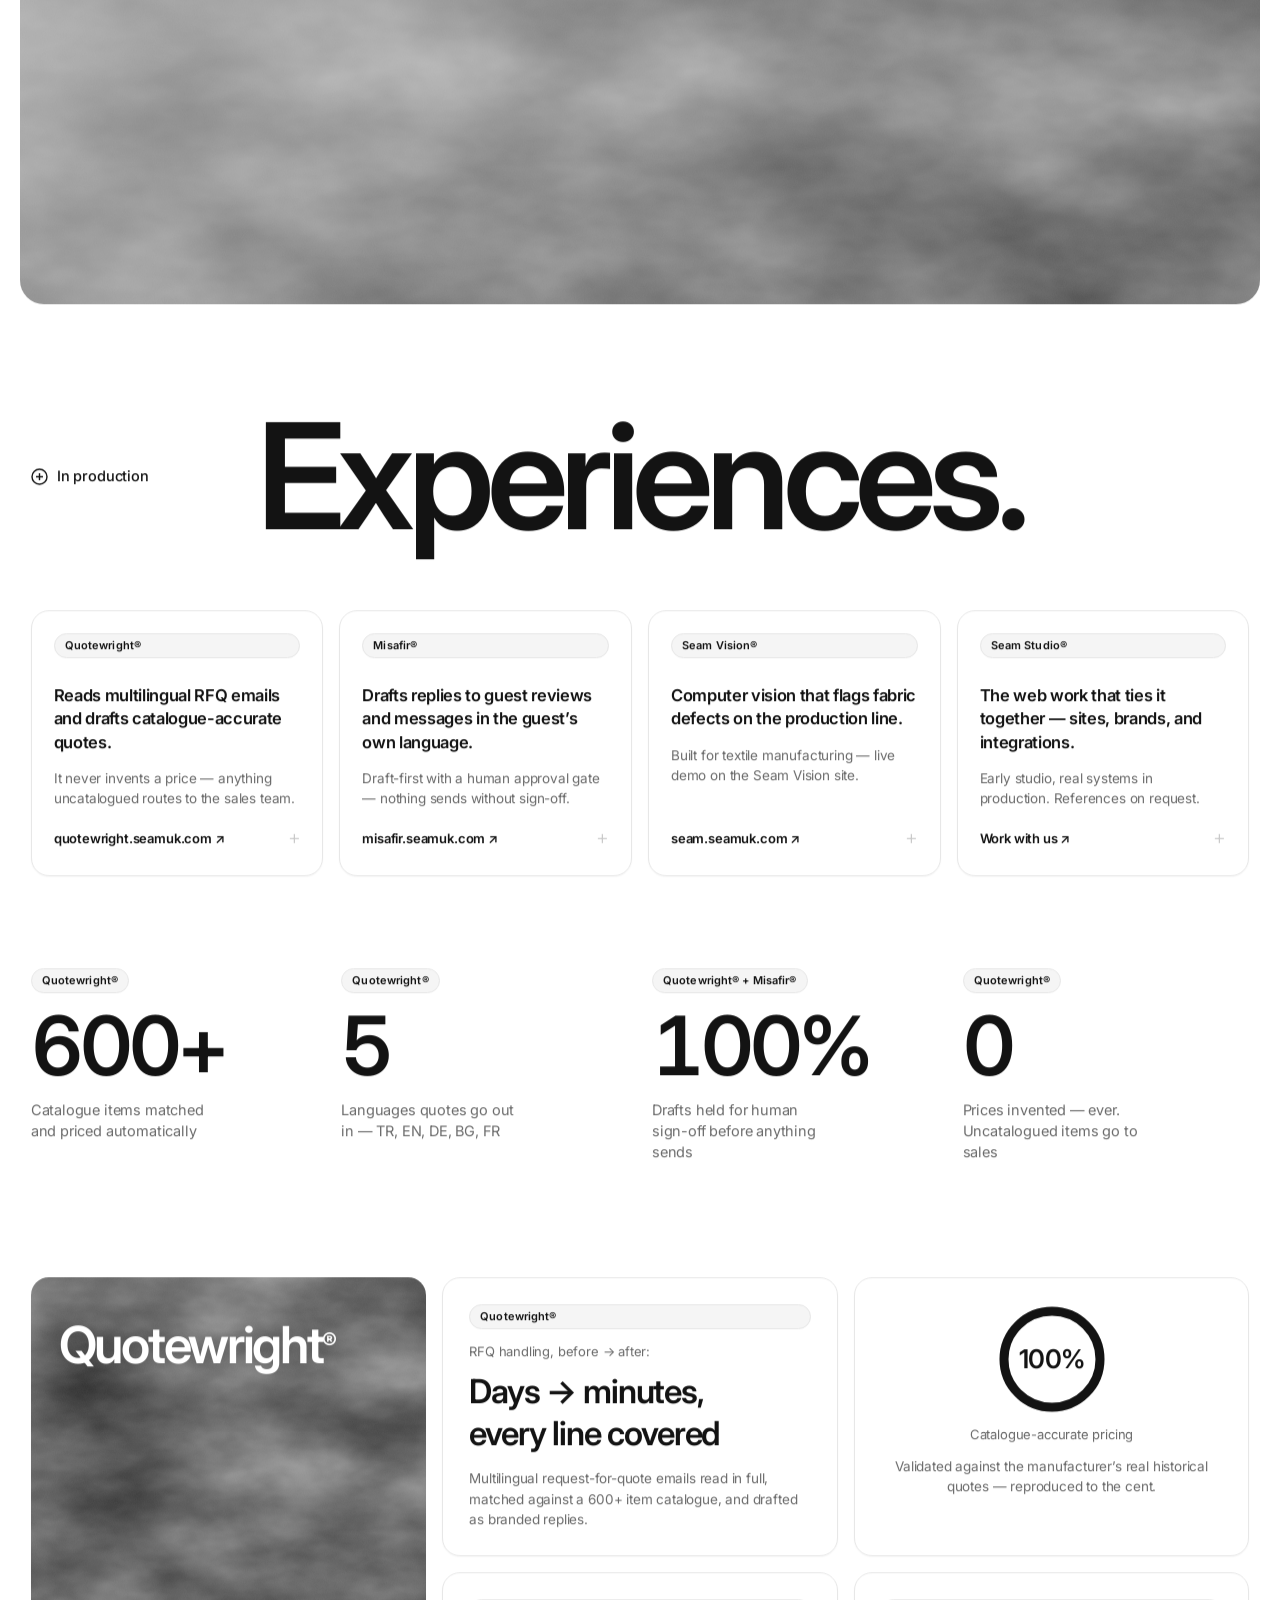
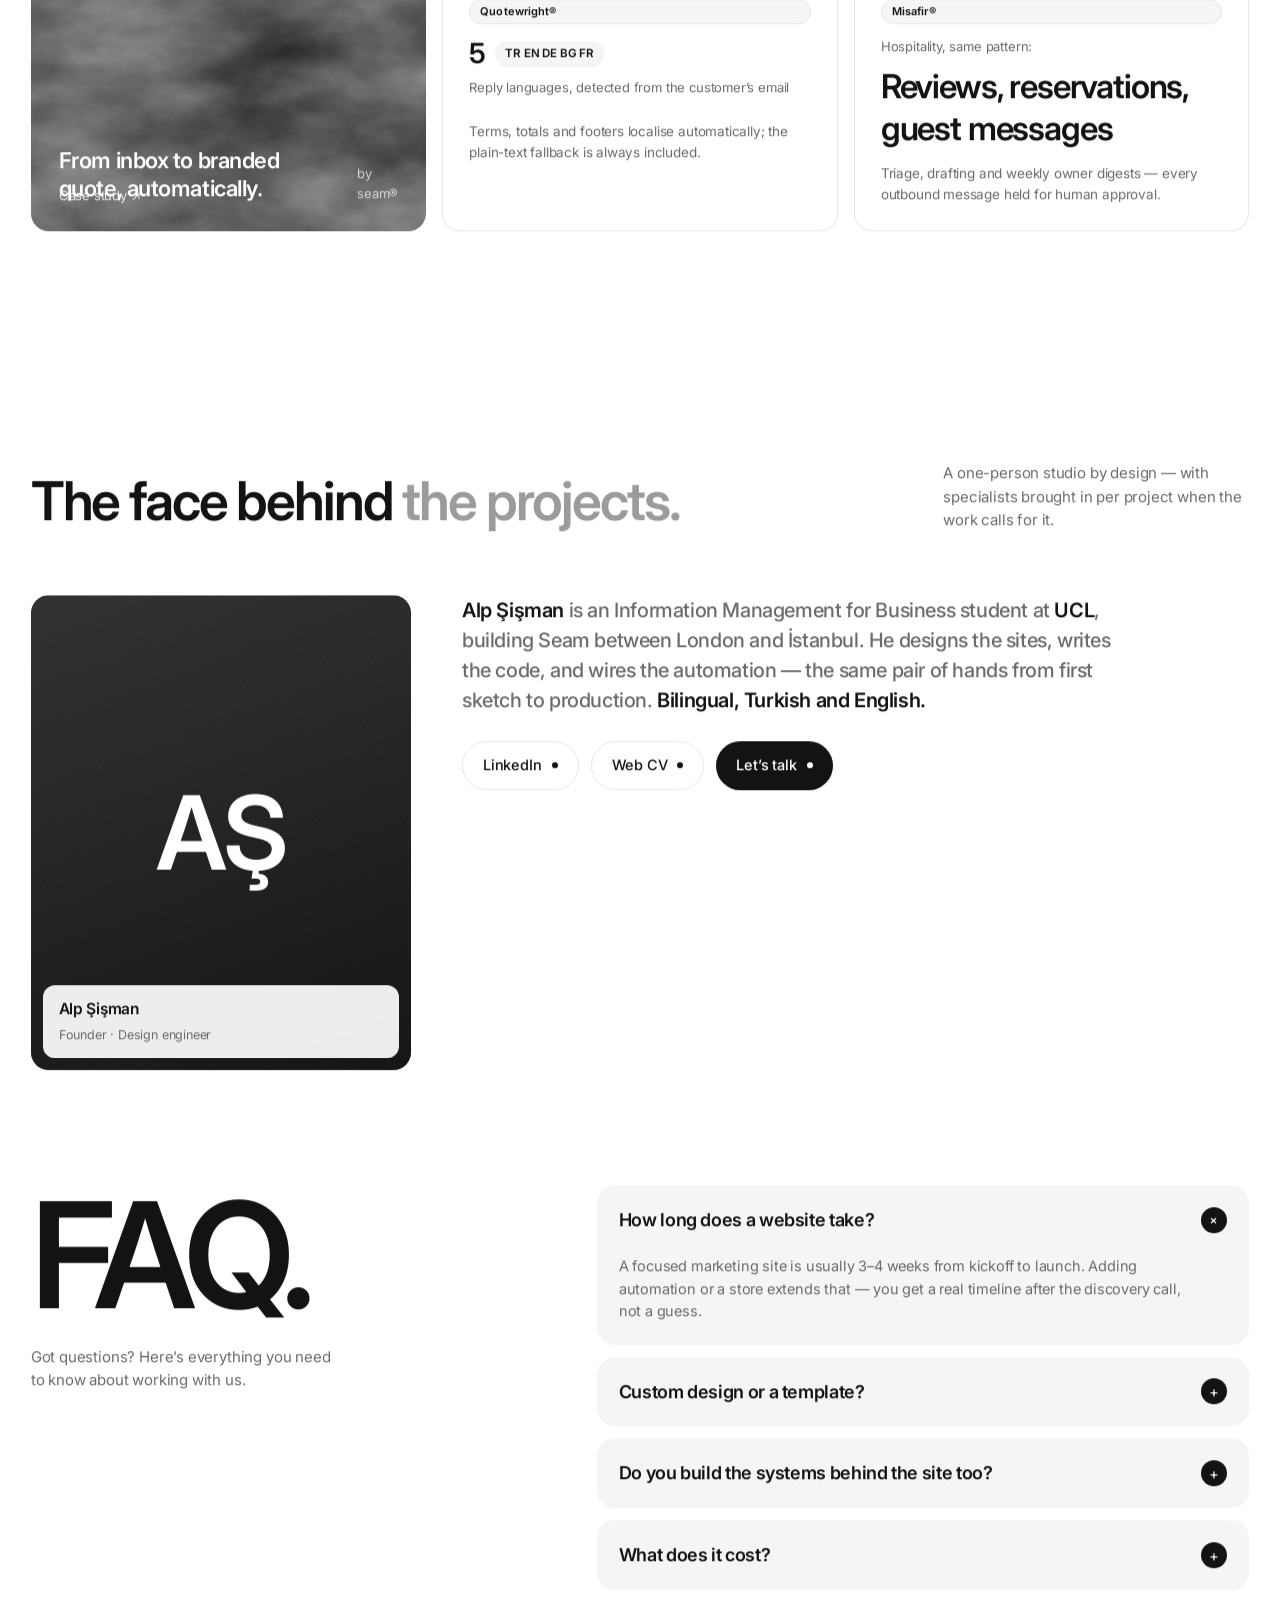
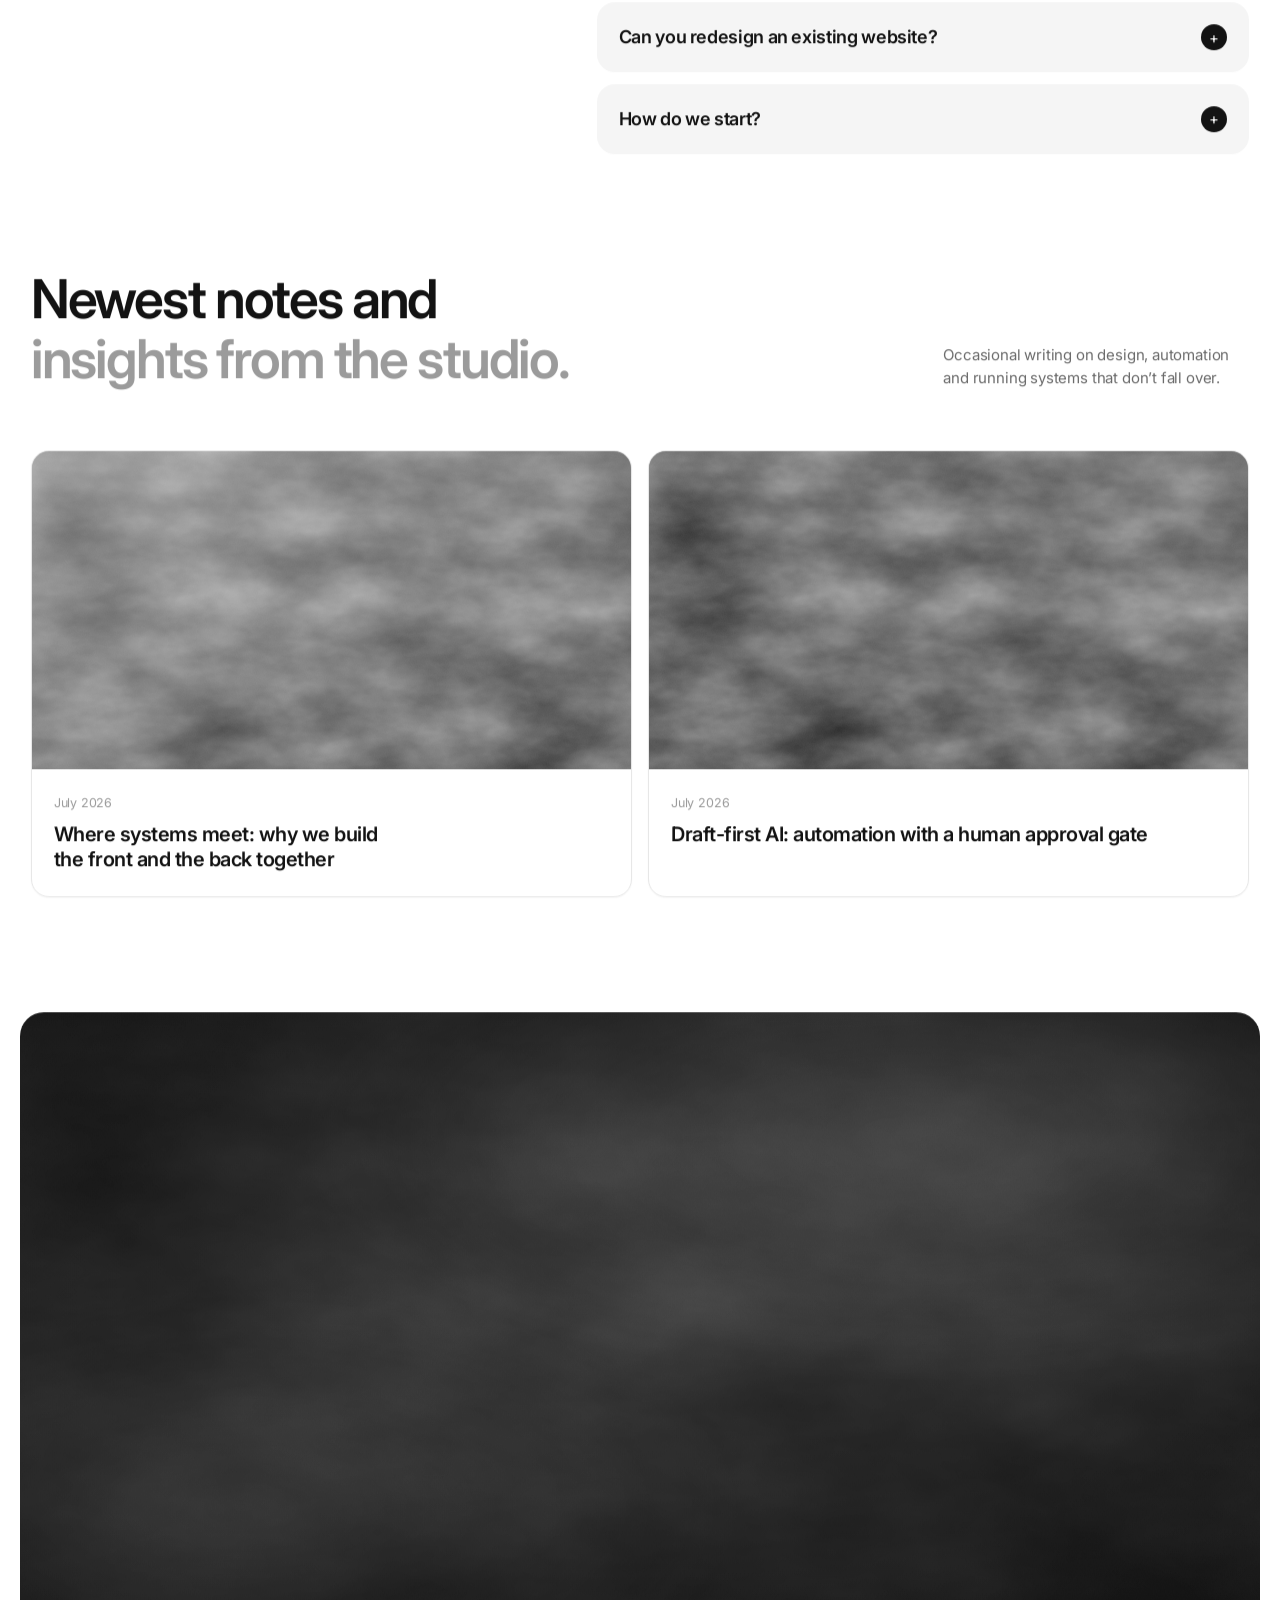
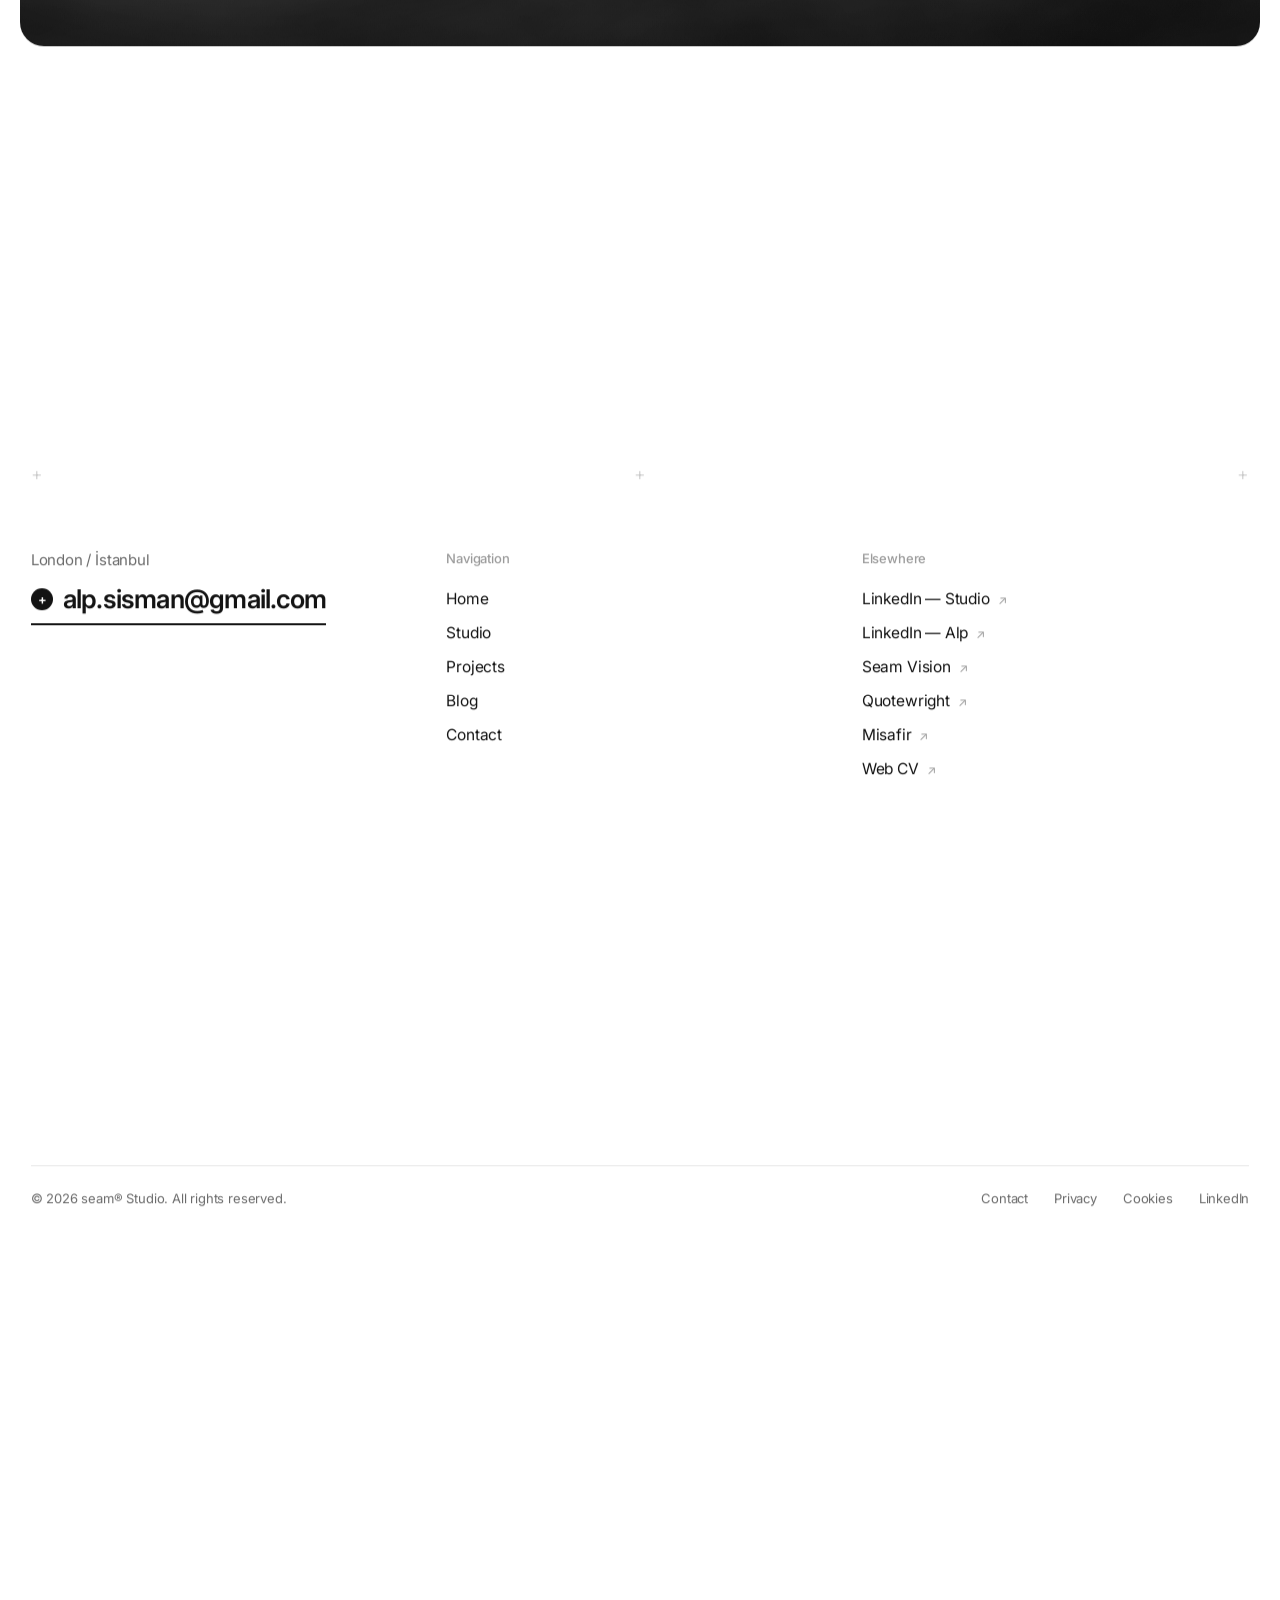
==== commit 72df655f: "Add Privacy & Cookie policy pages Add Privacy Policy and Cookie Policy pages (Seam Studio, seamuk.co" ====
--- a/index.html
+++ b/index.html
@@ -1,381 +1,500 @@
-<!DOCTYPE html>
+<!doctype html>
 <html lang="en">
 <head>
-<meta charset="UTF-8">
-<meta name="viewport" content="width=device-width, initial-scale=1.0">
-<title>Seam Studio — an AI product studio</title>
-<meta name="description" content="Seam Studio is an AI product studio. We design software for the work that happens on real floors — textile quality control (Seam), manufacturing quotes (Quotewright), and hospitality guest care (Misafir). Built on live operations, kept under human control.">
-<meta name="theme-color" content="#ECE8DF">
-<meta property="og:title" content="Seam Studio — an AI product studio">
-<meta property="og:description" content="We design AI tools for the work that happens on real floors. The studio behind Seam, Quotewright, and Misafir.">
-<meta property="og:type" content="website">
-<link rel="icon" href="favicon.svg" type="image/svg+xml">
+<meta charset="utf-8">
+<meta name="viewport" content="width=device-width, initial-scale=1">
+<title>seam® Studio — Websites and the systems behind them</title>
+<meta name="description" content="seam® Studio designs websites and builds the automation behind them — Seam Vision, Misafir, Quotewright. London / İstanbul.">
 <link rel="preconnect" href="https://fonts.googleapis.com">
 <link rel="preconnect" href="https://fonts.gstatic.com" crossorigin>
-<link href="https://fonts.googleapis.com/css2?family=Fraunces:ital,opsz,wght@0,9..144,400..600;1,9..144,400..600&family=Inter:wght@400;500;600&family=IBM+Plex+Mono:wght@400;500&display=swap" rel="stylesheet">
-<link rel="stylesheet" href="assets/style.css?v=7">
+<link href="https://fonts.googleapis.com/css2?family=Inter:wght@400;500;600;700&display=swap" rel="stylesheet">
+<link rel="stylesheet" href="styles.css">
+<link rel="icon" href="data:image/svg+xml,<svg xmlns='http://www.w3.org/2000/svg' viewBox='0 0 100 100'><rect width='100' height='100' rx='18' fill='%23131313'/><path d='M20 50h60' stroke='%23D2FF37' stroke-width='7' stroke-dasharray='11 9'/></svg>">
 </head>
 <body>
-<div class="ambient" aria-hidden="true"><span class="a1"></span><span class="a2"></span></div>
-
-<nav id="nav">
-  <div class="nav-inner">
-    <a class="brand" href="index.html" aria-label="Seam Studio home">
-      <span class="brand-word">Seam Studio</span>
-    </a>
-    <ul class="nav-links">
-      <li><a href="index.html" class="active">Index</a></li>
-      <li><a href="ventures.html">Work</a></li>
-      <li><a href="studio.html">Studio</a></li>
-      <li><a href="contact.html">Contact</a></li>
-    </ul>
-    <button class="menu-toggle" id="menuToggle" aria-label="Open menu" aria-expanded="false">
-      <svg width="24" height="24" viewBox="0 0 24 24" fill="none" stroke-width="1.6"><path d="M4 8h16M4 16h16"/></svg>
-    </button>
-  </div>
-</nav>
-
-<div class="mobile-nav" id="mobileNav">
-  <a href="index.html">Index</a>
-  <a href="ventures.html">Work</a>
-  <a href="studio.html">Studio</a>
-  <a href="contact.html">Contact</a>
-</div>
-
-<main>
-
-<!-- ===================== MASTHEAD ===================== -->
-<header class="masthead">
-  <div class="wrap">
-    <div class="eyebrow rv">Seam Studio</div>
-    <h1 class="display rise">We design AI tools for the work that happens on real floors.</h1>
-    <div class="mast-grid">
-      <p class="lead rv rv-d2">Textile mills, manufacturers, hotels — industries that rarely get considered software. We make a few products, deeply: shaped on live operations, kept under human control, and grounded in your own data. This is what we do.</p>
-      <nav class="mast-index rv rv-d3" aria-label="Our products">
-        <a class="mi-row" href="ventures.html#seam" style="--vc:var(--seam)">
-          <span class="mi-num">01</span>
-          <span class="mi-name">Seam</span>
-          <span class="mi-role">Textile quality control</span>
-          <svg width="16" height="16" viewBox="0 0 24 24" fill="none" stroke-width="1.8" stroke-linecap="round" stroke-linejoin="round"><path d="M5 12h14M13 6l6 6-6 6"/></svg>
-        </a>
-        <a class="mi-row" href="ventures.html#quotewright" style="--vc:var(--qw)">
-          <span class="mi-num">02</span>
-          <span class="mi-name">Quotewright</span>
-          <span class="mi-role">Manufacturing quotes</span>
-          <svg width="16" height="16" viewBox="0 0 24 24" fill="none" stroke-width="1.8" stroke-linecap="round" stroke-linejoin="round"><path d="M5 12h14M13 6l6 6-6 6"/></svg>
-        </a>
-        <a class="mi-row" href="ventures.html#misafir" style="--vc:var(--mis)">
-          <span class="mi-num">03</span>
-          <span class="mi-name">Misafir</span>
-          <span class="mi-role">Hospitality guest care</span>
-          <svg width="16" height="16" viewBox="0 0 24 24" fill="none" stroke-width="1.8" stroke-linecap="round" stroke-linejoin="round"><path d="M5 12h14M13 6l6 6-6 6"/></svg>
-        </a>
-      </nav>
-    </div>
+
+<header class="nav">
+  <div class="wrap navrow">
+    <a class="logo" href="index.html">seam<span style="font-size:.62em;vertical-align:.5em">®</span></a>
+    <nav class="navlinks" aria-label="Primary">
+      <a href="studio.html">Studio</a>
+      <a href="projects.html">Projects <sup>4</sup></a>
+      <a href="blog.html">Blog</a>
+      <a href="contact.html">Contact</a>
+    </nav>
+    <button class="burger" id="burger" aria-label="Menu" aria-expanded="false"><span></span><span></span></button>
   </div>
 </header>
-
-<!-- ===================== THE WORK ===================== -->
-<section class="section" id="work">
-  <div class="wrap">
-    <div class="section-head">
-      <div class="eyebrow rv">The Work</div>
-      <div class="section-index rv">Three products · one method</div>
-    </div>
-    <h2 class="rise" style="max-width:16ch">Each one began as a problem we watched happen in the field.</h2>
-
-    <div class="work-list">
-      <!-- SEAM -->
-      <article class="work-entry" style="--vc:var(--seam)">
-        <div class="we-copy">
-          <div class="we-index rv">01 — Seam</div>
-          <div class="we-name rv rv-d1">Seam</div>
-          <div class="we-role rv rv-d1">Textile quality control</div>
-          <p class="we-desc rv rv-d2">Vision AI that inspects fabric image by image, then rolls every result into a live dashboard — <b>pass rates, defect trends, and class breakdowns</b> per line, batch and supplier, with an analyst that explains the causes to your QC team.</p>
-          <div class="we-links rv rv-d3">
-            <a class="alink we-link" href="ventures.html#seam">Explore
-              <svg width="15" height="15" viewBox="0 0 24 24" fill="none" stroke="currentColor" stroke-width="2" stroke-linecap="round" stroke-linejoin="round"><path d="M5 12h14M13 6l6 6-6 6"/></svg>
-            </a>
-            <a class="alink we-visit" href="https://seam.seamuk.com" target="_blank" rel="noopener">Visit Seam
-              <svg width="14" height="14" viewBox="0 0 24 24" fill="none" stroke="currentColor" stroke-width="2" stroke-linecap="round" stroke-linejoin="round"><path d="M7 17L17 7M8 7h9v9"/></svg>
-            </a>
+<div class="mobilemenu" id="mobilemenu">
+  <a href="studio.html">Studio</a><a href="projects.html">Projects</a><a href="blog.html">Blog</a><a href="contact.html">Contact</a>
+</div>
+
+<div id="page">
+<main>
+
+  <!-- HERO -->
+  <div class="hero wrap" style="max-width:none;padding-left:0;padding-right:0">
+    <div class="panel smoke heropanel" style="margin:0 var(--inset)">
+      <div class="herotop">
+        <div>
+          <h1 class="wordmark">seam<span class="r">®</span></h1>
+          <div class="wordmark-sub">Studio</div>
+        </div>
+        <ul class="heroservices">
+          <li>Web Design &amp; Development</li>
+          <li>Automation &amp; AI Systems</li>
+          <li>Branding &amp; Identity</li>
+          <li>Content Systems</li>
+        </ul>
+      </div>
+      <div class="plusrow" aria-hidden="true"><span>+</span><span>+</span><span>+</span><span>+</span></div>
+      <div class="herobottom">
+        <p class="herotag">Websites that look considered, systems that keep them running. <span class="g">One studio for the front of the house and everything behind it.</span></p>
+        <span class="herocopyright">© 2026 seam® Studio</span>
+        <div class="herocard">
+          <div class="mono small">AŞ</div>
+          <div class="col">
+            <span class="role">Founder</span>
+            <span class="role">at seam®</span>
+            <span class="name">Alp<br>Şişman</span>
+            <a class="pill" href="contact.html">Let’s talk</a>
           </div>
         </div>
-        <div class="screen rv rv-d2" style="--vc:var(--seam)">
-          <div class="screen-chrome">
-            <span class="screen-dots"><i></i><i></i><i></i></span>
-            <span class="screen-title"><b>Seam</b> · quality dashboard</span>
-            <span class="screen-live">Live</span>
-          </div>
-          <div class="screen-body">
-            <div class="app-dash">
-              <div class="dash-stats">
-                <div class="dstat"><div class="n"><span data-count="94">0</span><span class="u">%</span></div><div class="l">Pass rate</div></div>
-                <div class="dstat"><div class="n"><span data-count="108">0</span></div><div class="l">Defects · 24h</div></div>
-                <div class="dstat"><div class="n"><span data-count="6">0</span></div><div class="l">Lines live</div></div>
+      </div>
+    </div>
+  </div>
+
+  <!-- PROJECTS -->
+  <section id="work">
+    <div class="wrap">
+      <div class="titlerow">
+        <span class="aside-l rv">(4)</span>
+        <div class="t rv">
+          <h2 class="mega">Projects.</h2>
+          <span class="copy">©2026</span>
+        </div>
+        <p class="aside-r rv">One studio, four ventures — defect detection, hospitality AI, quote automation, and the web work that ties them together.</p>
+      </div>
+      <div class="projgrid">
+
+        <div class="proj rv">
+          <div class="bar"><span class="nm">Seam Studio.</span><span class="yr">/2026</span><a class="visit" href="projects.html#seam-studio">Visit site</a></div>
+          <a class="img" href="projects.html#seam-studio" aria-label="Seam Studio project" style="display:block">
+            <div class="anim">
+              <div class="as-stage">
+                <svg class="as-svg" viewBox="0 0 320 190" fill="none" aria-hidden="true">
+                  <g class="as-panelL">
+                    <rect x="26" y="30" width="126" height="130" rx="12" fill="#161616" stroke="rgba(255,255,255,.3)" stroke-width="1.5"/>
+                    <rect class="as-wf" x="42" y="50" width="66" height="10" rx="5" fill="rgba(255,255,255,.5)"/>
+                    <rect class="as-wf w2" x="42" y="70" width="94" height="5" rx="2.5" fill="rgba(255,255,255,.18)"/>
+                    <rect class="as-wf w3" x="42" y="82" width="80" height="5" rx="2.5" fill="rgba(255,255,255,.18)"/>
+                    <rect class="as-wf w4" x="42" y="94" width="88" height="5" rx="2.5" fill="rgba(255,255,255,.18)"/>
+                    <rect class="as-wf w2" x="42" y="116" width="94" height="28" rx="6" fill="rgba(255,255,255,.08)"/>
+                  </g>
+                  <g class="as-panelR">
+                    <rect x="168" y="30" width="126" height="130" rx="12" fill="#161616" stroke="rgba(255,255,255,.3)" stroke-width="1.5"/>
+                    <rect class="as-wf" x="184" y="50" width="94" height="52" rx="8" fill="rgba(255,255,255,.1)"/>
+                    <path class="as-wf w2" d="M196 90l14-16 12 10 16-20" stroke="rgba(255,255,255,.4)" stroke-width="2" fill="none" stroke-linecap="round"/>
+                    <g class="as-cta">
+                      <rect class="as-wf w3" x="184" y="114" width="58" height="26" rx="13" fill="#D2FF37"/>
+                      <circle class="as-wf w3" cx="230" cy="127" r="2.5" fill="#111"/>
+                    </g>
+                  </g>
+                  <line class="as-seamglow" x1="160" y1="20" x2="160" y2="170" stroke="rgba(210,255,55,.5)" stroke-width="6" stroke-linecap="round"/>
+                  <path class="as-seam" d="M160 20v150" stroke="#D2FF37" stroke-width="2"/>
+                  <g class="as-needle"><circle cx="160" cy="95" r="4" fill="#D2FF37"/><circle cx="160" cy="95" r="8" fill="none" stroke="rgba(210,255,55,.35)" stroke-width="1.5"/></g>
+                  <path class="as-cursor" d="M206 130l7 17 3-7 7-3-17-7Z" fill="#fff" stroke="#111" stroke-width="1" transform="translate(6,-4)"/>
+                </svg>
               </div>
-              <div class="dash-panels">
-                <div class="dpanel">
-                  <div class="ph"><span>Defects · 14 days</span><span class="delta">&#9650; 12%</span></div>
-                  <div class="trend">
-                    <svg viewBox="0 0 240 96" preserveAspectRatio="none">
-                      <defs><linearGradient id="seamgrad" x1="0" y1="0" x2="0" y2="1"><stop offset="0" stop-color="#3F6B4E" stop-opacity="0.24"/><stop offset="1" stop-color="#3F6B4E" stop-opacity="0"/></linearGradient></defs>
-                      <g class="trend-grid"><line x1="0" y1="32" x2="240" y2="32"/><line x1="0" y1="64" x2="240" y2="64"/></g>
-                      <path class="trend-area" d="M4,74 L22,66 L40,70 L58,54 L76,58 L94,44 L112,50 L130,36 L148,42 L166,28 L184,33 L202,20 L220,25 L236,12 L236,92 L4,92 Z" fill="url(#seamgrad)"/>
-                      <path class="trend-line" d="M4,74 L22,66 L40,70 L58,54 L76,58 L94,44 L112,50 L130,36 L148,42 L166,28 L184,33 L202,20 L220,25 L236,12"/>
-                      <circle class="trend-dot" cx="236" cy="12" r="3.6"/>
-                    </svg>
-                  </div>
+            </div>
+            <div class="mark">Seam Studio</div>
+          </a>
+        </div>
+
+        <div class="proj rv">
+          <div class="bar"><span class="nm">Seam Vision.</span><span class="yr">/2025</span><a class="visit" href="https://seam.seamuk.com" target="_blank" rel="noopener">Visit site</a></div>
+          <a class="img" href="projects.html#seam-vision" aria-label="Seam Vision project" style="display:block">
+            <div class="anim">
+              <div class="av-frame">
+                <div class="av-head">
+                  <span class="dots"><i></i><i></i><i></i></span>
+                  <span class="t">Seam Vision — Line 2</span>
+                  <span class="live"><i></i>LIVE</span>
                 </div>
-                <div class="dpanel">
-                  <div class="ph"><span>By class</span></div>
-                  <div class="donut">
-                    <svg viewBox="0 0 120 120">
-                      <circle class="donut-track" cx="60" cy="60" r="46"/>
-                      <circle class="donut-seg s1" cx="60" cy="60" r="46" stroke="#3F6B4E" style="--seg:121" transform="rotate(-90 60 60)"/>
-                      <circle class="donut-seg s2" cx="60" cy="60" r="46" stroke="#3C56BE" style="--seg:81" transform="rotate(61 60 60)"/>
-                      <circle class="donut-seg s3" cx="60" cy="60" r="46" stroke="#B67A34" style="--seg:52" transform="rotate(162 60 60)"/>
-                      <circle class="donut-seg s4" cx="60" cy="60" r="46" stroke="#9C4A2E" style="--seg:24" transform="rotate(226 60 60)"/>
-                      <text class="donut-num" x="60" y="58" text-anchor="middle" dominant-baseline="middle">108</text>
-                      <text class="donut-cap" x="60" y="74" text-anchor="middle">DEFECTS</text>
-                    </svg>
-                  </div>
+                <div class="av-fabric"></div>
+                <div class="av-scan"></div>
+                <div class="av-box av-b1"><span class="frame"></span><b>SLUB</b><span class="conf">98.4%</span></div>
+                <div class="av-box av-b2"><span class="frame"></span><b>STAIN</b><span class="conf">96.1%</span></div>
+                <div class="av-side">
+                  <div class="av-tile"><div class="k">Inspected today</div><div class="v">2,140 m²<em>▲</em></div></div>
+                  <div class="av-flag"><i></i>Slub — row 214, cam 3</div>
+                  <div class="av-flag f2"><i></i>Stain — row 231, cam 1</div>
+                  <div class="av-tile"><div class="k">Line rate</div><div class="av-bars"><i></i><i></i><i></i><i></i><i></i><i></i></div></div>
                 </div>
               </div>
             </div>
-          </div>
-        </div>
-      </article>
-
-      <!-- QUOTEWRIGHT -->
-      <article class="work-entry flip" style="--vc:var(--qw)">
-        <div class="we-copy">
-          <div class="we-index rv">02 — Quotewright</div>
-          <div class="we-name rv rv-d1">Quotewright</div>
-          <div class="we-role rv rv-d1">Manufacturing quotes</div>
-          <p class="we-desc rv rv-d2">Reads every request-for-quotation email, matches it to <b>your own price catalog</b>, and drafts a complete quotation — cash and term prices, box math done, in the customer's language. You approve with one tap; nothing sends without you.</p>
-          <div class="we-links rv rv-d3">
-            <a class="alink we-link" href="ventures.html#quotewright">Explore
-              <svg width="15" height="15" viewBox="0 0 24 24" fill="none" stroke="currentColor" stroke-width="2" stroke-linecap="round" stroke-linejoin="round"><path d="M5 12h14M13 6l6 6-6 6"/></svg>
-            </a>
-            <a class="alink we-visit" href="https://quotewright.seamuk.com" target="_blank" rel="noopener">Visit Quotewright
-              <svg width="14" height="14" viewBox="0 0 24 24" fill="none" stroke="currentColor" stroke-width="2" stroke-linecap="round" stroke-linejoin="round"><path d="M7 17L17 7M8 7h9v9"/></svg>
-            </a>
-          </div>
-        </div>
-        <div class="screen rv rv-d2" style="--vc:var(--qw)">
-          <div class="screen-chrome">
-            <span class="screen-dots"><i></i><i></i><i></i></span>
-            <span class="screen-title"><b>Quotewright</b> · draft quotation</span>
-            <span class="screen-live">Awaiting approval</span>
-          </div>
-          <div class="screen-body">
-            <div class="qdoc">
-              <div class="qdoc-head">
-                <div class="co">Loomworks<small>Nonwoven &amp; Microfibre</small></div>
-                <div class="mt"><b>Quotation</b>EXW · USD<br>TCMB 46.7178</div>
+            <div class="mark">Seam Vision</div>
+          </a>
+        </div>
+
+        <div class="proj rv">
+          <div class="bar"><span class="nm">Quotewright.</span><span class="yr">/2026</span><a class="visit" href="https://quotewright.seamuk.com" target="_blank" rel="noopener">Visit site</a></div>
+          <a class="img" href="projects.html#quotewright" aria-label="Quotewright project" style="display:block">
+            <div class="anim">
+              <div class="aq-mail">
+                <div class="subj"><i></i>Re: RFQ — nonwoven rolls</div>
+                <div class="from">customer@buyer.de → sales</div>
+                <div class="line"></div><div class="line"></div><div class="line"></div><div class="line"></div>
+                <span class="aq-att"><b>⌗</b> RFQ_lines.xlsx</span>
               </div>
-              <div class="qdoc-sub">Final quotation — VAT excluded, TRY equivalents at today's central-bank rate.</div>
-              <div class="qrows">
-                <div class="qrow">
-                  <div class="pd"><div class="ln">Line 01</div><div class="nm">Car Line Microfibre 200 — Polybag</div><div class="sp">3.7473 USD/m² · 500 boxes</div></div>
-                  <div class="rt"><div class="amt">$32,808</div><span class="pill priced">Priced</span></div>
-                </div>
-                <div class="qrow">
-                  <div class="pd"><div class="ln">Line 02</div><div class="nm">Car Line Microfibre 200 — Box</div><div class="sp">5.7484 USD/m² · 500 boxes</div></div>
-                  <div class="rt"><div class="amt">$50,329</div><span class="pill priced">Priced</span></div>
-                </div>
-                <div class="qrow">
-                  <div class="pd"><div class="ln">Line 03</div><div class="nm">Home Cleaning Cloth — Polybag</div><div class="sp">295 gsm · pricing pending</div></div>
-                  <div class="rt"><span class="pill sales">Sales team</span></div>
-                </div>
+              <div class="aq-flow"><span class="track"></span><span class="dot"></span></div>
+              <div class="aq-quote">
+                <div class="lh"><span class="wm">QUOTATION</span><span class="no">№ 2026-041</span></div>
+                <div class="aq-langs"><i class="on">DE</i><i>EN</i><i>TR</i></div>
+                <div class="aq-row"><span class="l"><span class="p">Nonwoven roll · 220 gsm</span><span class="s">OK0220SD1659H915</span></span><b>€0.72/m²</b></div>
+                <div class="aq-row"><span class="l"><span class="p">Microfibre cloth · 32×38</span><span class="s">3 pcs / pack · 48 / box</span></span><b>$1.37/pk</b></div>
+                <div class="aq-row"><span class="l"><span class="p">Uncatalogued item</span><span class="s">no price invented</span></span><b class="pend">→ sales team</b></div>
+                <div class="aq-total"><span>Grand total</span><span class="sum"><i></i>€72,000.00</span></div>
               </div>
-              <div class="qgrand">
-                <div><div class="lbl">Cash in advance</div><div class="cash"><span data-count="91801" data-prefix="$">$0</span></div></div>
-                <div class="rt">90-day term<b><span data-count="92711" data-prefix="$">$0</span></b></div>
-              </div>
+              <div class="aq-stamp">Draft — human approves</div>
             </div>
-          </div>
-        </div>
-      </article>
-
-      <!-- MISAFIR -->
-      <article class="work-entry" style="--vc:var(--mis)">
-        <div class="we-copy">
-          <div class="we-index rv">03 — Misafir</div>
-          <div class="we-name rv rv-d1">Misafir</div>
-          <div class="we-role rv rv-d1">Hospitality guest care</div>
-          <p class="we-desc rv rv-d2">Watches reviews and guest messages across channels, reads <b>language, intent and sentiment</b>, then drafts a reply in the guest's own language — and waits behind a human approval gate. A weekly brief keeps the owner in the loop.</p>
-          <div class="we-links rv rv-d3">
-            <a class="alink we-link" href="ventures.html#misafir">Explore
-              <svg width="15" height="15" viewBox="0 0 24 24" fill="none" stroke="currentColor" stroke-width="2" stroke-linecap="round" stroke-linejoin="round"><path d="M5 12h14M13 6l6 6-6 6"/></svg>
-            </a>
-            <a class="alink we-visit" href="https://misafir.seamuk.com" target="_blank" rel="noopener">Visit Misafir
-              <svg width="14" height="14" viewBox="0 0 24 24" fill="none" stroke="currentColor" stroke-width="2" stroke-linecap="round" stroke-linejoin="round"><path d="M7 17L17 7M8 7h9v9"/></svg>
-            </a>
-          </div>
-        </div>
-        <div class="screen rv rv-d2" style="--vc:var(--mis)">
-          <div class="screen-chrome">
-            <span class="screen-dots"><i></i><i></i><i></i></span>
-            <span class="screen-title"><b>Misafir</b> · morning brief</span>
-            <span class="screen-live">Live</span>
-          </div>
-          <div class="screen-body">
-            <div class="digest">
-              <div class="dg-head">
-                <span class="ic"><svg viewBox="0 0 24 24" fill="none"><circle cx="12" cy="12" r="9"/><path stroke-linecap="round" stroke-linejoin="round" d="M12 8v4l3 2"/></svg></span>
-                <span class="t">This morning</span>
-                <span class="live">3 venues</span>
-              </div>
-              <div class="dg-list">
-                <div class="dg-row active">
-                  <span class="dg-pill now">Reply now</span>
-                  <span class="tx"><b>1★ · The Marina</b> — slow service. <span class="mut">EN draft ready.</span></span>
-                </div>
-                <div class="dg-row">
-                  <span class="dg-pill wa">WhatsApp</span>
-                  <span class="tx"><b>Party of 12</b>, Turkish — asked about Friday. <span class="mut">Draft ready.</span></span>
-                </div>
-                <div class="dg-row">
-                  <span class="dg-pill inbox">Inbox</span>
-                  <span class="tx"><b>Press enquiry</b>, German — flagged as worth your time.</span>
-                </div>
-              </div>
-              <div class="dg-draft">
-                <div class="dh">Misafir · drafted reply<span class="l">EN</span></div>
-                <div class="rp">We're truly sorry the evening fell short on service — that isn't our standard. We'd love to put it right on your next visit; dinner's on us.</div>
-                <div class="cact">
-                  <span class="send">Approve &amp; send
-                    <svg width="13" height="13" viewBox="0 0 24 24" fill="none" stroke="currentColor" stroke-width="2.4" stroke-linecap="round" stroke-linejoin="round"><path d="M5 12h14M13 6l6 6-6 6"/></svg>
-                  </span>
-                  <small>Nothing posts without you</small>
+            <div class="mark">Quotewright</div>
+          </a>
+        </div>
+
+        <div class="proj rv">
+          <div class="bar"><span class="nm">Misafir.</span><span class="yr">/2026</span><a class="visit" href="https://misafir.seamuk.com" target="_blank" rel="noopener">Visit site</a></div>
+          <a class="img" href="projects.html#misafir" aria-label="Misafir project" style="display:block">
+            <div class="anim">
+              <div class="am-toast"><div class="tt"><i></i>Reservation confirmed</div><div class="ts">Sat 21:00 · table for 4 · seaside</div></div>
+              <div class="am-frame">
+                <div class="am-head"><span class="logo">M</span><span class="t">Misafir — guest desk</span><span class="on"><i></i>online</span></div>
+                <div class="am-chat">
+                  <div class="am-b am-guest">
+                    <div class="who">Guest review · Google</div>
+                    Lovely evening by the water — though service was slow to start.
+                    <div class="am-stars"><i>★</i><i>★</i><i>★</i><i>★</i>★</div>
+                  </div>
+                  <div class="am-typing"><i></i><i></i><i></i></div>
+                  <div class="am-b am-draft">
+                    <span class="lang">EN</span>
+                    <div class="who">Misafir — drafted reply</div>
+                    Thank you for the kind words — and you’re right about the wait. We’ve shared it with the team for Saturday service…
+                  </div>
+                  <div class="am-approve"><span class="hold">held for approval</span><span class="tick">✓ Approve &amp; send</span></div>
                 </div>
               </div>
             </div>
+            <div class="mark">Misafir</div>
+          </a>
+        </div>
+
+      </div>
+    </div>
+  </section>
+
+  <!-- WHY -->
+  <section id="why" style="padding-top:0">
+    <div class="wrap">
+      <div class="statement">
+        <span class="label rv"><svg viewBox="0 0 17 17" fill="none"><circle cx="8.5" cy="8.5" r="7.5" stroke="currentColor" stroke-width="1.4"/><path d="M8.5 5v7M5 8.5h7" stroke="currentColor" stroke-width="1.4"/></svg>Why choose us</span>
+        <h2 class="big rv">Considered design for every project, <span class="g">with the system behind it built to last.</span></h2>
+      </div>
+      <div class="substatement rv">
+        <p><span class="g">No fluff. Just build.</span> Design and engineering from one pair of hands, so nothing gets lost between the brief and the launch.</p>
+      </div>
+    </div>
+  </section>
+
+  <!-- SERVICES -->
+  <div class="panel svcpanel">
+    <div class="inner">
+      <span class="label rv"><svg viewBox="0 0 17 17" fill="none"><circle cx="8.5" cy="8.5" r="7.5" stroke="currentColor" stroke-width="1.4"/><path d="M8.5 5v7M5 8.5h7" stroke="currentColor" stroke-width="1.4"/></svg>What we do</span>
+      <h2 class="mega rv">Services.<span class="sup">(4)</span></h2>
+      <div class="svclist">
+        <a class="svcrow rv" href="contact.html">
+          <span class="no">/001</span>
+          <h3>Web design &amp; development</h3>
+          <div class="tags"><span class="tag">Art direction</span><span class="tag">UX / UI</span><span class="tag">Framer / Next.js</span><span class="tag">CMS</span></div>
+          <span class="go">↗</span>
+        </a>
+        <a class="svcrow rv" href="contact.html">
+          <span class="no">/002</span>
+          <h3>Automation &amp; AI systems</h3>
+          <div class="tags"><span class="tag">n8n</span><span class="tag">Integrations</span><span class="tag">LLM agents</span><span class="tag">Email / WhatsApp</span></div>
+          <span class="go">↗</span>
+        </a>
+        <a class="svcrow rv" href="contact.html">
+          <span class="no">/003</span>
+          <h3>Branding &amp; identity</h3>
+          <div class="tags"><span class="tag">Logo</span><span class="tag">Typography</span><span class="tag">Guidelines</span><span class="tag">Assets</span></div>
+          <span class="go">↗</span>
+        </a>
+        <a class="svcrow rv" href="contact.html">
+          <span class="no">/004</span>
+          <h3>Content systems</h3>
+          <div class="tags"><span class="tag">Reviews</span><span class="tag">Social</span><span class="tag">Digests</span><span class="tag">Human approval gate</span></div>
+          <span class="go">↗</span>
+        </a>
+      </div>
+    </div>
+  </div>
+
+  <!-- ABOUT / PROCESS -->
+  <section id="studio">
+    <div class="wrap">
+      <div class="abouthead">
+        <span class="label rv"><svg viewBox="0 0 17 17" fill="none"><circle cx="8.5" cy="8.5" r="7.5" stroke="currentColor" stroke-width="1.4"/><path d="M8.5 5v7M5 8.5h7" stroke="currentColor" stroke-width="1.4"/></svg>About us</span>
+        <div class="aboutbody">
+          <div class="brandmini rv">seam®</div>
+          <h2 class="big rv">How we launch websites <span class="g">and the systems behind them.</span></h2>
+          <p class="sub rv">One studio combining design, engineering and automation — so the site you see and the machinery you don’t are built as one thing.</p>
+        </div>
+      </div>
+      <div class="steps">
+        <div class="step rv"><span class="no">/01</span><h3>Discovery</h3><p>We map what you have, what your guests or customers need, and where the seams are today.</p></div>
+        <div class="step rv"><span class="no">/02</span><h3>Design</h3><p>Direction, type and layout — enough fidelity to feel the site before a line is built.</p></div>
+        <div class="step rv"><span class="no">/03</span><h3>Build</h3><p>Front end and the automation behind it, built together, not stitched on after.</p></div>
+        <div class="step rv"><span class="no">/04</span><h3>Launch &amp; care</h3><p>Ship, hand over the keys, and stay on for the parts that keep moving.</p></div>
+      </div>
+    </div>
+  </section>
+
+  <!-- EXPERIENCES / WHAT THE SYSTEMS DO -->
+  <section id="experiences" style="padding-top:0">
+    <div class="bigimage rv"></div>
+    <div class="wrap exphead">
+      <div class="titlerow" style="margin-bottom:0">
+        <span class="label rv" style="align-self:center"><svg viewBox="0 0 17 17" fill="none"><circle cx="8.5" cy="8.5" r="7.5" stroke="currentColor" stroke-width="1.4"/><path d="M8.5 5v7M5 8.5h7" stroke="currentColor" stroke-width="1.4"/></svg>In production</span>
+        <div class="t rv"><h2 class="mega">Experiences.</h2></div>
+        <span></span>
+      </div>
+      <div class="quotecards">
+        <div class="qcard rv">
+          <span class="vchip">Quotewright®</span>
+          <p class="quote">Reads multilingual RFQ emails and drafts catalogue-accurate quotes.</p>
+          <p class="sub">It never invents a price — anything uncatalogued routes to the sales team.</p>
+          <div class="foot"><a class="go2" href="https://quotewright.seamuk.com" target="_blank" rel="noopener">quotewright.seamuk.com ↗</a><span class="plus">+</span></div>
+        </div>
+        <div class="qcard rv">
+          <span class="vchip">Misafir®</span>
+          <p class="quote">Drafts replies to guest reviews and messages in the guest’s own language.</p>
+          <p class="sub">Draft-first with a human approval gate — nothing sends without sign-off.</p>
+          <div class="foot"><a class="go2" href="https://misafir.seamuk.com" target="_blank" rel="noopener">misafir.seamuk.com ↗</a><span class="plus">+</span></div>
+        </div>
+        <div class="qcard rv">
+          <span class="vchip">Seam Vision®</span>
+          <p class="quote">Computer vision that flags fabric defects on the production line.</p>
+          <p class="sub">Built for textile manufacturing — live demo on the Seam Vision site.</p>
+          <div class="foot"><a class="go2" href="https://seam.seamuk.com" target="_blank" rel="noopener">seam.seamuk.com ↗</a><span class="plus">+</span></div>
+        </div>
+        <div class="qcard rv">
+          <span class="vchip">Seam Studio®</span>
+          <p class="quote">The web work that ties it together — sites, brands, and integrations.</p>
+          <p class="sub">Early studio, real systems in production. References on request.</p>
+          <div class="foot"><a class="go2" href="contact.html">Work with us ↗</a><span class="plus">+</span></div>
+        </div>
+      </div>
+      <div class="statrow">
+        <div class="stat rv"><span class="vchip">Quotewright®</span><div class="n">600+</div><div class="d">Catalogue items matched and priced automatically</div></div>
+        <div class="stat rv"><span class="vchip">Quotewright®</span><div class="n">5</div><div class="d">Languages quotes go out in — TR, EN, DE, BG, FR</div></div>
+        <div class="stat rv"><span class="vchip">Quotewright® + Misafir®</span><div class="n">100%</div><div class="d">Drafts held for human sign-off before anything sends</div></div>
+        <div class="stat rv"><span class="vchip">Quotewright®</span><div class="n">0</div><div class="d">Prices invented — ever. Uncatalogued items go to sales</div></div>
+      </div>
+    </div>
+  </section>
+
+  <!-- CASE STUDY -->
+  <section id="case" style="padding-top:0">
+    <div class="wrap">
+      <div class="casegrid">
+        <div class="ccard imgcard rv">
+          <div class="content">
+            <div class="wm">Quotewright<span style="font-size:.45em;vertical-align:.6em">®</span></div>
+            <div class="cap">
+              <span class="t">From inbox to branded quote, automatically.</span>
+              <span class="s">by seam®</span>
+            </div>
           </div>
-        </div>
-      </article>
+          <a class="live" style="position:absolute;left:28px;bottom:26px;font-size:13px;color:rgba(255,255,255,.85);z-index:3" href="projects.html#quotewright">Case study ↗</a>
+        </div>
+        <div class="ccard rv">
+          <span class="vchip">Quotewright®</span>
+          <div class="kpilabel">RFQ handling, before → after:</div>
+          <div class="kpi">Days → minutes,<br>every line covered</div>
+          <p class="note">Multilingual request-for-quote emails read in full, matched against a 600+ item catalogue, and drafted as branded replies.</p>
+        </div>
+        <div class="ccard rv">
+          <div class="ringwrap">
+            <div class="ring">
+              <svg viewBox="0 0 110 110"><circle cx="55" cy="55" r="48" fill="none" stroke="#EDEDED" stroke-width="9"/><circle cx="55" cy="55" r="48" fill="none" stroke="#131313" stroke-width="9" stroke-linecap="round" stroke-dasharray="301.6" stroke-dashoffset="0"/></svg>
+              <span class="val">100%</span>
+            </div>
+            <div class="kpilabel" style="margin:0">Catalogue-accurate pricing</div>
+            <p class="note" style="margin-top:2px">Validated against the manufacturer’s real historical quotes — reproduced to the cent.</p>
+          </div>
+        </div>
+        <div class="ccard rv">
+          <span class="vchip">Quotewright®</span>
+          <div style="display:flex;align-items:center;gap:10px"><span class="kpi" style="font-size:28px">5</span><span class="chip">TR EN DE BG FR</span></div>
+          <div class="kpilabel" style="margin-top:6px">Reply languages, detected from the customer’s email</div>
+          <p class="note">Terms, totals and footers localise automatically; the plain-text fallback is always included.</p>
+        </div>
+        <div class="ccard rv">
+          <span class="vchip">Misafir®</span>
+          <div class="kpilabel">Hospitality, same pattern:</div>
+          <div class="kpi">Reviews, reservations,<br>guest messages</div>
+          <p class="note">Triage, drafting and weekly owner digests — every outbound message held for human approval.</p>
+        </div>
+      </div>
+    </div>
+  </section>
+
+  <!-- THE FACE BEHIND THE PROJECTS -->
+  <section id="team">
+    <div class="wrap">
+      <div class="bloghead">
+        <h2 class="big rv">The face behind <span class="g">the projects.</span></h2>
+        <p class="sub rv">A one-person studio by design — with specialists brought in per project when the work calls for it.</p>
+      </div>
+      <div class="facegrid">
+        <div class="tcard rv">
+          <div class="mono fill">AŞ</div>
+          <div class="meta"><b>Alp Şişman</b><span>Founder · Design engineer</span></div>
+        </div>
+        <div class="facebio rv">
+          <p><b>Alp Şişman</b> is an Information Management for Business student at <b>UCL</b>, building Seam between London and İstanbul. He designs the sites, writes the code, and wires the automation — the same pair of hands from first sketch to production. <b>Bilingual, Turkish and English.</b></p>
+          <div class="links">
+            <a class="pill ghost" href="https://www.linkedin.com/in/alp-sisman-68a604226/" target="_blank" rel="noopener">LinkedIn</a>
+            <a class="pill ghost" href="https://www.homepages.ucl.ac.uk/~zceisis/index.html" target="_blank" rel="noopener">Web CV</a>
+            <a class="pill" href="contact.html">Let’s talk</a>
+          </div>
+        </div>
+      </div>
+    </div>
+  </section>
+
+  <!-- FAQ -->
+  <section id="faq" style="padding-top:0">
+    <div class="wrap faqgrid">
+      <div>
+        <h2 class="mega rv">FAQ.</h2>
+        <p class="sub rv">Got questions? Here’s everything you need to know about working with us.</p>
+      </div>
+      <div class="faqlist">
+        <details class="faq rv" open><summary>How long does a website take?<span class="ic">+</span></summary>
+          <div class="ans">A focused marketing site is usually 3–4 weeks from kickoff to launch. Adding automation or a store extends that — you get a real timeline after the discovery call, not a guess.</div></details>
+        <details class="faq rv"><summary>Custom design or a template?<span class="ic">+</span></summary>
+          <div class="ans">Custom, always — but pragmatic. We reuse proven patterns where they help and spend the design budget where it changes how the site feels and performs.</div></details>
+        <details class="faq rv"><summary>Do you build the systems behind the site too?<span class="ic">+</span></summary>
+          <div class="ans">Yes — that’s the point of the studio. Reservations, inboxes, quoting, review replies, reporting: we wire the workflows so the site isn’t an island.</div></details>
+        <details class="faq rv"><summary>What does it cost?<span class="ic">+</span></summary>
+          <div class="ans">It depends on scope, so we quote per project — after a short brief and a call, you get a fixed number, not an estimate that drifts.</div></details>
+        <details class="faq rv"><summary>Can you redesign an existing website?<span class="ic">+</span></summary>
+          <div class="ans">Yes. We audit what exists, keep what works, and rebuild the rest — including migrating content and connecting the systems behind it.</div></details>
+        <details class="faq rv"><summary>How do we start?<span class="ic">+</span></summary>
+          <div class="ans">Reach out with a short brief. We reply within two working days with questions, a direction and a real quote.</div></details>
+      </div>
+    </div>
+  </section>
+
+  <!-- BLOG -->
+  <section id="insights" style="padding-top:0">
+    <div class="wrap">
+      <div class="bloghead">
+        <h2 class="big rv">Newest notes and <span class="g">insights from the studio.</span></h2>
+        <p class="sub rv">Occasional writing on design, automation and running systems that don’t fall over.</p>
+      </div>
+      <div class="posts">
+        <a class="post rv" href="blog.html#where-systems-meet">
+          <div class="img"></div>
+          <div class="body"><span class="date">July 2026</span><h3>Where systems meet: why we build the front and the back together</h3></div>
+        </a>
+        <a class="post rv" href="blog.html#draft-first-ai">
+          <div class="img alt"></div>
+          <div class="body"><span class="date">July 2026</span><h3>Draft-first AI: automation with a human approval gate</h3></div>
+        </a>
+      </div>
+    </div>
+  </section>
+
+  <!-- CTA -->
+  <div class="panel smoke" id="contact" style="margin-bottom:0">
+    <div class="ctapanel">
+      <form class="formcard rv" name="contact" method="POST" data-netlify="true" netlify-honeypot="bot-field">
+        <p style="display:none"><label>Don’t fill this out: <input name="bot-field"></label></p>
+        <span class="brandmini">seam®</span>
+        <h3>Have a project<br>in mind?</h3>
+        <label for="f-name">Your name*</label>
+        <input id="f-name" name="name" type="text" autocomplete="name" required>
+        <label for="f-mail">E-mail*</label>
+        <input id="f-mail" name="email" type="email" autocomplete="email" required>
+        <label for="f-msg">About the project</label>
+        <textarea id="f-msg" name="message" rows="3" placeholder="A few lines — what it is, who it’s for."></textarea>
+        <button class="pill" type="submit">Send it over</button>
+      </form>
+      <div class="ctatext">
+        <h2 class="mega rv">Let’s talk.</h2>
+        <p class="sub rv">Tell us about your project — a website, automation, or both.</p>
+      </div>
     </div>
   </div>
-</section>
-
-<!-- ===================== PRACTICE ===================== -->
-<section class="section band">
-  <div class="wrap">
-    <div class="section-head">
-      <div class="eyebrow rv">Practice</div>
-      <div class="section-index rv">How we work</div>
-    </div>
-    <div class="practice-grid">
-      <div class="practice-intro">
-        <h2 class="rise">A few things we hold to, in everything we make.</h2>
-        <p class="lead rv rv-d2">They read as simple. Keeping all of them, in every product, under real deadlines — that's the discipline, and the point.</p>
-      </div>
-      <div class="principle-list rv rv-d2">
-        <div class="pl-item">
-          <span class="pl-num">01</span>
-          <div><h3>Built on real operations</h3><p>Nothing is trained on tidy demos. Each product was shaped on a working mill, a real inbox, a live front desk — so the hard parts are already survived.</p></div>
-        </div>
-        <div class="pl-item">
-          <span class="pl-num">02</span>
-          <div><h3>A human always decides</h3><p>The software drafts and flags; a person approves and sends. Accountability never leaves the one who owns the outcome.</p></div>
-        </div>
-        <div class="pl-item">
-          <span class="pl-num">03</span>
-          <div><h3>Grounded, never invented</h3><p>Prices from your catalog, detections with evidence, replies without fabrication. When it's unsure, it says what it needs — it doesn't guess.</p></div>
-        </div>
-        <div class="pl-item">
-          <span class="pl-num">04</span>
-          <div><h3>Sharper with every use</h3><p>Each correction and approval feeds back in. The tools are designed to improve as your team works, not decay.</p></div>
-        </div>
-      </div>
-    </div>
-  </div>
-</section>
-
-<!-- ===================== METHOD / STATEMENT ===================== -->
-<section class="section">
-  <div class="wrap">
-    <div class="method-grid">
-      <div>
-        <div class="eyebrow rv">On method</div>
-        <p class="statement-lead rise" style="margin-top:26px">The best tools don't announce themselves. They quietly take the repetitive part — the pricing math, the visual scan, the late-night reply — and hand the judgement back to the person who owns it.</p>
-      </div>
-      <div class="mthread rv rv-d2" aria-label="Visit our products">
-        <a class="mnode" href="https://seam.seamuk.com" target="_blank" rel="noopener" style="--nc:var(--seam)">
-          <span class="nm">Seam</span><span class="rl">Textile QC</span>
-          <svg class="go" width="16" height="16" viewBox="0 0 24 24" fill="none" stroke-width="1.9" stroke-linecap="round" stroke-linejoin="round"><path d="M7 17L17 7M8 7h9v9"/></svg>
-        </a>
-        <a class="mnode" href="https://quotewright.seamuk.com" target="_blank" rel="noopener" style="--nc:var(--qw)">
-          <span class="nm">Quotewright</span><span class="rl">Quotes</span>
-          <svg class="go" width="16" height="16" viewBox="0 0 24 24" fill="none" stroke-width="1.9" stroke-linecap="round" stroke-linejoin="round"><path d="M7 17L17 7M8 7h9v9"/></svg>
-        </a>
-        <a class="mnode" href="https://misafir.seamuk.com" target="_blank" rel="noopener" style="--nc:var(--mis)">
-          <span class="nm">Misafir</span><span class="rl">Hospitality</span>
-          <svg class="go" width="16" height="16" viewBox="0 0 24 24" fill="none" stroke-width="1.9" stroke-linecap="round" stroke-linejoin="round"><path d="M7 17L17 7M8 7h9v9"/></svg>
-        </a>
-      </div>
-    </div>
-  </div>
-</section>
-
-<!-- ===================== CLOSE ===================== -->
-<section class="section close">
-  <div class="wrap">
-    <div class="close-grid">
-      <div>
-        <h2 class="rise">Working on something that belongs on a real floor?</h2>
-        <p class="lead rv rv-d1" style="margin-top:20px">Textile QC, quoting, guest care — or a problem none of these cover yet. Tell us what happens on your floor.</p>
-      </div>
-      <a class="alink rv rv-d1" href="contact.html">Get in touch
-        <svg width="15" height="15" viewBox="0 0 24 24" fill="none" stroke="currentColor" stroke-width="2" stroke-linecap="round" stroke-linejoin="round"><path d="M5 12h14M13 6l6 6-6 6"/></svg>
-      </a>
-    </div>
-  </div>
-</section>
 
 </main>
 
 <footer>
   <div class="wrap">
-    <div class="foot-top">
-      <div class="foot-word">Seam<br>Studio</div>
-      <div class="foot-cols">
-        <div class="foot-col">
-          <h6>Products</h6>
-          <ul>
-            <li><a href="https://seam.seamuk.com" target="_blank" rel="noopener">Seam &#8599;</a></li>
-            <li><a href="https://quotewright.seamuk.com" target="_blank" rel="noopener">Quotewright &#8599;</a></li>
-            <li><a href="https://misafir.seamuk.com" target="_blank" rel="noopener">Misafir &#8599;</a></li>
-          </ul>
-        </div>
-        <div class="foot-col">
-          <h6>Studio</h6>
-          <ul>
-            <li><a href="ventures.html">Work</a></li>
-            <li><a href="studio.html">About</a></li>
-            <li><a href="contact.html">Contact</a></li>
-          </ul>
-        </div>
-        <div class="foot-col">
-          <h6>Legal</h6>
-          <ul>
-            <li><a href="privacy.html">Privacy Policy</a></li>
-            <li><a href="terms.html">Terms</a></li>
-            <li><a href="cookies.html">Cookies</a></li>
-            <li><a href="kvkk.html">KVKK</a></li>
-          </ul>
-        </div>
-      </div>
-    </div>
-    <div class="foot-base">
-      <span>© <span id="year">2026</span> Seam Studio</span>
-      <span class="dots"><i></i><i></i><i></i>&nbsp; İstanbul &amp; London</span>
+    <div class="prefoot">
+      <div>
+        <p class="msg rv">Whether you’re launching a venue, a product, or a factory’s quoting desk — <b>we’re here to help.</b></p>
+        <div class="who rv">
+          <div class="mono avatar">AŞ</div>
+          <div><b>Alp Şişman</b><span>Founder, seam® Studio</span></div>
+        </div>
+      </div>
+      <div class="newsletter rv">
+        <h3>Newsletter</h3>
+        <form name="newsletter" method="POST" data-netlify="true">
+          <input type="text" name="name" placeholder="Your name *" aria-label="Your name" required>
+          <input type="email" name="email" placeholder="Email *" aria-label="Email" required>
+          <button class="pill" type="submit">Subscribe</button>
+        </form>
+        <p class="note">Occasional notes on design and systems. No noise.</p>
+      </div>
+    </div>
+    <div class="plusrow onlight" aria-hidden="true"><span>+</span><span>+</span><span>+</span></div>
+    <div class="contactrow">
+      <div>
+        <div class="phone">London / İstanbul</div>
+        <a class="bigmail" href="mailto:alp.sisman@gmail.com"><span class="ic">+</span>alp.sisman@gmail.com</a>
+      </div>
+      <div class="footcol">
+        <h4>Navigation</h4>
+        <a href="index.html">Home</a><a href="studio.html">Studio</a><a href="projects.html">Projects</a><a href="blog.html">Blog</a><a href="contact.html">Contact</a>
+      </div>
+      <div class="footcol">
+        <h4>Elsewhere</h4>
+        <a href="https://www.linkedin.com/company/koruseruk/" target="_blank" rel="noopener">LinkedIn — Studio <span>↗</span></a>
+        <a href="https://www.linkedin.com/in/alp-sisman-68a604226/" target="_blank" rel="noopener">LinkedIn — Alp <span>↗</span></a>
+        <a href="https://seam.seamuk.com" target="_blank" rel="noopener">Seam Vision <span>↗</span></a>
+        <a href="https://quotewright.seamuk.com" target="_blank" rel="noopener">Quotewright <span>↗</span></a>
+        <a href="https://misafir.seamuk.com" target="_blank" rel="noopener">Misafir <span>↗</span></a>
+        <a href="https://www.homepages.ucl.ac.uk/~zceisis/index.html" target="_blank" rel="noopener">Web CV <span>↗</span></a>
+      </div>
+    </div>
+    <div class="footmark rv">
+      <div class="wm">seam<span class="r">®</span></div>
+      <div class="sub">Studio</div>
+    </div>
+    <div class="footbar">
+      <span>© <span id="yr">2026</span> seam® Studio. All rights reserved.</span>
+      <span class="links"><a href="contact.html">Contact</a><a href="privacy.html">Privacy</a><a href="cookies.html">Cookies</a><a href="https://www.linkedin.com/company/koruseruk/" target="_blank" rel="noopener">LinkedIn</a></span>
     </div>
   </div>
 </footer>
-
-<script src="assets/main.js?v=7"></script>
+</div>
+
+<div class="bottomblur" aria-hidden="true"></div>
+<script src="app.js"></script>
 </body>
 </html>
--- a/styles.css
+++ b/styles.css
@@ -0,0 +1,494 @@
+:root{
+  --bg:#FFFFFF; --ink:#131313; --grey:#9B9B9B; --soft:#6B6B6B;
+  --row:#F5F5F5; --hair:#E7E7E7; --panel:#111111; --panel-soft:#1C1C1C;
+  --lime:#D2FF37; --r-lg:24px; --r-md:18px; --r-sm:14px;
+  --pad:clamp(16px,2.4vw,32px); --inset:clamp(8px,1.6vw,28px);
+  --font:'Inter',-apple-system,BlinkMacSystemFont,'SF Pro Display','Segoe UI',Roboto,Helvetica,Arial,sans-serif;
+  --noise:url("data:image/svg+xml,%3Csvg xmlns='http://www.w3.org/2000/svg' width='900' height='620'%3E%3Cfilter id='n'%3E%3CfeTurbulence type='fractalNoise' baseFrequency='0.006 0.011' numOctaves='5' seed='11'/%3E%3CfeColorMatrix type='matrix' values='0 0 0 0 0.72 0 0 0 0 0.72 0 0 0 0 0.72 0 0 0 0.75 0'/%3E%3C/filter%3E%3Crect width='900' height='620' filter='url(%23n)'/%3E%3C/svg%3E");
+  --grain:url("data:image/svg+xml,%3Csvg xmlns='http://www.w3.org/2000/svg' width='420' height='420'%3E%3Cfilter id='g'%3E%3CfeTurbulence type='fractalNoise' baseFrequency='0.9' numOctaves='2' seed='3'/%3E%3CfeColorMatrix type='matrix' values='0 0 0 0 1 0 0 0 0 1 0 0 0 0 1 0 0 0 0.05 0'/%3E%3C/filter%3E%3Crect width='420' height='420' filter='url(%23g)'/%3E%3C/svg%3E");
+}
+*{box-sizing:border-box}
+html{scroll-behavior:smooth}
+body{margin:0;background:var(--bg);color:var(--ink);font-family:var(--font);
+  font-size:16px;line-height:1.55;letter-spacing:-.011em;-webkit-font-smoothing:antialiased}
+a{color:inherit;text-decoration:none}
+h1,h2,h3{margin:0;font-weight:600;letter-spacing:-.045em;line-height:1;text-wrap:balance}
+p{margin:0}
+img,svg{display:block}
+.g{color:var(--grey)}
+.wrap{padding-left:var(--pad);padding-right:var(--pad);max-width:1440px;margin:0 auto}
+section{padding-top:clamp(70px,9vw,130px);padding-bottom:clamp(70px,9vw,130px)}
+
+/* type system */
+.mega{font-size:clamp(58px,11.5vw,164px);font-weight:600;letter-spacing:-.05em;line-height:.95}
+.big{font-size:clamp(30px,4.2vw,56px);font-weight:600;letter-spacing:-.04em;line-height:1.12}
+.sup{font-size:clamp(16px,1.8vw,26px);font-weight:500;letter-spacing:-.02em;vertical-align:super;color:var(--grey)}
+.label{display:inline-flex;align-items:center;gap:9px;font-size:14.5px;font-weight:500;letter-spacing:-.01em}
+.label svg{width:17px;height:17px;flex:0 0 auto}
+
+/* smooth-scroll shell */
+#page.smooth{position:fixed;top:0;left:0;right:0;will-change:transform}
+#page{padding-top:64px}
+
+/* bottom progressive blur */
+.bottomblur{position:fixed;left:0;right:0;bottom:0;height:120px;z-index:40;pointer-events:none;
+  backdrop-filter:blur(10px);-webkit-backdrop-filter:blur(10px);
+  mask-image:linear-gradient(to top,#000 25%,transparent 95%);
+  -webkit-mask-image:linear-gradient(to top,#000 25%,transparent 95%)}
+
+/* nav (fixed) */
+header.nav{position:fixed;top:0;left:0;right:0;z-index:60;background:rgba(255,255,255,.92);backdrop-filter:blur(10px);-webkit-backdrop-filter:blur(10px)}
+.navrow{display:flex;align-items:center;height:64px}
+.navrow .logo{font-size:18px;font-weight:600;letter-spacing:-.03em}
+.navlinks{flex:1;display:flex;justify-content:space-evenly;align-items:center;font-size:15px;font-weight:500}
+.navlinks a{position:relative;padding:6px 2px}
+.navlinks a sup{font-size:10px;color:var(--soft);margin-left:2px}
+.navlinks a:hover,.navlinks a[aria-current]{color:var(--soft)}
+.burger{display:flex;flex-direction:column;gap:5px;width:44px;align-items:flex-end;background:none;border:0;cursor:pointer;padding:8px 0}
+.burger span{display:block;height:2px;background:var(--ink);width:44px;transition:width .25s}
+.burger span:last-child{width:30px}
+.burger:hover span{width:44px}
+.mobilemenu{display:none;position:fixed;top:64px;left:0;right:0;background:#fff;border-bottom:1px solid var(--hair);padding:18px var(--pad) 26px;z-index:59}
+.mobilemenu a{display:block;padding:12px 0;font-size:22px;font-weight:600;letter-spacing:-.03em}
+.mobilemenu.open{display:block}
+@media(max-width:840px){ .navlinks{display:none} }
+
+/* pills */
+.pill{display:inline-flex;align-items:center;gap:10px;background:var(--ink);color:#fff;border:0;cursor:pointer;
+  font-family:var(--font);font-size:14.5px;font-weight:500;padding:12px 20px;border-radius:100px;transition:transform .2s,background .2s}
+.pill::after{content:"";width:6px;height:6px;border-radius:50%;background:#fff;transition:background .2s}
+.pill:hover{transform:scale(1.03);background:#000}
+.pill:hover::after{background:var(--lime)}
+.pill.ghost{background:transparent;color:var(--ink);border:1px solid var(--hair)}
+.pill.ghost::after{background:var(--ink)}
+.pill.ghost:hover{border-color:var(--ink);background:transparent}
+
+/* dark inset panels */
+.panel{margin:0 var(--inset);border-radius:var(--r-lg);background:var(--panel);color:#fff;overflow:hidden;position:relative}
+.panel .inner{padding:clamp(28px,4vw,64px)}
+.smoke{background:
+    var(--grain),
+    radial-gradient(90% 70% at 72% 20%, rgba(255,255,255,.14), transparent 55%),
+    radial-gradient(70% 60% at 18% 78%, rgba(255,255,255,.09), transparent 58%),
+    var(--noise),
+    radial-gradient(120% 90% at 50% 45%, #262626 0%, #0C0C0C 70%);
+  background-size:420px, cover, cover, cover, cover;background-blend-mode:overlay,screen,screen,soft-light,normal}
+
+/* hero */
+.hero{padding:10px 0 34px}
+.heropanel{min-height:min(88vh,860px);display:flex;flex-direction:column;justify-content:space-between;padding:clamp(24px,3.4vw,52px)}
+.herotop{display:flex;justify-content:space-between;align-items:flex-start;gap:24px}
+.wordmark{font-size:clamp(76px,15.5vw,218px);font-weight:600;letter-spacing:-.05em;line-height:.9;color:#fff}
+.wordmark .r{font-weight:500;font-size:.42em;vertical-align:.62em;letter-spacing:0}
+.wordmark-sub{font-size:clamp(30px,5vw,64px);font-weight:500;letter-spacing:-.035em;color:#fff;margin-top:6px;padding-left:clamp(40px,22vw,340px)}
+.heroservices{list-style:none;margin:6px 0 0;padding:0;display:flex;flex-direction:column;gap:10px;
+  font-size:clamp(14px,1.3vw,17px);font-weight:500;color:#fff;flex:0 0 auto}
+.plusrow{display:flex;justify-content:space-between;padding:0 clamp(6px,4vw,60px);color:rgba(255,255,255,.55);font-size:18px;font-weight:300}
+.herobottom{display:flex;justify-content:space-between;align-items:flex-end;gap:28px;flex-wrap:wrap}
+.herotag{max-width:34ch;font-size:clamp(16px,1.6vw,20px);font-weight:500;line-height:1.45;color:#fff}
+.herotag .g{color:rgba(255,255,255,.55)}
+.herocopyright{font-size:12.5px;color:rgba(255,255,255,.6);align-self:flex-end;margin:0 auto;padding-bottom:4px}
+.herocard{background:#fff;color:var(--ink);border-radius:var(--r-md);padding:12px;display:flex;gap:14px;align-items:stretch;min-width:270px}
+.herocard .col{display:flex;flex-direction:column;gap:2px;padding:4px 6px 4px 0}
+.herocard .role{font-size:12.5px;color:var(--soft)}
+.herocard .name{font-size:18px;font-weight:600;letter-spacing:-.02em;line-height:1.15;margin:2px 0 10px}
+@media(max-width:760px){ .herotop{flex-direction:column} .herocopyright{order:3} }
+
+/* monogram tile (no stock faces — truthful placeholder for a real photo) */
+.mono{display:flex;align-items:center;justify-content:center;background:var(--grain),linear-gradient(160deg,#2E2E2E,#101010);
+  background-size:420px,cover;color:#fff;font-weight:600;letter-spacing:-.03em}
+.mono.small{width:96px;border-radius:12px;font-size:26px;flex:0 0 auto}
+.mono.avatar{width:42px;height:42px;border-radius:50%;font-size:14px;flex:0 0 auto}
+
+/* section head */
+.titlerow{display:grid;grid-template-columns:1fr auto 1fr;align-items:baseline;gap:18px;margin-bottom:clamp(36px,5vw,72px)}
+.titlerow .aside-l{font-size:15px;color:var(--soft);font-weight:500}
+.titlerow .aside-r{font-size:15px;color:var(--soft);max-width:30ch;justify-self:end;line-height:1.5}
+.titlerow .t{text-align:center}
+.titlerow .t .copy{display:block;font-size:clamp(16px,2vw,26px);font-weight:500;letter-spacing:-.02em;margin-top:8px;text-align:left;padding-left:.15em}
+@media(max-width:760px){ .titlerow{grid-template-columns:1fr} .titlerow .t{text-align:left} .titlerow .aside-r{justify-self:start} }
+
+/* projects */
+.projgrid{display:grid;grid-template-columns:1fr 1fr;gap:22px}
+@media(max-width:820px){ .projgrid{grid-template-columns:1fr} }
+.proj .bar{display:flex;align-items:center;gap:10px;background:#fff;border:1px solid var(--hair);border-radius:100px;
+  padding:13px 20px;margin-bottom:10px;box-shadow:0 1px 2px rgba(0,0,0,.03)}
+.proj .bar .nm{font-weight:600;font-size:16.5px;letter-spacing:-.02em}
+.proj .bar .yr{font-size:12.5px;color:var(--grey)}
+.proj .bar .dots{margin-left:auto;color:#C9C9C9;letter-spacing:2px;font-weight:700}
+.proj .bar .visit{margin-left:auto;display:inline-flex;align-items:center;gap:7px;background:var(--ink);color:#fff;
+  font-size:12px;font-weight:600;padding:8px 14px;border-radius:100px;transition:transform .2s,background .2s;white-space:nowrap}
+.proj .bar .visit::after{content:"";width:5px;height:5px;border-radius:50%;background:#fff;transition:background .2s}
+.proj .bar .visit:hover{transform:scale(1.04);background:#000}
+.proj .bar .visit:hover::after{background:var(--lime)}
+.projdetail .bar-visit{display:inline-flex}
+.proj .img{position:relative;aspect-ratio:16/10.6;border-radius:var(--r-md);overflow:hidden;background:#111;transition:transform .5s cubic-bezier(.2,.7,.2,1)}
+.proj:hover .img{transform:scale(1.008)}
+.proj .img .mark{position:absolute;left:0;right:0;bottom:18px;display:flex;justify-content:center;align-items:center;gap:10px;z-index:6;
+  color:#fff;font-weight:600;font-size:clamp(16px,1.8vw,21px);letter-spacing:-.02em;text-shadow:0 1px 14px rgba(0,0,0,.45)}
+
+/* ===== project animations (shared canvas) ===== */
+.anim{position:absolute;inset:0;color:#fff;background:
+    var(--grain),
+    radial-gradient(1.2px 1.2px at 24px 24px, rgba(255,255,255,.13) 1px, transparent 1.2px),
+    radial-gradient(130% 110% at 50% 20%,#212121,#0B0B0B 75%)}
+.anim{background-size:420px,48px 48px,cover}
+.anim::after{content:"";position:absolute;inset:0;pointer-events:none;
+  background:radial-gradient(120% 90% at 50% 50%,transparent 55%,rgba(0,0,0,.5));z-index:5}
+.anim *{font-family:var(--font)}
+@media (prefers-reduced-motion:reduce){ .anim *,.anim{animation:none !important} }
+
+/* — Seam Vision: defect-detection line monitor — */
+.av-frame{position:absolute;inset:7% 6% 15%;background:#141414;border:1px solid rgba(255,255,255,.14);border-radius:12px;overflow:hidden;
+  box-shadow:0 24px 60px rgba(0,0,0,.55)}
+.av-head{height:26px;border-bottom:1px solid rgba(255,255,255,.1);display:flex;align-items:center;gap:8px;padding:0 12px;background:#191919}
+.av-head .dots{display:flex;gap:4px}
+.av-head .dots i{width:5px;height:5px;border-radius:50%;background:#3A3A3A}
+.av-head .t{font-size:8px;font-weight:600;letter-spacing:.12em;color:#CFCFCF;text-transform:uppercase}
+.av-head .live{margin-left:auto;display:flex;align-items:center;gap:5px;font-size:7.5px;font-weight:600;letter-spacing:.08em;color:var(--lime)}
+.av-head .live i{width:5px;height:5px;border-radius:50%;background:var(--lime);animation:av-blink 1.4s infinite}
+@keyframes av-blink{0%,100%{opacity:1}50%{opacity:.25}}
+.av-fabric{position:absolute;top:26px;left:0;right:35%;bottom:0;overflow:hidden;
+  background:
+    repeating-linear-gradient(0deg,rgba(255,255,255,.045) 0 1px,transparent 1px 7px),
+    repeating-linear-gradient(90deg,#242424 0 9px,#1D1D1D 9px 18px),
+    linear-gradient(180deg,#222,#1A1A1A);
+  animation:av-roll 9s linear infinite}
+@keyframes av-roll{from{background-position:0 0,0 0,0 0}to{background-position:0 0,216px 0,0 0}}
+.av-fabric::after{content:"";position:absolute;inset:0;
+  background:repeating-linear-gradient(90deg,transparent 0 53px,rgba(255,255,255,.05) 53px 54px),
+             repeating-linear-gradient(0deg,transparent 0 33px,rgba(255,255,255,.05) 33px 34px)}
+.av-scan{position:absolute;top:26px;bottom:0;width:44px;left:-10%;pointer-events:none;
+  background:linear-gradient(90deg,transparent,rgba(210,255,55,.14) 82%,rgba(210,255,55,.55));
+  border-right:1.5px solid var(--lime);box-shadow:14px 0 34px rgba(210,255,55,.28);
+  animation:av-scan 10s cubic-bezier(.45,0,.55,1) infinite}
+@keyframes av-scan{0%{left:-12%}42%{left:62%}50%{left:62%}92%{left:-12%}100%{left:-12%}}
+.av-box{position:absolute;opacity:0;animation:av-blip 10s infinite;z-index:3}
+.av-box .frame{position:relative;border:1.5px solid var(--lime);border-radius:3px;width:100%;height:100%;
+  box-shadow:0 0 0 3px rgba(210,255,55,.12),0 0 22px rgba(210,255,55,.3);animation:av-glow 2.2s ease-in-out infinite}
+@keyframes av-glow{0%,100%{box-shadow:0 0 0 3px rgba(210,255,55,.1),0 0 14px rgba(210,255,55,.2)}50%{box-shadow:0 0 0 3px rgba(210,255,55,.2),0 0 26px rgba(210,255,55,.42)}}
+.av-box b{position:absolute;top:-17px;left:-2px;font-size:7.5px;font-weight:700;color:#111;background:var(--lime);border-radius:3px;padding:2px 5px;letter-spacing:.05em;white-space:nowrap}
+.av-box .conf{position:absolute;bottom:-15px;right:0;font-size:7px;color:var(--lime);font-variant-numeric:tabular-nums;letter-spacing:.03em}
+.av-b1{top:37%;left:16%;width:44px;height:26px;animation-delay:1.2s}
+.av-b2{top:62%;left:38%;width:32px;height:22px;animation-delay:4.6s}
+@keyframes av-blip{0%,6%{opacity:0;transform:scale(1.6)}9%{opacity:1;transform:scale(.96)}11%,72%{opacity:1;transform:scale(1)}80%,100%{opacity:0;transform:scale(1)}}
+.av-side{position:absolute;top:26px;right:0;width:35%;bottom:0;border-left:1px solid rgba(255,255,255,.1);padding:10px;display:flex;flex-direction:column;gap:8px;background:#171717}
+.av-tile{background:#1F1F1F;border:1px solid rgba(255,255,255,.06);border-radius:8px;padding:7px 9px}
+.av-tile .k{font-size:7px;color:#8E8E8E;letter-spacing:.09em;text-transform:uppercase}
+.av-tile .v{font-size:14px;font-weight:600;letter-spacing:-.02em;margin-top:2px;font-variant-numeric:tabular-nums}
+.av-tile .v em{font-style:normal;font-size:8px;color:var(--lime);margin-left:4px}
+.av-flag{display:flex;align-items:center;gap:6px;font-size:8px;color:#DDD;background:#1F1F1F;border:1px solid rgba(255,255,255,.06);border-radius:8px;padding:6px 9px;
+  opacity:0;animation:av-flagin 10s infinite}
+.av-flag i{width:6px;height:6px;border-radius:2px;background:var(--lime);flex:0 0 auto}
+.av-flag.f2{animation-delay:3.4s}
+@keyframes av-flagin{0%,12%{opacity:0;transform:translateX(10px)}16%,80%{opacity:1;transform:none}88%,100%{opacity:0}}
+.av-bars{display:flex;gap:4px;align-items:flex-end;height:30px;margin-top:4px}
+.av-bars i{flex:1;background:#333;border-radius:2.5px;animation:av-bar 3.2s ease-in-out infinite}
+.av-bars i:nth-child(2){animation-delay:.25s}.av-bars i:nth-child(3){animation-delay:.5s;background:var(--lime)}
+.av-bars i:nth-child(4){animation-delay:.75s}.av-bars i:nth-child(5){animation-delay:1s}.av-bars i:nth-child(6){animation-delay:1.25s}
+@keyframes av-bar{0%,100%{height:26%}50%{height:96%}}
+
+/* — Quotewright: RFQ → quote generation — */
+.aq-mail{position:absolute;top:11%;left:6%;width:35%;bottom:22%;background:#181818;border:1px solid rgba(255,255,255,.13);border-radius:11px;padding:12px;
+  box-shadow:0 20px 50px rgba(0,0,0,.5);animation:aq-mailfloat 12s ease-in-out infinite}
+@keyframes aq-mailfloat{0%,100%{transform:translateY(0)}50%{transform:translateY(-5px)}}
+.aq-mail .subj{display:flex;align-items:center;gap:6px;font-size:8px;font-weight:600;color:#EDEDED;padding-bottom:7px;border-bottom:1px solid rgba(255,255,255,.09);margin-bottom:8px}
+.aq-mail .subj i{width:6px;height:6px;border-radius:50%;background:#4A6CFF;flex:0 0 auto}
+.aq-mail .from{font-size:7px;color:#8E8E8E;margin-bottom:8px;letter-spacing:.03em}
+.aq-mail .line{height:5px;border-radius:3px;background:linear-gradient(90deg,#2E2E2E,#232323);margin:6px 0;opacity:0;transform:translateX(-6px);animation:aq-in 12s infinite}
+.aq-mail .line:nth-of-type(1){width:90%;animation-delay:.2s}.aq-mail .line:nth-of-type(2){width:68%;animation-delay:.45s}
+.aq-mail .line:nth-of-type(3){width:82%;animation-delay:.7s}.aq-mail .line:nth-of-type(4){width:52%;animation-delay:.95s}
+.aq-att{display:inline-flex;align-items:center;gap:5px;font-size:7.5px;color:#CFCFCF;background:#242424;border:1px solid rgba(255,255,255,.1);
+  border-radius:6px;padding:4px 8px;margin-top:9px;opacity:0;animation:aq-in 12s infinite;animation-delay:1.2s}
+.aq-att b{color:var(--lime);font-weight:700}
+@keyframes aq-in{0%,8%{opacity:0;transform:translateX(-6px)}12%,82%{opacity:1;transform:none}90%,100%{opacity:0}}
+.aq-flow{position:absolute;top:47%;left:42.5%;width:13%;height:2px;z-index:2}
+.aq-flow .track{position:absolute;inset:0;background:repeating-linear-gradient(90deg,rgba(255,255,255,.25) 0 5px,transparent 5px 10px);border-radius:2px;
+  opacity:0;animation:aq-in 12s infinite;animation-delay:1.6s}
+.aq-flow .dot{position:absolute;top:-2.5px;left:0;width:7px;height:7px;border-radius:50%;background:var(--lime);box-shadow:0 0 12px rgba(210,255,55,.7);
+  opacity:0;animation:aq-dot 12s infinite}
+@keyframes aq-dot{0%,14%{opacity:0;left:0}17%{opacity:1}24%{left:calc(100% - 7px);opacity:1}27%,100%{opacity:0;left:calc(100% - 7px)}}
+.aq-quote{position:absolute;top:8%;right:6%;width:44%;bottom:14%;background:#F7F6F3;color:#131313;border-radius:11px;padding:13px;overflow:hidden;
+  box-shadow:0 24px 60px rgba(0,0,0,.55)}
+.aq-quote .lh{display:flex;align-items:center;justify-content:space-between;padding-bottom:8px;border-bottom:1.5px solid #131313;margin-bottom:9px}
+.aq-quote .lh .wm{font-size:10px;font-weight:700;letter-spacing:-.03em}
+.aq-quote .lh .no{font-size:7px;color:#6B6B6B;letter-spacing:.06em;font-variant-numeric:tabular-nums}
+.aq-langs{display:flex;gap:4px;margin-bottom:8px}
+.aq-langs i{font-style:normal;font-size:6.5px;font-weight:700;letter-spacing:.05em;color:#6B6B6B;border:1px solid #DDD;border-radius:4px;padding:2px 5px;
+  opacity:0;animation:aq-rowin 12s infinite}
+.aq-langs i:nth-child(1){animation-delay:2.5s}.aq-langs i:nth-child(2){animation-delay:2.65s}.aq-langs i:nth-child(3){animation-delay:2.8s}
+.aq-langs i.on{background:#131313;color:#fff;border-color:#131313}
+.aq-row{display:flex;justify-content:space-between;align-items:center;background:#fff;border:1px solid #ECECEC;border-radius:7px;padding:6px 8px;margin:5px 0;
+  opacity:0;transform:translateY(8px);animation:aq-rowin 12s infinite}
+.aq-row .l .p{font-size:8px;font-weight:600;letter-spacing:-.01em}
+.aq-row .l .s{font-size:6.5px;color:#9B9B9B;font-family:ui-monospace,Menlo,monospace;margin-top:1px}
+.aq-row b{font-size:8.5px;font-weight:700;font-variant-numeric:tabular-nums;white-space:nowrap}
+.aq-row b.pend{color:#9A5B2E;font-weight:600}
+.aq-row:nth-of-type(1){animation-delay:3.2s}.aq-row:nth-of-type(2){animation-delay:3.8s}.aq-row:nth-of-type(3){animation-delay:4.4s}
+@keyframes aq-rowin{0%,26%{opacity:0;transform:translateY(8px)}30%,84%{opacity:1;transform:none}92%,100%{opacity:0}}
+.aq-total{display:flex;justify-content:space-between;align-items:center;background:#131313;color:#fff;border-radius:7px;padding:8px 9px;
+  font-size:9px;font-weight:700;margin-top:8px;opacity:0;animation:aq-totalin 12s infinite;animation-delay:5.2s}
+.aq-total .sum{display:flex;gap:6px;align-items:center;font-variant-numeric:tabular-nums}
+.aq-total i{width:6px;height:6px;border-radius:50%;background:var(--lime);animation:av-blink 1.6s infinite}
+@keyframes aq-totalin{0%,42%{opacity:0;transform:scale(.94)}46%,84%{opacity:1;transform:scale(1)}92%,100%{opacity:0}}
+.aq-stamp{position:absolute;right:9%;bottom:17%;font-size:8px;font-weight:800;letter-spacing:.14em;color:#9A5B2E;border:1.5px solid #9A5B2E;
+  border-radius:4px;padding:4px 8px;text-transform:uppercase;background:rgba(255,255,255,.85);z-index:3;
+  opacity:0;animation:aq-stamp 12s infinite;animation-delay:6s}
+@keyframes aq-stamp{0%,49%{opacity:0;transform:rotate(-9deg) scale(1.7)}53%,84%{opacity:1;transform:rotate(-6deg) scale(1)}92%,100%{opacity:0}}
+
+/* — Misafir: reviews + reservations concierge — */
+.am-frame{position:absolute;inset:7% 22% 13%;background:#161616;border:1px solid rgba(255,255,255,.13);border-radius:14px;overflow:hidden;
+  box-shadow:0 24px 60px rgba(0,0,0,.55)}
+@media(max-width:560px){ .am-frame{inset:7% 10% 13%} }
+.am-head{height:28px;display:flex;align-items:center;gap:7px;padding:0 12px;border-bottom:1px solid rgba(255,255,255,.09);background:#1B1B1B}
+.am-head .logo{width:14px;height:14px;border-radius:5px;background:var(--lime);color:#111;display:flex;align-items:center;justify-content:center;font-size:8px;font-weight:800}
+.am-head .t{font-size:8.5px;font-weight:600;color:#EDEDED}
+.am-head .on{margin-left:auto;display:flex;align-items:center;gap:4px;font-size:7px;color:#8E8E8E}
+.am-head .on i{width:5px;height:5px;border-radius:50%;background:var(--lime);animation:av-blink 1.8s infinite}
+.am-chat{position:absolute;top:28px;left:0;right:0;bottom:0;padding:11px 12px;display:flex;flex-direction:column;gap:8px}
+.am-b{max-width:78%;border-radius:12px;padding:8px 11px;font-size:8.5px;line-height:1.45;opacity:0;transform:translateY(10px) scale(.97);animation:am-in 13s infinite}
+.am-guest{align-self:flex-start;background:#262626;color:#EDEDED;border-bottom-left-radius:4px;animation-delay:.6s}
+.am-b .who{font-size:7px;color:#9B9B9B;margin-bottom:3px;letter-spacing:.04em}
+.am-stars{font-size:8.5px;letter-spacing:2px;margin-top:4px;color:#3F3F3F}
+.am-stars i{font-style:normal;color:#F5A524;opacity:0;animation:am-star 13s infinite}
+.am-stars i:nth-child(1){animation-delay:1.4s}.am-stars i:nth-child(2){animation-delay:1.6s}
+.am-stars i:nth-child(3){animation-delay:1.8s}.am-stars i:nth-child(4){animation-delay:2s}
+@keyframes am-star{0%,10%{opacity:0;transform:scale(1.8)}13%,86%{opacity:1;transform:scale(1)}93%,100%{opacity:0}}
+.am-typing{align-self:flex-end;display:flex;gap:3px;background:#F0EFEA;border-radius:12px;border-bottom-right-radius:4px;padding:8px 10px;
+  opacity:0;animation:am-typing 13s infinite}
+.am-typing i{width:4px;height:4px;border-radius:50%;background:#8E8E8E;animation:am-bounce 1s infinite}
+.am-typing i:nth-child(2){animation-delay:.15s}.am-typing i:nth-child(3){animation-delay:.3s}
+@keyframes am-typing{0%,20%{opacity:0}23%,38%{opacity:1}41%,100%{opacity:0}}
+@keyframes am-bounce{0%,100%{transform:translateY(0)}40%{transform:translateY(-3px)}}
+.am-draft{align-self:flex-end;background:#F7F6F3;color:#131313;border-bottom-right-radius:4px;animation-delay:5.6s;position:relative}
+.am-draft .who{color:#6B6B6B}
+.am-draft .lang{position:absolute;top:-7px;right:8px;font-size:6px;font-weight:800;letter-spacing:.08em;background:#131313;color:#fff;border-radius:4px;padding:2px 5px}
+.am-approve{align-self:flex-end;display:flex;gap:7px;align-items:center;opacity:0;animation:am-in 13s infinite;animation-delay:7.4s}
+.am-approve .hold{font-size:7.5px;color:#8E8E8E}
+.am-approve .tick{display:inline-flex;align-items:center;gap:5px;background:var(--lime);color:#111;font-size:8.5px;font-weight:700;border-radius:100px;padding:6px 11px;
+  animation:am-press 13s infinite}
+@keyframes am-press{0%,64%{transform:scale(1);box-shadow:0 0 0 0 rgba(210,255,55,0)}67%{transform:scale(.9)}70%,80%{transform:scale(1);box-shadow:0 0 0 6px rgba(210,255,55,.15)}90%,100%{transform:scale(1);box-shadow:0 0 0 0 rgba(210,255,55,0)}}
+@keyframes am-in{0%,4%{opacity:0;transform:translateY(10px) scale(.97)}8%,86%{opacity:1;transform:none}93%,100%{opacity:0}}
+.am-toast{position:absolute;top:6%;right:5%;background:#1D1D1D;border:1px solid rgba(255,255,255,.14);border-radius:10px;padding:8px 11px;z-index:4;
+  box-shadow:0 14px 34px rgba(0,0,0,.5);opacity:0;animation:am-toast 13s infinite}
+.am-toast .tt{display:flex;align-items:center;gap:6px;font-size:8px;font-weight:600;color:#EDEDED}
+.am-toast .tt i{width:6px;height:6px;border-radius:50%;background:var(--lime);animation:av-blink 1.5s infinite}
+.am-toast .ts{font-size:7px;color:#8E8E8E;margin-top:2px}
+@keyframes am-toast{0%,72%{opacity:0;transform:translateY(-10px)}76%,90%{opacity:1;transform:none}96%,100%{opacity:0}}
+
+/* — Seam Studio: the seam being stitched — */
+.as-stage{position:absolute;inset:0;display:flex;align-items:center;justify-content:center}
+.as-svg{width:84%;height:auto;filter:drop-shadow(0 18px 40px rgba(0,0,0,.5))}
+.as-panelL,.as-panelR{animation:as-join 11s cubic-bezier(.3,1.3,.4,1) infinite}
+.as-panelR{animation-name:as-joinR}
+@keyframes as-join{0%,6%{transform:translateX(-34px);opacity:.4}22%,88%{transform:none;opacity:1}97%,100%{transform:translateX(-34px);opacity:.4}}
+@keyframes as-joinR{0%,6%{transform:translateX(34px);opacity:.4}22%,88%{transform:none;opacity:1}97%,100%{transform:translateX(34px);opacity:.4}}
+.as-seam{stroke-dasharray:6.5 6.5;stroke-dashoffset:300;animation:as-stitch 11s ease-in-out infinite}
+@keyframes as-stitch{0%,22%{stroke-dashoffset:300;opacity:0}26%{opacity:1}52%,88%{stroke-dashoffset:0;opacity:1}97%,100%{stroke-dashoffset:300;opacity:0}}
+.as-seamglow{stroke-dasharray:300;stroke-dashoffset:300;opacity:0;animation:as-glowline 11s ease-in-out infinite}
+@keyframes as-glowline{0%,50%{stroke-dashoffset:300;opacity:0}53%{opacity:.85}60%,64%{stroke-dashoffset:0;opacity:.85}72%,100%{stroke-dashoffset:0;opacity:0}}
+.as-needle{opacity:0;animation:as-needle 11s ease-in-out infinite}
+@keyframes as-needle{0%,22%{opacity:0;transform:translateY(-72px)}26%{opacity:1;transform:translateY(-72px)}52%{opacity:1;transform:translateY(74px)}58%,100%{opacity:0;transform:translateY(74px)}}
+.as-wf{opacity:0;animation:as-wf 11s infinite}
+.as-wf.w2{animation-delay:.4s}.as-wf.w3{animation-delay:.8s}.as-wf.w4{animation-delay:1.2s}
+@keyframes as-wf{0%,52%{opacity:0;transform:translateY(6px)}58%,88%{opacity:1;transform:none}97%,100%{opacity:0}}
+.as-cta{animation:as-cta 11s infinite;transform-origin:center}
+@keyframes as-cta{0%,70%{transform:scale(1)}74%{transform:scale(1.08)}78%,100%{transform:scale(1)}}
+.as-cursor{opacity:0;animation:as-cursor 11s ease-in-out infinite}
+@keyframes as-cursor{0%,62%{opacity:0;transform:translate(60px,40px)}66%{opacity:1;transform:translate(0,0)}74%{opacity:1;transform:translate(0,0) scale(.85)}80%,100%{opacity:0;transform:translate(0,0)}}
+
+/* why / two-tone statement */
+.statement{display:grid;grid-template-columns:220px 1fr;gap:24px;align-items:start}
+@media(max-width:820px){ .statement{grid-template-columns:1fr} }
+.statement .big{max-width:24ch}
+.substatement{display:flex;justify-content:flex-end;margin-top:clamp(34px,5vw,60px)}
+.substatement p{max-width:44ch;font-size:clamp(17px,1.9vw,23px);font-weight:500;letter-spacing:-.02em;line-height:1.4}
+
+/* attributed stats */
+.statrow{display:grid;grid-template-columns:repeat(4,1fr);gap:24px;margin-top:clamp(48px,7vw,90px)}
+@media(max-width:820px){ .statrow{grid-template-columns:1fr 1fr;gap:36px} }
+.stat .n{font-size:clamp(44px,6.4vw,84px);font-weight:600;letter-spacing:-.05em;line-height:1;font-variant-numeric:tabular-nums}
+.stat .d{font-size:14.5px;color:var(--soft);margin-top:12px;max-width:20ch;line-height:1.45}
+.vchip{display:inline-block;background:var(--row);border:1px solid var(--hair);border-radius:100px;font-size:11px;font-weight:600;
+  padding:3px 10px;margin-bottom:12px;letter-spacing:.01em}
+.vchip.ondark{background:rgba(255,255,255,.08);border-color:rgba(255,255,255,.18);color:#fff}
+
+/* services dark panel */
+.svcpanel .inner{padding-top:clamp(60px,8vw,110px);padding-bottom:clamp(40px,5vw,70px)}
+.svcpanel .label{color:#fff}
+.svcpanel .mega{color:#8F8F8F;text-align:center;display:block}
+.svcpanel .mega .sup{color:#6E6E6E}
+.svclist{margin-top:clamp(48px,6vw,84px);border-top:1px solid rgba(255,255,255,.12)}
+.svcrow{display:grid;grid-template-columns:90px 1.1fr 1fr auto;gap:22px;align-items:center;
+  padding:clamp(22px,3vw,38px) 4px;border-bottom:1px solid rgba(255,255,255,.12);color:#fff;transition:background .25s}
+.svcrow:hover{background:rgba(255,255,255,.03)}
+@media(max-width:820px){ .svcrow{grid-template-columns:1fr;gap:12px} }
+.svcrow .no{font-size:14px;color:#7C7C7C;font-weight:500}
+.svcrow h3{font-size:clamp(22px,2.8vw,34px);font-weight:600;letter-spacing:-.03em}
+.svcrow .tags{display:flex;flex-wrap:wrap;gap:8px}
+.svcrow .tag{font-size:12.5px;color:#CFCFCF;border:1px solid rgba(255,255,255,.22);border-radius:100px;padding:6px 13px;font-weight:500}
+.svcrow .go{width:44px;height:44px;border-radius:50%;border:1px solid rgba(255,255,255,.25);display:flex;align-items:center;justify-content:center;font-size:18px;transition:background .2s,color .2s}
+.svcrow:hover .go{background:var(--lime);color:#111;border-color:var(--lime)}
+
+/* about / process */
+.abouthead{display:grid;grid-template-columns:220px 1fr;gap:24px}
+@media(max-width:820px){ .abouthead{grid-template-columns:1fr} }
+.aboutbody .brandmini{font-size:15px;font-weight:600;margin-bottom:18px}
+.aboutbody .big{max-width:22ch}
+.aboutbody .sub{color:var(--soft);max-width:44ch;margin-top:22px;font-size:15.5px}
+.steps{display:grid;grid-template-columns:repeat(4,1fr);gap:20px;margin-top:clamp(44px,6vw,76px)}
+@media(max-width:900px){ .steps{grid-template-columns:1fr 1fr} }
+@media(max-width:560px){ .steps{grid-template-columns:1fr} }
+.step{background:var(--row);border-radius:var(--r-md);padding:26px 24px;min-height:210px;display:flex;flex-direction:column}
+.step .no{font-size:13px;color:var(--grey);font-weight:500}
+.step h3{font-size:20px;margin-top:auto;padding-top:40px;letter-spacing:-.025em}
+.step p{color:var(--soft);font-size:14px;margin-top:8px;line-height:1.5}
+
+/* experiences / feature cards */
+.bigimage{margin:0 var(--inset);border-radius:var(--r-lg);aspect-ratio:21/9;position:relative;overflow:hidden;
+  background:var(--grain), var(--noise), linear-gradient(150deg,#B9B9B9,#5E5E5E 55%,#2F2F2F);background-size:420px,cover,cover}
+.exphead{margin-top:clamp(60px,8vw,110px)}
+.quotecards{display:grid;grid-template-columns:repeat(4,1fr);gap:16px;margin-top:clamp(40px,5vw,64px)}
+@media(max-width:1020px){ .quotecards{grid-template-columns:1fr 1fr} }
+@media(max-width:620px){ .quotecards{grid-template-columns:1fr} }
+.qcard{background:#fff;border:1px solid var(--hair);border-radius:var(--r-md);padding:22px;display:flex;flex-direction:column;gap:14px;min-height:250px;box-shadow:0 1px 2px rgba(0,0,0,.03)}
+.stars{color:#F5A524;font-size:13px;letter-spacing:2px}
+.qcard .quote{font-size:16.5px;font-weight:600;letter-spacing:-.02em;line-height:1.4}
+.qcard .sub{font-size:13.5px;color:var(--soft);line-height:1.5}
+.qcard .foot{margin-top:auto;display:flex;align-items:center;justify-content:space-between}
+.qcard .go2{font-size:13px;font-weight:600}
+.qcard .plus{color:#C9C9C9;font-size:20px;font-weight:300}
+
+/* case study */
+.casegrid{display:grid;grid-template-columns:1fr 1fr 1fr;grid-auto-rows:auto;gap:16px}
+@media(max-width:960px){ .casegrid{grid-template-columns:1fr 1fr} }
+@media(max-width:620px){ .casegrid{grid-template-columns:1fr} }
+.ccard{border:1px solid var(--hair);border-radius:var(--r-md);background:#fff;padding:26px;display:flex;flex-direction:column;box-shadow:0 1px 2px rgba(0,0,0,.03)}
+.ccard.imgcard{grid-row:span 2;position:relative;overflow:hidden;padding:0;min-height:440px;border:0;color:#fff;
+  background:var(--grain), var(--noise), linear-gradient(165deg,#2E2E2E,#0B0B0B);background-size:420px,cover,cover}
+.ccard.imgcard .content{position:relative;z-index:2;display:flex;flex-direction:column;height:100%;padding:28px}
+.ccard.imgcard .wm{font-size:clamp(34px,4vw,52px);font-weight:600;letter-spacing:-.045em}
+.ccard.imgcard .cap{margin-top:auto;display:flex;justify-content:space-between;align-items:flex-end;gap:14px}
+.ccard.imgcard .cap .t{font-size:clamp(17px,1.8vw,22px);font-weight:600;max-width:22ch;line-height:1.3;letter-spacing:-.02em}
+.ccard.imgcard .cap .s{font-size:13px;color:rgba(255,255,255,.7)}
+.ccard .kpi{font-size:clamp(26px,2.6vw,34px);font-weight:600;letter-spacing:-.035em;line-height:1.25}
+.ccard .kpilabel{font-size:13px;color:var(--soft);margin-bottom:10px}
+.ccard .note{font-size:13.5px;color:var(--soft);margin-top:14px;line-height:1.5}
+.ringwrap{display:flex;flex-direction:column;align-items:center;text-align:center;gap:10px}
+.ring{width:110px;height:110px;position:relative}
+.ring svg{width:100%;height:100%;transform:rotate(-90deg)}
+.ring .val{position:absolute;inset:0;display:flex;align-items:center;justify-content:center;font-size:26px;font-weight:600;letter-spacing:-.03em}
+.chart{display:flex;align-items:flex-end;gap:10px;height:170px;margin-top:18px}
+.chart .bar{flex:1;display:flex;flex-direction:column;align-items:center;gap:8px;height:100%;justify-content:flex-end}
+.chart .bar i{display:block;width:100%;max-width:34px;background:#EDEDED;border-radius:8px}
+.chart .bar:last-child i{background:var(--ink)}
+.chart .bar .m{font-size:11px;color:var(--grey)}
+.chip{display:inline-block;background:var(--row);border-radius:100px;font-size:11.5px;padding:4px 10px;color:var(--ink);font-weight:600}
+
+/* team (single) */
+.facegrid{display:grid;grid-template-columns:minmax(260px,380px) 1fr;gap:clamp(24px,4vw,60px);margin-top:clamp(40px,5vw,64px);align-items:start}
+@media(max-width:820px){ .facegrid{grid-template-columns:1fr} }
+.tcard{border-radius:var(--r-md);overflow:hidden;position:relative;aspect-ratio:4/5;background:var(--grain), var(--noise), linear-gradient(165deg,#9A9A9A,#3B3B3B);background-size:420px,cover,cover}
+.tcard .mono.fill{position:absolute;inset:0;font-size:clamp(60px,8vw,110px);border-radius:0}
+.tcard .meta{position:absolute;left:12px;right:12px;bottom:12px;background:rgba(255,255,255,.92);backdrop-filter:blur(6px);border-radius:12px;padding:12px 16px;z-index:2}
+.tcard .meta b{font-size:15.5px;font-weight:600;display:block;letter-spacing:-.02em}
+.tcard .meta span{font-size:12.5px;color:var(--soft)}
+.facebio p{font-size:clamp(16px,1.8vw,20px);font-weight:500;letter-spacing:-.02em;line-height:1.5;color:var(--soft);max-width:52ch}
+.facebio p b{color:var(--ink);font-weight:600}
+.facebio .links{display:flex;gap:12px;flex-wrap:wrap;margin-top:26px}
+
+/* FAQ */
+.faqgrid{display:grid;grid-template-columns:1fr 1.3fr;gap:clamp(28px,5vw,80px);align-items:start}
+@media(max-width:860px){ .faqgrid{grid-template-columns:1fr} }
+.faqgrid .sub{color:var(--soft);max-width:34ch;margin-top:20px;font-size:15px}
+.faqlist{display:flex;flex-direction:column;gap:12px}
+.faq{background:var(--row);border-radius:var(--r-md);padding:0 22px}
+.faq summary{list-style:none;display:flex;align-items:center;justify-content:space-between;gap:18px;cursor:pointer;
+  padding:21px 0;font-size:clamp(15.5px,1.6vw,18px);font-weight:600;letter-spacing:-.02em}
+.faq summary::-webkit-details-marker{display:none}
+.faq .ic{width:26px;height:26px;border-radius:50%;background:var(--ink);color:#fff;display:flex;align-items:center;justify-content:center;
+  font-size:15px;font-weight:400;flex:0 0 auto;transition:transform .25s}
+.faq[open] .ic{transform:rotate(45deg)}
+.faq .ans{padding:0 0 22px;color:var(--soft);font-size:14.5px;max-width:64ch;line-height:1.55}
+
+/* blog */
+.bloghead{display:grid;grid-template-columns:1.4fr 1fr;gap:28px;align-items:end;margin-bottom:clamp(36px,5vw,60px)}
+@media(max-width:820px){ .bloghead{grid-template-columns:1fr} }
+.bloghead .sub{color:var(--soft);max-width:34ch;justify-self:end;font-size:15px}
+@media(max-width:820px){ .bloghead .sub{justify-self:start} }
+.posts{display:grid;grid-template-columns:1fr 1fr;gap:16px}
+@media(max-width:720px){ .posts{grid-template-columns:1fr} }
+.post{border:1px solid var(--hair);border-radius:var(--r-md);overflow:hidden;background:#fff;transition:transform .3s;box-shadow:0 1px 2px rgba(0,0,0,.03)}
+.post:hover{transform:translateY(-3px)}
+.post .img{aspect-ratio:16/8.5;position:relative;background:var(--grain), var(--noise), linear-gradient(155deg,#7A7A7A,#242424);background-size:420px,cover,cover}
+.post .img.alt{background:var(--grain), var(--noise), linear-gradient(200deg,#4A4A4A,#161616);background-size:420px,cover,cover}
+.post .body{padding:20px 22px 24px}
+.post .date{font-size:12.5px;color:var(--grey)}
+.post h3{font-size:20px;margin-top:8px;letter-spacing:-.025em;line-height:1.25}
+
+/* article (blog page) */
+.article{max-width:720px;margin:0 auto;padding:clamp(40px,6vw,80px) var(--pad)}
+.article h2{font-size:clamp(28px,3.6vw,44px);letter-spacing:-.04em;line-height:1.1}
+.article .meta{font-size:13px;color:var(--grey);margin:14px 0 30px}
+.article p{font-size:16.5px;line-height:1.7;color:#333;margin:0 0 20px}
+.article p b{color:var(--ink)}
+.article hr{border:0;border-top:1px solid var(--hair);margin:clamp(48px,7vw,80px) 0}
+
+/* CTA panel */
+.ctapanel{min-height:620px;display:grid;grid-template-columns:minmax(300px,380px) 1fr;gap:clamp(24px,4vw,64px);align-items:center;padding:clamp(24px,4vw,56px)}
+@media(max-width:860px){ .ctapanel{grid-template-columns:1fr} }
+.formcard{background:#fff;color:var(--ink);border-radius:var(--r-md);padding:clamp(22px,2.6vw,34px)}
+.formcard .brandmini{font-size:14px;font-weight:600}
+.formcard h3{font-size:clamp(24px,2.6vw,32px);letter-spacing:-.035em;margin:12px 0 20px;line-height:1.15}
+.formcard label{display:block;font-size:12.5px;font-weight:600;margin:14px 0 6px}
+.formcard input,.formcard textarea{width:100%;background:var(--row);border:0;border-radius:10px;padding:13px 14px;
+  font-family:var(--font);font-size:14.5px;color:var(--ink);outline:none;resize:vertical}
+.formcard input:focus,.formcard textarea:focus{outline:2px solid var(--ink)}
+.formcard .pill{margin-top:20px}
+.ctatext .mega{color:#fff}
+.ctatext .sub{color:rgba(255,255,255,.55);font-size:clamp(18px,2.2vw,26px);font-weight:500;letter-spacing:-.025em;max-width:26ch;margin-top:22px;line-height:1.35}
+
+/* page hero (subpages) */
+.pagehero{padding:clamp(50px,7vw,100px) 0 clamp(30px,4vw,60px)}
+.pagehero .mega{display:block}
+.pagehero .lead{color:var(--soft);font-size:clamp(16px,1.8vw,21px);max-width:52ch;margin-top:24px;line-height:1.5}
+
+/* footer */
+footer{padding:clamp(60px,8vw,100px) 0 0}
+.prefoot{display:grid;grid-template-columns:1fr 1fr;gap:clamp(32px,6vw,90px);align-items:start}
+@media(max-width:820px){ .prefoot{grid-template-columns:1fr} }
+.prefoot .msg{font-size:clamp(19px,2.2vw,26px);font-weight:500;letter-spacing:-.025em;line-height:1.4;color:var(--grey);max-width:30ch}
+.prefoot .msg b{color:var(--ink);font-weight:600}
+.prefoot .who{display:flex;gap:12px;align-items:center;margin-top:26px}
+.prefoot .who b{font-size:14.5px;display:block}
+.prefoot .who span{font-size:12.5px;color:var(--soft)}
+.newsletter h3{font-size:clamp(22px,2.4vw,30px);letter-spacing:-.03em}
+.newsletter input{width:100%;background:transparent;border:0;border-bottom:1px solid var(--hair);padding:16px 2px 10px;
+  font-family:var(--font);font-size:15px;color:var(--ink);outline:none}
+.newsletter input:focus{border-bottom-color:var(--ink)}
+.newsletter .pill{margin-top:22px}
+.newsletter .note{font-size:13.5px;color:var(--soft);margin-top:18px;max-width:34ch;line-height:1.5}
+.plusrow.onlight{color:#C9C9C9;margin-top:clamp(40px,6vw,70px);padding:0}
+.contactrow{display:grid;grid-template-columns:1fr 1fr 1fr;gap:28px;margin-top:clamp(36px,5vw,60px)}
+@media(max-width:820px){ .contactrow{grid-template-columns:1fr} }
+.contactrow .phone{font-size:15px;color:var(--soft)}
+.bigmail{display:inline-flex;align-items:center;gap:10px;font-size:clamp(18px,2.2vw,26px);font-weight:600;letter-spacing:-.03em;
+  border-bottom:2px solid var(--ink);padding-bottom:4px;margin-top:8px}
+.bigmail .ic{width:22px;height:22px;border-radius:50%;background:var(--ink);color:#fff;display:inline-flex;align-items:center;justify-content:center;font-size:13px;flex:0 0 auto}
+.footcol h4{font-size:13px;color:var(--grey);font-weight:500;margin:0 0 14px}
+.footcol a{display:block;font-size:15.5px;padding:5px 0;color:var(--ink)}
+.footcol a span{color:var(--grey);font-size:12px;margin-left:4px}
+.footcol a:hover{color:var(--soft)}
+.footmark{display:flex;flex-direction:column;align-items:flex-end;margin-top:clamp(48px,7vw,90px)}
+.footmark .wm{font-size:clamp(64px,12vw,170px);font-weight:600;letter-spacing:-.05em;line-height:.9}
+.footmark .wm .r{font-weight:500;font-size:.4em;vertical-align:.66em}
+.footmark .sub{font-size:clamp(26px,4.4vw,58px);font-weight:500;letter-spacing:-.035em;align-self:flex-end;padding-right:clamp(60px,18vw,300px)}
+.footbar{display:flex;justify-content:space-between;gap:18px;flex-wrap:wrap;border-top:1px solid var(--hair);
+  margin-top:clamp(40px,5vw,64px);padding:22px 0 120px;font-size:13px;color:var(--soft)}
+.footbar .links{display:flex;gap:26px}
+
+/* reveal */
+.rv{opacity:0;transform:translateY(26px);filter:blur(6px);transition:opacity .8s ease,transform .8s cubic-bezier(.2,.7,.2,1),filter .8s ease}
+.rv.in{opacity:1;transform:none;filter:none}
+@media (prefers-reduced-motion:reduce){ .rv{opacity:1;transform:none;filter:none;transition:none} html{scroll-behavior:auto} }
+:focus-visible{outline:2px solid var(--ink);outline-offset:3px;border-radius:4px}
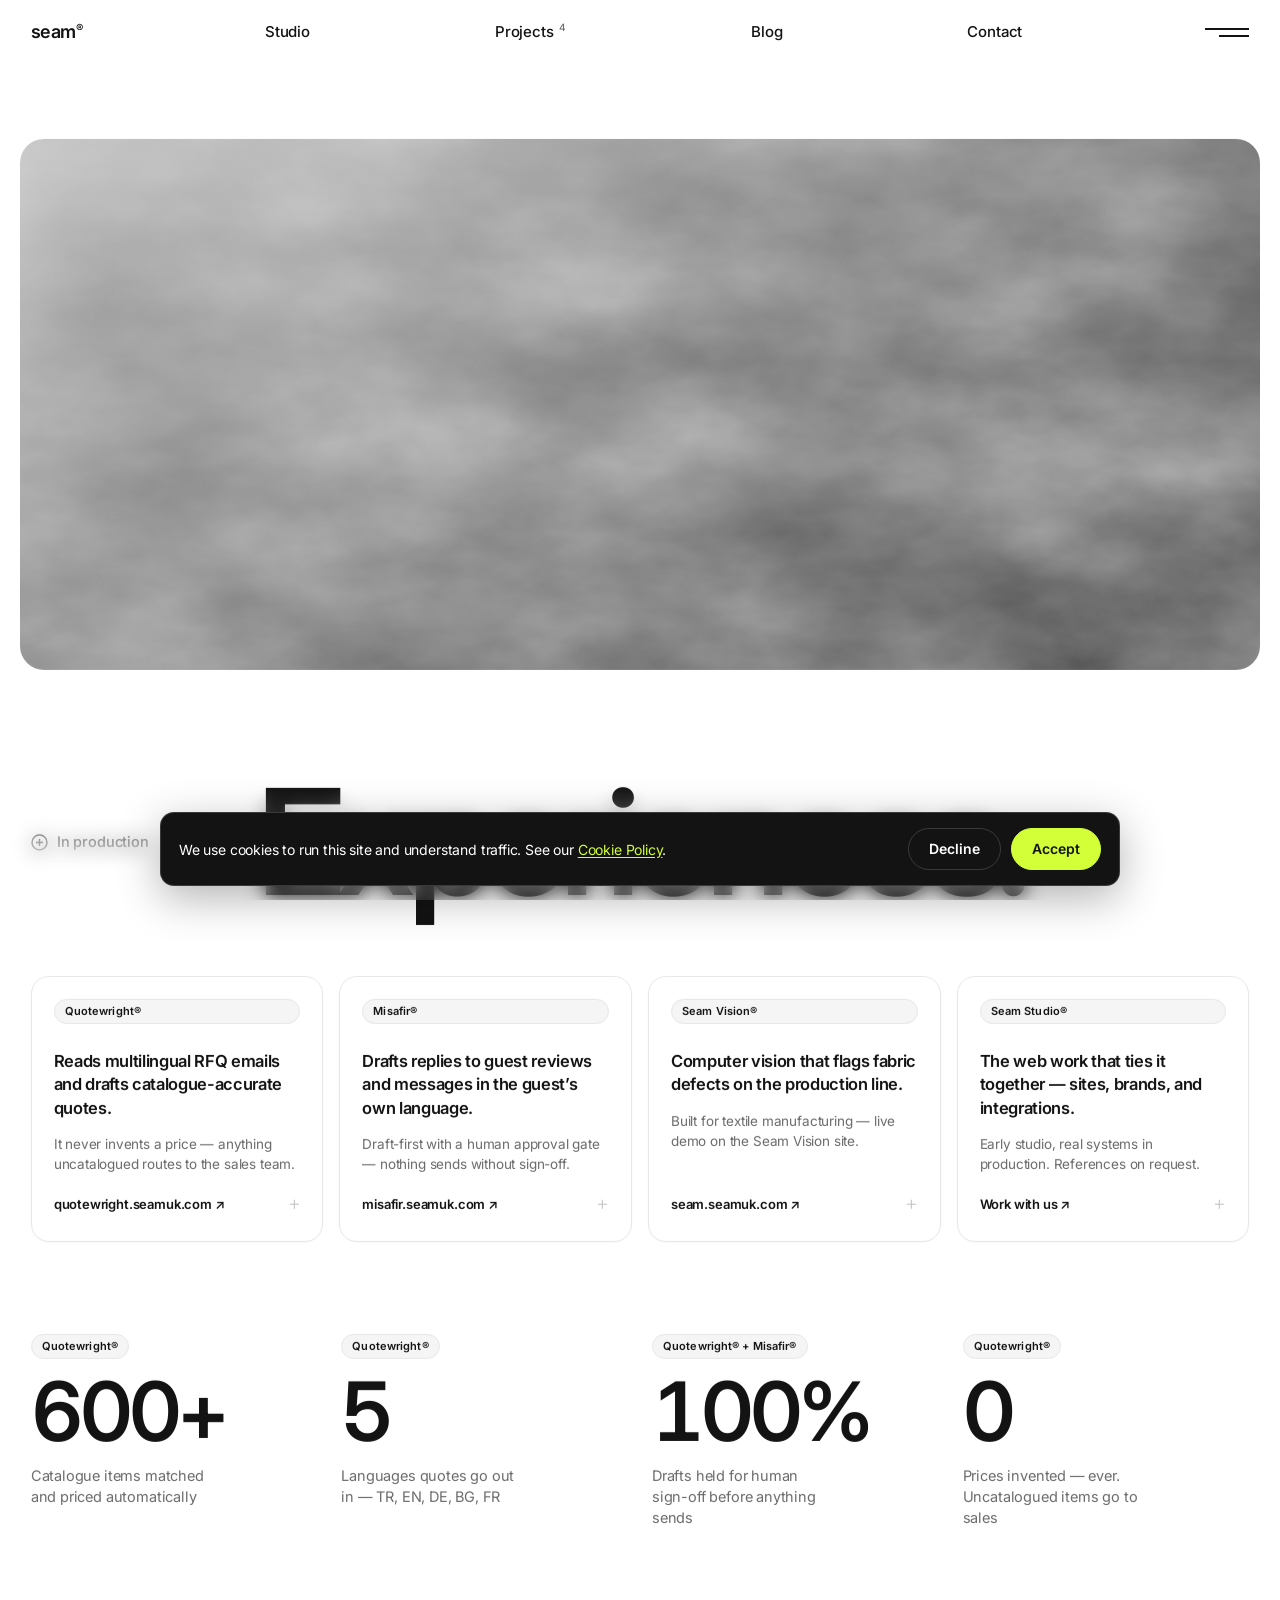
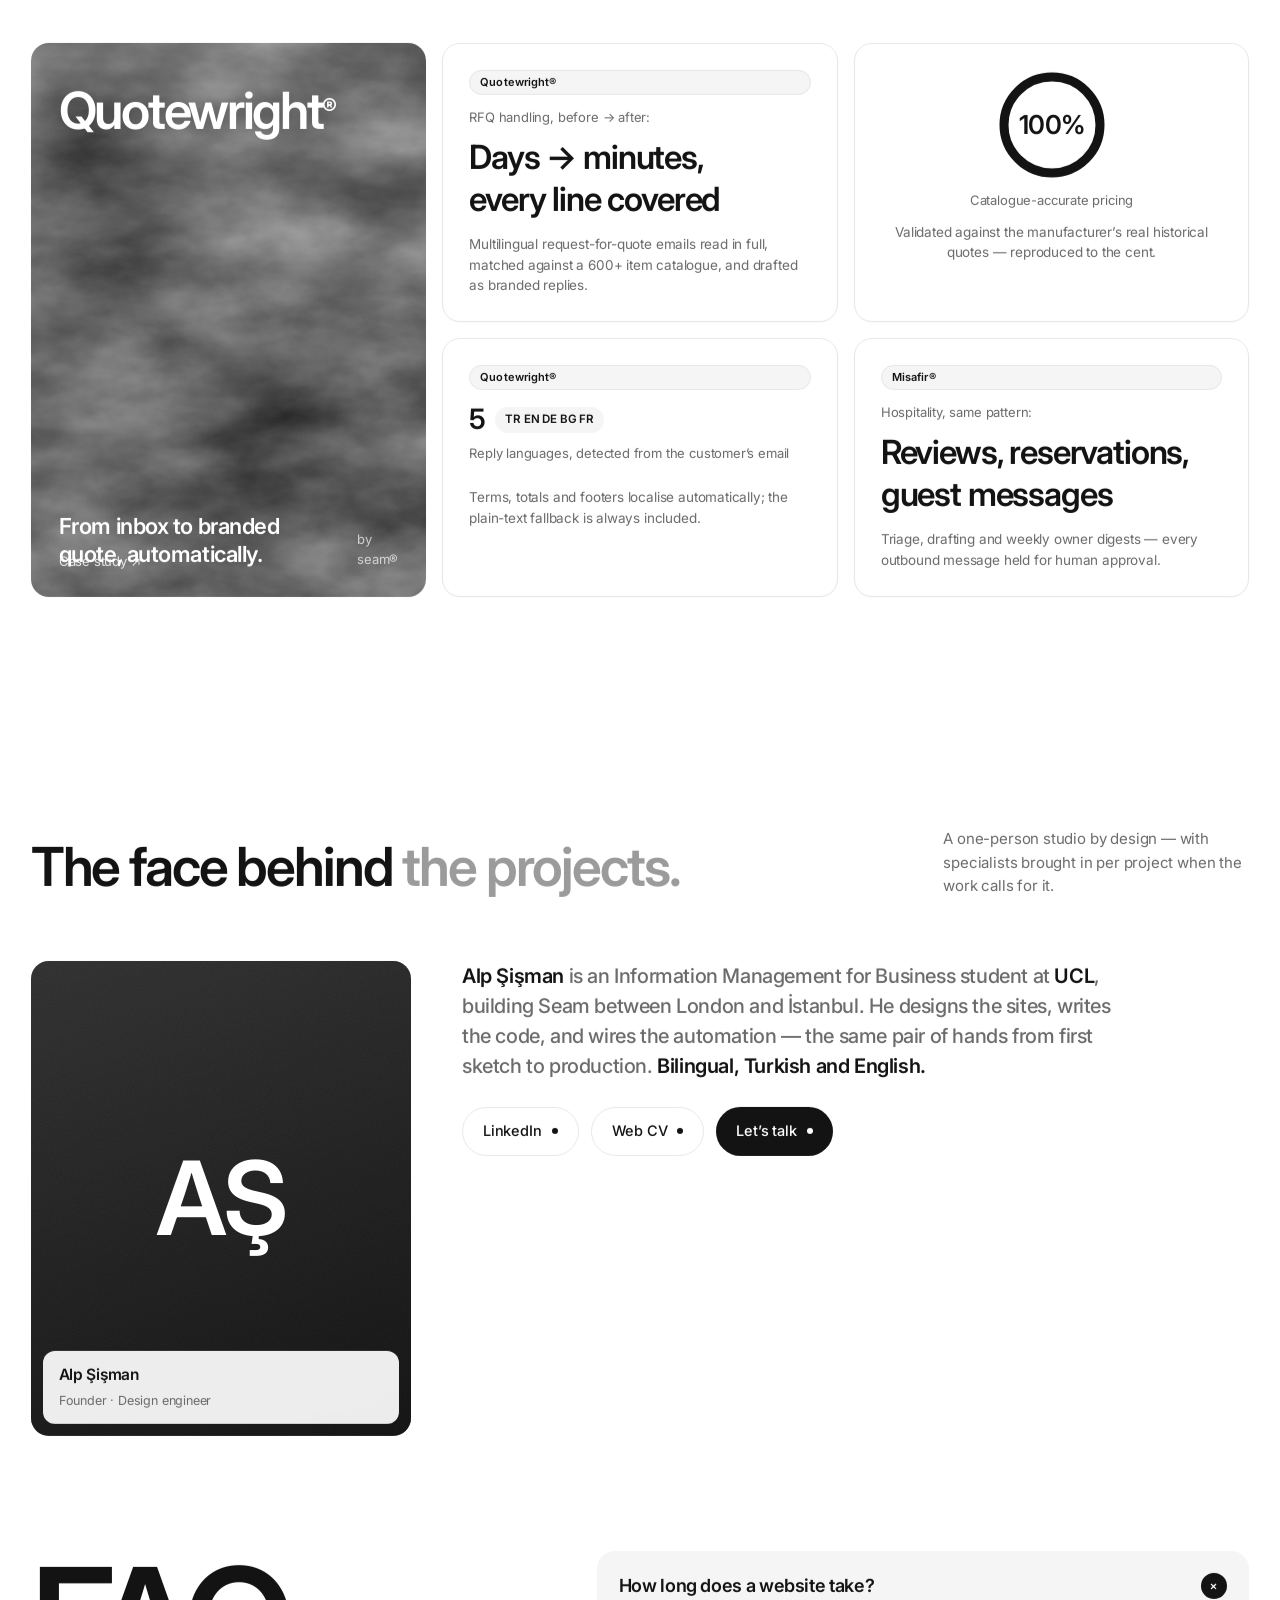
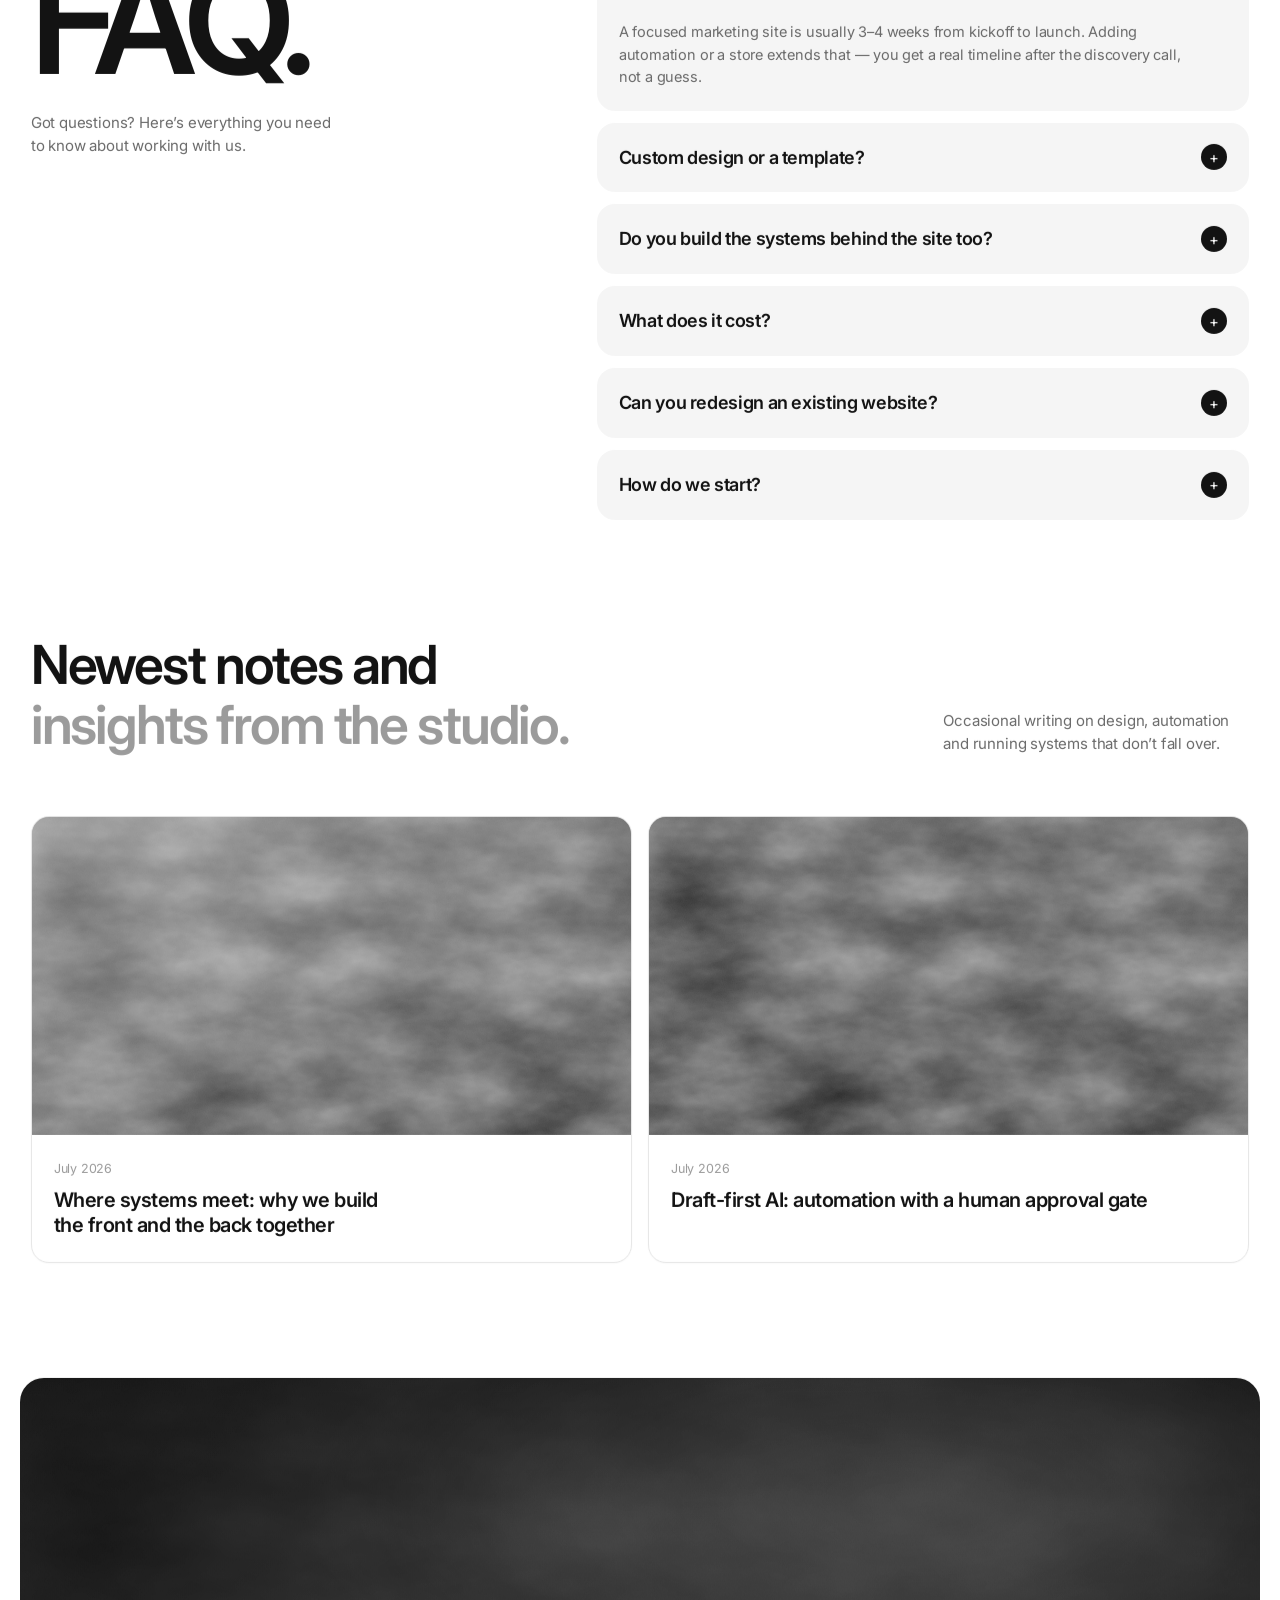
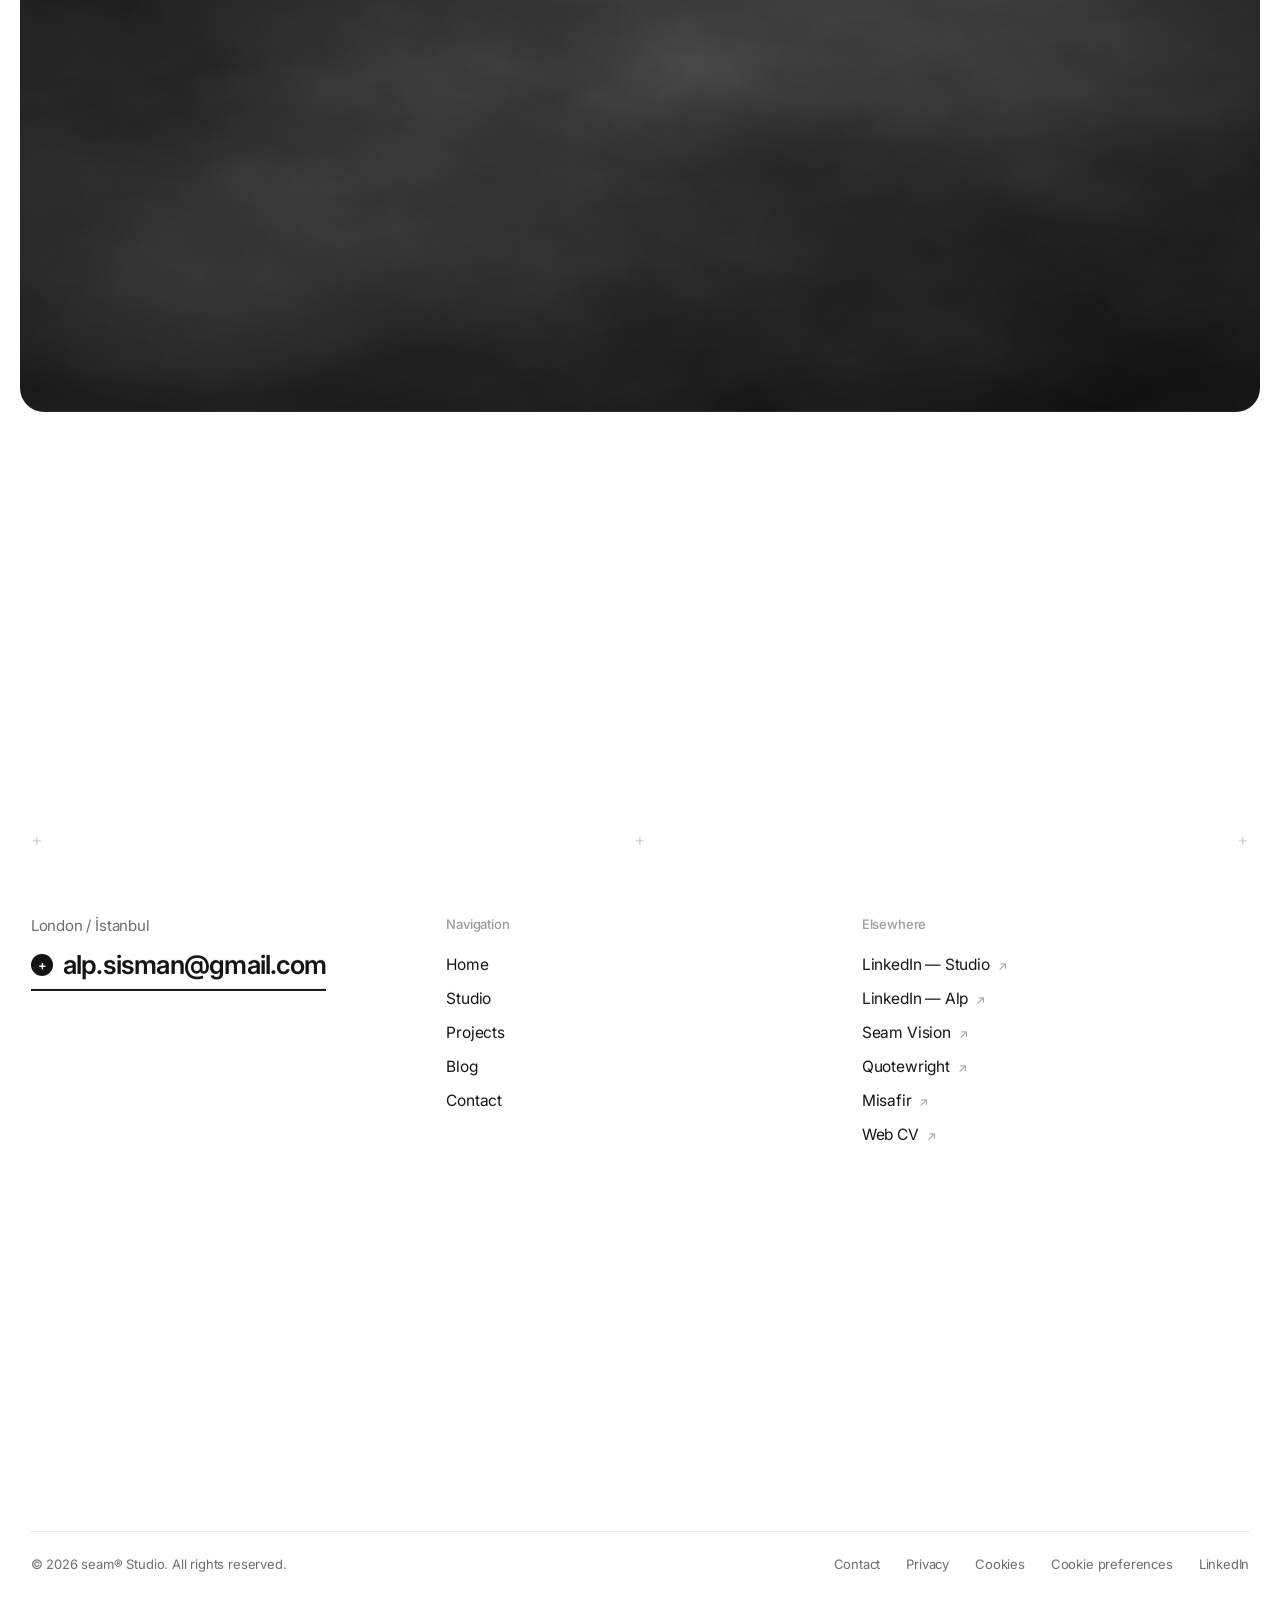
==== commit 8fb51b55: "Add cookie consent banner Add self-hosted cookie consent banner  Ask-once cookie banner (Accept/Decl" ====
--- a/index.html
+++ b/index.html
@@ -488,7 +488,7 @@
     </div>
     <div class="footbar">
       <span>© <span id="yr">2026</span> seam® Studio. All rights reserved.</span>
-      <span class="links"><a href="contact.html">Contact</a><a href="privacy.html">Privacy</a><a href="cookies.html">Cookies</a><a href="https://www.linkedin.com/company/koruseruk/" target="_blank" rel="noopener">LinkedIn</a></span>
+      <span class="links"><a href="contact.html">Contact</a><a href="privacy.html">Privacy</a><a href="cookies.html">Cookies</a><a href="#" class="cookie-prefs">Cookie preferences</a><a href="https://www.linkedin.com/company/koruseruk/" target="_blank" rel="noopener">LinkedIn</a></span>
     </div>
   </div>
 </footer>
--- a/styles.css
+++ b/styles.css
@@ -492,3 +492,19 @@
 .rv.in{opacity:1;transform:none;filter:none}
 @media (prefers-reduced-motion:reduce){ .rv{opacity:1;transform:none;filter:none;transition:none} html{scroll-behavior:auto} }
 :focus-visible{outline:2px solid var(--ink);outline-offset:3px;border-radius:4px}
+
+
+/* ── Cookie consent banner ───────────────────────────────────────────────── */
+.cookie-consent{position:fixed;left:0;right:0;bottom:0;z-index:9999;padding:14px;transform:translateY(130%);transition:transform .32s cubic-bezier(.22,1,.36,1)}
+.cookie-consent.is-open{transform:translateY(0)}
+.cc-inner{max-width:960px;margin:0 auto;background:#131313;color:#ffffff;border:1px solid rgba(255,255,255,.16);border-radius:14px;padding:15px 18px;display:flex;gap:16px;align-items:center;justify-content:space-between;flex-wrap:wrap;box-shadow:0 12px 44px rgba(0,0,0,.30)}
+.cc-text{margin:0;font-size:14px;line-height:1.5;flex:1 1 300px}
+.cc-text a{color:#D2FF37;text-decoration:underline;text-underline-offset:2px}
+.cc-actions{display:flex;gap:10px;flex-shrink:0}
+.cc-btn{cursor:pointer;font:inherit;font-size:14px;font-weight:600;padding:9px 20px;border-radius:100px;border:1px solid transparent;transition:transform .15s ease,filter .15s ease,background .15s ease}
+.cc-btn:hover{transform:translateY(-1px)}
+.cc-decline{background:transparent;color:#ffffff;border-color:rgba(255,255,255,.16)}
+.cc-decline:hover{border-color:#ffffff}
+.cc-accept{background:#D2FF37;color:#131313;border-color:#D2FF37}
+.cc-accept:hover{filter:brightness(1.06)}
+@media (max-width:520px){.cc-inner{padding:14px}.cc-actions{width:100%}.cc-btn{flex:1}}
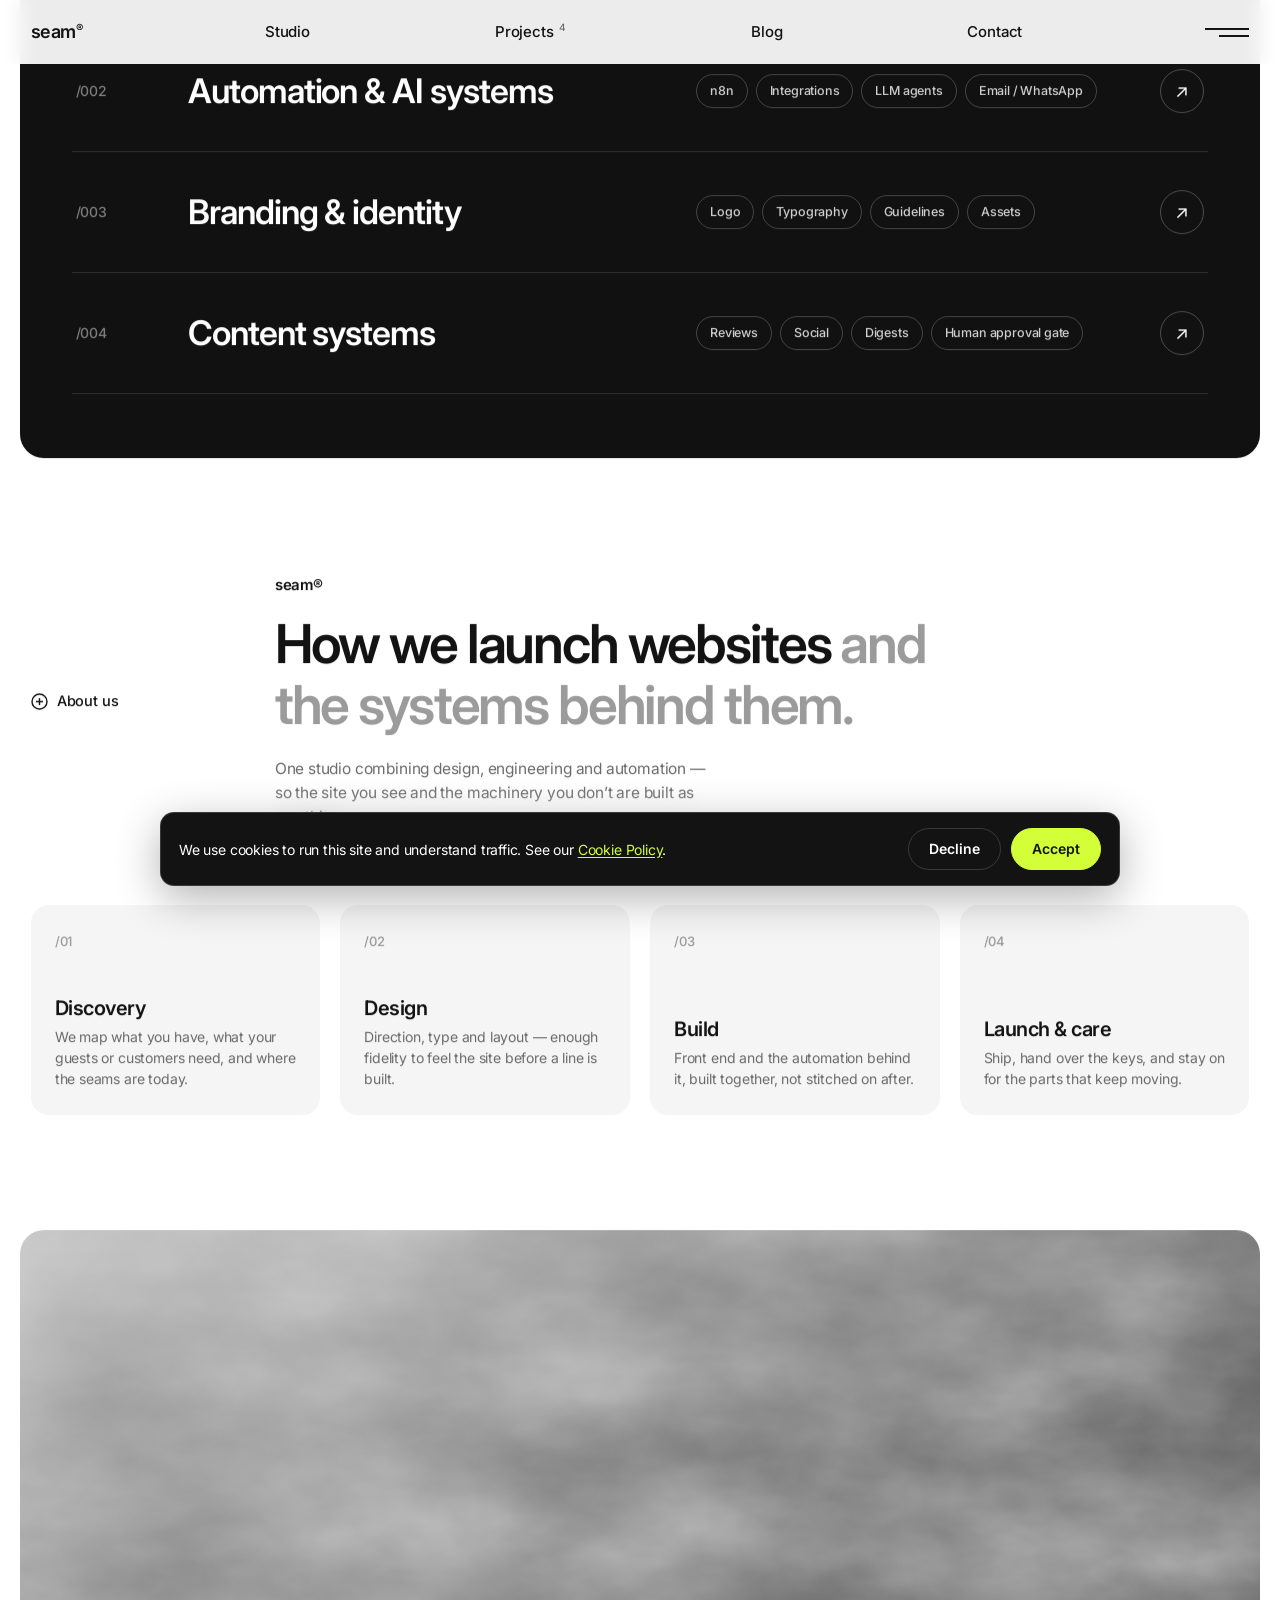
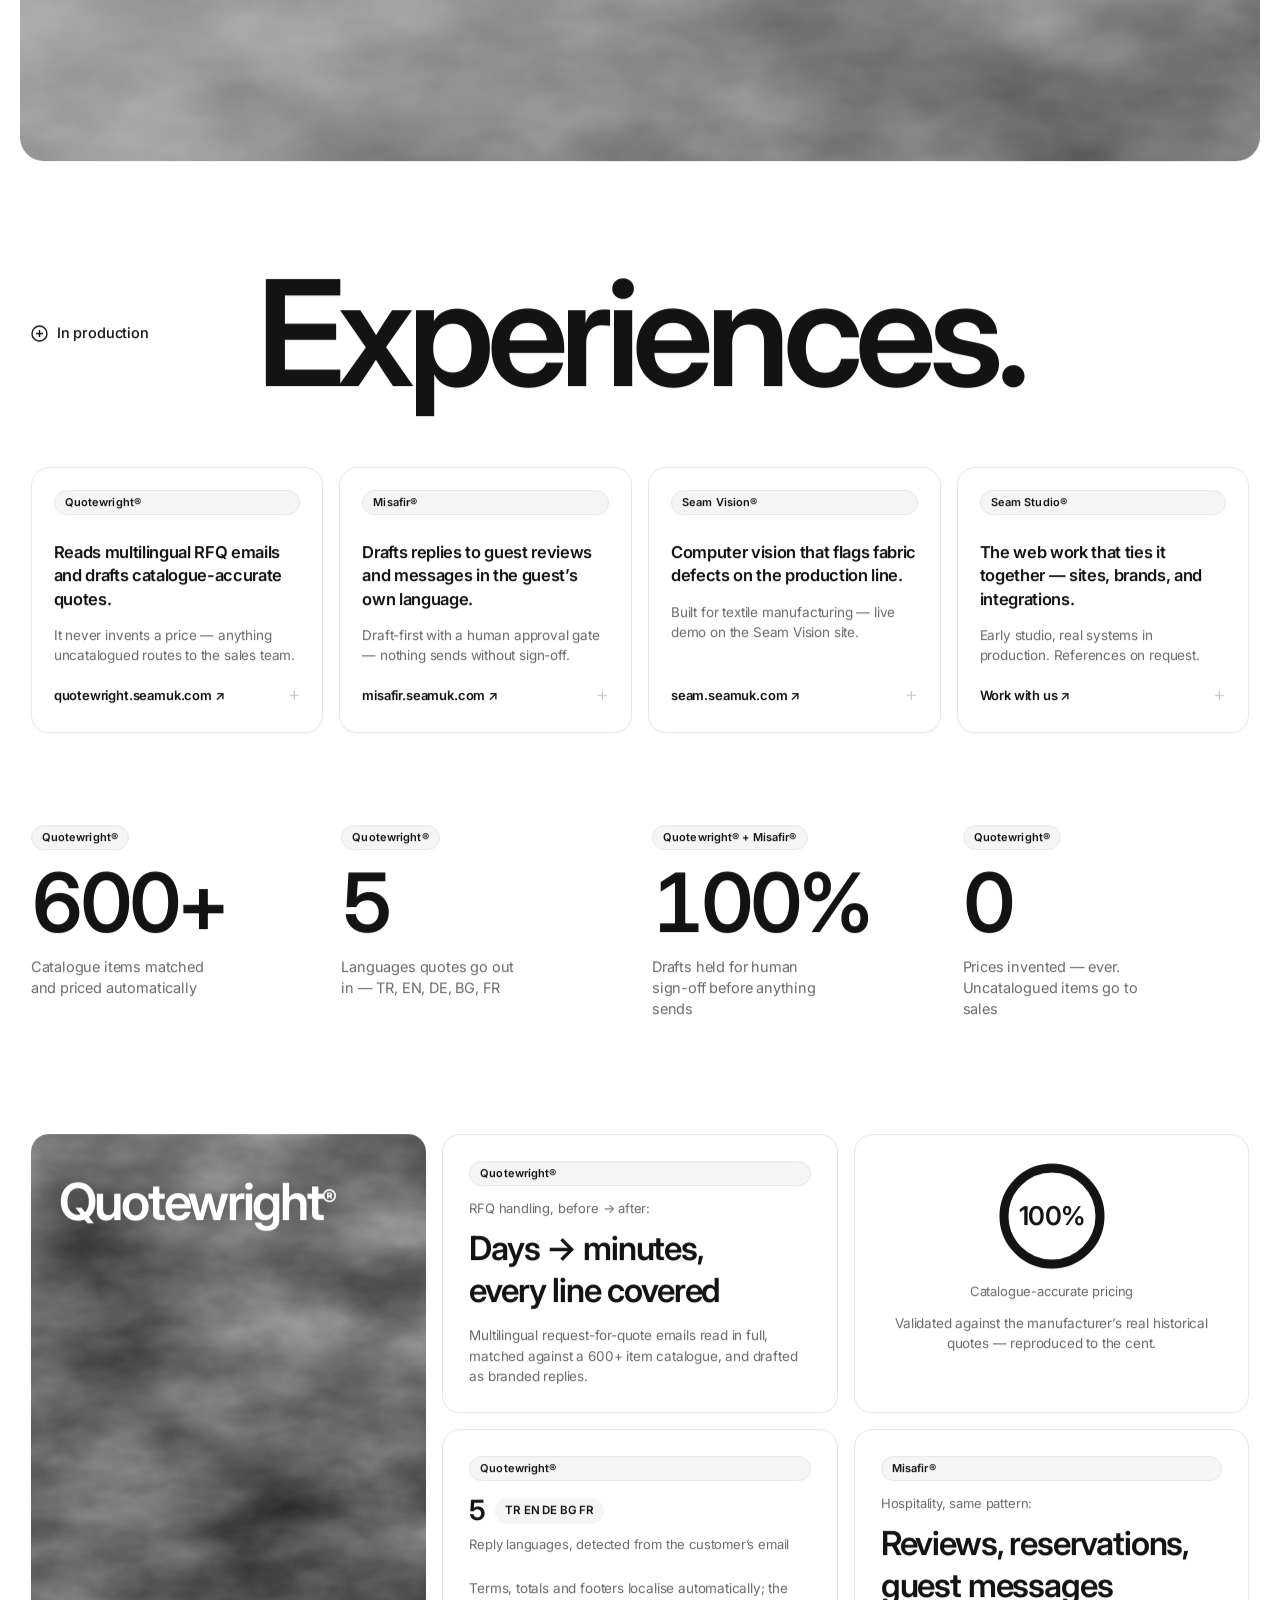
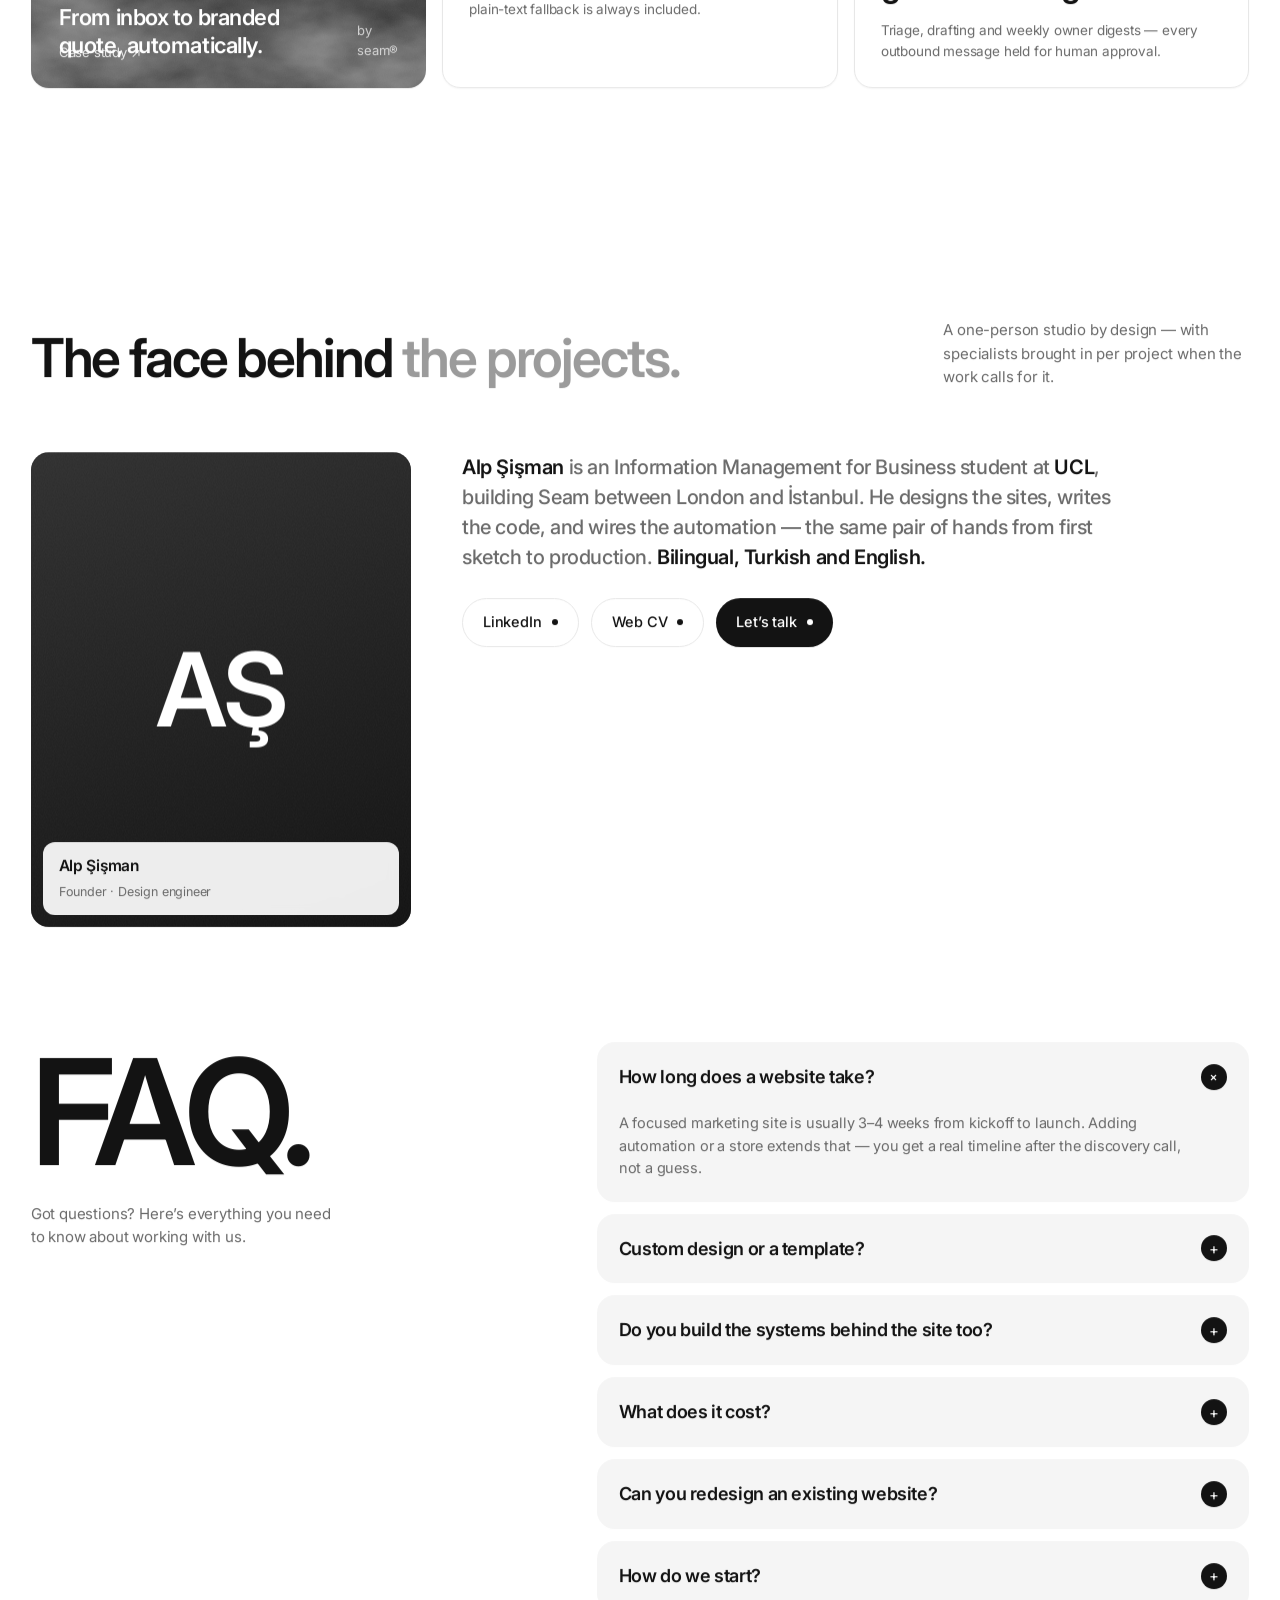
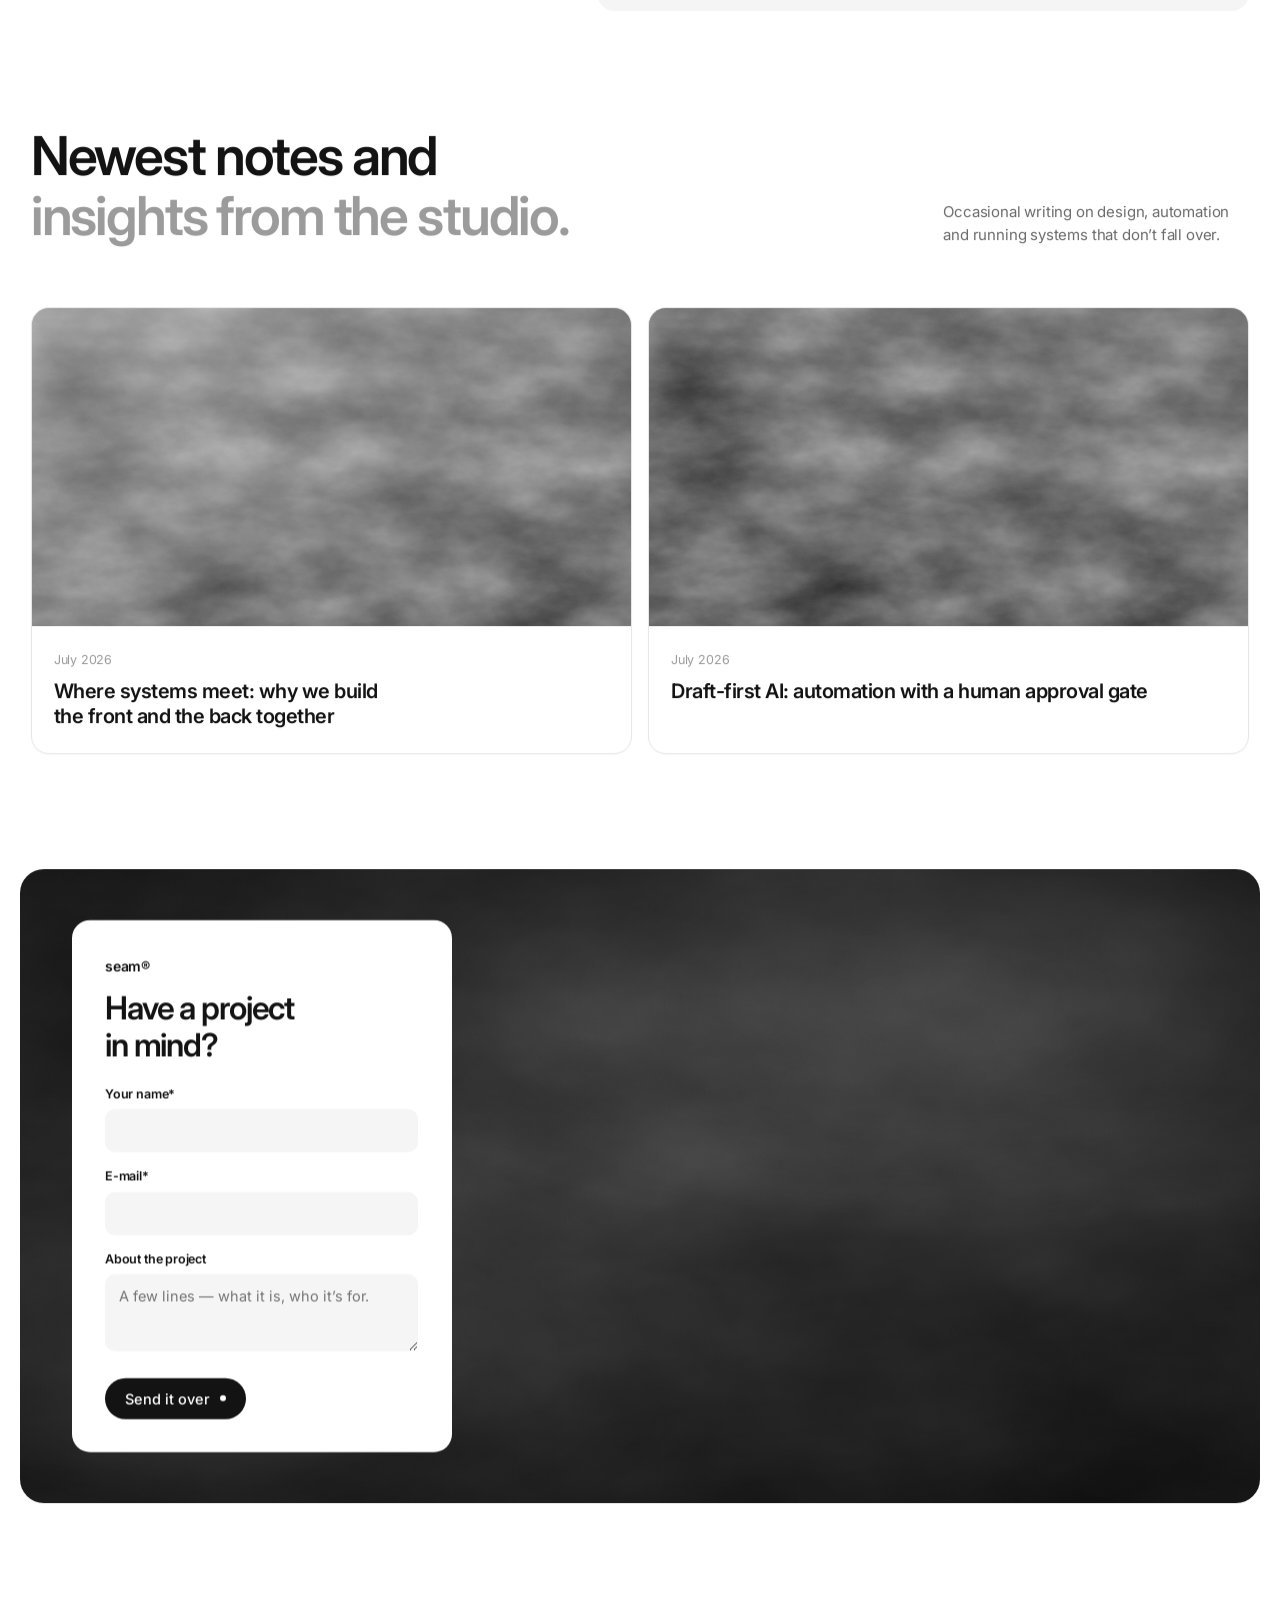
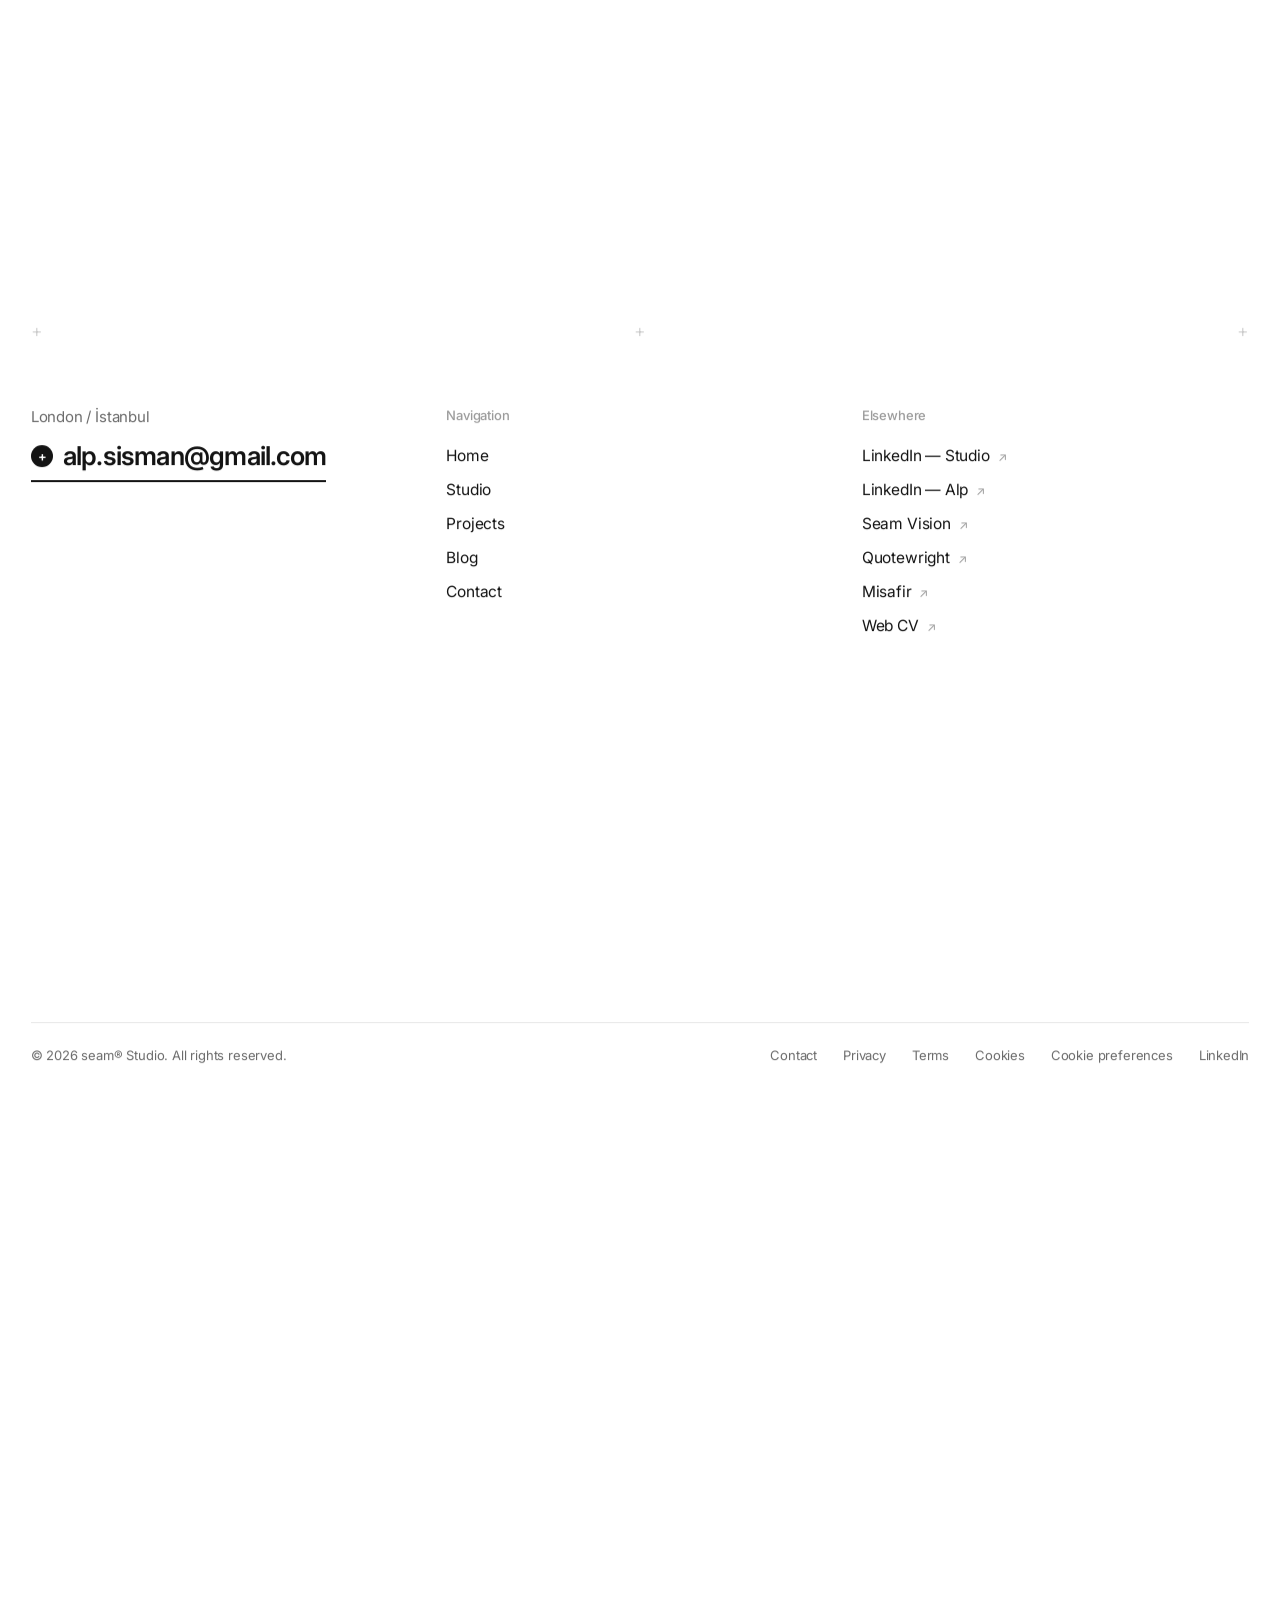
==== commit 51b1918f: "Add Terms & Conditions page Add Terms & Conditions page  Terms & Conditions (Seam Studio, seamuk.com" ====
--- a/index.html
+++ b/index.html
@@ -488,7 +488,7 @@
     </div>
     <div class="footbar">
       <span>© <span id="yr">2026</span> seam® Studio. All rights reserved.</span>
-      <span class="links"><a href="contact.html">Contact</a><a href="privacy.html">Privacy</a><a href="cookies.html">Cookies</a><a href="#" class="cookie-prefs">Cookie preferences</a><a href="https://www.linkedin.com/company/koruseruk/" target="_blank" rel="noopener">LinkedIn</a></span>
+      <span class="links"><a href="contact.html">Contact</a><a href="privacy.html">Privacy</a><a href="terms.html">Terms</a><a href="cookies.html">Cookies</a><a href="#" class="cookie-prefs">Cookie preferences</a><a href="https://www.linkedin.com/company/koruseruk/" target="_blank" rel="noopener">LinkedIn</a></span>
     </div>
   </div>
 </footer>
